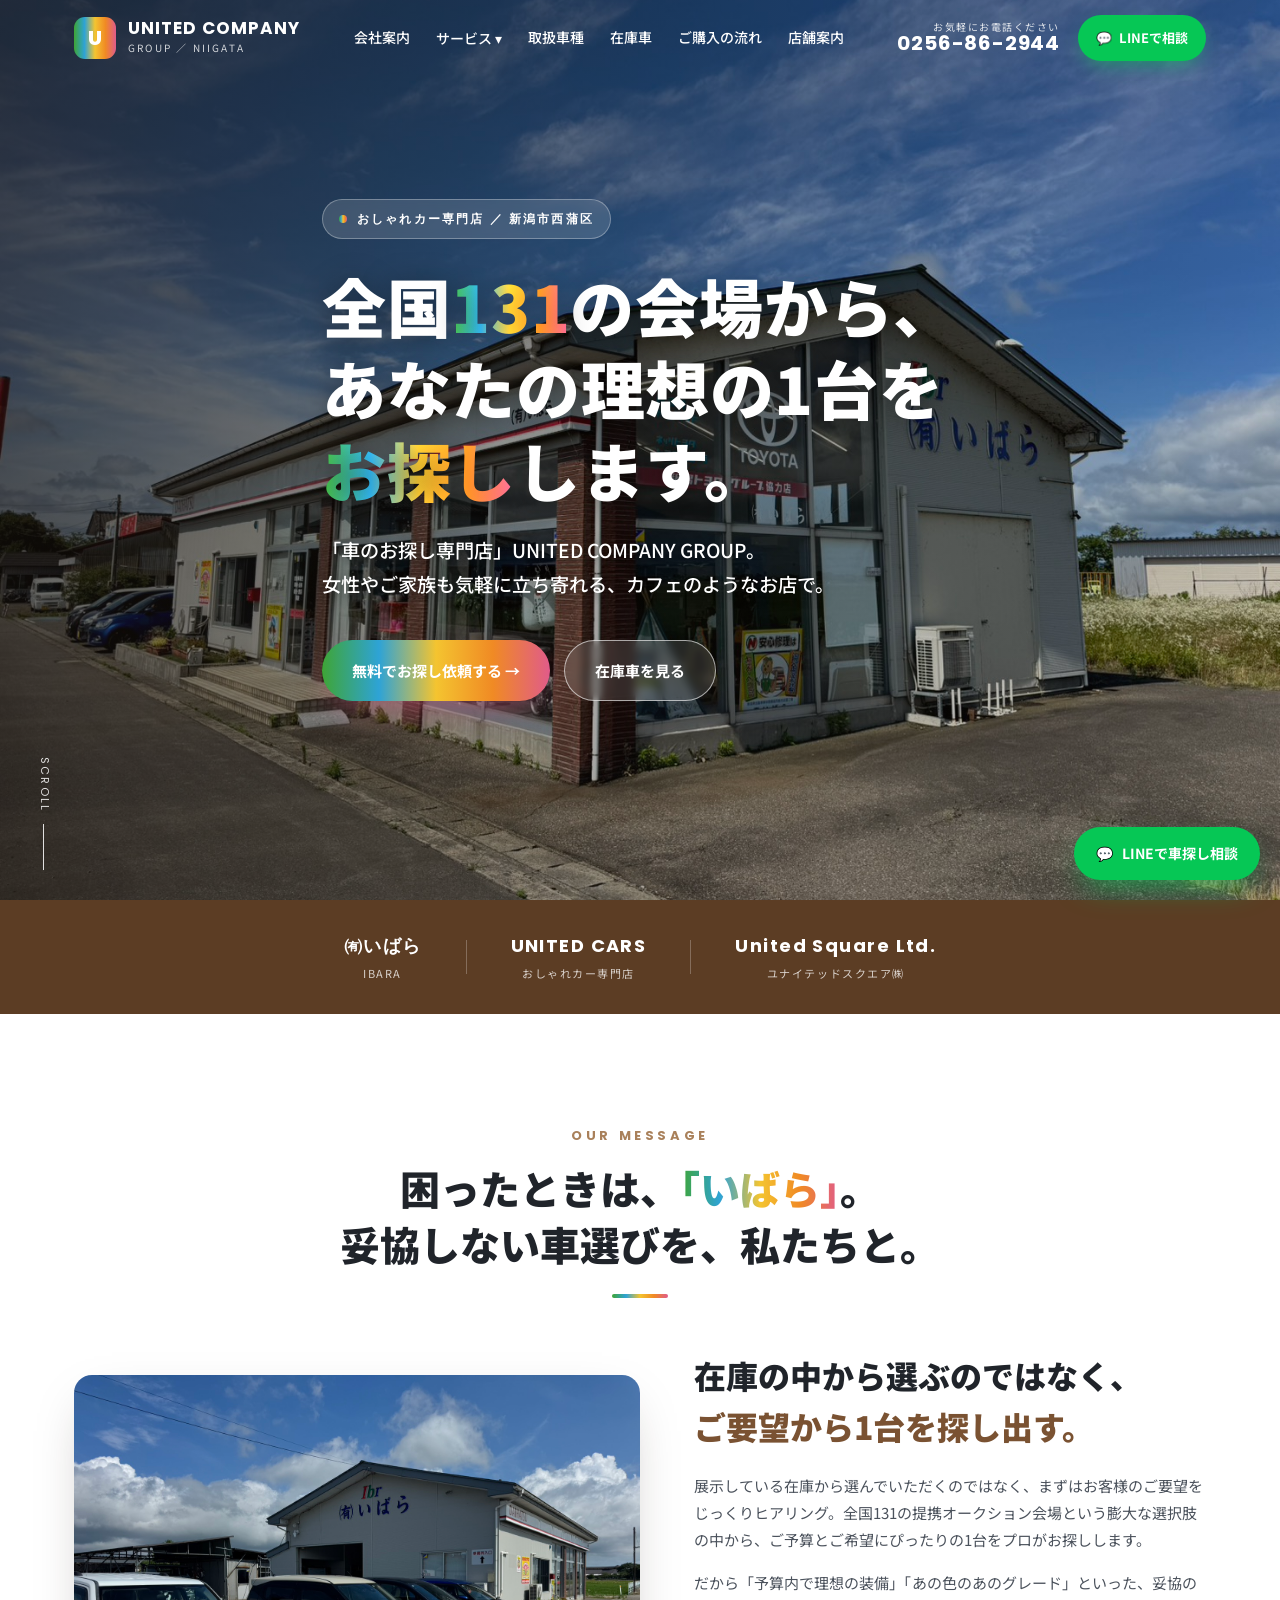
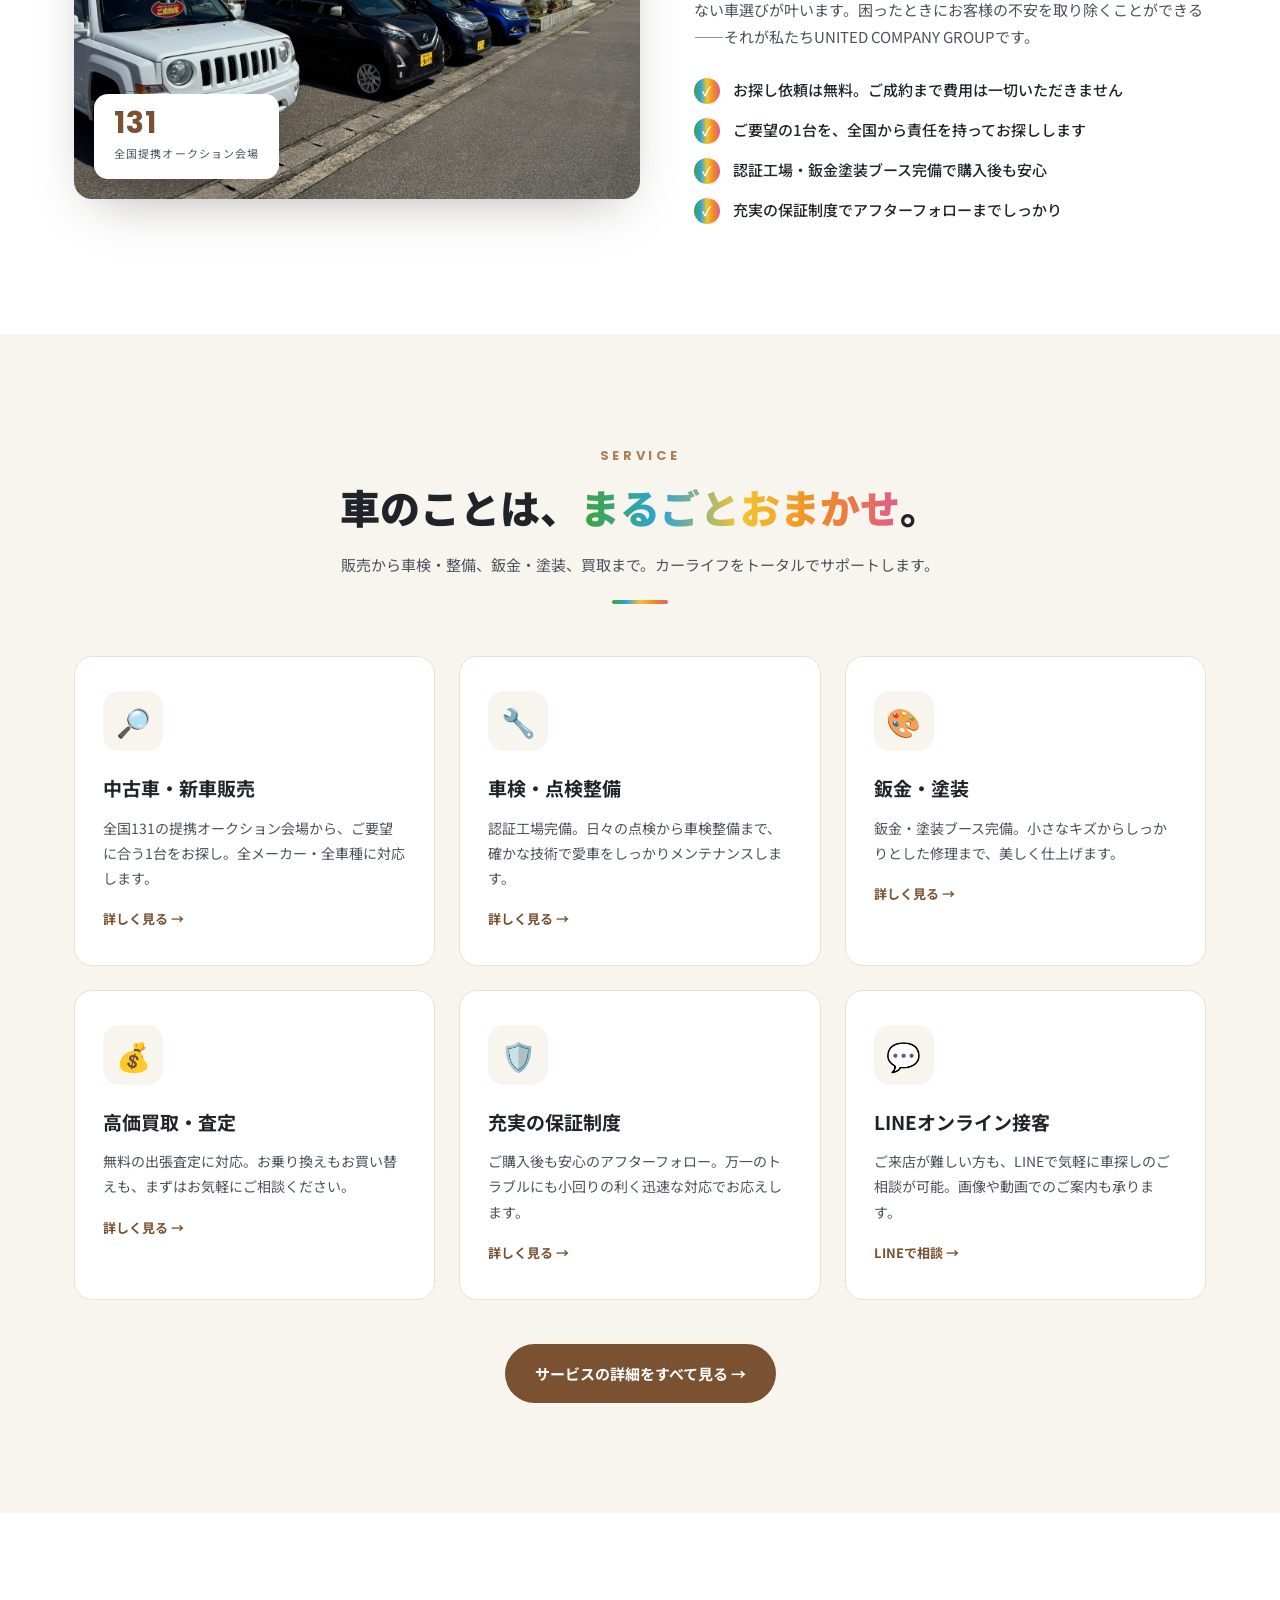
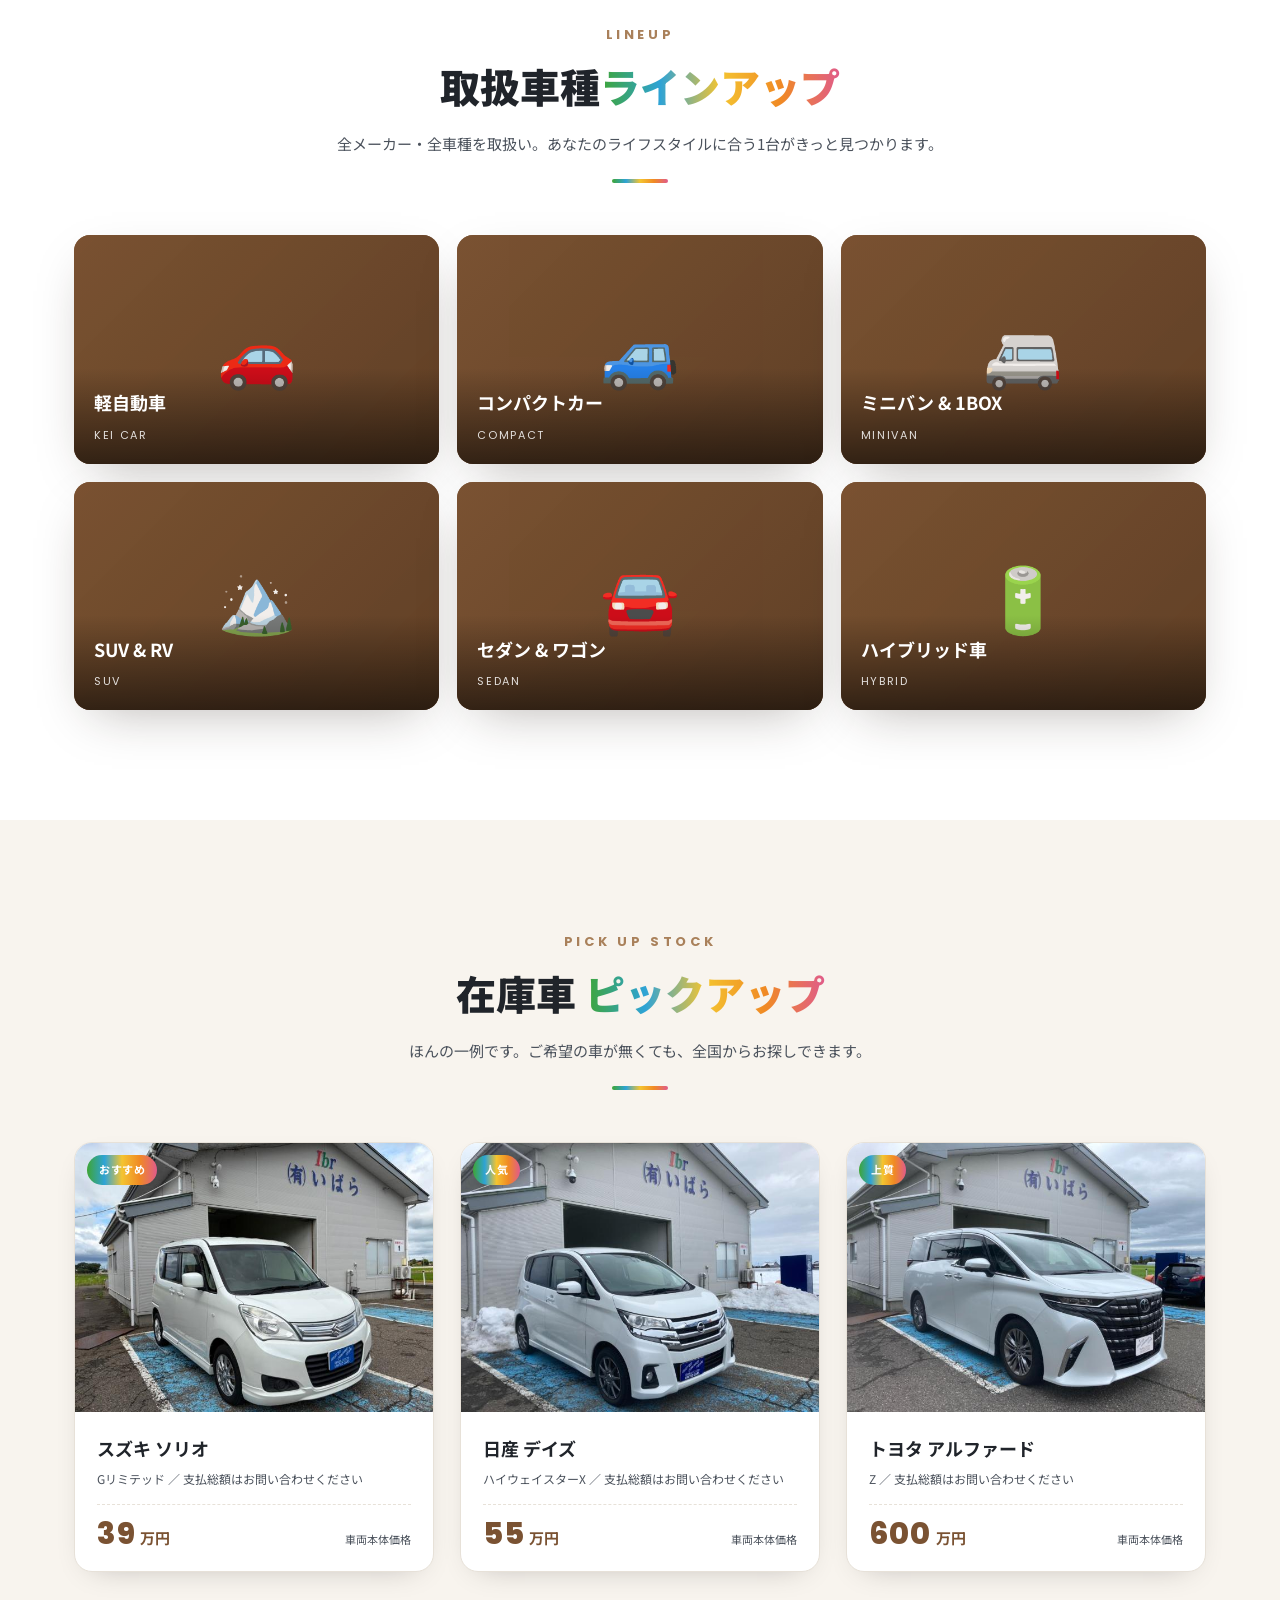
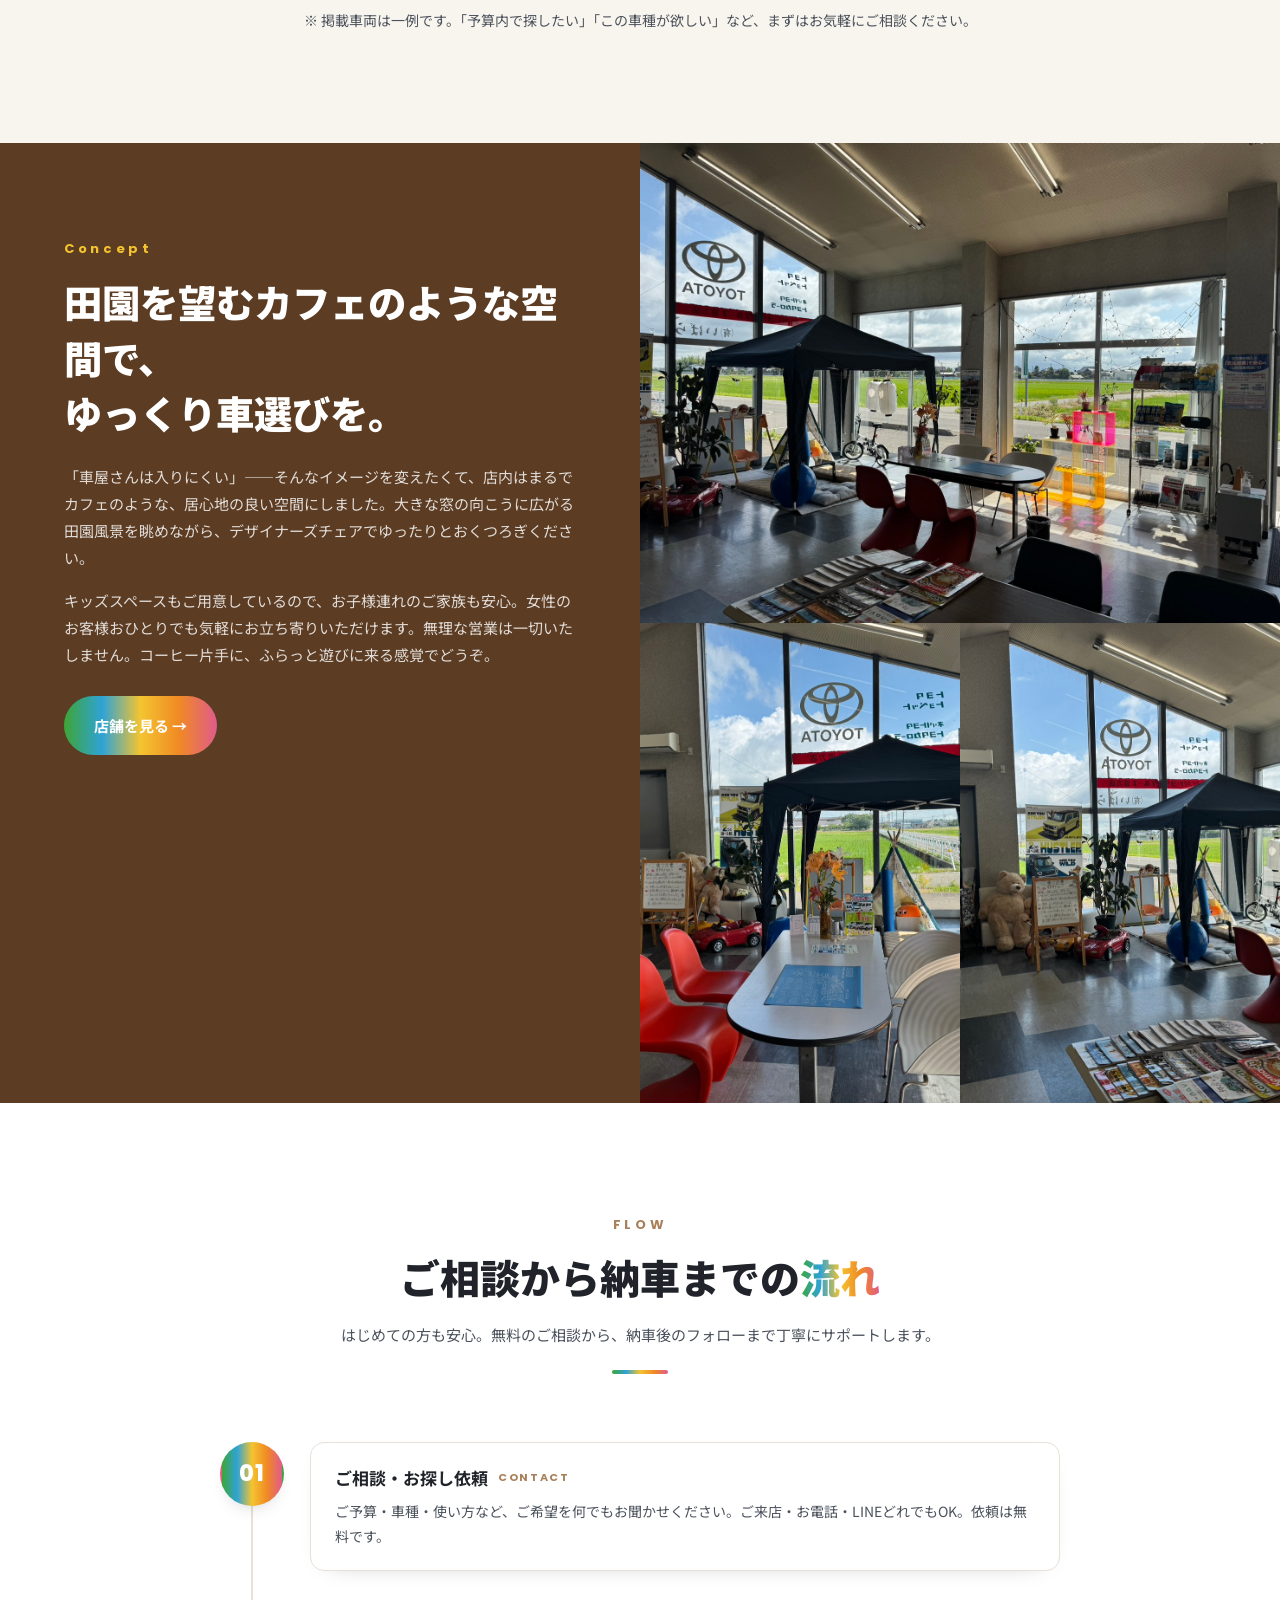
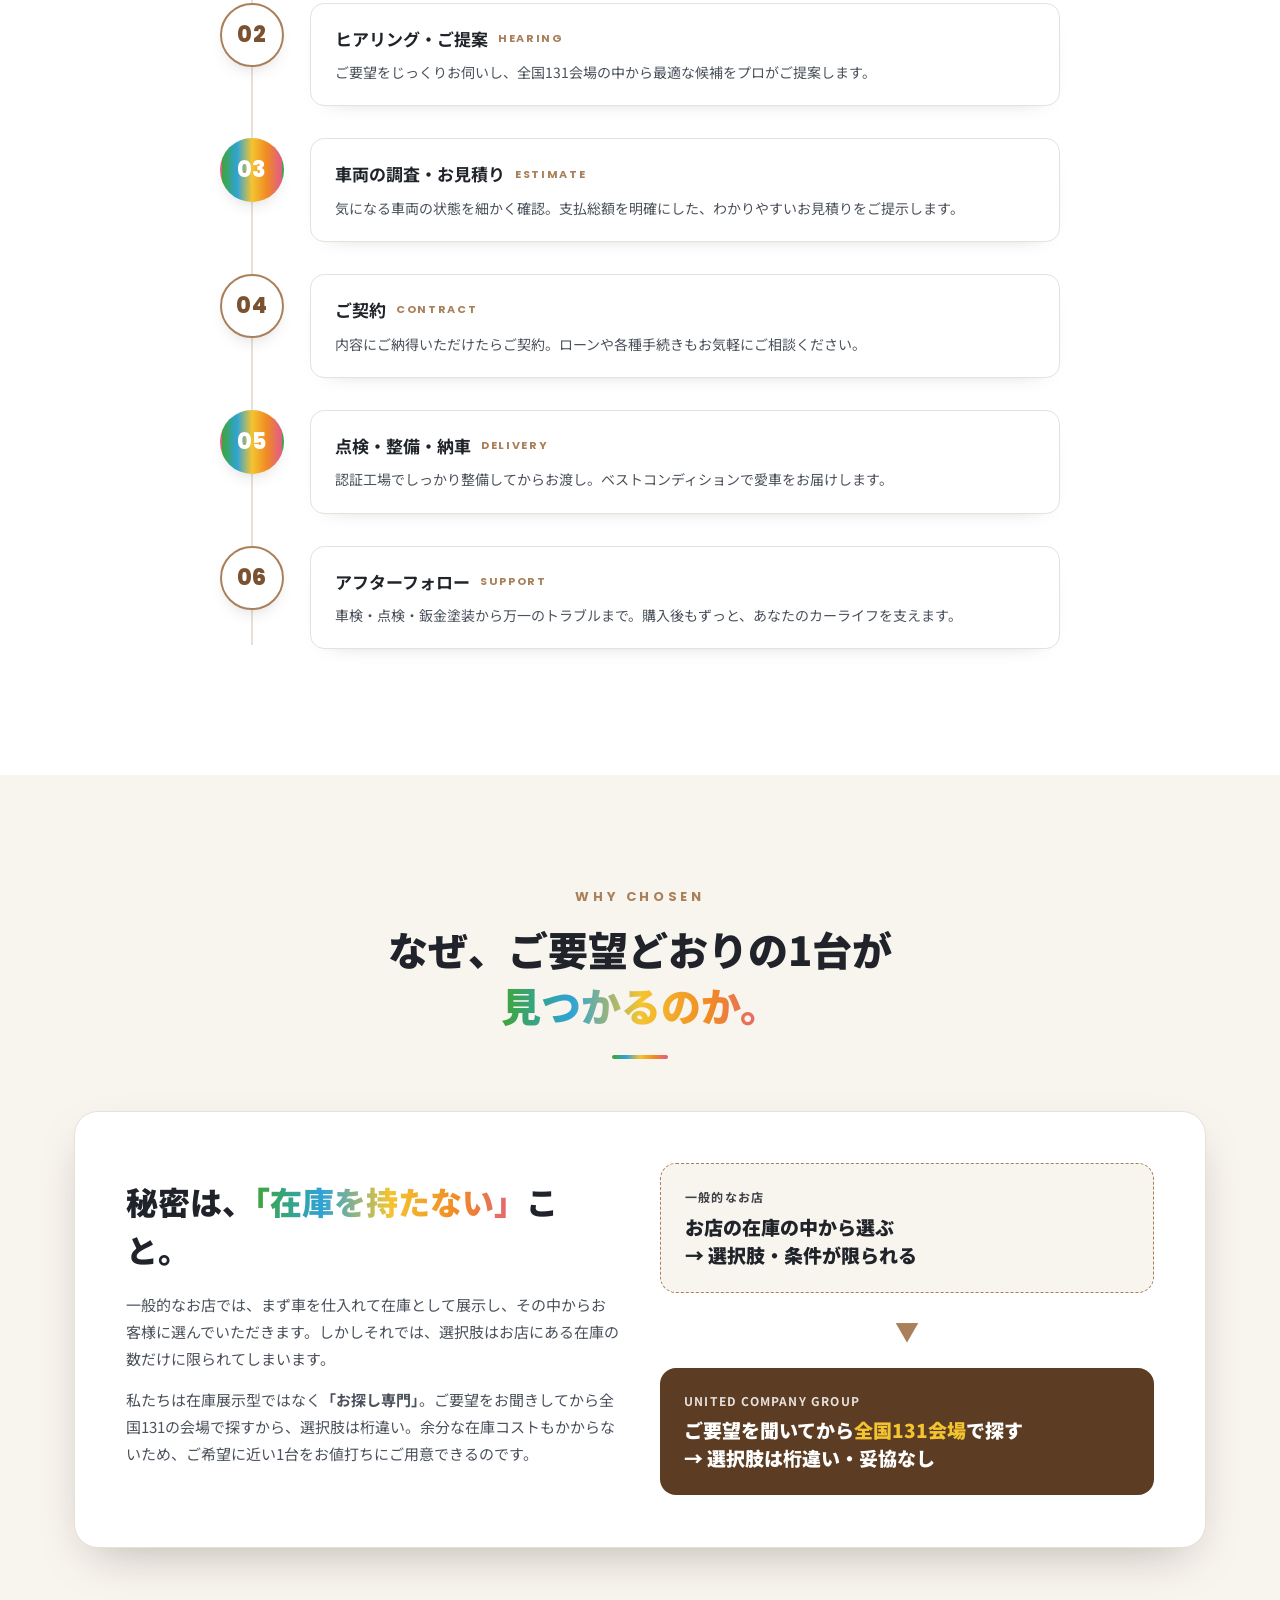
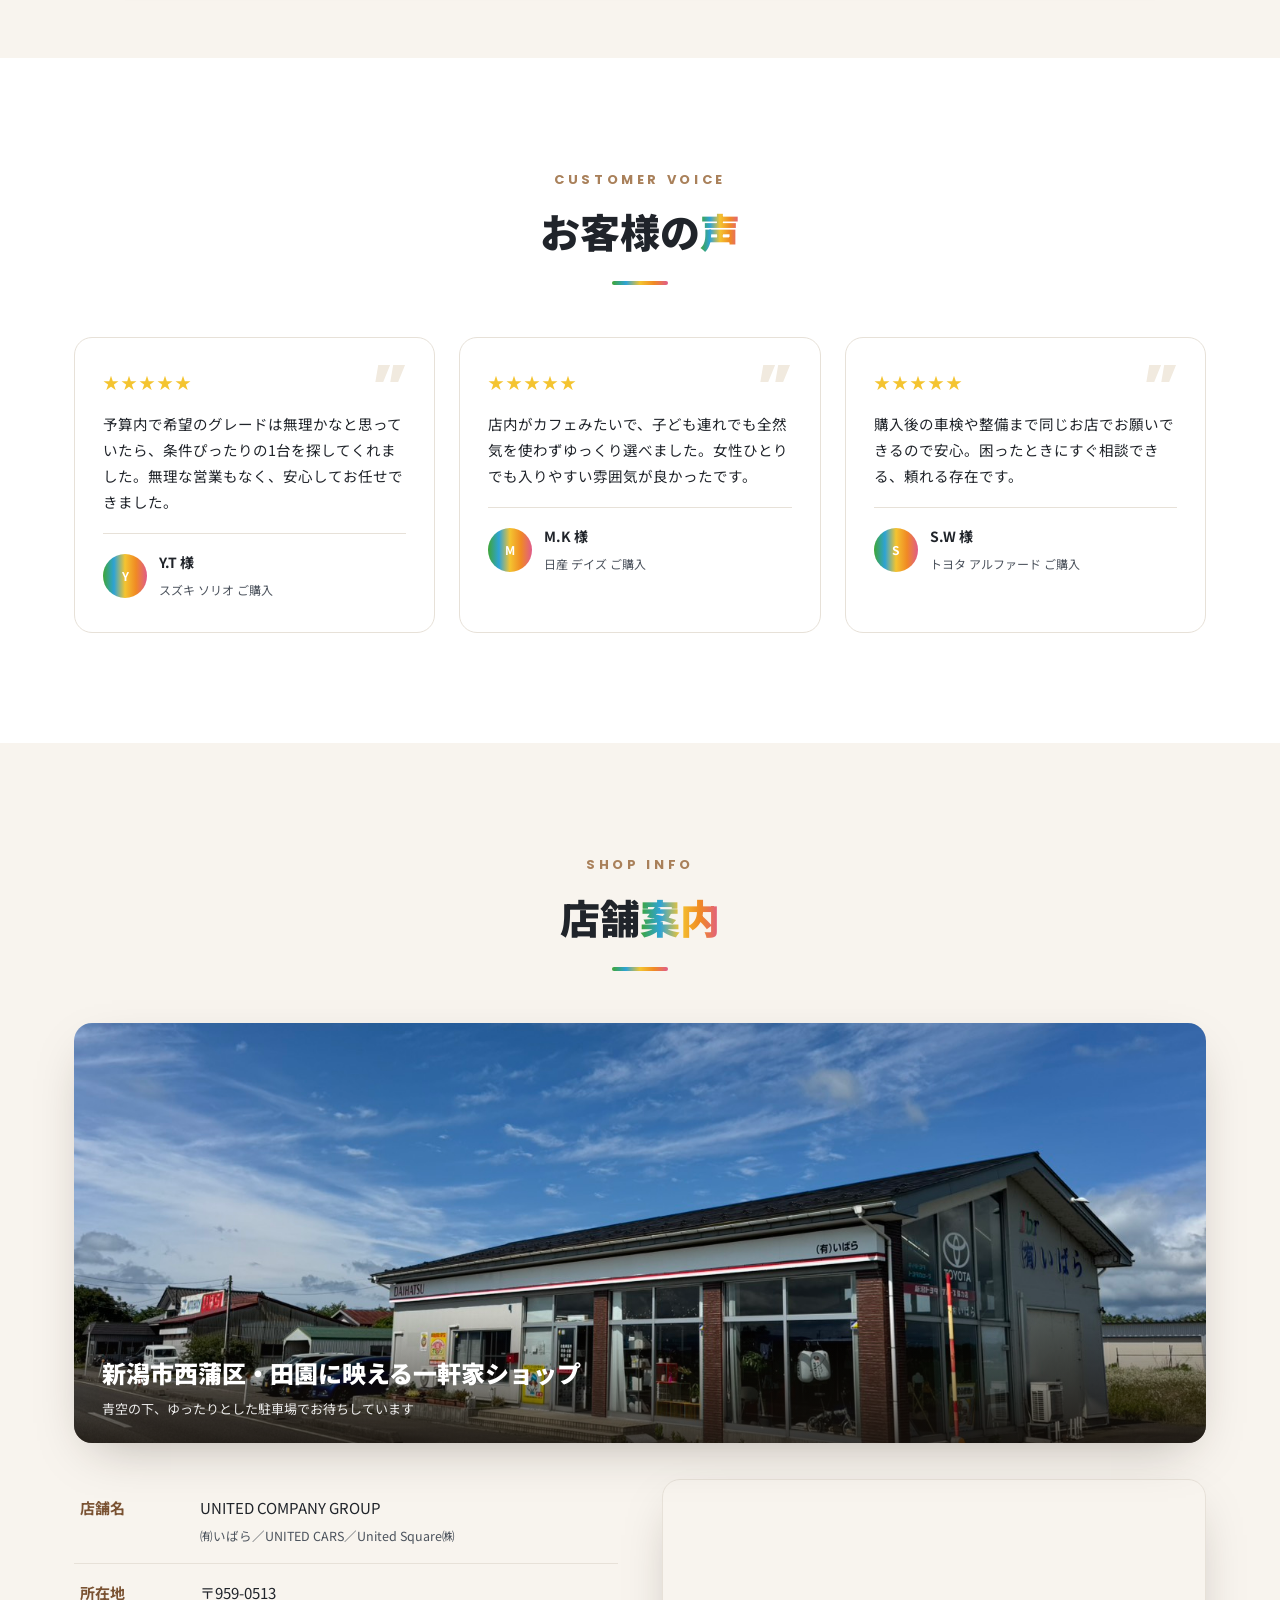
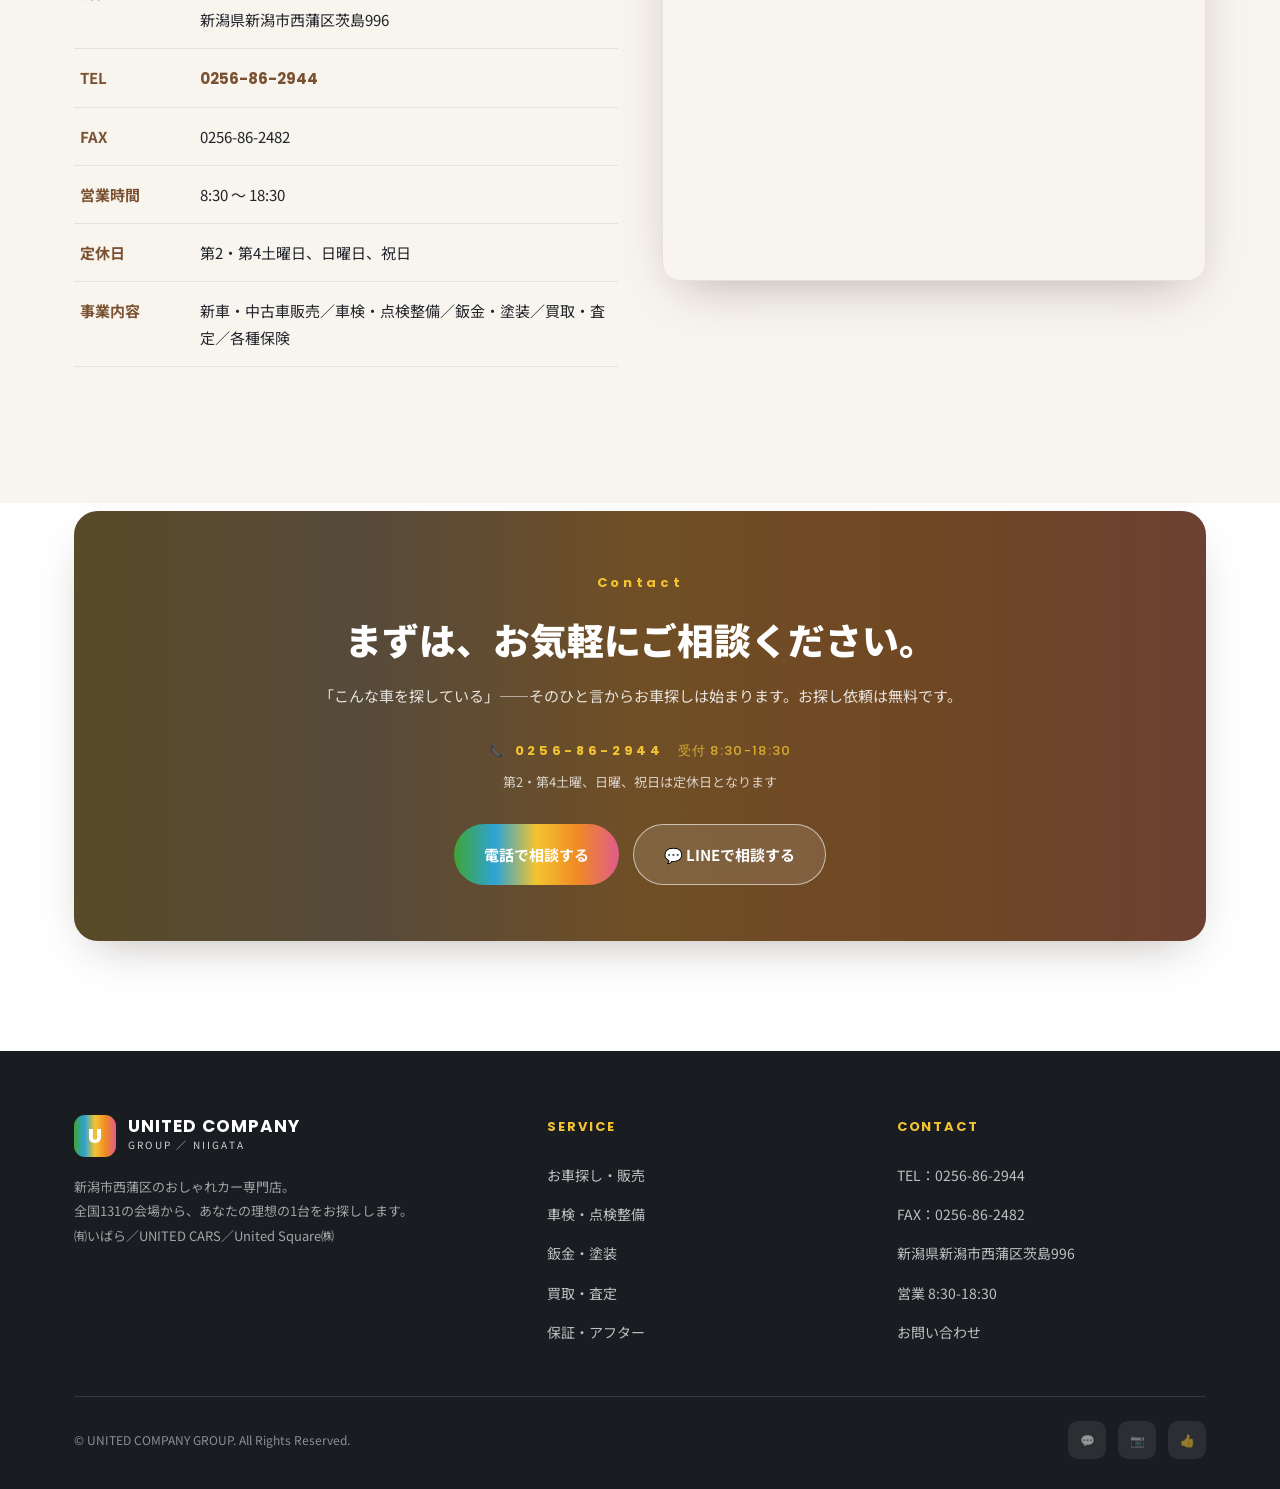
==== index.html @ 6cb04bdd "UNITED COMPANY GROUP コーポレートサイト（初版） 新潟市西蒲区の車のお探し専門店 UNITED COMPANY GROUP（㈲いばら／UNITED CARS／United Squa" ====
<!DOCTYPE html>
<html lang="ja">
<head>
<meta charset="UTF-8">
<meta name="viewport" content="width=device-width, initial-scale=1.0">
<title>UNITED COMPANY GROUP｜車のお探し専門店｜新潟市西蒲区</title>
<meta name="description" content="UNITED COMPANY GROUP（㈲いばら／UNITED CARS／United Square Ltd.）は新潟市西蒲区のおしゃれカー専門店。全国131のオークション会場から理想の1台をお探しします。新車・中古車販売、車検・点検、鈑金・塗装、高価買取まで。">
<link rel="preconnect" href="https://fonts.googleapis.com">
<link rel="preconnect" href="https://fonts.gstatic.com" crossorigin>
<link href="https://fonts.googleapis.com/css2?family=Noto+Sans+JP:wght@400;500;700;900&family=Poppins:wght@400;500;600;700;800&display=swap" rel="stylesheet">
<style>
:root{
  --ink:#20242a; --ink-soft:#4b525c; --line:#e7e1d8;
  --bg:#ffffff; --cream:#f8f4ee; --cream2:#f1eadf;
  --wood:#7a5232; --wood-d:#5c3d24; --wood-l:#a9805a;
  --gold:#c99b52;
  --g1:#3fa535; --g2:#2ea3d6; --g3:#f4c430; --g4:#f08a24; --g5:#e05b8a;
  --brand:linear-gradient(90deg,#3fa535,#2ea3d6,#f4c430,#f08a24,#e05b8a);
  --shadow:0 18px 50px -20px rgba(40,30,20,.35);
  --radius:18px;
}
*{margin:0;padding:0;box-sizing:border-box}
html{scroll-behavior:smooth}
body{font-family:"Noto Sans JP",sans-serif;color:var(--ink);background:var(--bg);line-height:1.8;overflow-x:hidden;font-size:15px;-webkit-font-smoothing:antialiased}
img{max-width:100%;display:block}
a{color:inherit;text-decoration:none}
.wrap{max-width:1180px;margin:0 auto;padding:0 24px}
.en{font-family:"Poppins",sans-serif;letter-spacing:.04em}
section{position:relative}

/* ---------- reveal ---------- */
.rv{opacity:0;transform:translateY(30px);transition:opacity .8s ease,transform .8s ease}
.rv.in{opacity:1;transform:none}

/* ---------- header ---------- */
header{position:fixed;top:0;left:0;width:100%;z-index:100;transition:.35s;
  background:rgba(255,255,255,0);}
header.solid{background:rgba(255,255,255,.96);box-shadow:0 6px 24px -14px rgba(0,0,0,.3);backdrop-filter:blur(8px)}
.bar{display:flex;align-items:center;justify-content:space-between;height:76px}
.logo{display:flex;align-items:center;gap:12px;color:#fff;transition:.35s}
header.solid .logo{color:var(--ink)}
.logo .mark{width:42px;height:42px;border-radius:11px;background:var(--brand);display:grid;place-items:center;color:#fff;font-family:"Poppins";font-weight:800;font-size:20px;box-shadow:var(--shadow)}
.logo b{font-family:"Poppins";font-weight:700;font-size:17px;letter-spacing:.06em;line-height:1.15;display:block}
.logo small{font-size:10px;letter-spacing:.22em;opacity:.8;display:block}
nav.main{display:flex;align-items:center;gap:26px}
nav.main a.nl{color:#fff;font-weight:500;font-size:14px;position:relative;transition:.3s}
header.solid nav.main a.nl{color:var(--ink)}
nav.main a.nl::after{content:"";position:absolute;left:0;bottom:-6px;width:0;height:2px;background:var(--brand);transition:.3s}
nav.main a.nl:hover::after{width:100%}
.tel-head{display:flex;flex-direction:column;align-items:flex-end;line-height:1.1}
.tel-head .lbl{font-size:10px;letter-spacing:.15em;color:#fff;opacity:.85}
header.solid .tel-head .lbl{color:var(--ink-soft)}
.tel-head .num{font-family:"Poppins";font-weight:700;font-size:20px;color:#fff}
header.solid .tel-head .num{color:var(--wood)}
.btn-line{background:#06c755;color:#fff;padding:11px 18px;border-radius:40px;font-weight:700;font-size:13px;display:inline-flex;align-items:center;gap:7px;box-shadow:0 8px 20px -8px rgba(6,199,85,.7)}
.burger{display:none;flex-direction:column;gap:5px;cursor:pointer;padding:6px}
.burger span{width:26px;height:2px;background:#fff;transition:.3s}
header.solid .burger span{background:var(--ink)}

/* ---------- hero ---------- */
.hero{height:100vh;min-height:620px;position:relative;overflow:hidden;display:flex;align-items:center}
.slides{position:absolute;inset:0}
.slide{position:absolute;inset:0;background-size:cover;background-position:center;opacity:0;transform:scale(1.08);transition:opacity 1.4s ease, transform 7s ease}
.slide.on{opacity:1;transform:scale(1)}
.slide::after{content:"";position:absolute;inset:0;background:linear-gradient(105deg,rgba(20,15,10,.72) 0%,rgba(20,15,10,.35) 55%,rgba(20,15,10,.15) 100%)}
.hero-inner{position:relative;z-index:3;color:#fff}
.hero .eyebrow{display:inline-flex;align-items:center;gap:10px;font-family:"Poppins";font-weight:600;letter-spacing:.18em;font-size:12px;background:rgba(255,255,255,.14);border:1px solid rgba(255,255,255,.3);padding:8px 16px;border-radius:40px;backdrop-filter:blur(4px);margin-bottom:26px}
.hero .eyebrow .dot{width:8px;height:8px;border-radius:50%;background:var(--brand)}
.hero h1{font-size:clamp(2.1rem,5.5vw,4rem);font-weight:900;line-height:1.28;letter-spacing:.01em;text-shadow:0 4px 30px rgba(0,0,0,.4)}
.hero h1 .hl{background:var(--brand);-webkit-background-clip:text;background-clip:text;color:transparent;filter:brightness(1.25)}
.hero p.lead{margin-top:22px;font-size:clamp(1rem,2vw,1.2rem);font-weight:500;max-width:600px;text-shadow:0 2px 14px rgba(0,0,0,.5)}
.hero-cta{margin-top:38px;display:flex;gap:14px;flex-wrap:wrap}
.btn{display:inline-flex;align-items:center;gap:10px;padding:16px 30px;border-radius:44px;font-weight:700;font-size:15px;transition:.3s;cursor:pointer}
.btn-primary{background:var(--brand);color:#fff;box-shadow:0 14px 34px -12px rgba(224,91,138,.6)}
.btn-primary:hover{transform:translateY(-3px)}
.btn-ghost{background:rgba(255,255,255,.12);color:#fff;border:1.5px solid rgba(255,255,255,.6);backdrop-filter:blur(4px)}
.btn-ghost:hover{background:#fff;color:var(--ink)}
.hero-side{position:absolute;right:34px;bottom:30px;z-index:3;display:flex;flex-direction:column;gap:10px;align-items:flex-end}
.hero-dots{display:flex;gap:9px}
.hero-dots i{width:34px;height:4px;border-radius:4px;background:rgba(255,255,255,.4);cursor:pointer;transition:.3s}
.hero-dots i.on{background:#fff}
.scroll-hint{writing-mode:vertical-rl;color:#fff;font-family:"Poppins";font-size:11px;letter-spacing:.2em;opacity:.85;position:absolute;left:34px;bottom:30px;z-index:3;display:flex;align-items:center;gap:12px}
.scroll-hint::after{content:"";width:1px;height:46px;background:#fff}

/* ---------- brands strip ---------- */
.brands{background:var(--wood-d);color:#fff;padding:30px 0}
.brands .row{display:flex;align-items:center;justify-content:center;gap:14px 44px;flex-wrap:wrap;text-align:center}
.brands .b{display:flex;flex-direction:column;gap:2px}
.brands .b b{font-family:"Poppins";font-weight:700;letter-spacing:.08em;font-size:18px}
.brands .b span{font-size:11px;opacity:.75;letter-spacing:.14em}
.brands .sep{width:1px;height:34px;background:rgba(255,255,255,.25)}

/* ---------- section heading ---------- */
.sec{padding:clamp(64px,9vw,110px) 0}
.sec.cream{background:var(--cream)}
.head{text-align:center;margin-bottom:52px}
.head .en{display:block;font-weight:700;font-size:13px;letter-spacing:.28em;color:var(--wood-l);text-transform:uppercase;margin-bottom:12px}
.head h2{font-size:clamp(1.6rem,3.6vw,2.5rem);font-weight:900;line-height:1.4}
.head h2 .u{background:var(--brand);-webkit-background-clip:text;background-clip:text;color:transparent}
.head .sub{margin-top:16px;color:var(--ink-soft);font-size:15px}
.head::after{content:"";display:block;width:56px;height:4px;background:var(--brand);border-radius:4px;margin:22px auto 0}

/* ---------- message ---------- */
.msg{display:grid;grid-template-columns:1.05fr .95fr;gap:54px;align-items:center}
.msg-img{position:relative;border-radius:var(--radius);overflow:hidden;box-shadow:var(--shadow)}
.msg-img img{width:100%;height:100%;object-fit:cover;aspect-ratio:4/3}
.msg-img .badge{position:absolute;left:20px;bottom:20px;background:#fff;border-radius:14px;padding:14px 20px;box-shadow:var(--shadow)}
.msg-img .badge b{font-family:"Poppins";font-size:30px;color:var(--wood);line-height:1;display:block}
.msg-img .badge span{font-size:11px;color:var(--ink-soft);letter-spacing:.1em}
.msg h3{font-size:clamp(1.35rem,3vw,2rem);font-weight:900;line-height:1.6;margin-bottom:20px}
.msg h3 .u{color:var(--wood)}
.msg p{color:var(--ink-soft);margin-bottom:16px}
.promises{list-style:none;margin-top:26px;display:grid;gap:12px}
.promises li{display:flex;gap:13px;align-items:flex-start;font-weight:500}
.promises li .ck{flex:none;width:26px;height:26px;border-radius:50%;background:var(--brand);color:#fff;display:grid;place-items:center;font-size:13px;font-weight:700;margin-top:2px}

/* ---------- services ---------- */
.svc-grid{display:grid;grid-template-columns:repeat(3,1fr);gap:24px}
.svc{background:#fff;border:1px solid var(--line);border-radius:var(--radius);padding:34px 28px;transition:.35s;position:relative;overflow:hidden}
.svc::before{content:"";position:absolute;top:0;left:0;width:100%;height:4px;background:var(--brand);transform:scaleX(0);transform-origin:left;transition:.4s}
.svc:hover{transform:translateY(-8px);box-shadow:var(--shadow)}
.svc:hover::before{transform:scaleX(1)}
.svc .ic{width:60px;height:60px;border-radius:16px;background:var(--cream);display:grid;place-items:center;font-size:28px;margin-bottom:20px}
.svc h4{font-size:19px;font-weight:700;margin-bottom:10px}
.svc p{color:var(--ink-soft);font-size:14px}

/* ---------- lineup ---------- */
.line-grid{display:grid;grid-template-columns:repeat(3,1fr);gap:18px}
.line-cat{position:relative;border-radius:16px;overflow:hidden;background:var(--wood);aspect-ratio:16/10;display:flex;align-items:flex-end;color:#fff;box-shadow:var(--shadow);transition:.35s}
.line-cat:hover{transform:translateY(-6px)}
.line-cat .emj{position:absolute;inset:0;display:grid;place-items:center;font-size:64px;opacity:.9;background:linear-gradient(135deg,rgba(122,82,50,.9),rgba(92,61,36,.95))}
.line-cat .cap{position:relative;z-index:2;padding:18px 20px;width:100%;background:linear-gradient(to top,rgba(0,0,0,.55),transparent)}
.line-cat .cap b{font-size:18px;font-weight:700;display:block}
.line-cat .cap span{font-family:"Poppins";font-size:11px;letter-spacing:.15em;opacity:.85}

/* ---------- stock ---------- */
.stock-grid{display:grid;grid-template-columns:repeat(3,1fr);gap:26px}
.card{background:#fff;border-radius:var(--radius);overflow:hidden;box-shadow:0 10px 30px -18px rgba(0,0,0,.3);border:1px solid var(--line);transition:.35s}
.card:hover{transform:translateY(-8px);box-shadow:var(--shadow)}
.card .ph{position:relative;aspect-ratio:4/3;overflow:hidden}
.card .ph img{width:100%;height:100%;object-fit:cover;transition:.6s}
.card:hover .ph img{transform:scale(1.07)}
.card .tag{position:absolute;top:12px;left:12px;background:var(--brand);color:#fff;font-size:11px;font-weight:700;padding:5px 12px;border-radius:30px;letter-spacing:.05em}
.card .body{padding:20px 22px}
.card .body h4{font-size:18px;font-weight:700;margin-bottom:4px}
.card .body .grade{font-size:12px;color:var(--ink-soft);margin-bottom:14px}
.card .price{display:flex;align-items:baseline;gap:4px;border-top:1px dashed var(--line);padding-top:14px}
.card .price .p{font-family:"Poppins";font-weight:800;font-size:30px;color:var(--wood);line-height:1}
.card .price .y{font-weight:700;font-size:15px;color:var(--wood)}
.card .price .tax{margin-left:auto;font-size:11px;color:var(--ink-soft)}
.stock-note{text-align:center;margin-top:36px;color:var(--ink-soft);font-size:14px}

/* ---------- cafe / concept ---------- */
.cafe{background:var(--wood-d);color:#fff;overflow:hidden}
.cafe .inner{display:grid;grid-template-columns:1fr 1fr;gap:0;align-items:stretch}
.cafe .txt{padding:clamp(50px,7vw,90px) clamp(30px,5vw,70px)}
.cafe .txt .en{color:var(--g3);font-weight:700;letter-spacing:.28em;font-size:13px}
.cafe .txt h2{font-size:clamp(1.6rem,3.4vw,2.4rem);font-weight:900;line-height:1.45;margin:14px 0 22px}
.cafe .txt p{color:rgba(255,255,255,.82);margin-bottom:16px}
.cafe .pics{display:grid;grid-template-columns:1fr 1fr;grid-template-rows:1fr 1fr}
.cafe .pics img{width:100%;height:100%;object-fit:cover;min-height:170px}
.cafe .pics .big{grid-column:1/3}

/* ---------- flow ---------- */
.flow{max-width:840px;margin:0 auto;position:relative}
.flow::before{content:"";position:absolute;left:31px;top:20px;bottom:20px;width:2px;background:var(--line)}
.step{display:flex;gap:26px;padding:16px 0;position:relative}
.step .no{flex:none;width:64px;height:64px;border-radius:50%;background:#fff;border:2px solid var(--wood-l);display:grid;place-items:center;font-family:"Poppins";font-weight:800;font-size:22px;color:var(--wood);z-index:2;box-shadow:0 8px 20px -12px rgba(0,0,0,.3)}
.step:nth-child(odd) .no{background:var(--brand);color:#fff;border-color:transparent}
.step .st-body{background:#fff;border:1px solid var(--line);border-radius:14px;padding:20px 24px;flex:1;box-shadow:0 8px 24px -20px rgba(0,0,0,.4)}
.step .st-body h4{font-size:17px;font-weight:700;margin-bottom:6px;display:flex;align-items:center;gap:10px}
.step .st-body h4 .en{font-size:11px;color:var(--wood-l);letter-spacing:.15em}
.step .st-body p{color:var(--ink-soft);font-size:14px}

/* ---------- reason ---------- */
.reason{display:grid;grid-template-columns:1fr 1fr;gap:40px;align-items:center;background:#fff;border:1px solid var(--line);border-radius:24px;padding:clamp(30px,4vw,54px);box-shadow:var(--shadow)}
.reason h3{font-size:clamp(1.4rem,3vw,2rem);font-weight:900;line-height:1.5;margin-bottom:18px}
.reason h3 .u{background:var(--brand);-webkit-background-clip:text;background-clip:text;color:transparent}
.reason p{color:var(--ink-soft);margin-bottom:14px}
.cmp{display:grid;gap:16px}
.cmp .row{border-radius:16px;padding:22px 24px}
.cmp .other{background:var(--cream);border:1px dashed var(--wood-l)}
.cmp .ours{background:var(--wood-d);color:#fff}
.cmp .lbl{font-size:12px;font-weight:700;letter-spacing:.1em;margin-bottom:6px;opacity:.85}
.cmp .row b{font-size:19px;font-weight:900;line-height:1.4}
.cmp .ours b .hl{color:var(--g3)}
.cmp .arrow{text-align:center;font-size:24px;color:var(--wood-l)}

/* ---------- voices ---------- */
.voice-grid{display:grid;grid-template-columns:repeat(3,1fr);gap:24px}
.voice{background:#fff;border-radius:var(--radius);padding:30px 28px;border:1px solid var(--line);position:relative}
.voice .stars{color:var(--g3);font-size:16px;letter-spacing:2px;margin-bottom:14px}
.voice p{font-size:14.5px;color:var(--ink);margin-bottom:18px}
.voice .who{display:flex;align-items:center;gap:12px;border-top:1px solid var(--line);padding-top:16px}
.voice .who .av{width:44px;height:44px;border-radius:50%;background:var(--brand);color:#fff;display:grid;place-items:center;font-weight:700}
.voice .who b{font-size:14px;display:block}
.voice .who span{font-size:12px;color:var(--ink-soft)}
.voice .q{position:absolute;top:18px;right:24px;font-family:"Poppins";font-size:60px;color:var(--cream2);font-weight:800;line-height:1}

/* ---------- shop / contact ---------- */
.shop-banner{position:relative;border-radius:var(--radius);overflow:hidden;box-shadow:var(--shadow);margin-bottom:36px;max-height:420px}
.shop-banner img{width:100%;height:100%;object-fit:cover;aspect-ratio:16/6;min-height:240px}
.shop-banner .sb-cap{position:absolute;left:0;bottom:0;width:100%;padding:40px 28px 22px;background:linear-gradient(to top,rgba(20,15,10,.78),transparent);color:#fff}
.shop-banner .sb-cap b{font-size:clamp(1.1rem,2.4vw,1.5rem);font-weight:900;display:block}
.shop-banner .sb-cap span{font-size:13px;opacity:.9}
.shop{display:grid;grid-template-columns:1fr 1fr;gap:44px;align-items:start}
.info-table{width:100%;border-collapse:collapse;margin-bottom:26px}
.info-table th,.info-table td{text-align:left;padding:15px 6px;border-bottom:1px solid var(--line);vertical-align:top;font-size:15px}
.info-table th{width:120px;color:var(--wood);font-weight:700;white-space:nowrap}
.map-box{border-radius:var(--radius);overflow:hidden;box-shadow:var(--shadow);border:1px solid var(--line);min-height:340px}
.map-box iframe{width:100%;height:100%;min-height:400px;border:0;display:block}
.contact-cta{margin-top:8px;background:var(--wood-d);border-radius:24px;padding:clamp(34px,5vw,56px);text-align:center;color:#fff;box-shadow:var(--shadow);position:relative;overflow:hidden}
.contact-cta::before{content:"";position:absolute;inset:0;background:var(--brand);opacity:.13}
.contact-cta > *{position:relative;z-index:2}
.contact-cta .en{color:var(--g3);letter-spacing:.28em;font-weight:700;font-size:13px}
.contact-cta h2{font-size:clamp(1.5rem,3.4vw,2.3rem);font-weight:900;margin:12px 0 10px}
.contact-cta p{color:rgba(255,255,255,.85);margin-bottom:26px}
.cta-tel{font-family:"Poppins";font-weight:800;font-size:clamp(2rem,5vw,3rem);color:#fff;display:inline-flex;align-items:center;gap:14px;line-height:1}
.cta-tel small{font-size:13px;font-weight:500;opacity:.8;letter-spacing:.1em}
.cta-hours{margin-top:8px;font-size:13px;color:rgba(255,255,255,.75)}
.cta-btns{margin-top:30px;display:flex;gap:14px;justify-content:center;flex-wrap:wrap}

/* ---------- footer ---------- */
footer{background:#191c21;color:#fff;padding:64px 0 30px}
.f-top{display:grid;grid-template-columns:1.4fr 1fr 1fr;gap:40px;padding-bottom:44px;border-bottom:1px solid rgba(255,255,255,.12)}
.f-brand .logo .mark{box-shadow:none}
.f-brand p{color:rgba(255,255,255,.6);font-size:13px;margin-top:18px;line-height:1.9}
.f-col h5{font-size:13px;letter-spacing:.15em;color:var(--g3);font-weight:700;margin-bottom:18px;font-family:"Poppins"}
.f-col a{display:block;color:rgba(255,255,255,.72);font-size:14px;padding:7px 0;transition:.3s}
.f-col a:hover{color:#fff;padding-left:6px}
.f-bottom{padding-top:24px;display:flex;justify-content:space-between;align-items:center;flex-wrap:wrap;gap:12px;color:rgba(255,255,255,.5);font-size:12px}
.f-sns{display:flex;gap:12px}
.f-sns a{width:38px;height:38px;border-radius:10px;background:rgba(255,255,255,.08);display:grid;place-items:center;transition:.3s}
.f-sns a:hover{background:var(--brand)}

/* floating */
.float-line{position:fixed;right:20px;bottom:20px;z-index:90;background:#06c755;color:#fff;padding:14px 22px;border-radius:44px;font-weight:700;font-size:14px;box-shadow:0 14px 30px -10px rgba(6,199,85,.7);display:flex;align-items:center;gap:9px;transition:.3s}
.float-line:hover{transform:translateY(-3px)}

/* mobile nav */
.m-nav{position:fixed;inset:0;background:rgba(25,20,15,.98);z-index:99;display:flex;flex-direction:column;align-items:center;justify-content:center;gap:8px;opacity:0;pointer-events:none;transition:.4s}
.m-nav.open{opacity:1;pointer-events:auto}
.m-nav a{color:#fff;font-size:20px;font-weight:700;padding:12px}
.m-nav a .en{display:block;font-size:11px;color:var(--g3);letter-spacing:.2em;margin-top:2px}
.m-close{position:absolute;top:26px;right:26px;color:#fff;font-size:34px;cursor:pointer}

@media(max-width:960px){
  .msg,.reason,.shop,.cafe .inner{grid-template-columns:1fr}
  .svc-grid,.line-grid,.stock-grid,.voice-grid{grid-template-columns:1fr 1fr}
  .f-top{grid-template-columns:1fr 1fr}
  .cafe .pics{order:-1}
}
@media(max-width:1024px){
  nav.main,.tel-head,.bar .btn-line{display:none}
  .burger{display:flex}
}
@media(max-width:760px){
  .svc-grid,.line-grid,.stock-grid,.voice-grid,.f-top{grid-template-columns:1fr}
  .brands .sep{display:none}
  .hero-side,.scroll-hint{display:none}
  .cafe .pics{grid-template-columns:1fr 1fr}
}
</style>
<link rel="stylesheet" href="assets/site.css">
</head>
<body>

<!-- ===== HEADER ===== -->
<header id="hd">
  <div class="wrap bar">
    <a href="#top" class="logo">
      <span class="mark en">U</span>
      <span><b>UNITED COMPANY</b><small>GROUP ／ NIIGATA</small></span>
    </a>
    <nav class="main">
      <a class="nl" href="#about">会社案内</a>
      <div class="has-drop"><a class="nl" href="service/index.html">サービス ▾</a>
        <div class="drop">
          <a href="service/car-search.html"><span class="di">🔎</span>お車探し・販売</a>
          <a href="service/shaken.html"><span class="di">🔧</span>車検・点検整備</a>
          <a href="service/bankin.html"><span class="di">🎨</span>鈑金・塗装</a>
          <a href="service/kaitori.html"><span class="di">💰</span>買取・査定</a>
          <a href="service/hosho.html"><span class="di">🛡️</span>保証・アフター</a>
        </div>
      </div>
      <a class="nl" href="#lineup">取扱車種</a>
      <a class="nl" href="#stock">在庫車</a>
      <a class="nl" href="#flow">ご購入の流れ</a>
      <a class="nl" href="#shop">店舗案内</a>
    </nav>
    <div style="display:flex;align-items:center;gap:18px">
      <div class="tel-head">
        <span class="lbl">お気軽にお電話ください</span>
        <span class="num en">0256-86-2944</span>
      </div>
      <a href="#contact" class="btn-line"><span>💬</span>LINEで相談</a>
      <div class="burger" id="burger"><span></span><span></span><span></span></div>
    </div>
  </div>
</header>

<!-- mobile nav -->
<div class="m-nav" id="mnav">
  <span class="m-close" id="mclose">×</span>
  <a href="#about">会社案内<span class="en">ABOUT</span></a>
  <div class="mg">SERVICE / サービス</div>
  <a href="service/car-search.html">お車探し・販売</a>
  <a href="service/shaken.html">車検・点検整備</a>
  <a href="service/bankin.html">鈑金・塗装</a>
  <a href="service/kaitori.html">買取・査定</a>
  <a href="service/hosho.html">保証・アフター</a>
  <div class="mg">MENU</div>
  <a href="#lineup">取扱車種<span class="en">LINEUP</span></a>
  <a href="#stock">在庫車<span class="en">STOCK</span></a>
  <a href="#flow">ご購入の流れ<span class="en">FLOW</span></a>
  <a href="#shop">店舗案内<span class="en">SHOP</span></a>
  <a href="tel:0256862944" style="color:var(--g3)">📞 0256-86-2944</a>
</div>

<!-- ===== HERO ===== -->
<section class="hero" id="top">
  <div class="slides" id="slides">
    <div class="slide on" style="background-image:url('images/ext_corner.jpg')"></div>
    <div class="slide" style="background-image:url('images/int_bright.jpg')"></div>
    <div class="slide" style="background-image:url('images/ext_wide.jpg')"></div>
  </div>
  <div class="wrap hero-inner">
    <span class="eyebrow"><span class="dot"></span>おしゃれカー専門店 ／ 新潟市西蒲区</span>
    <h1>全国<span class="hl">131</span>の会場から、<br>あなたの理想の1台を<br><span class="hl">お探し</span>します。</h1>
    <p class="lead">「車のお探し専門店」UNITED COMPANY GROUP。<br>女性やご家族も気軽に立ち寄れる、カフェのようなお店で。</p>
    <div class="hero-cta">
      <a href="#contact" class="btn btn-primary">無料でお探し依頼する →</a>
      <a href="#stock" class="btn btn-ghost">在庫車を見る</a>
    </div>
  </div>
  <div class="scroll-hint en">SCROLL</div>
  <div class="hero-side">
    <div class="hero-dots" id="dots">
      <i class="on"></i><i></i><i></i>
    </div>
  </div>
</section>

<!-- ===== BRANDS ===== -->
<section class="brands">
  <div class="wrap row">
    <div class="b"><b>㈲いばら</b><span>IBARA</span></div>
    <div class="sep"></div>
    <div class="b"><b>UNITED CARS</b><span>おしゃれカー専門店</span></div>
    <div class="sep"></div>
    <div class="b"><b>United Square Ltd.</b><span>ユナイテッドスクエア㈱</span></div>
  </div>
</section>

<!-- ===== ABOUT / MESSAGE ===== -->
<section class="sec" id="about">
  <div class="wrap">
    <div class="head rv">
      <span class="en">Our Message</span>
      <h2>困ったときは、<span class="u">「いばら」</span>。<br>妥協しない車選びを、私たちと。</h2>
    </div>
    <div class="msg">
      <div class="msg-img rv">
        <img src="images/lot_cars.jpg" alt="UNITED COMPANY GROUP 店舗と展示車">
        <div class="badge"><b class="en">131</b><span>全国提携オークション会場</span></div>
      </div>
      <div class="rv">
        <h3>在庫の中から選ぶのではなく、<br><span class="u">ご要望から1台を探し出す。</span></h3>
        <p>展示している在庫から選んでいただくのではなく、まずはお客様のご要望をじっくりヒアリング。全国131の提携オークション会場という膨大な選択肢の中から、ご予算とご希望にぴったりの1台をプロがお探しします。</p>
        <p>だから「予算内で理想の装備」「あの色のあのグレード」といった、妥協のない車選びが叶います。困ったときにお客様の不安を取り除くことができる——それが私たちUNITED COMPANY GROUPです。</p>
        <ul class="promises">
          <li><span class="ck">✓</span>お探し依頼は無料。ご成約まで費用は一切いただきません</li>
          <li><span class="ck">✓</span>ご要望の1台を、全国から責任を持ってお探しします</li>
          <li><span class="ck">✓</span>認証工場・鈑金塗装ブース完備で購入後も安心</li>
          <li><span class="ck">✓</span>充実の保証制度でアフターフォローまでしっかり</li>
        </ul>
      </div>
    </div>
  </div>
</section>

<!-- ===== SERVICE ===== -->
<section class="sec cream" id="service">
  <div class="wrap">
    <div class="head rv">
      <span class="en">Service</span>
      <h2>車のことは、<span class="u">まるごとおまかせ</span>。</h2>
      <p class="sub">販売から車検・整備、鈑金・塗装、買取まで。カーライフをトータルでサポートします。</p>
    </div>
    <div class="svc-grid">
      <a class="svc rv" href="service/car-search.html"><div class="ic">🔎</div><h4>中古車・新車販売</h4><p>全国131の提携オークション会場から、ご要望に合う1台をお探し。全メーカー・全車種に対応します。</p><span class="more">詳しく見る →</span></a>
      <a class="svc rv" href="service/shaken.html"><div class="ic">🔧</div><h4>車検・点検整備</h4><p>認証工場完備。日々の点検から車検整備まで、確かな技術で愛車をしっかりメンテナンスします。</p><span class="more">詳しく見る →</span></a>
      <a class="svc rv" href="service/bankin.html"><div class="ic">🎨</div><h4>鈑金・塗装</h4><p>鈑金・塗装ブース完備。小さなキズからしっかりとした修理まで、美しく仕上げます。</p><span class="more">詳しく見る →</span></a>
      <a class="svc rv" href="service/kaitori.html"><div class="ic">💰</div><h4>高価買取・査定</h4><p>無料の出張査定に対応。お乗り換えもお買い替えも、まずはお気軽にご相談ください。</p><span class="more">詳しく見る →</span></a>
      <a class="svc rv" href="service/hosho.html"><div class="ic">🛡️</div><h4>充実の保証制度</h4><p>ご購入後も安心のアフターフォロー。万一のトラブルにも小回りの利く迅速な対応でお応えします。</p><span class="more">詳しく見る →</span></a>
      <a class="svc rv" href="#contact"><div class="ic">💬</div><h4>LINEオンライン接客</h4><p>ご来店が難しい方も、LINEで気軽に車探しのご相談が可能。画像や動画でのご案内も承ります。</p><span class="more">LINEで相談 →</span></a>
    </div>
    <div class="rv" style="text-align:center;margin-top:44px">
      <a href="service/index.html" class="btn btn-wood">サービスの詳細をすべて見る →</a>
    </div>
  </div>
</section>

<!-- ===== LINEUP ===== -->
<section class="sec" id="lineup">
  <div class="wrap">
    <div class="head rv">
      <span class="en">Lineup</span>
      <h2>取扱車種<span class="u">ラインアップ</span></h2>
      <p class="sub">全メーカー・全車種を取扱い。あなたのライフスタイルに合う1台がきっと見つかります。</p>
    </div>
    <div class="line-grid">
      <div class="line-cat rv"><div class="emj">🚗</div><div class="cap"><b>軽自動車</b><span>KEI CAR</span></div></div>
      <div class="line-cat rv"><div class="emj">🚙</div><div class="cap"><b>コンパクトカー</b><span>COMPACT</span></div></div>
      <div class="line-cat rv"><div class="emj">🚐</div><div class="cap"><b>ミニバン &amp; 1BOX</b><span>MINIVAN</span></div></div>
      <div class="line-cat rv"><div class="emj">🏔️</div><div class="cap"><b>SUV &amp; RV</b><span>SUV</span></div></div>
      <div class="line-cat rv"><div class="emj">🚘</div><div class="cap"><b>セダン &amp; ワゴン</b><span>SEDAN</span></div></div>
      <div class="line-cat rv"><div class="emj">🔋</div><div class="cap"><b>ハイブリッド車</b><span>HYBRID</span></div></div>
    </div>
  </div>
</section>

<!-- ===== STOCK ===== -->
<section class="sec cream" id="stock">
  <div class="wrap">
    <div class="head rv">
      <span class="en">Pick Up Stock</span>
      <h2>在庫車 <span class="u">ピックアップ</span></h2>
      <p class="sub">ほんの一例です。ご希望の車が無くても、全国からお探しできます。</p>
    </div>
    <div class="stock-grid">
      <div class="card rv">
        <div class="ph"><span class="tag">おすすめ</span><img src="images/car1.jpg" alt="スズキ ソリオ Gリミテッド"></div>
        <div class="body">
          <h4>スズキ ソリオ</h4>
          <div class="grade">Gリミテッド ／ 支払総額はお問い合わせください</div>
          <div class="price"><span class="p en">39</span><span class="y">万円</span><span class="tax">車両本体価格</span></div>
        </div>
      </div>
      <div class="card rv">
        <div class="ph"><span class="tag">人気</span><img src="images/car2.jpg" alt="日産 デイズ ハイウェイスターX"></div>
        <div class="body">
          <h4>日産 デイズ</h4>
          <div class="grade">ハイウェイスターX ／ 支払総額はお問い合わせください</div>
          <div class="price"><span class="p en">55</span><span class="y">万円</span><span class="tax">車両本体価格</span></div>
        </div>
      </div>
      <div class="card rv">
        <div class="ph"><span class="tag">上質</span><img src="images/car3.jpg" alt="トヨタ アルファード Z"></div>
        <div class="body">
          <h4>トヨタ アルファード</h4>
          <div class="grade">Z ／ 支払総額はお問い合わせください</div>
          <div class="price"><span class="p en">600</span><span class="y">万円</span><span class="tax">車両本体価格</span></div>
        </div>
      </div>
    </div>
    <p class="stock-note">※ 掲載車両は一例です。「予算内で探したい」「この車種が欲しい」など、まずはお気軽にご相談ください。</p>
  </div>
</section>

<!-- ===== CAFE CONCEPT ===== -->
<section class="cafe">
  <div class="inner">
    <div class="txt rv">
      <span class="en">Concept</span>
      <h2>田園を望むカフェのような空間で、<br>ゆっくり車選びを。</h2>
      <p>「車屋さんは入りにくい」——そんなイメージを変えたくて、店内はまるでカフェのような、居心地の良い空間にしました。大きな窓の向こうに広がる田園風景を眺めながら、デザイナーズチェアでゆったりとおくつろぎください。</p>
      <p>キッズスペースもご用意しているので、お子様連れのご家族も安心。女性のお客様おひとりでも気軽にお立ち寄りいただけます。無理な営業は一切いたしません。コーヒー片手に、ふらっと遊びに来る感覚でどうぞ。</p>
      <div class="hero-cta" style="margin-top:28px">
        <a href="#shop" class="btn btn-primary" style="box-shadow:none">店舗を見る →</a>
      </div>
    </div>
    <div class="pics">
      <img class="big" src="images/int_bright.jpg" alt="田園を望む明るいカフェのような店内">
      <img src="images/int_table.jpg" alt="ゆったりくつろげるテーブル席">
      <img src="images/int_tent.jpg" alt="お子様も遊べるキッズスペース">
    </div>
  </div>
</section>

<!-- ===== FLOW ===== -->
<section class="sec" id="flow">
  <div class="wrap">
    <div class="head rv">
      <span class="en">Flow</span>
      <h2>ご相談から納車までの<span class="u">流れ</span></h2>
      <p class="sub">はじめての方も安心。無料のご相談から、納車後のフォローまで丁寧にサポートします。</p>
    </div>
    <div class="flow">
      <div class="step rv"><div class="no en">01</div><div class="st-body"><h4>ご相談・お探し依頼 <span class="en">CONTACT</span></h4><p>ご予算・車種・使い方など、ご希望を何でもお聞かせください。ご来店・お電話・LINEどれでもOK。依頼は無料です。</p></div></div>
      <div class="step rv"><div class="no en">02</div><div class="st-body"><h4>ヒアリング・ご提案 <span class="en">HEARING</span></h4><p>ご要望をじっくりお伺いし、全国131会場の中から最適な候補をプロがご提案します。</p></div></div>
      <div class="step rv"><div class="no en">03</div><div class="st-body"><h4>車両の調査・お見積り <span class="en">ESTIMATE</span></h4><p>気になる車両の状態を細かく確認。支払総額を明確にした、わかりやすいお見積りをご提示します。</p></div></div>
      <div class="step rv"><div class="no en">04</div><div class="st-body"><h4>ご契約 <span class="en">CONTRACT</span></h4><p>内容にご納得いただけたらご契約。ローンや各種手続きもお気軽にご相談ください。</p></div></div>
      <div class="step rv"><div class="no en">05</div><div class="st-body"><h4>点検・整備・納車 <span class="en">DELIVERY</span></h4><p>認証工場でしっかり整備してからお渡し。ベストコンディションで愛車をお届けします。</p></div></div>
      <div class="step rv"><div class="no en">06</div><div class="st-body"><h4>アフターフォロー <span class="en">SUPPORT</span></h4><p>車検・点検・鈑金塗装から万一のトラブルまで。購入後もずっと、あなたのカーライフを支えます。</p></div></div>
    </div>
  </div>
</section>

<!-- ===== REASON ===== -->
<section class="sec cream">
  <div class="wrap">
    <div class="head rv">
      <span class="en">Why Chosen</span>
      <h2>なぜ、ご要望どおりの1台が<br><span class="u">見つかるのか。</span></h2>
    </div>
    <div class="reason rv">
      <div>
        <h3>秘密は、<span class="u">「在庫を持たない」</span>こと。</h3>
        <p>一般的なお店では、まず車を仕入れて在庫として展示し、その中からお客様に選んでいただきます。しかしそれでは、選択肢はお店にある在庫の数だけに限られてしまいます。</p>
        <p>私たちは在庫展示型ではなく<b>「お探し専門」</b>。ご要望をお聞きしてから全国131の会場で探すから、選択肢は桁違い。余分な在庫コストもかからないため、ご希望に近い1台をお値打ちにご用意できるのです。</p>
      </div>
      <div class="cmp">
        <div class="row other"><div class="lbl">一般的なお店</div><b>お店の在庫の中から選ぶ<br>→ 選択肢・条件が限られる</b></div>
        <div class="arrow">▼</div>
        <div class="row ours"><div class="lbl">UNITED COMPANY GROUP</div><b>ご要望を聞いてから<span class="hl">全国131会場</span>で探す<br>→ 選択肢は桁違い・妥協なし</b></div>
      </div>
    </div>
  </div>
</section>

<!-- ===== VOICES ===== -->
<section class="sec">
  <div class="wrap">
    <div class="head rv">
      <span class="en">Customer Voice</span>
      <h2>お客様の<span class="u">声</span></h2>
    </div>
    <div class="voice-grid">
      <div class="voice rv"><span class="q en">”</span><div class="stars">★★★★★</div><p>予算内で希望のグレードは無理かなと思っていたら、条件ぴったりの1台を探してくれました。無理な営業もなく、安心してお任せできました。</p><div class="who"><span class="av">Y</span><div><b>Y.T 様</b><span>スズキ ソリオ ご購入</span></div></div></div>
      <div class="voice rv"><span class="q en">”</span><div class="stars">★★★★★</div><p>店内がカフェみたいで、子ども連れでも全然気を使わずゆっくり選べました。女性ひとりでも入りやすい雰囲気が良かったです。</p><div class="who"><span class="av">M</span><div><b>M.K 様</b><span>日産 デイズ ご購入</span></div></div></div>
      <div class="voice rv"><span class="q en">”</span><div class="stars">★★★★★</div><p>購入後の車検や整備まで同じお店でお願いできるので安心。困ったときにすぐ相談できる、頼れる存在です。</p><div class="who"><span class="av">S</span><div><b>S.W 様</b><span>トヨタ アルファード ご購入</span></div></div></div>
    </div>
  </div>
</section>

<!-- ===== SHOP ===== -->
<section class="sec cream" id="shop">
  <div class="wrap">
    <div class="head rv">
      <span class="en">Shop Info</span>
      <h2>店舗<span class="u">案内</span></h2>
    </div>
    <div class="shop-banner rv">
      <img src="images/ext_wide.jpg" alt="UNITED COMPANY GROUP（㈲いばら）店舗外観">
      <div class="sb-cap"><b>新潟市西蒲区・田園に映える一軒家ショップ</b><span>青空の下、ゆったりとした駐車場でお待ちしています</span></div>
    </div>
    <div class="shop">
      <div class="rv">
        <table class="info-table">
          <tr><th>店舗名</th><td>UNITED COMPANY GROUP<br><small style="color:var(--ink-soft)">㈲いばら／UNITED CARS／United Square㈱</small></td></tr>
          <tr><th>所在地</th><td>〒959-0513<br>新潟県新潟市西蒲区茨島996</td></tr>
          <tr><th>TEL</th><td><a href="tel:0256862944" style="color:var(--wood);font-weight:700;font-family:'Poppins'">0256-86-2944</a></td></tr>
          <tr><th>FAX</th><td>0256-86-2482</td></tr>
          <tr><th>営業時間</th><td>8:30 〜 18:30</td></tr>
          <tr><th>定休日</th><td>第2・第4土曜日、日曜日、祝日</td></tr>
          <tr><th>事業内容</th><td>新車・中古車販売／車検・点検整備／鈑金・塗装／買取・査定／各種保険</td></tr>
        </table>
      </div>
      <div class="map-box rv">
        <iframe loading="lazy" referrerpolicy="no-referrer-when-downgrade"
          src="https://maps.google.com/maps?q=%E6%96%B0%E6%BD%9F%E5%B8%82%E8%A5%BF%E8%92%B2%E5%8C%BA%E8%8C%A8%E5%B3%B6996&t=&z=15&ie=UTF8&iwloc=&output=embed"></iframe>
      </div>
    </div>
  </div>
</section>

<!-- ===== CONTACT CTA ===== -->
<section class="sec" id="contact" style="padding-top:0">
  <div class="wrap">
    <div class="contact-cta rv">
      <span class="en">Contact</span>
      <h2>まずは、お気軽にご相談ください。</h2>
      <p>「こんな車を探している」——そのひと言からお車探しは始まります。お探し依頼は無料です。</p>
      <a href="tel:0256862944" class="cta-tel en">📞 0256-86-2944 <small>受付 8:30-18:30</small></a>
      <div class="cta-hours">第2・第4土曜、日曜、祝日は定休日となります</div>
      <div class="cta-btns">
        <a href="tel:0256862944" class="btn btn-primary" style="box-shadow:none">電話で相談する</a>
        <a href="#" class="btn btn-ghost">💬 LINEで相談する</a>
      </div>
    </div>
  </div>
</section>

<!-- ===== FOOTER ===== -->
<footer>
  <div class="wrap">
    <div class="f-top">
      <div class="f-brand">
        <a href="#top" class="logo" style="color:#fff">
          <span class="mark en">U</span>
          <span><b>UNITED COMPANY</b><small>GROUP ／ NIIGATA</small></span>
        </a>
        <p>新潟市西蒲区のおしゃれカー専門店。<br>全国131の会場から、あなたの理想の1台をお探しします。<br>㈲いばら／UNITED CARS／United Square㈱</p>
      </div>
      <div class="f-col">
        <h5>SERVICE</h5>
        <a href="service/car-search.html">お車探し・販売</a>
        <a href="service/shaken.html">車検・点検整備</a>
        <a href="service/bankin.html">鈑金・塗装</a>
        <a href="service/kaitori.html">買取・査定</a>
        <a href="service/hosho.html">保証・アフター</a>
      </div>
      <div class="f-col">
        <h5>CONTACT</h5>
        <a href="tel:0256862944">TEL：0256-86-2944</a>
        <a href="#">FAX：0256-86-2482</a>
        <a href="#shop">新潟県新潟市西蒲区茨島996</a>
        <a href="#shop">営業 8:30-18:30</a>
        <a href="#contact">お問い合わせ</a>
      </div>
    </div>
    <div class="f-bottom">
      <span>© UNITED COMPANY GROUP. All Rights Reserved.</span>
      <div class="f-sns">
        <a href="#" aria-label="LINE">💬</a>
        <a href="#" aria-label="Instagram">📷</a>
        <a href="#" aria-label="Facebook">👍</a>
      </div>
    </div>
  </div>
</footer>

<a href="#contact" class="float-line"><span>💬</span>LINEで車探し相談</a>

<script>
// header solid on scroll
const hd=document.getElementById('hd');
addEventListener('scroll',()=>{hd.classList.toggle('solid',scrollY>60)});
// mobile nav
const burger=document.getElementById('burger'),mnav=document.getElementById('mnav'),mclose=document.getElementById('mclose');
burger.onclick=()=>mnav.classList.add('open');
mclose.onclick=()=>mnav.classList.remove('open');
mnav.querySelectorAll('a').forEach(a=>a.onclick=()=>mnav.classList.remove('open'));
// hero slideshow
const slides=[...document.querySelectorAll('.slide')],dots=[...document.querySelectorAll('#dots i')];
let ci=0;
function go(n){slides[ci].classList.remove('on');dots[ci].classList.remove('on');ci=(n+slides.length)%slides.length;slides[ci].classList.add('on');dots[ci].classList.add('on');}
dots.forEach((d,i)=>d.onclick=()=>go(i));
setInterval(()=>go(ci+1),5000);
// reveal
const io=new IntersectionObserver((es)=>es.forEach(e=>{if(e.isIntersecting){e.target.classList.add('in');io.unobserve(e.target);}}),{threshold:.15});
document.querySelectorAll('.rv').forEach(el=>io.observe(el));
</script>
</body>
</html>
---- assets/site.css ----
/* =====================================================================
   UNITED COMPANY GROUP — shared stylesheet (index と下層ページ共通)
   ===================================================================== */
:root{
  --ink:#20242a; --ink-soft:#4b525c; --line:#e7e1d8;
  --bg:#ffffff; --cream:#f8f4ee; --cream2:#f1eadf;
  --wood:#7a5232; --wood-d:#5c3d24; --wood-l:#a9805a;
  --gold:#c99b52;
  --g1:#3fa535; --g2:#2ea3d6; --g3:#f4c430; --g4:#f08a24; --g5:#e05b8a;
  --brand:linear-gradient(90deg,#3fa535,#2ea3d6,#f4c430,#f08a24,#e05b8a);
  --shadow:0 18px 50px -20px rgba(40,30,20,.35);
  --radius:18px;
}
*{margin:0;padding:0;box-sizing:border-box}
html{scroll-behavior:smooth}
body{font-family:"Noto Sans JP",sans-serif;color:var(--ink);background:var(--bg);line-height:1.8;overflow-x:hidden;font-size:15px;-webkit-font-smoothing:antialiased}
img{max-width:100%;display:block}
a{color:inherit;text-decoration:none}
.wrap{max-width:1180px;margin:0 auto;padding:0 24px}
.en{font-family:"Poppins",sans-serif;letter-spacing:.04em}
section{position:relative}

/* ---------- reveal ---------- */
.rv{opacity:0;transform:translateY(30px);transition:opacity .8s ease,transform .8s ease}
.rv.in{opacity:1;transform:none}

/* ---------- header ---------- */
header{position:fixed;top:0;left:0;width:100%;z-index:100;transition:.35s;background:rgba(255,255,255,0);}
header.solid{background:rgba(255,255,255,.96);box-shadow:0 6px 24px -14px rgba(0,0,0,.3);backdrop-filter:blur(8px)}
.bar{display:flex;align-items:center;justify-content:space-between;height:76px}
.logo{display:flex;align-items:center;gap:12px;color:#fff;transition:.35s}
header.solid .logo{color:var(--ink)}
.logo .mark{width:42px;height:42px;border-radius:11px;background:var(--brand);display:grid;place-items:center;color:#fff;font-family:"Poppins";font-weight:800;font-size:20px;box-shadow:var(--shadow)}
.logo b{font-family:"Poppins";font-weight:700;font-size:17px;letter-spacing:.06em;line-height:1.15;display:block}
.logo small{font-size:10px;letter-spacing:.22em;opacity:.8;display:block}
nav.main{display:flex;align-items:center;gap:26px}
nav.main a.nl{color:#fff;font-weight:500;font-size:14px;position:relative;transition:.3s}
header.solid nav.main a.nl{color:var(--ink)}
nav.main a.nl::after{content:"";position:absolute;left:0;bottom:-6px;width:0;height:2px;background:var(--brand);transition:.3s}
nav.main a.nl:hover::after{width:100%}
.tel-head{display:flex;flex-direction:column;align-items:flex-end;line-height:1.1}
.tel-head .lbl{font-size:10px;letter-spacing:.15em;color:#fff;opacity:.85}
header.solid .tel-head .lbl{color:var(--ink-soft)}
.tel-head .num{font-family:"Poppins";font-weight:700;font-size:20px;color:#fff}
header.solid .tel-head .num{color:var(--wood)}
.btn-line{background:#06c755;color:#fff;padding:11px 18px;border-radius:40px;font-weight:700;font-size:13px;display:inline-flex;align-items:center;gap:7px;box-shadow:0 8px 20px -8px rgba(6,199,85,.7)}
.burger{display:none;flex-direction:column;gap:5px;cursor:pointer;padding:6px}
.burger span{width:26px;height:2px;background:#fff;transition:.3s}
header.solid .burger span{background:var(--ink)}

/* dropdown (サービス) */
.has-drop{position:relative}
.drop{position:absolute;top:100%;left:50%;transform:translateX(-50%) translateY(10px);background:#fff;border-radius:14px;box-shadow:var(--shadow);padding:10px;min-width:230px;opacity:0;visibility:hidden;transition:.28s;border:1px solid var(--line)}
.has-drop:hover .drop{opacity:1;visibility:visible;transform:translateX(-50%) translateY(6px)}
.drop a{display:flex;align-items:center;gap:10px;color:var(--ink)!important;padding:10px 14px;border-radius:10px;font-size:13.5px;font-weight:500;transition:.2s}
.drop a:hover{background:var(--cream)}
.drop a .di{font-size:17px}
.drop::before{content:"";position:absolute;top:-6px;left:50%;transform:translateX(-50%) rotate(45deg);width:12px;height:12px;background:#fff;border-left:1px solid var(--line);border-top:1px solid var(--line)}

/* ---------- hero (index) ---------- */
.hero{height:100vh;min-height:620px;position:relative;overflow:hidden;display:flex;align-items:center}
.slides{position:absolute;inset:0}
.slide{position:absolute;inset:0;background-size:cover;background-position:center;opacity:0;transform:scale(1.08);transition:opacity 1.4s ease, transform 7s ease}
.slide.on{opacity:1;transform:scale(1)}
.slide::after{content:"";position:absolute;inset:0;background:linear-gradient(105deg,rgba(20,15,10,.72) 0%,rgba(20,15,10,.35) 55%,rgba(20,15,10,.15) 100%)}
.hero-inner{position:relative;z-index:3;color:#fff}
.hero .eyebrow{display:inline-flex;align-items:center;gap:10px;font-family:"Poppins";font-weight:600;letter-spacing:.18em;font-size:12px;background:rgba(255,255,255,.14);border:1px solid rgba(255,255,255,.3);padding:8px 16px;border-radius:40px;backdrop-filter:blur(4px);margin-bottom:26px}
.hero .eyebrow .dot{width:8px;height:8px;border-radius:50%;background:var(--brand)}
.hero h1{font-size:clamp(2.1rem,5.5vw,4rem);font-weight:900;line-height:1.28;letter-spacing:.01em;text-shadow:0 4px 30px rgba(0,0,0,.4)}
.hero h1 .hl{background:var(--brand);-webkit-background-clip:text;background-clip:text;color:transparent;filter:brightness(1.25)}
.hero p.lead{margin-top:22px;font-size:clamp(1rem,2vw,1.2rem);font-weight:500;max-width:600px;text-shadow:0 2px 14px rgba(0,0,0,.5)}
.hero-cta{margin-top:38px;display:flex;gap:14px;flex-wrap:wrap}
.btn{display:inline-flex;align-items:center;gap:10px;padding:16px 30px;border-radius:44px;font-weight:700;font-size:15px;transition:.3s;cursor:pointer}
.btn-primary{background:var(--brand);color:#fff;box-shadow:0 14px 34px -12px rgba(224,91,138,.6)}
.btn-primary:hover{transform:translateY(-3px)}
.btn-ghost{background:rgba(255,255,255,.12);color:#fff;border:1.5px solid rgba(255,255,255,.6);backdrop-filter:blur(4px)}
.btn-ghost:hover{background:#fff;color:var(--ink)}
.btn-wood{background:var(--wood);color:#fff}
.btn-wood:hover{transform:translateY(-3px);background:var(--wood-d)}
.hero-side{position:absolute;right:34px;bottom:30px;z-index:3;display:flex;flex-direction:column;gap:10px;align-items:flex-end}
.hero-dots{display:flex;gap:9px}
.hero-dots i{width:34px;height:4px;border-radius:4px;background:rgba(255,255,255,.4);cursor:pointer;transition:.3s}
.hero-dots i.on{background:#fff}
.scroll-hint{writing-mode:vertical-rl;color:#fff;font-family:"Poppins";font-size:11px;letter-spacing:.2em;opacity:.85;position:absolute;left:34px;bottom:30px;z-index:3;display:flex;align-items:center;gap:12px}
.scroll-hint::after{content:"";width:1px;height:46px;background:#fff}

/* ---------- page hero (下層) ---------- */
.page-hero{position:relative;min-height:440px;display:flex;align-items:flex-end;overflow:hidden;color:#fff}
.page-hero .bg{position:absolute;inset:0;background-size:cover;background-position:center;transform:scale(1.03)}
.page-hero .bg::after{content:"";position:absolute;inset:0;background:linear-gradient(to top,rgba(20,15,10,.86) 0%,rgba(20,15,10,.42) 60%,rgba(20,15,10,.5) 100%)}
.page-hero .wrap{position:relative;z-index:2;padding-top:130px;padding-bottom:52px}
.page-hero .en{display:block;font-weight:700;letter-spacing:.28em;font-size:13px;color:var(--g3);margin-bottom:14px}
.page-hero h1{font-size:clamp(1.9rem,4.6vw,3rem);font-weight:900;line-height:1.35;text-shadow:0 4px 24px rgba(0,0,0,.4)}
.page-hero p{margin-top:14px;max-width:640px;color:rgba(255,255,255,.9);font-weight:500;text-shadow:0 2px 12px rgba(0,0,0,.4)}
.crumb{background:var(--cream);border-bottom:1px solid var(--line)}
.crumb .wrap{display:flex;align-items:center;gap:8px;flex-wrap:wrap;padding-top:14px;padding-bottom:14px;font-size:12.5px;color:var(--ink-soft)}
.crumb a{color:var(--wood);font-weight:600}
.crumb a:hover{text-decoration:underline}
.crumb .sp{opacity:.5}

/* ---------- brands strip ---------- */
.brands{background:var(--wood-d);color:#fff;padding:30px 0}
.brands .row{display:flex;align-items:center;justify-content:center;gap:14px 44px;flex-wrap:wrap;text-align:center}
.brands .b{display:flex;flex-direction:column;gap:2px}
.brands .b b{font-family:"Poppins";font-weight:700;letter-spacing:.08em;font-size:18px}
.brands .b span{font-size:11px;opacity:.75;letter-spacing:.14em}
.brands .sep{width:1px;height:34px;background:rgba(255,255,255,.25)}

/* ---------- section heading ---------- */
.sec{padding:clamp(64px,9vw,110px) 0}
.sec.cream{background:var(--cream)}
.sec.tight{padding:clamp(48px,6vw,80px) 0}
.head{text-align:center;margin-bottom:52px}
.head.left{text-align:left}
.head .en{display:block;font-weight:700;font-size:13px;letter-spacing:.28em;color:var(--wood-l);text-transform:uppercase;margin-bottom:12px}
.head h2{font-size:clamp(1.6rem,3.6vw,2.5rem);font-weight:900;line-height:1.4}
.head h2 .u{background:var(--brand);-webkit-background-clip:text;background-clip:text;color:transparent}
.head .sub{margin-top:16px;color:var(--ink-soft);font-size:15px}
.head::after{content:"";display:block;width:56px;height:4px;background:var(--brand);border-radius:4px;margin:22px auto 0}
.head.left::after{margin:22px 0 0}

/* ---------- message / feature row ---------- */
.msg{display:grid;grid-template-columns:1.05fr .95fr;gap:54px;align-items:center}
.msg.rev{grid-template-columns:.95fr 1.05fr}
.msg.rev .msg-img{order:2}
.msg-img{position:relative;border-radius:var(--radius);overflow:hidden;box-shadow:var(--shadow)}
.msg-img img{width:100%;height:100%;object-fit:cover;aspect-ratio:4/3}
.msg-img .badge{position:absolute;left:20px;bottom:20px;background:#fff;border-radius:14px;padding:14px 20px;box-shadow:var(--shadow)}
.msg-img .badge b{font-family:"Poppins";font-size:30px;color:var(--wood);line-height:1;display:block}
.msg-img .badge span{font-size:11px;color:var(--ink-soft);letter-spacing:.1em}
.msg .lbl-pill{display:inline-block;background:var(--cream);color:var(--wood);font-weight:700;font-size:12px;letter-spacing:.08em;padding:6px 14px;border-radius:30px;margin-bottom:14px}
.msg h3{font-size:clamp(1.35rem,3vw,2rem);font-weight:900;line-height:1.6;margin-bottom:20px}
.msg h3 .u{color:var(--wood)}
.msg p{color:var(--ink-soft);margin-bottom:16px}
.promises{list-style:none;margin-top:26px;display:grid;gap:12px}
.promises li{display:flex;gap:13px;align-items:flex-start;font-weight:500}
.promises li .ck{flex:none;width:26px;height:26px;border-radius:50%;background:var(--brand);color:#fff;display:grid;place-items:center;font-size:13px;font-weight:700;margin-top:2px}

/* ---------- services / feature cards ---------- */
.svc-grid{display:grid;grid-template-columns:repeat(3,1fr);gap:24px}
.svc{background:#fff;border:1px solid var(--line);border-radius:var(--radius);padding:34px 28px;transition:.35s;position:relative;overflow:hidden;display:block;color:inherit}
.svc::before{content:"";position:absolute;top:0;left:0;width:100%;height:4px;background:var(--brand);transform:scaleX(0);transform-origin:left;transition:.4s}
.svc:hover{transform:translateY(-8px);box-shadow:var(--shadow)}
.svc:hover::before{transform:scaleX(1)}
.svc .ic{width:60px;height:60px;border-radius:16px;background:var(--cream);display:grid;place-items:center;font-size:28px;margin-bottom:20px}
.svc h4{font-size:19px;font-weight:700;margin-bottom:10px}
.svc p{color:var(--ink-soft);font-size:14px}
.svc .more{margin-top:16px;color:var(--wood);font-weight:700;font-size:13px;display:inline-flex;gap:6px;align-items:center}
a.svc:hover .more{gap:11px}

/* ---------- point / numbered features ---------- */
.points{display:grid;grid-template-columns:repeat(3,1fr);gap:24px}
.point{background:#fff;border:1px solid var(--line);border-radius:var(--radius);padding:32px 26px;position:relative;transition:.35s}
.point:hover{transform:translateY(-6px);box-shadow:var(--shadow)}
.point .n{font-family:"Poppins";font-weight:800;font-size:14px;color:#fff;background:var(--brand);width:44px;height:44px;border-radius:50%;display:grid;place-items:center;margin-bottom:18px}
.point h4{font-size:18px;font-weight:700;margin-bottom:10px}
.point p{color:var(--ink-soft);font-size:14px}

/* ---------- price / spec table ---------- */
.tbl-wrap{overflow-x:auto;border-radius:var(--radius);box-shadow:0 10px 30px -22px rgba(0,0,0,.4);border:1px solid var(--line)}
.tbl{width:100%;border-collapse:collapse;background:#fff;min-width:520px}
.tbl th,.tbl td{padding:16px 20px;text-align:left;border-bottom:1px solid var(--line);font-size:14.5px}
.tbl thead th{background:var(--wood-d);color:#fff;font-weight:700;font-size:13.5px;letter-spacing:.04em}
.tbl tbody th{background:var(--cream);color:var(--wood);font-weight:700;white-space:nowrap;width:210px}
.tbl td .yen{font-family:"Poppins";font-weight:800;color:var(--wood);font-size:17px}
.tbl tr:last-child th,.tbl tr:last-child td{border-bottom:0}
.note{font-size:12.5px;color:var(--ink-soft);margin-top:14px}

/* ---------- flow ---------- */
.flow{max-width:840px;margin:0 auto;position:relative}
.flow::before{content:"";position:absolute;left:31px;top:20px;bottom:20px;width:2px;background:var(--line)}
.step{display:flex;gap:26px;padding:16px 0;position:relative}
.step .no{flex:none;width:64px;height:64px;border-radius:50%;background:#fff;border:2px solid var(--wood-l);display:grid;place-items:center;font-family:"Poppins";font-weight:800;font-size:22px;color:var(--wood);z-index:2;box-shadow:0 8px 20px -12px rgba(0,0,0,.3)}
.step:nth-child(odd) .no{background:var(--brand);color:#fff;border-color:transparent}
.step .st-body{background:#fff;border:1px solid var(--line);border-radius:14px;padding:20px 24px;flex:1;box-shadow:0 8px 24px -20px rgba(0,0,0,.4)}
.step .st-body h4{font-size:17px;font-weight:700;margin-bottom:6px;display:flex;align-items:center;gap:10px;flex-wrap:wrap}
.step .st-body h4 .en{font-size:11px;color:var(--wood-l);letter-spacing:.15em}
.step .st-body p{color:var(--ink-soft);font-size:14px}

/* ---------- reason / compare ---------- */
.reason{display:grid;grid-template-columns:1fr 1fr;gap:40px;align-items:center;background:#fff;border:1px solid var(--line);border-radius:24px;padding:clamp(30px,4vw,54px);box-shadow:var(--shadow)}
.reason h3{font-size:clamp(1.4rem,3vw,2rem);font-weight:900;line-height:1.5;margin-bottom:18px}
.reason h3 .u{background:var(--brand);-webkit-background-clip:text;background-clip:text;color:transparent}
.reason p{color:var(--ink-soft);margin-bottom:14px}
.cmp{display:grid;gap:16px}
.cmp .row{border-radius:16px;padding:22px 24px}
.cmp .other{background:var(--cream);border:1px dashed var(--wood-l)}
.cmp .ours{background:var(--wood-d);color:#fff}
.cmp .lbl{font-size:12px;font-weight:700;letter-spacing:.1em;margin-bottom:6px;opacity:.85}
.cmp .row b{font-size:19px;font-weight:900;line-height:1.4}
.cmp .ours b .hl{color:var(--g3)}
.cmp .arrow{text-align:center;font-size:24px;color:var(--wood-l)}

/* ---------- FAQ ---------- */
.faq{max-width:860px;margin:0 auto;display:grid;gap:14px}
.faq details{background:#fff;border:1px solid var(--line);border-radius:14px;overflow:hidden;box-shadow:0 8px 24px -22px rgba(0,0,0,.4)}
.faq summary{list-style:none;cursor:pointer;padding:20px 24px;font-weight:700;font-size:15.5px;display:flex;gap:14px;align-items:flex-start;transition:.2s}
.faq summary::-webkit-details-marker{display:none}
.faq summary .qq{flex:none;font-family:"Poppins";font-weight:800;color:var(--g4)}
.faq summary::after{content:"＋";margin-left:auto;color:var(--wood-l);font-weight:700;transition:.3s}
.faq details[open] summary::after{transform:rotate(45deg)}
.faq .ans{padding:0 24px 22px 58px;color:var(--ink-soft);font-size:14.5px}

/* ---------- voices ---------- */
.voice-grid{display:grid;grid-template-columns:repeat(3,1fr);gap:24px}
.voice{background:#fff;border-radius:var(--radius);padding:30px 28px;border:1px solid var(--line);position:relative}
.voice .stars{color:var(--g3);font-size:16px;letter-spacing:2px;margin-bottom:14px}
.voice p{font-size:14.5px;color:var(--ink);margin-bottom:18px}
.voice .who{display:flex;align-items:center;gap:12px;border-top:1px solid var(--line);padding-top:16px}
.voice .who .av{width:44px;height:44px;border-radius:50%;background:var(--brand);color:#fff;display:grid;place-items:center;font-weight:700}
.voice .who b{font-size:14px;display:block}
.voice .who span{font-size:12px;color:var(--ink-soft)}
.voice .q{position:absolute;top:18px;right:24px;font-family:"Poppins";font-size:60px;color:var(--cream2);font-weight:800;line-height:1}

/* ---------- other services nav ---------- */
.svc-nav{display:grid;grid-template-columns:repeat(3,1fr);gap:18px}
.svc-nav a{display:flex;align-items:center;gap:14px;background:#fff;border:1px solid var(--line);border-radius:14px;padding:18px 20px;font-weight:700;transition:.3s}
.svc-nav a:hover{transform:translateY(-4px);box-shadow:var(--shadow);border-color:transparent}
.svc-nav a .si{width:46px;height:46px;border-radius:12px;background:var(--cream);display:grid;place-items:center;font-size:22px;flex:none}
.svc-nav a small{display:block;font-weight:500;font-size:11px;color:var(--wood-l);letter-spacing:.12em}
.svc-nav a .go{margin-left:auto;color:var(--wood-l)}

/* ---------- concept (cafe) ---------- */
.cafe{background:var(--wood-d);color:#fff;overflow:hidden}
.cafe .inner{display:grid;grid-template-columns:1fr 1fr;gap:0;align-items:stretch}
.cafe .txt{padding:clamp(50px,7vw,90px) clamp(30px,5vw,70px)}
.cafe .txt .en{color:var(--g3);font-weight:700;letter-spacing:.28em;font-size:13px}
.cafe .txt h2{font-size:clamp(1.6rem,3.4vw,2.4rem);font-weight:900;line-height:1.45;margin:14px 0 22px}
.cafe .txt p{color:rgba(255,255,255,.82);margin-bottom:16px}
.cafe .pics{display:grid;grid-template-columns:1fr 1fr;grid-template-rows:1fr 1fr}
.cafe .pics img{width:100%;height:100%;object-fit:cover;min-height:170px}
.cafe .pics .big{grid-column:1/3}

/* ---------- shop / contact ---------- */
.shop-banner{position:relative;border-radius:var(--radius);overflow:hidden;box-shadow:var(--shadow);margin-bottom:36px;max-height:420px}
.shop-banner img{width:100%;height:100%;object-fit:cover;aspect-ratio:16/6;min-height:240px}
.shop-banner .sb-cap{position:absolute;left:0;bottom:0;width:100%;padding:40px 28px 22px;background:linear-gradient(to top,rgba(20,15,10,.78),transparent);color:#fff}
.shop-banner .sb-cap b{font-size:clamp(1.1rem,2.4vw,1.5rem);font-weight:900;display:block}
.shop-banner .sb-cap span{font-size:13px;opacity:.9}
.shop{display:grid;grid-template-columns:1fr 1fr;gap:44px;align-items:start}
.info-table{width:100%;border-collapse:collapse;margin-bottom:26px}
.info-table th,.info-table td{text-align:left;padding:15px 6px;border-bottom:1px solid var(--line);vertical-align:top;font-size:15px}
.info-table th{width:120px;color:var(--wood);font-weight:700;white-space:nowrap}
.map-box{border-radius:var(--radius);overflow:hidden;box-shadow:var(--shadow);border:1px solid var(--line);min-height:340px}
.map-box iframe{width:100%;height:100%;min-height:400px;border:0;display:block}
.contact-cta{margin-top:8px;background:var(--wood-d);border-radius:24px;padding:clamp(34px,5vw,56px);text-align:center;color:#fff;box-shadow:var(--shadow);position:relative;overflow:hidden}
.contact-cta::before{content:"";position:absolute;inset:0;background:var(--brand);opacity:.13}
.contact-cta > *{position:relative;z-index:2}
.contact-cta .en{color:var(--g3);letter-spacing:.28em;font-weight:700;font-size:13px}
.contact-cta h2{font-size:clamp(1.5rem,3.4vw,2.3rem);font-weight:900;margin:12px 0 10px}
.contact-cta p{color:rgba(255,255,255,.85);margin-bottom:26px}
.cta-tel{font-family:"Poppins";font-weight:800;font-size:clamp(2rem,5vw,3rem);color:#fff;display:inline-flex;align-items:center;gap:14px;line-height:1}
.cta-tel small{font-size:13px;font-weight:500;opacity:.8;letter-spacing:.1em}
.cta-hours{margin-top:8px;font-size:13px;color:rgba(255,255,255,.75)}
.cta-btns{margin-top:30px;display:flex;gap:14px;justify-content:center;flex-wrap:wrap}

/* ---------- footer ---------- */
footer{background:#191c21;color:#fff;padding:64px 0 30px}
.f-top{display:grid;grid-template-columns:1.4fr 1fr 1fr;gap:40px;padding-bottom:44px;border-bottom:1px solid rgba(255,255,255,.12)}
.f-brand .logo .mark{box-shadow:none}
.f-brand p{color:rgba(255,255,255,.6);font-size:13px;margin-top:18px;line-height:1.9}
.f-col h5{font-size:13px;letter-spacing:.15em;color:var(--g3);font-weight:700;margin-bottom:18px;font-family:"Poppins"}
.f-col a{display:block;color:rgba(255,255,255,.72);font-size:14px;padding:7px 0;transition:.3s}
.f-col a:hover{color:#fff;padding-left:6px}
.f-bottom{padding-top:24px;display:flex;justify-content:space-between;align-items:center;flex-wrap:wrap;gap:12px;color:rgba(255,255,255,.5);font-size:12px}
.f-sns{display:flex;gap:12px}
.f-sns a{width:38px;height:38px;border-radius:10px;background:rgba(255,255,255,.08);display:grid;place-items:center;transition:.3s}
.f-sns a:hover{background:var(--brand)}

/* floating */
.float-line{position:fixed;right:20px;bottom:20px;z-index:90;background:#06c755;color:#fff;padding:14px 22px;border-radius:44px;font-weight:700;font-size:14px;box-shadow:0 14px 30px -10px rgba(6,199,85,.7);display:flex;align-items:center;gap:9px;transition:.3s}
.float-line:hover{transform:translateY(-3px)}

/* mobile nav */
.m-nav{position:fixed;inset:0;background:rgba(25,20,15,.98);z-index:99;display:flex;flex-direction:column;align-items:center;justify-content:center;gap:6px;opacity:0;pointer-events:none;transition:.4s;overflow-y:auto;padding:80px 20px}
.m-nav.open{opacity:1;pointer-events:auto}
.m-nav a{color:#fff;font-size:19px;font-weight:700;padding:10px}
.m-nav a .en{display:block;font-size:11px;color:var(--g3);letter-spacing:.2em;margin-top:2px}
.m-nav .mg{font-size:12px;color:var(--wood-l);letter-spacing:.18em;margin-top:14px;font-weight:700}
.m-close{position:absolute;top:26px;right:26px;color:#fff;font-size:34px;cursor:pointer}

@media(max-width:960px){
  .msg,.msg.rev,.reason,.shop,.cafe .inner{grid-template-columns:1fr}
  .msg.rev .msg-img{order:0}
  .svc-grid,.line-grid,.stock-grid,.voice-grid,.points,.svc-nav{grid-template-columns:1fr 1fr}
  .f-top{grid-template-columns:1fr 1fr}
  .cafe .pics{order:-1}
}
@media(max-width:1024px){
  nav.main,.tel-head,.bar .btn-line{display:none}
  .burger{display:flex}
}
@media(max-width:760px){
  .svc-grid,.line-grid,.stock-grid,.voice-grid,.points,.svc-nav,.f-top{grid-template-columns:1fr}
  .brands .sep{display:none}
  .hero-side,.scroll-hint{display:none}
  .cafe .pics{grid-template-columns:1fr 1fr}
  .page-hero{min-height:360px}
}
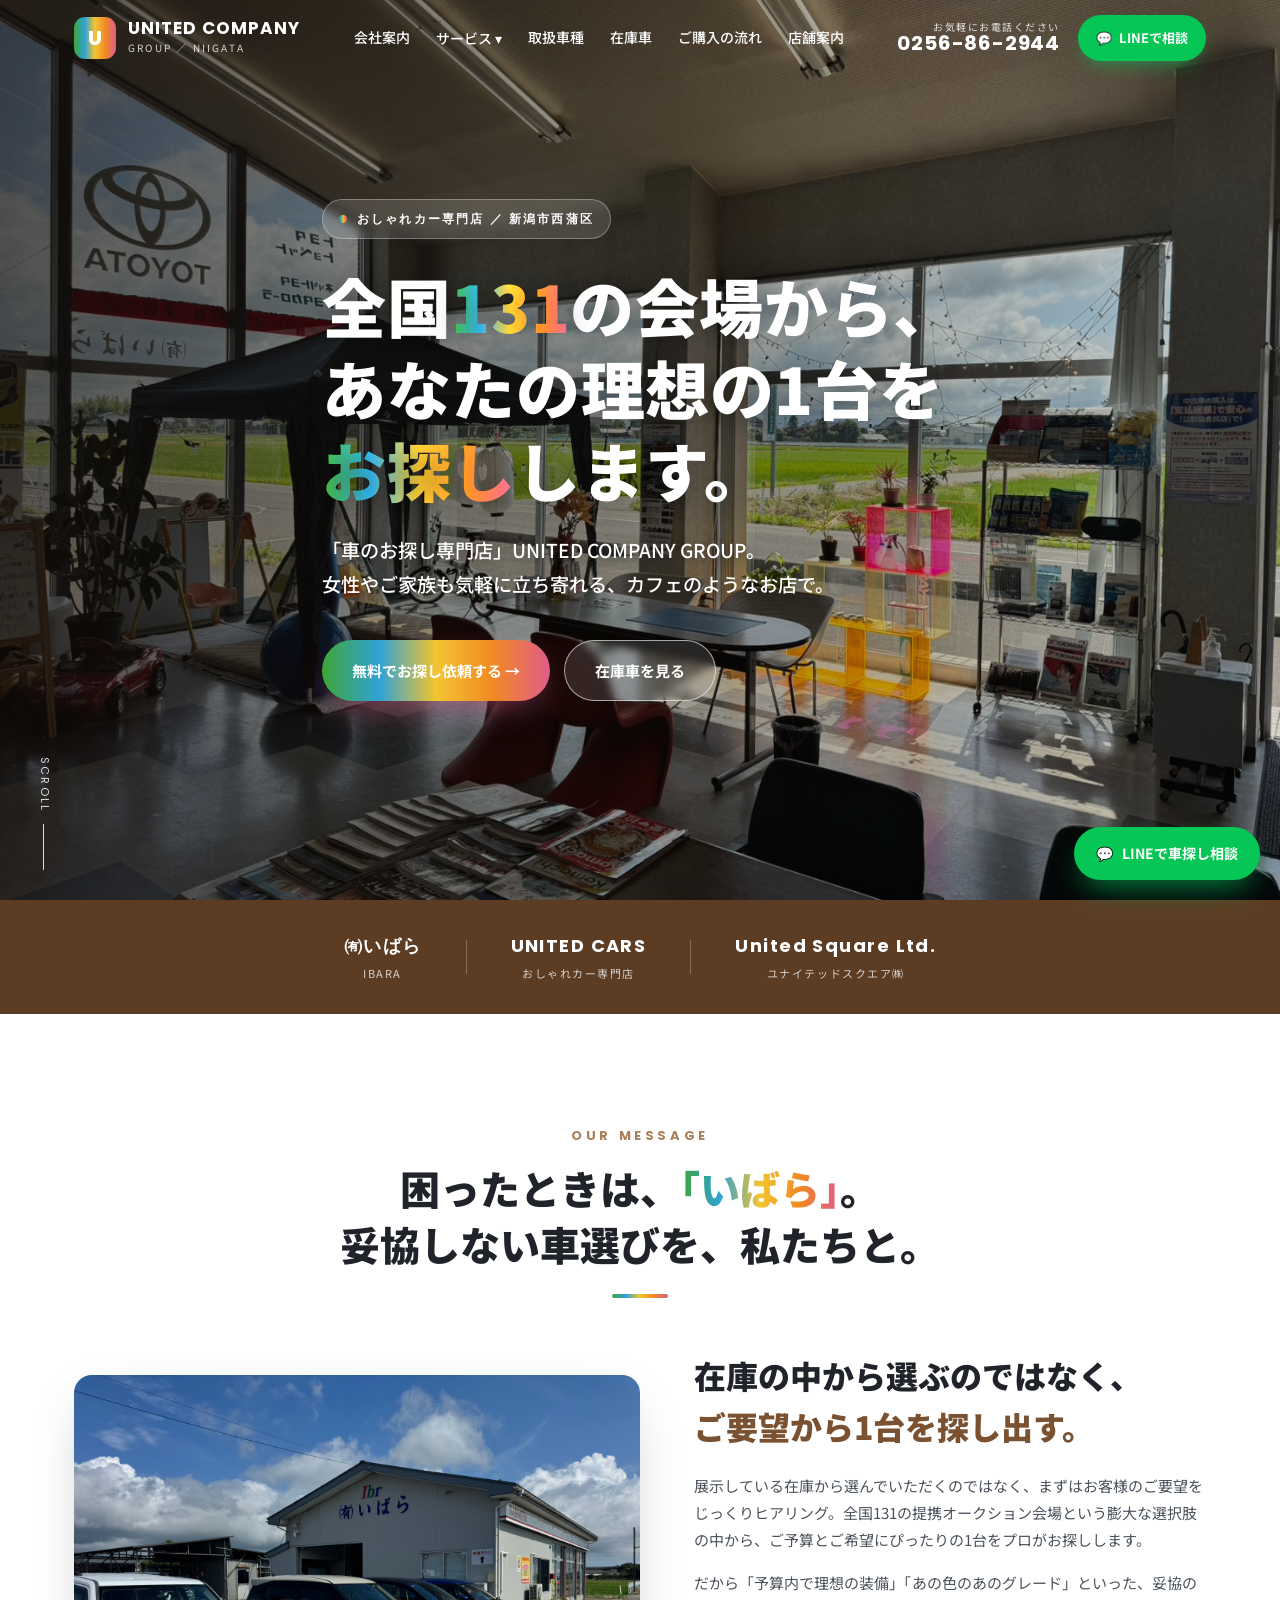
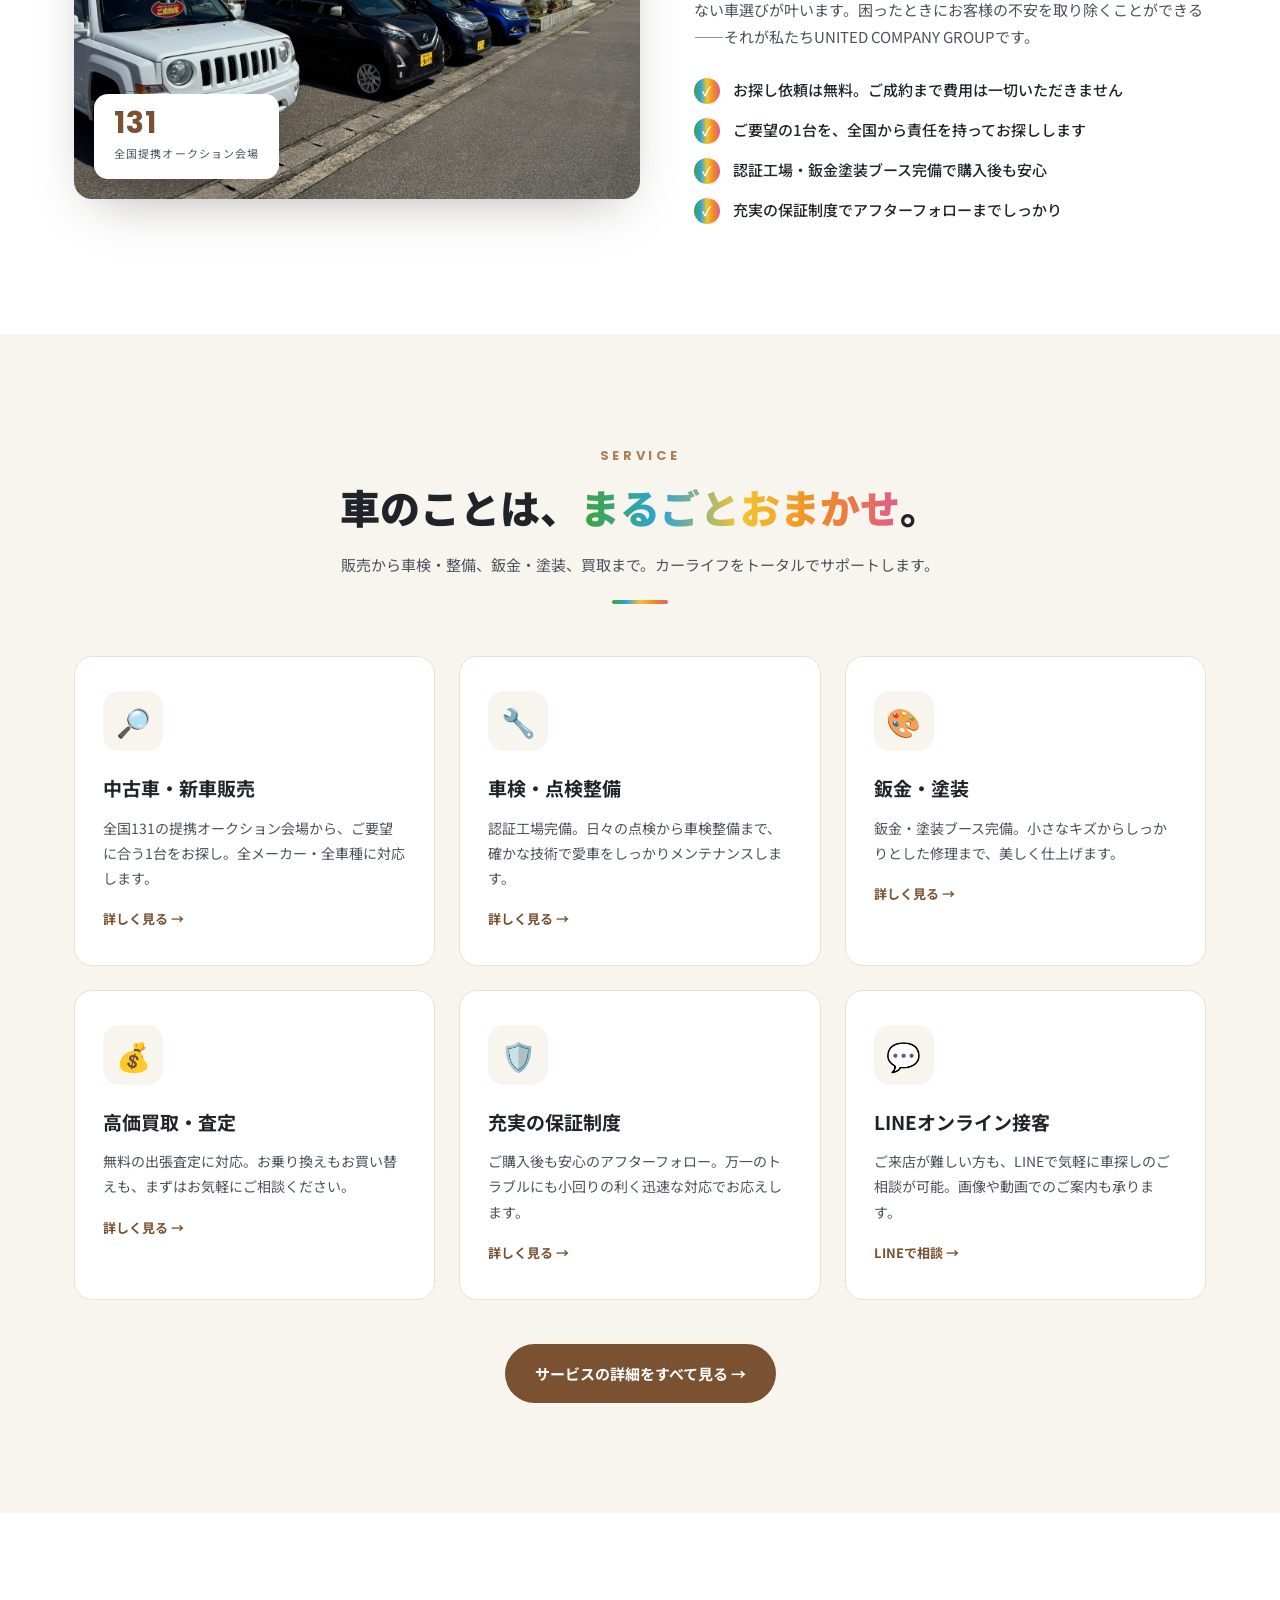
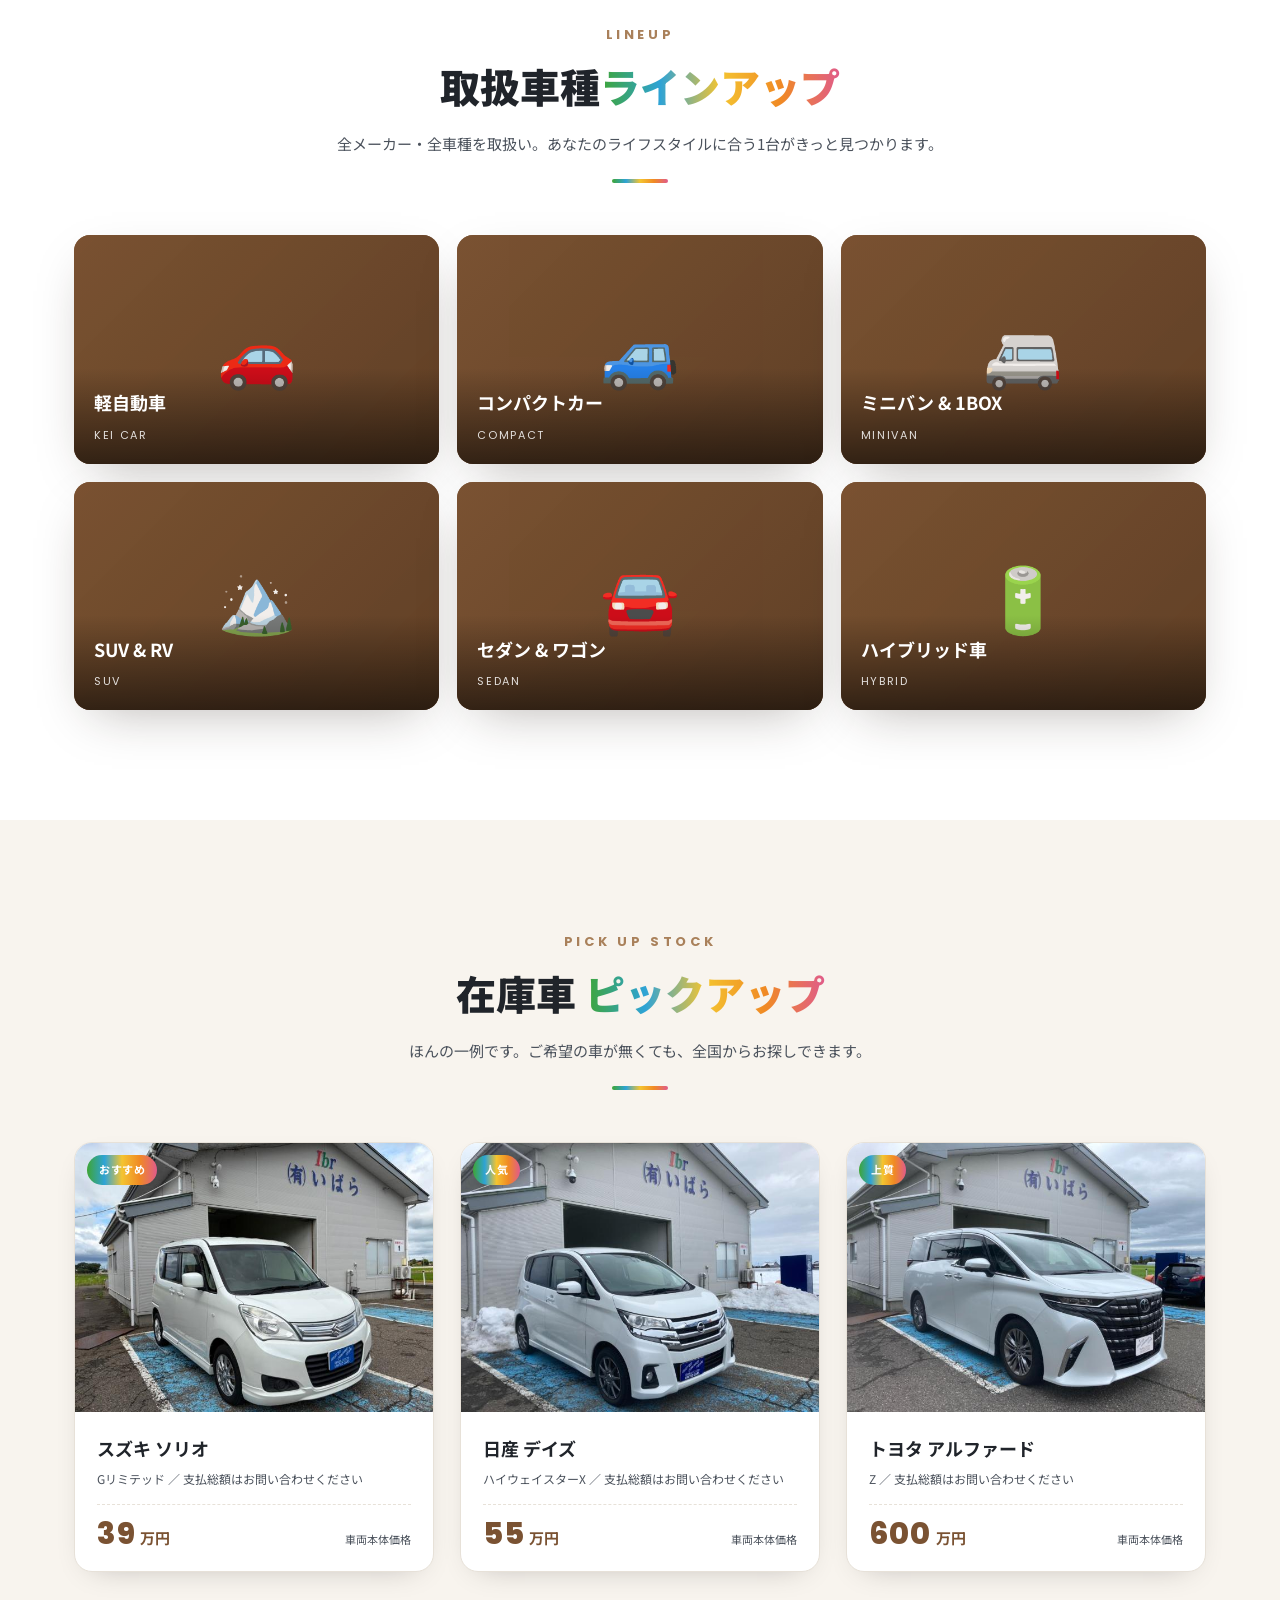
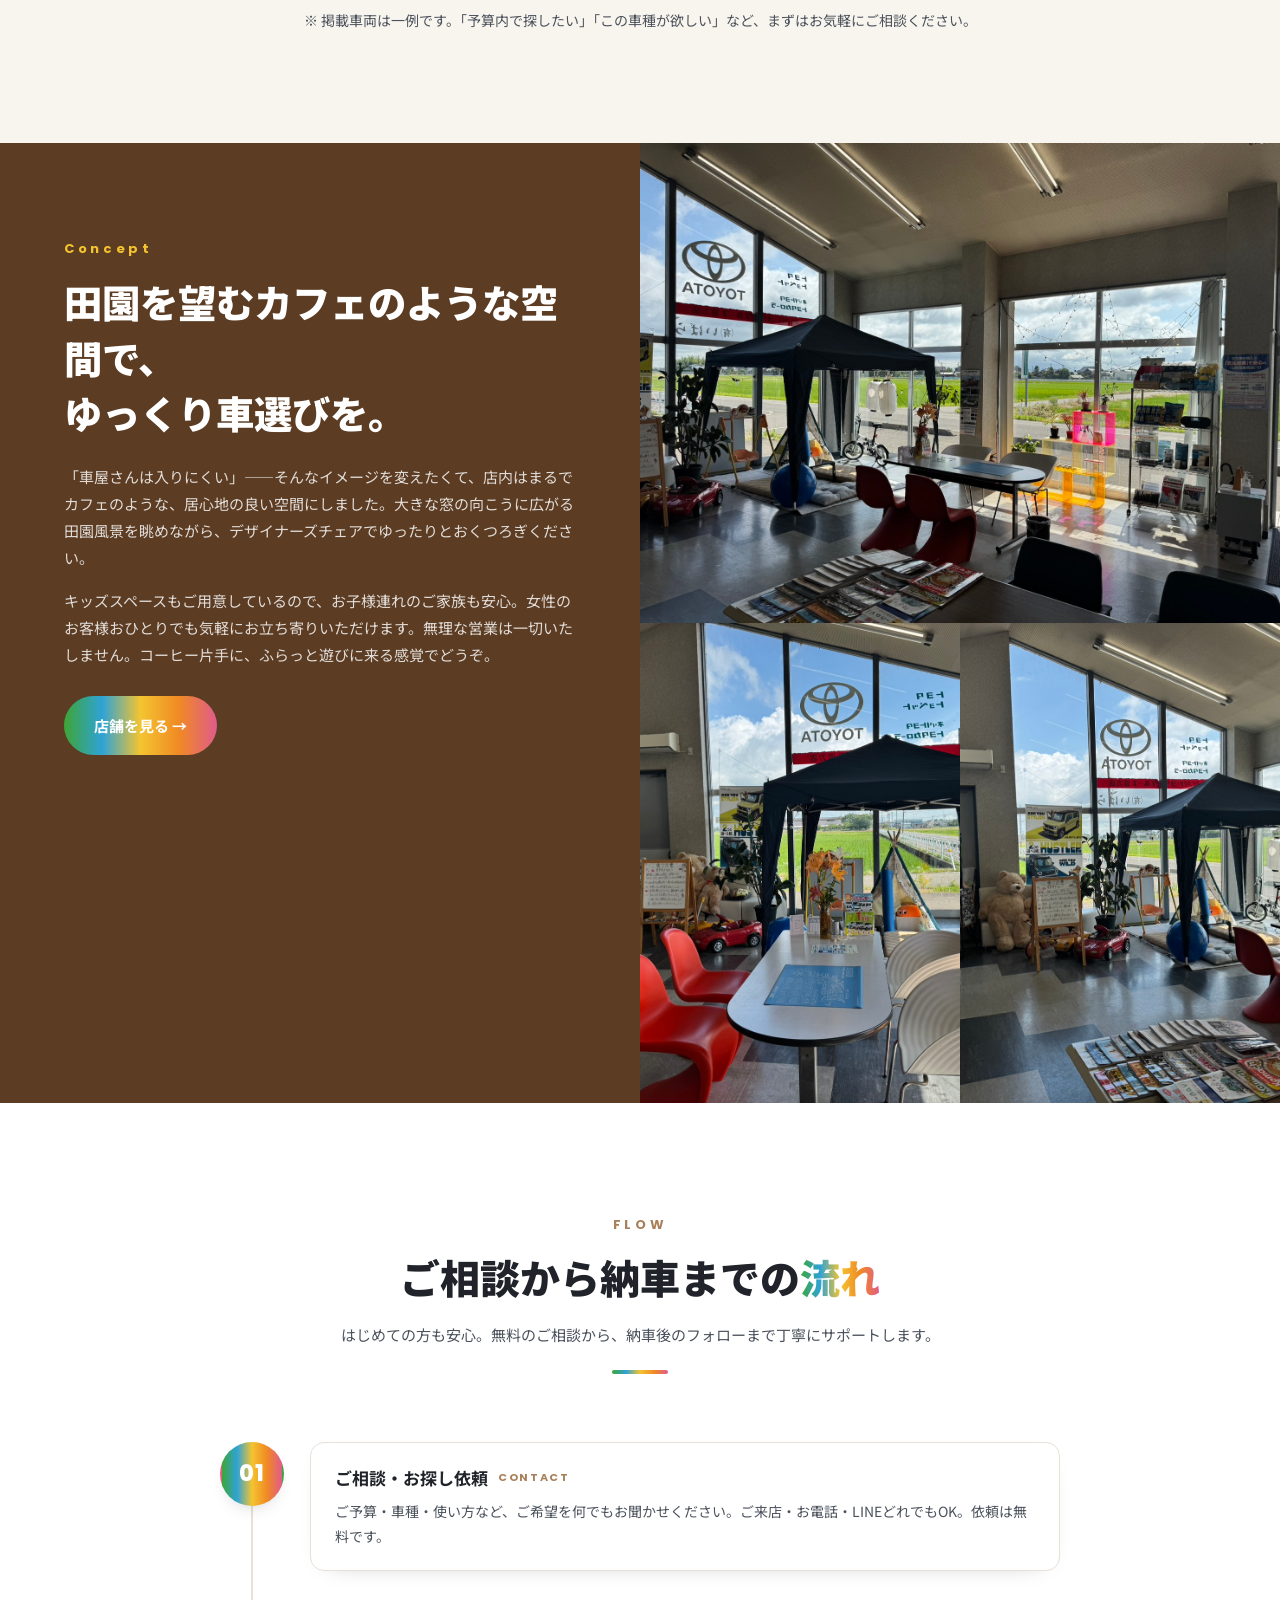
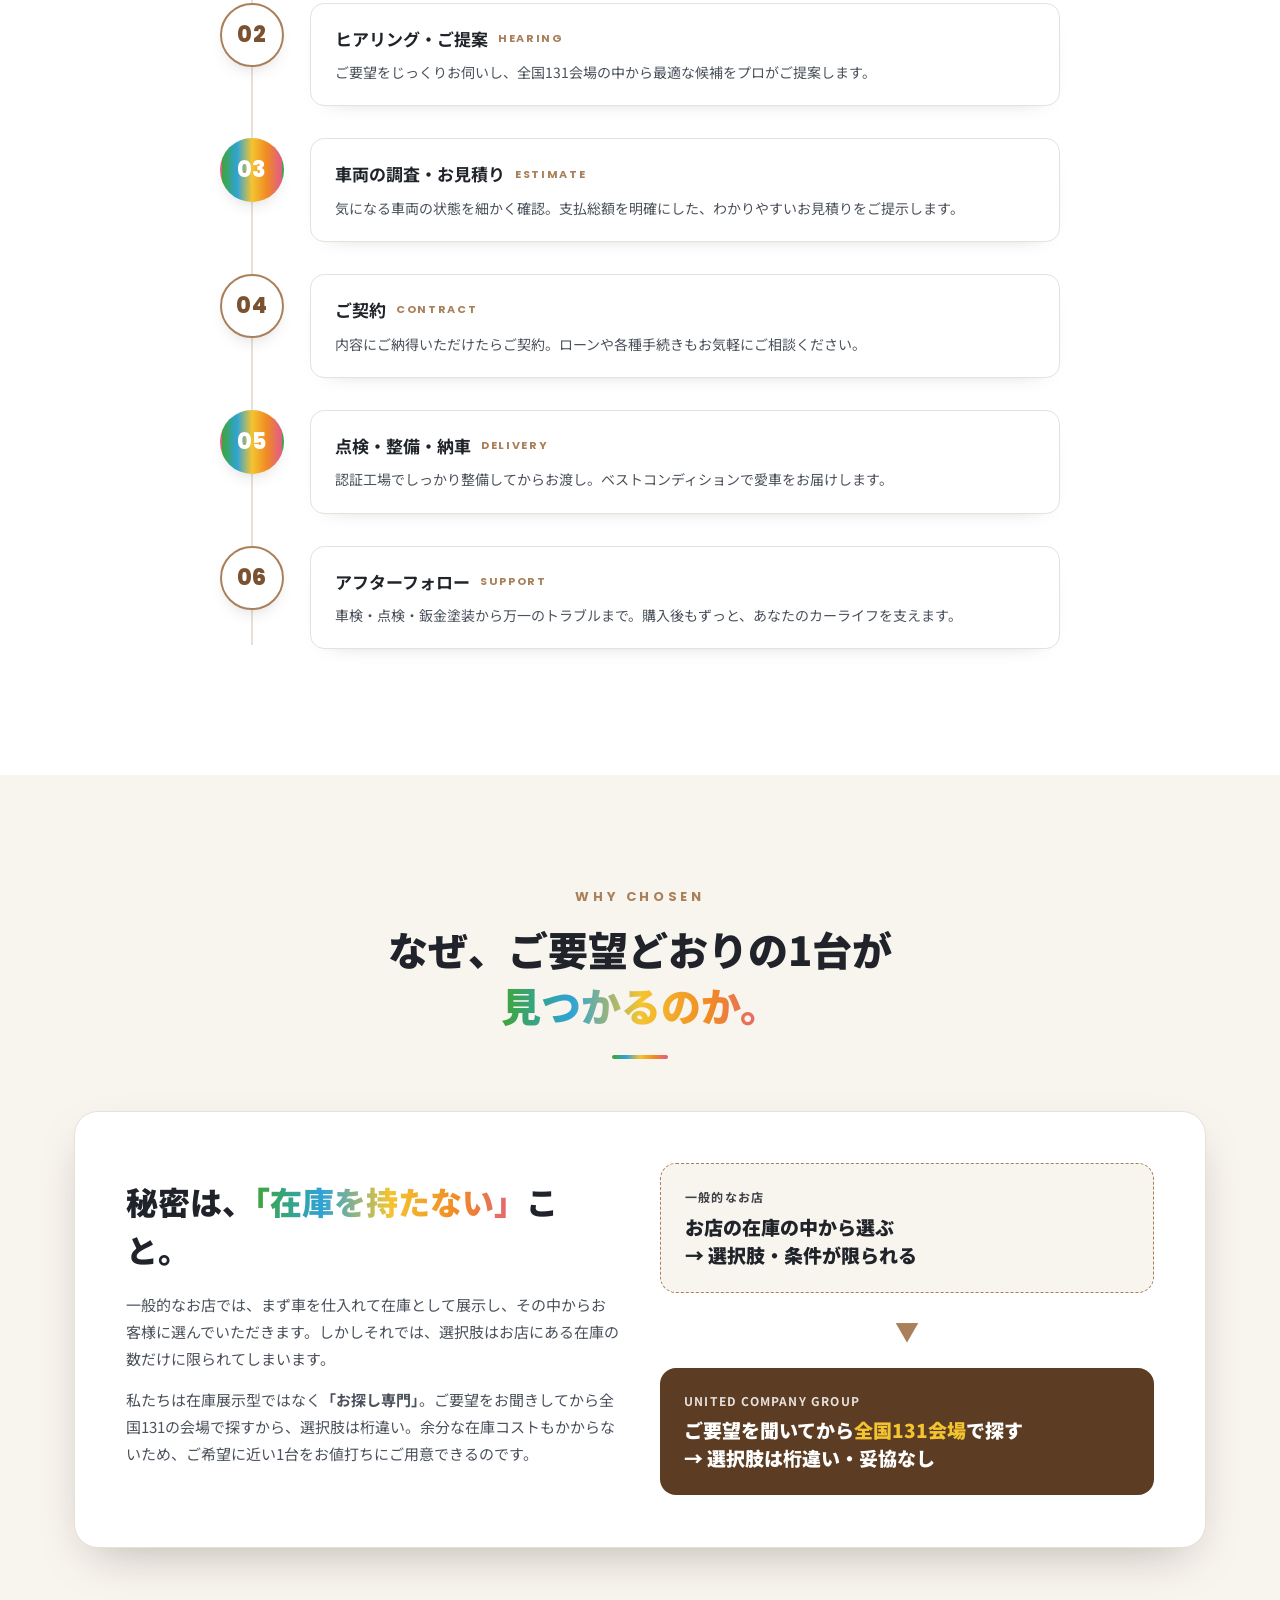
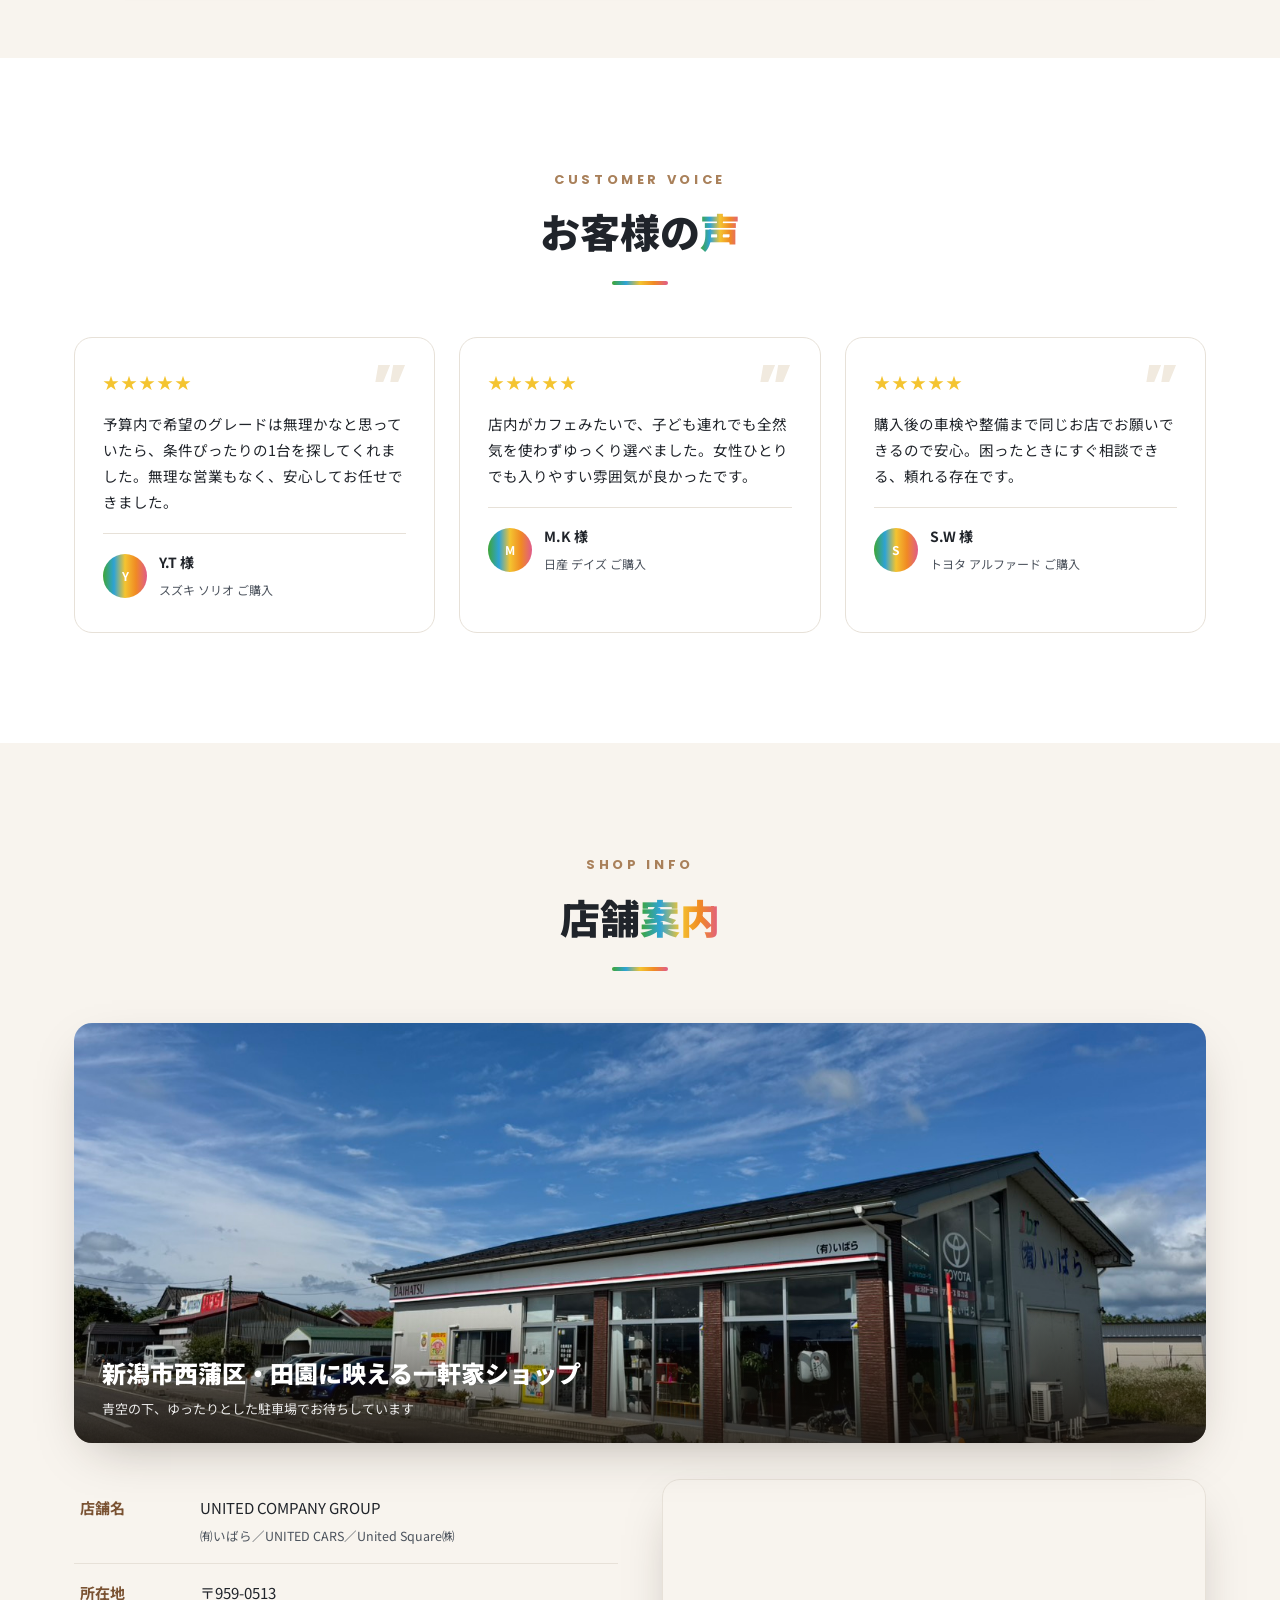
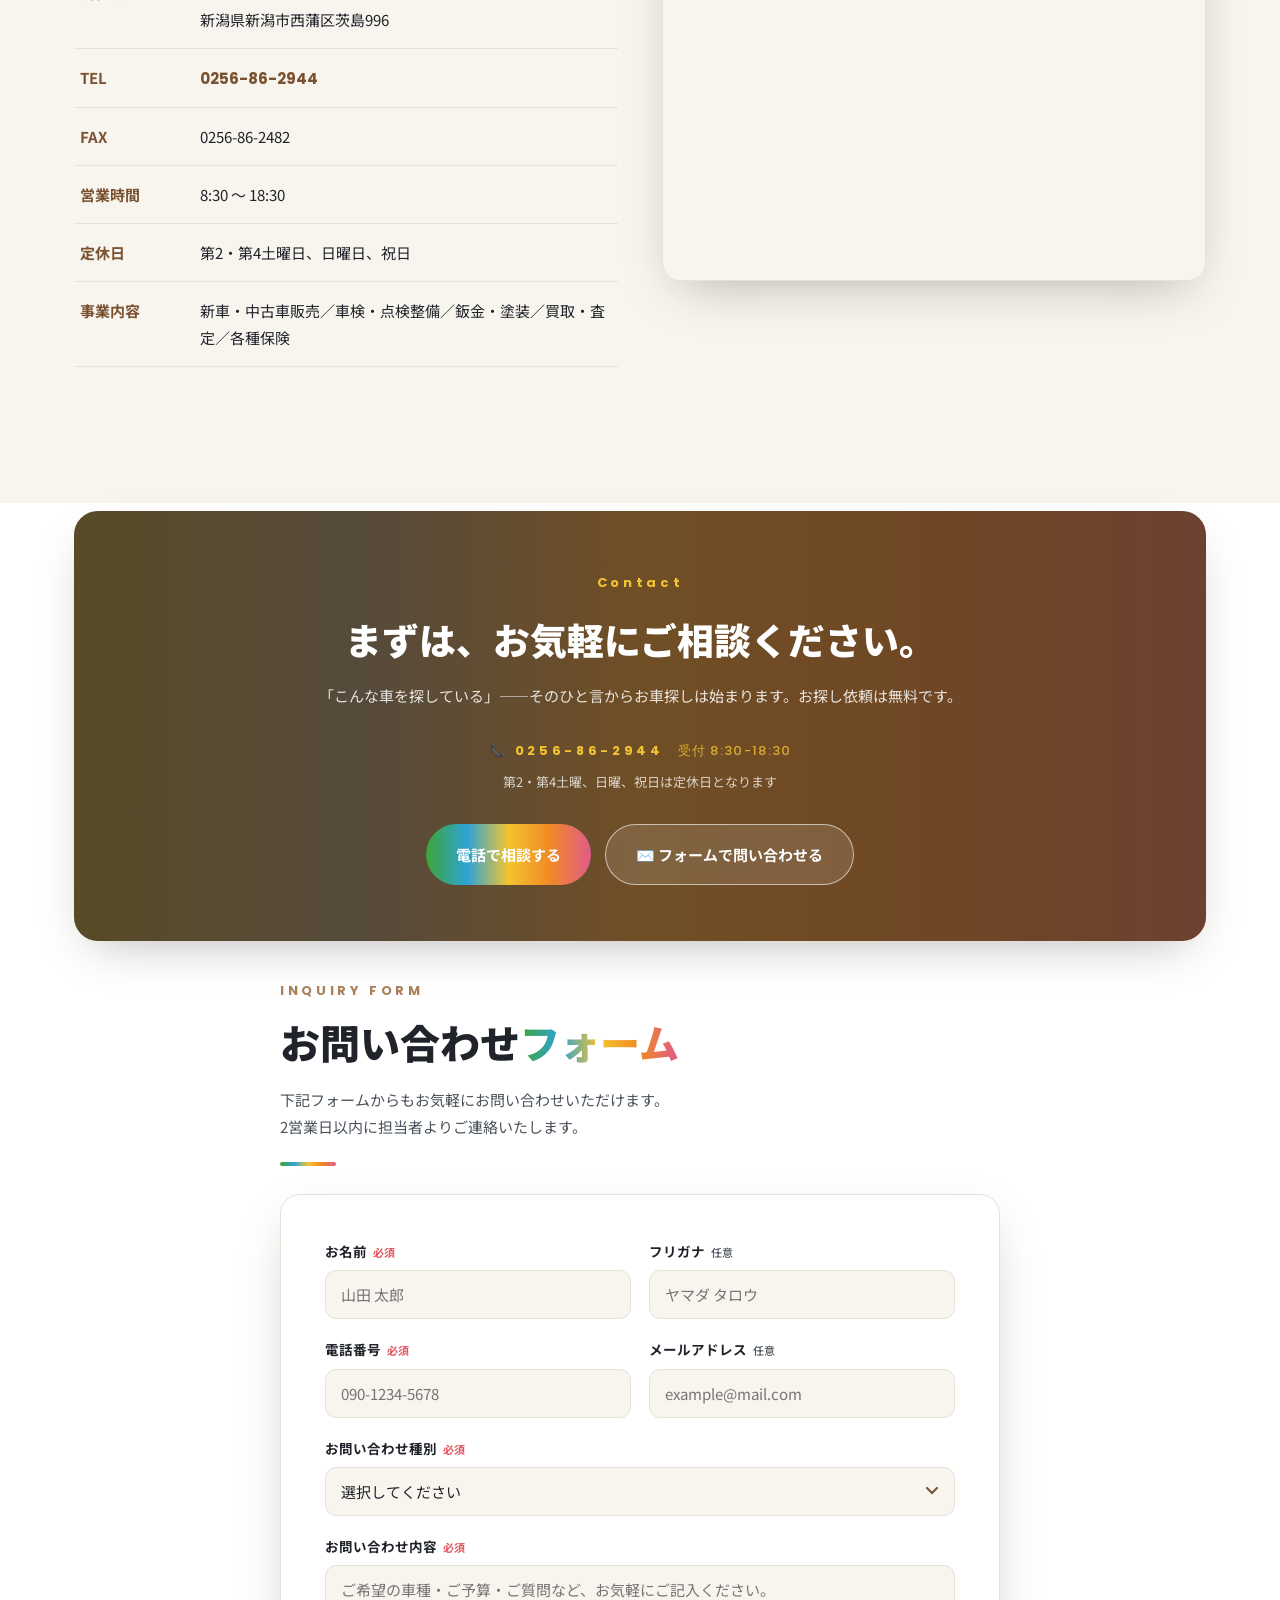
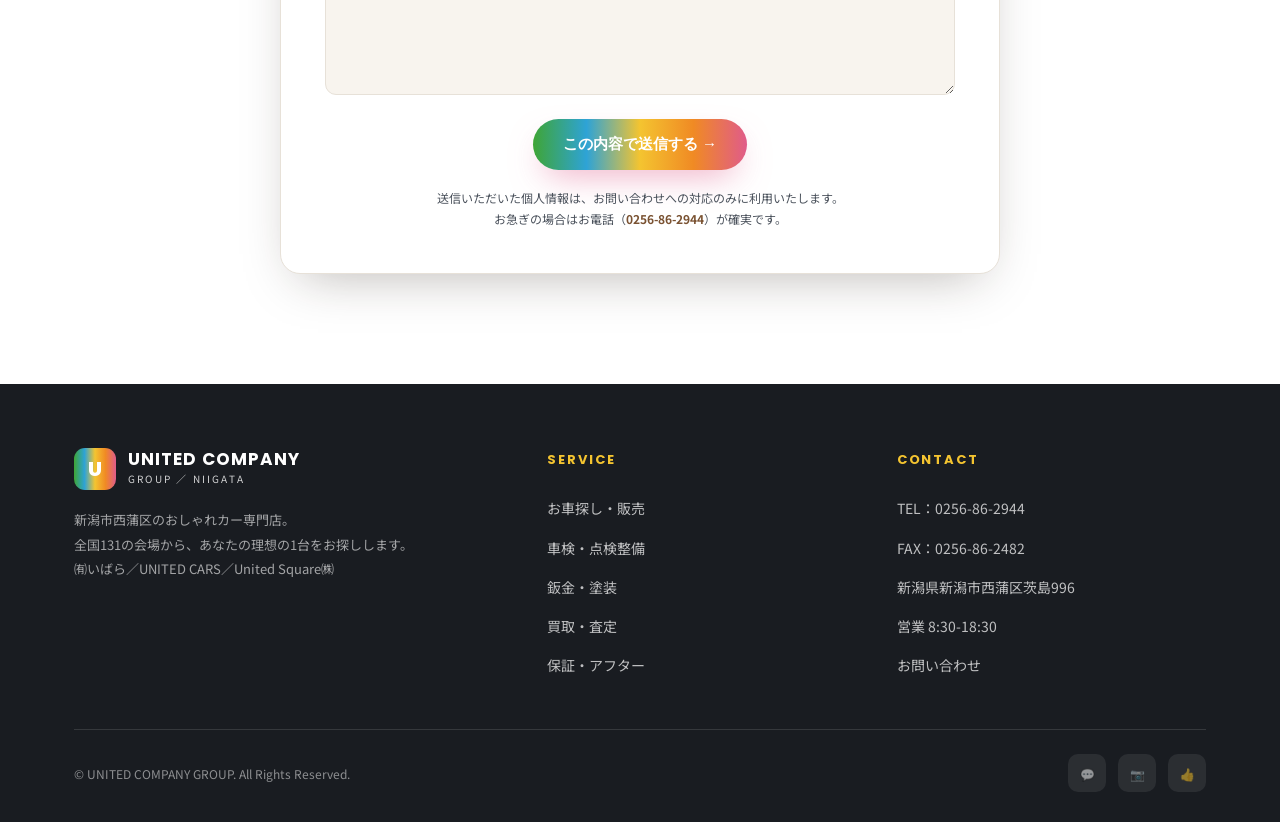
==== commit 70779997: "問い合わせフォームを新設（FormSubmit連携）＋ダミーリンク修正 - index #contact に送信可能なフォームを追加（FormSubmit.co→keisuke.tanikawa@ne" ====
--- a/index.html
+++ b/index.html
@@ -576,8 +576,68 @@
       <div class="cta-hours">第2・第4土曜、日曜、祝日は定休日となります</div>
       <div class="cta-btns">
         <a href="tel:0256862944" class="btn btn-primary" style="box-shadow:none">電話で相談する</a>
-        <a href="#" class="btn btn-ghost">💬 LINEで相談する</a>
-      </div>
+        <a href="#contact-form" class="btn btn-ghost">✉️ フォームで問い合わせる</a>
+      </div>
+    </div>
+
+    <!-- 問い合わせフォーム -->
+    <div class="form-wrap rv" id="contact-form">
+      <div class="head left" style="margin-bottom:28px">
+        <span class="en">Inquiry Form</span>
+        <h2>お問い合わせ<span class="u">フォーム</span></h2>
+        <p class="sub">下記フォームからもお気軽にお問い合わせいただけます。<br>2営業日以内に担当者よりご連絡いたします。</p>
+      </div>
+      <form class="uform" action="https://formsubmit.co/keisuke.tanikawa@nextray.jp" method="POST">
+        <!-- FormSubmit 設定 -->
+        <input type="hidden" name="_subject" value="【HP】お問い合わせがありました｜UNITED COMPANY GROUP">
+        <input type="hidden" name="_template" value="table">
+        <input type="hidden" name="_captcha" value="true">
+        <input type="hidden" name="_next" value="https://nextrayjp.github.io/united-company-group/thanks.html">
+        <input type="text" name="_honey" class="hp" tabindex="-1" autocomplete="off">
+
+        <div class="frow two">
+          <div class="frow">
+            <label for="f-name">お名前<span class="req">必須</span></label>
+            <input id="f-name" type="text" name="お名前" placeholder="山田 太郎" required>
+          </div>
+          <div class="frow">
+            <label for="f-kana">フリガナ<span class="opt">任意</span></label>
+            <input id="f-kana" type="text" name="フリガナ" placeholder="ヤマダ タロウ">
+          </div>
+        </div>
+
+        <div class="frow two">
+          <div class="frow">
+            <label for="f-tel">電話番号<span class="req">必須</span></label>
+            <input id="f-tel" type="tel" name="電話番号" placeholder="090-1234-5678" required>
+          </div>
+          <div class="frow">
+            <label for="f-mail">メールアドレス<span class="opt">任意</span></label>
+            <input id="f-mail" type="email" name="メールアドレス" placeholder="example@mail.com">
+          </div>
+        </div>
+
+        <div class="frow">
+          <label for="f-type">お問い合わせ種別<span class="req">必須</span></label>
+          <select id="f-type" name="お問い合わせ種別" required>
+            <option value="">選択してください</option>
+            <option value="お車探し・購入について">お車探し・購入について</option>
+            <option value="在庫車について">在庫車について</option>
+            <option value="車検・点検整備について">車検・点検整備について</option>
+            <option value="鈑金・塗装について">鈑金・塗装について</option>
+            <option value="買取・査定について">買取・査定について</option>
+            <option value="その他">その他</option>
+          </select>
+        </div>
+
+        <div class="frow">
+          <label for="f-msg">お問い合わせ内容<span class="req">必須</span></label>
+          <textarea id="f-msg" name="お問い合わせ内容" placeholder="ご希望の車種・ご予算・ご質問など、お気軽にご記入ください。" required></textarea>
+        </div>
+
+        <button type="submit" class="btn btn-primary submit">この内容で送信する →</button>
+        <p class="priv">送信いただいた個人情報は、お問い合わせへの対応のみに利用いたします。<br>お急ぎの場合はお電話（<a href="tel:0256862944" style="color:var(--wood);font-weight:700">0256-86-2944</a>）が確実です。</p>
+      </form>
     </div>
   </div>
 </section>
@@ -604,7 +664,7 @@
       <div class="f-col">
         <h5>CONTACT</h5>
         <a href="tel:0256862944">TEL：0256-86-2944</a>
-        <a href="#">FAX：0256-86-2482</a>
+        <span style="display:block;padding:7px 0;font-size:14px;color:rgba(255,255,255,.72)">FAX：0256-86-2482</span>
         <a href="#shop">新潟県新潟市西蒲区茨島996</a>
         <a href="#shop">営業 8:30-18:30</a>
         <a href="#contact">お問い合わせ</a>
--- a/assets/site.css
+++ b/assets/site.css
@@ -297,3 +297,20 @@
   .cafe .pics{grid-template-columns:1fr 1fr}
   .page-hero{min-height:360px}
 }
+
+/* ---------- contact form ---------- */
+.form-wrap{max-width:720px;margin:38px auto 0}
+.uform{position:relative;display:grid;gap:18px;background:#fff;border:1px solid var(--line);border-radius:20px;padding:clamp(26px,4vw,44px);box-shadow:var(--shadow);text-align:left}
+.uform .frow{display:grid;gap:7px}
+.uform .frow.two{grid-template-columns:1fr 1fr;gap:18px}
+.uform label{font-weight:700;font-size:13.5px;color:var(--ink)}
+.uform label .req{color:#e0555f;font-size:11px;margin-left:6px;font-weight:700}
+.uform label .opt{color:var(--ink-soft);font-size:11px;margin-left:6px;font-weight:500}
+.uform input,.uform select,.uform textarea{width:100%;font-family:inherit;font-size:15px;padding:13px 15px;border:1.5px solid var(--line);border-radius:11px;background:var(--cream);color:var(--ink);transition:.2s;-webkit-appearance:none;appearance:none}
+.uform select{background-image:url("data:image/svg+xml;utf8,<svg xmlns='http://www.w3.org/2000/svg' width='12' height='8' viewBox='0 0 12 8'><path d='M1 1l5 5 5-5' stroke='%237a5232' stroke-width='2' fill='none' stroke-linecap='round'/></svg>");background-repeat:no-repeat;background-position:right 16px center;padding-right:40px}
+.uform input:focus,.uform select:focus,.uform textarea:focus{outline:none;border-color:var(--wood-l);background:#fff;box-shadow:0 0 0 3px rgba(169,128,90,.18)}
+.uform textarea{min-height:130px;resize:vertical}
+.uform .hp{position:absolute!important;left:-9999px;width:1px;height:1px;overflow:hidden}
+.uform .submit{margin-top:6px;justify-self:center;border:0}
+.uform .priv{font-size:12px;color:var(--ink-soft);text-align:center;line-height:1.7}
+@media(max-width:600px){.uform .frow.two{grid-template-columns:1fr}}
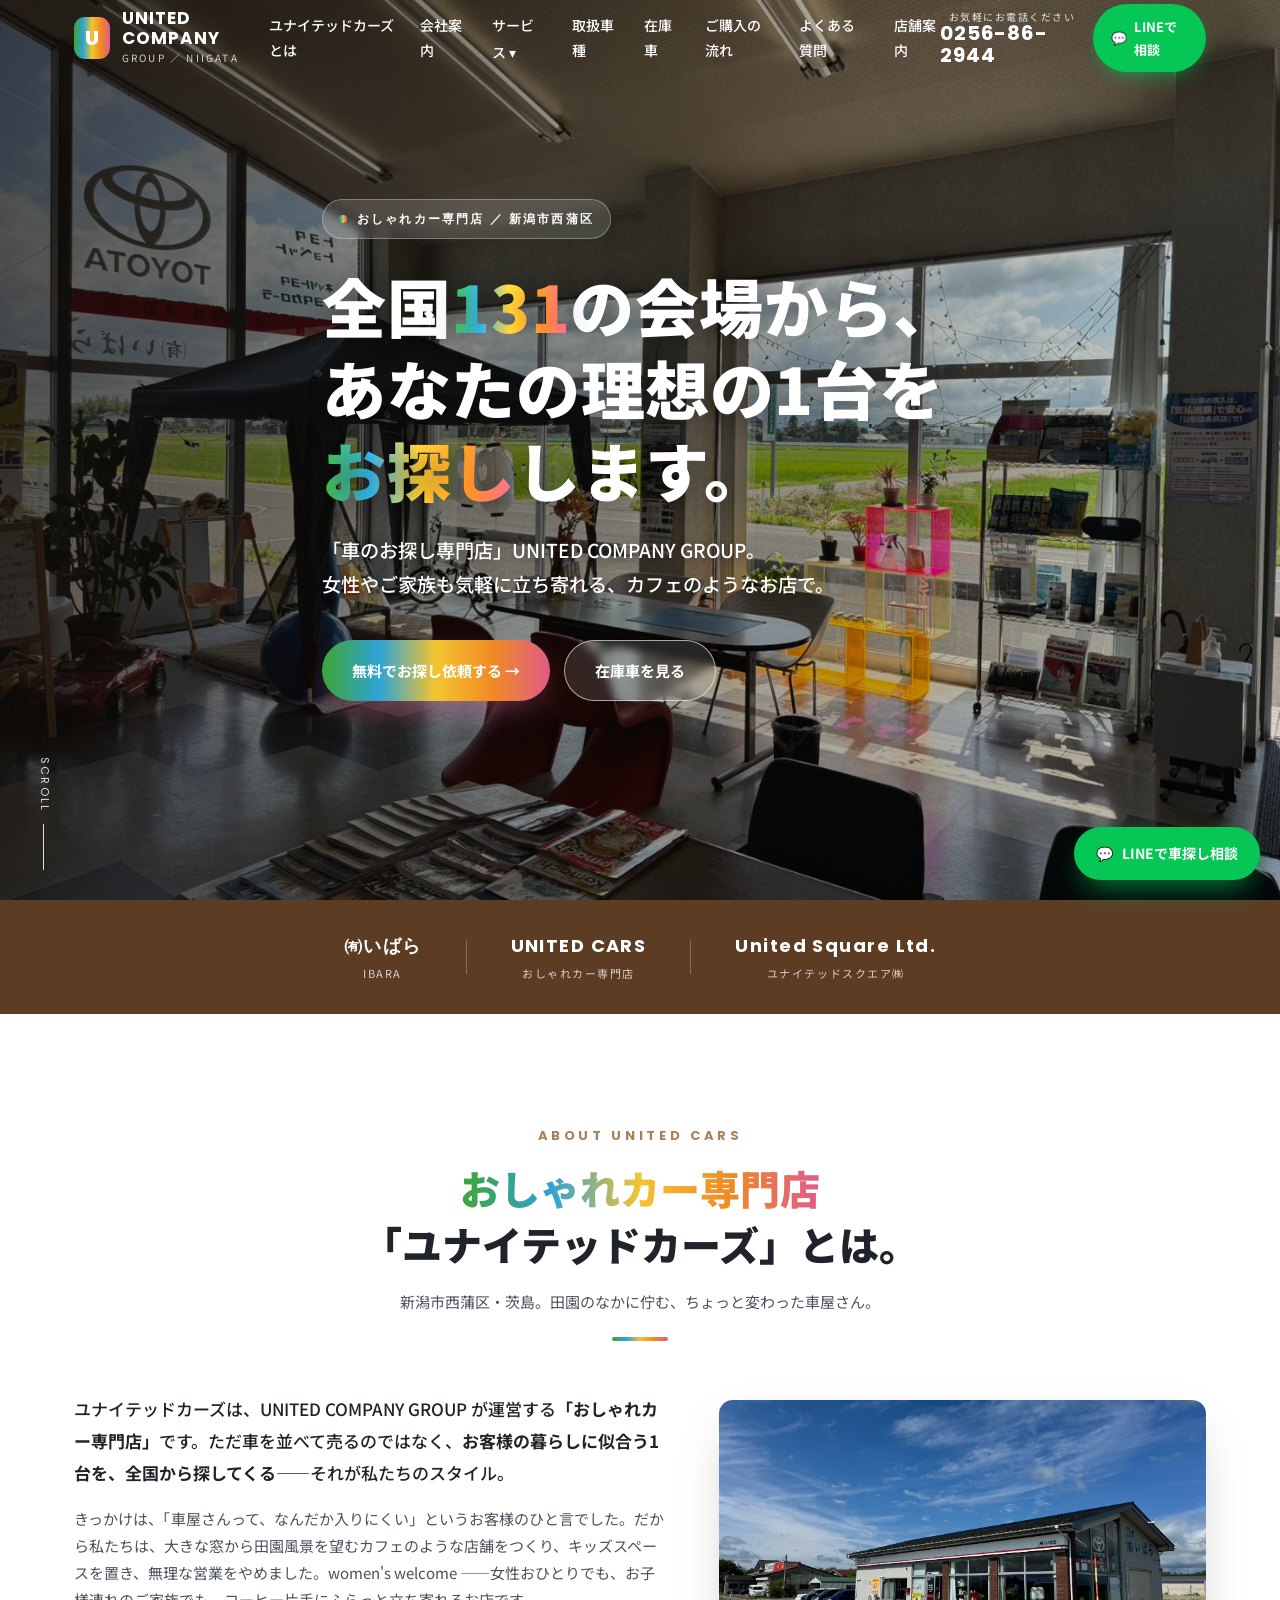
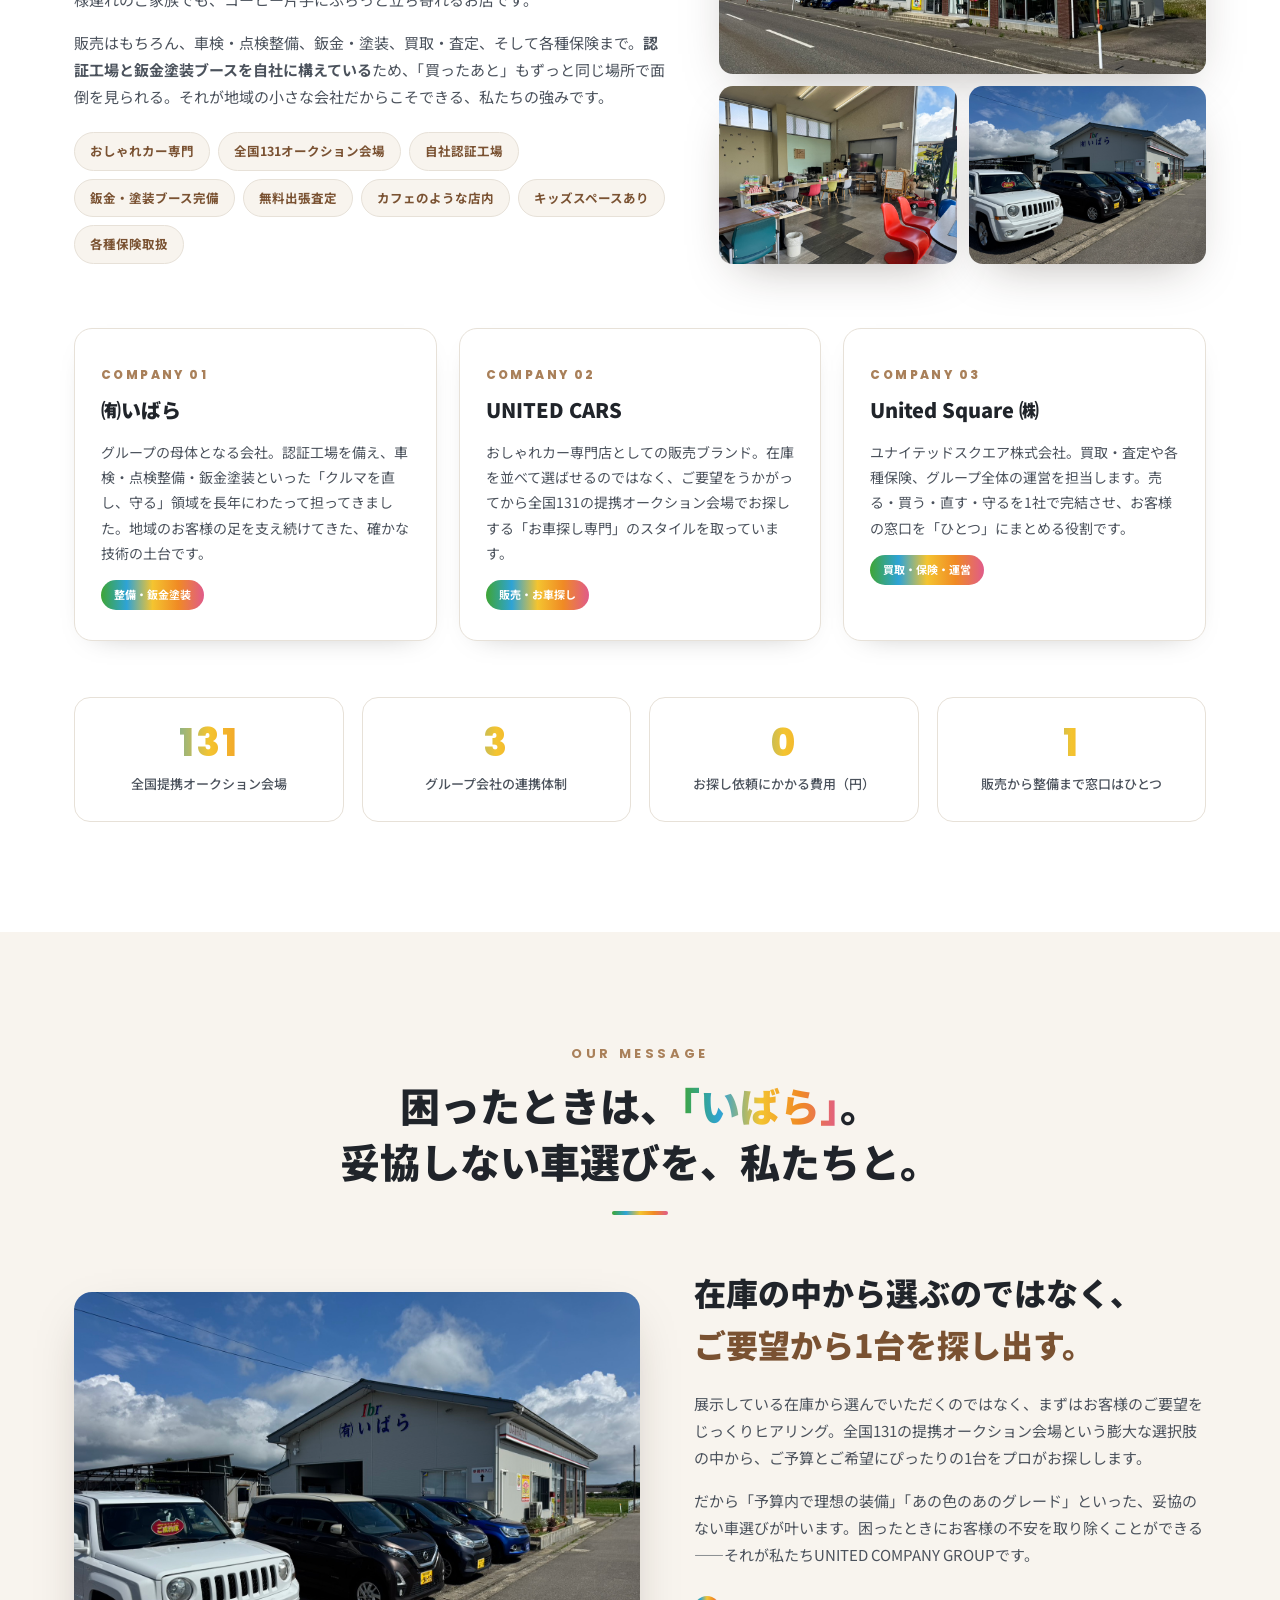
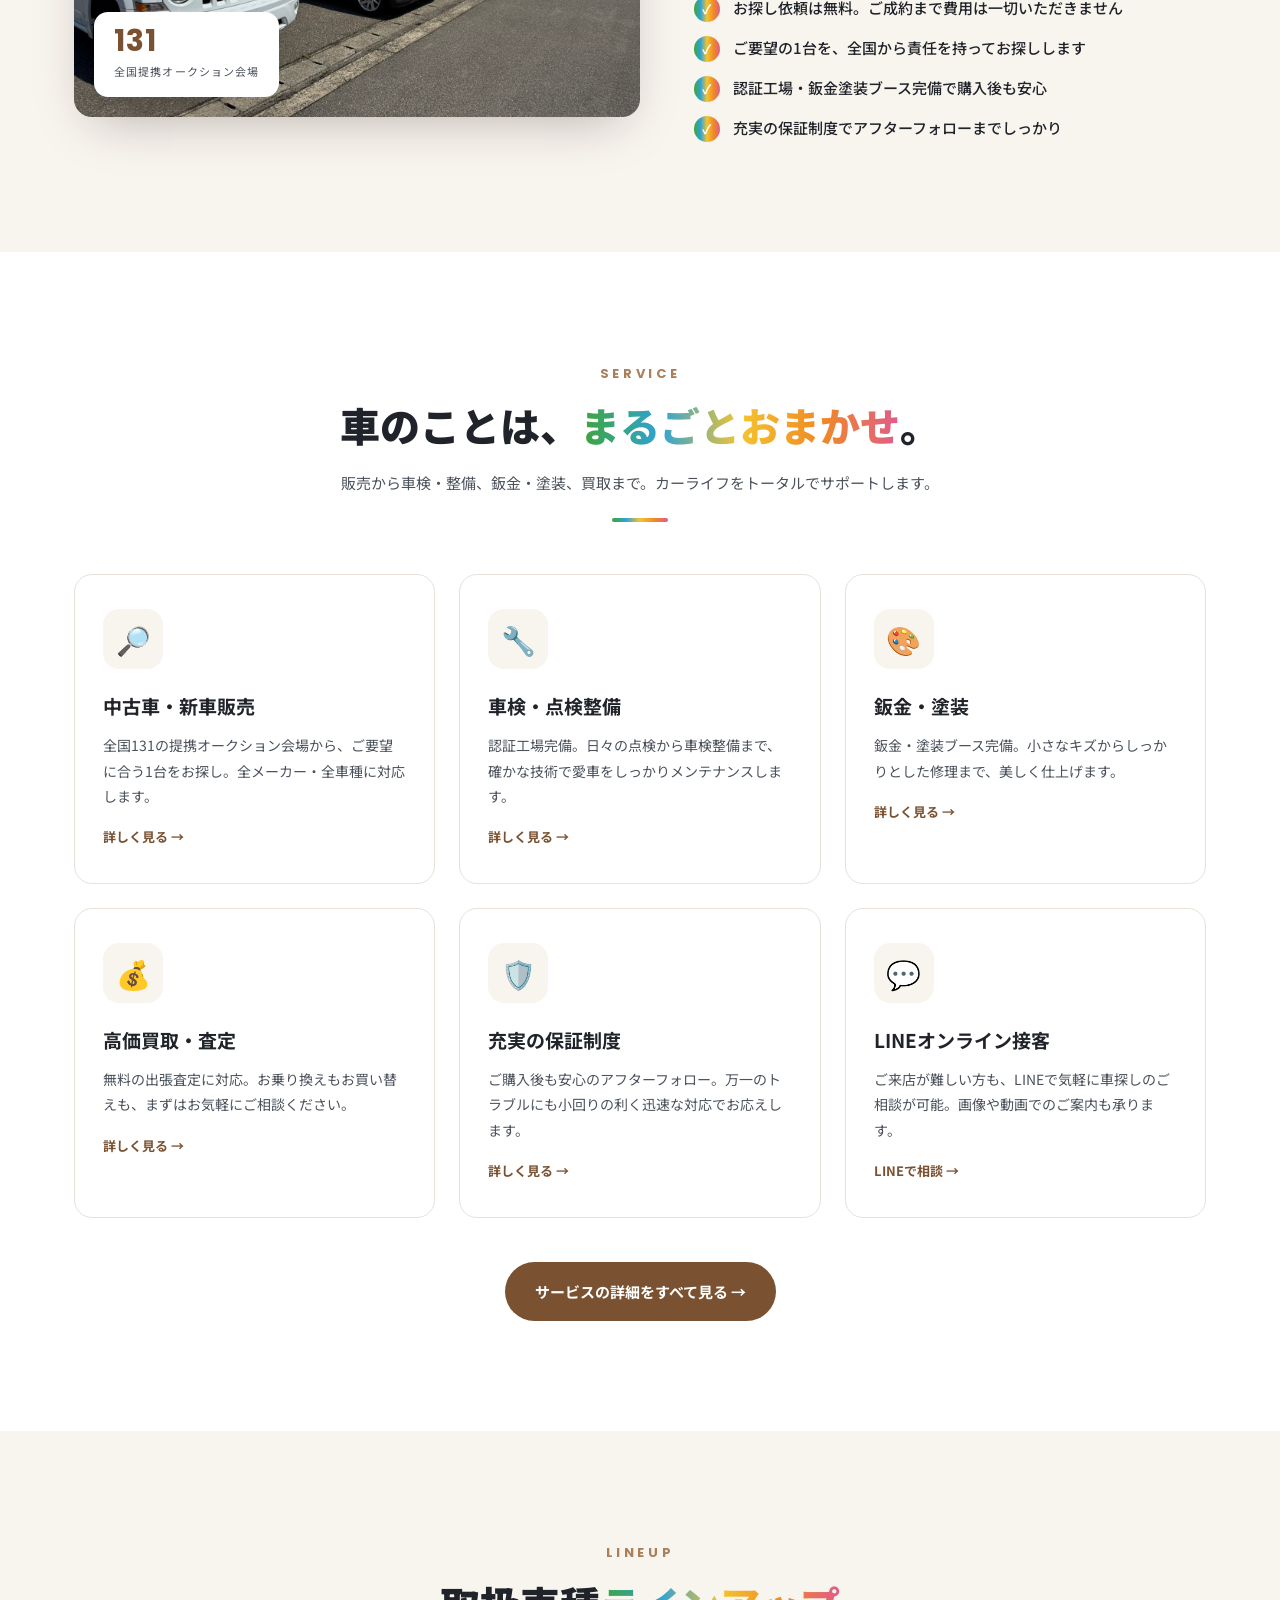
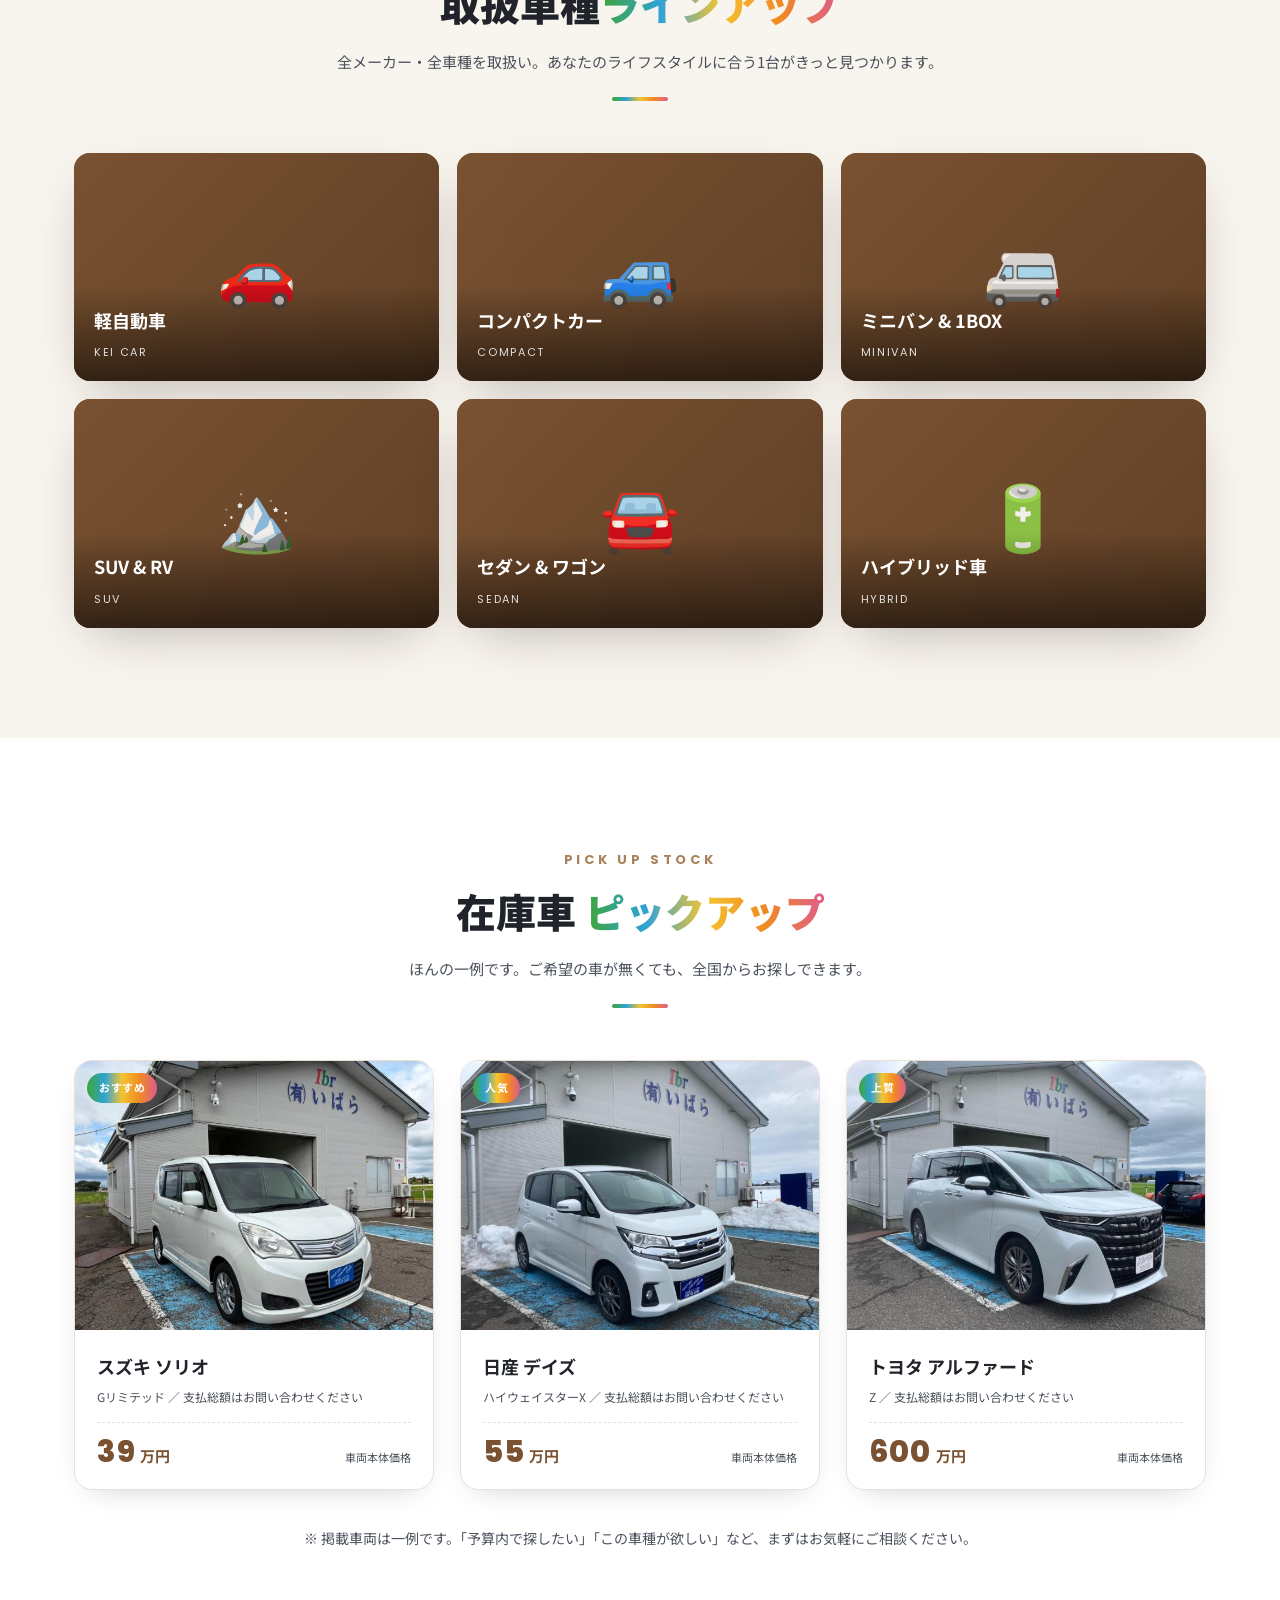
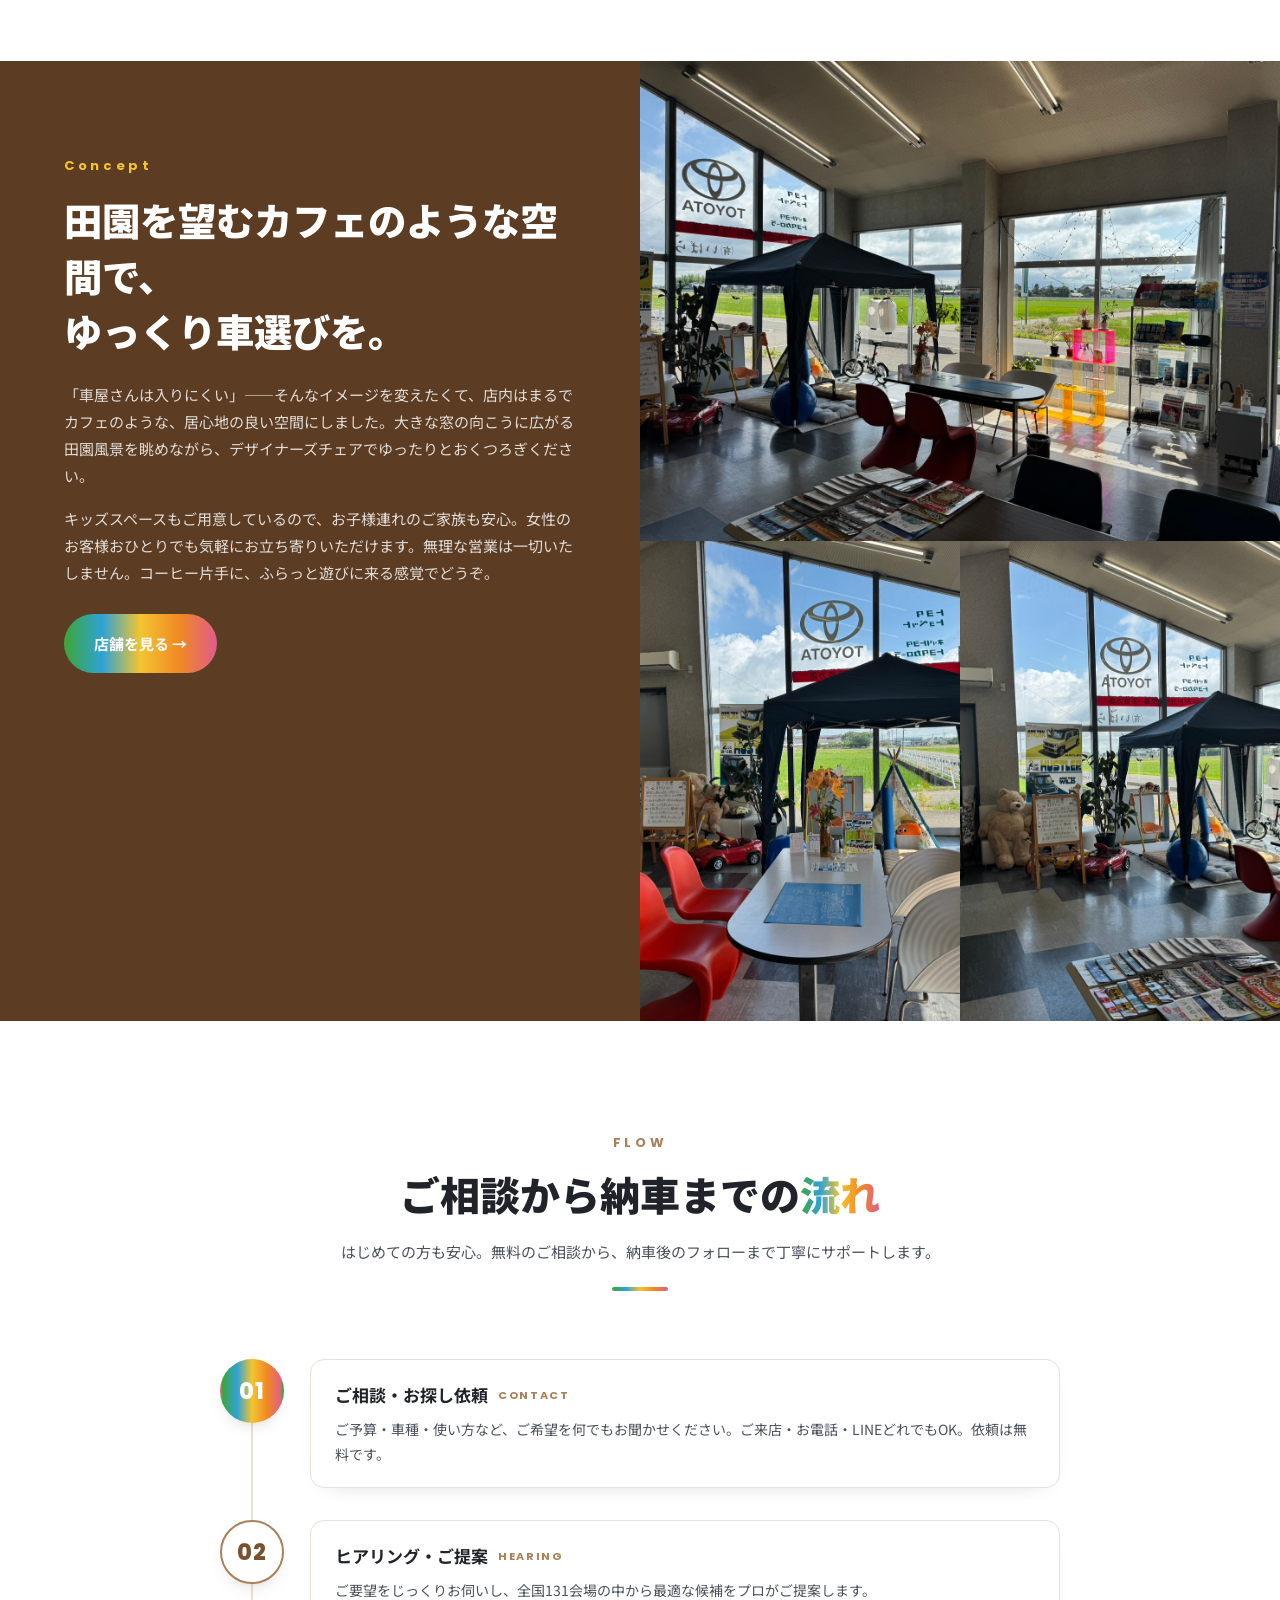
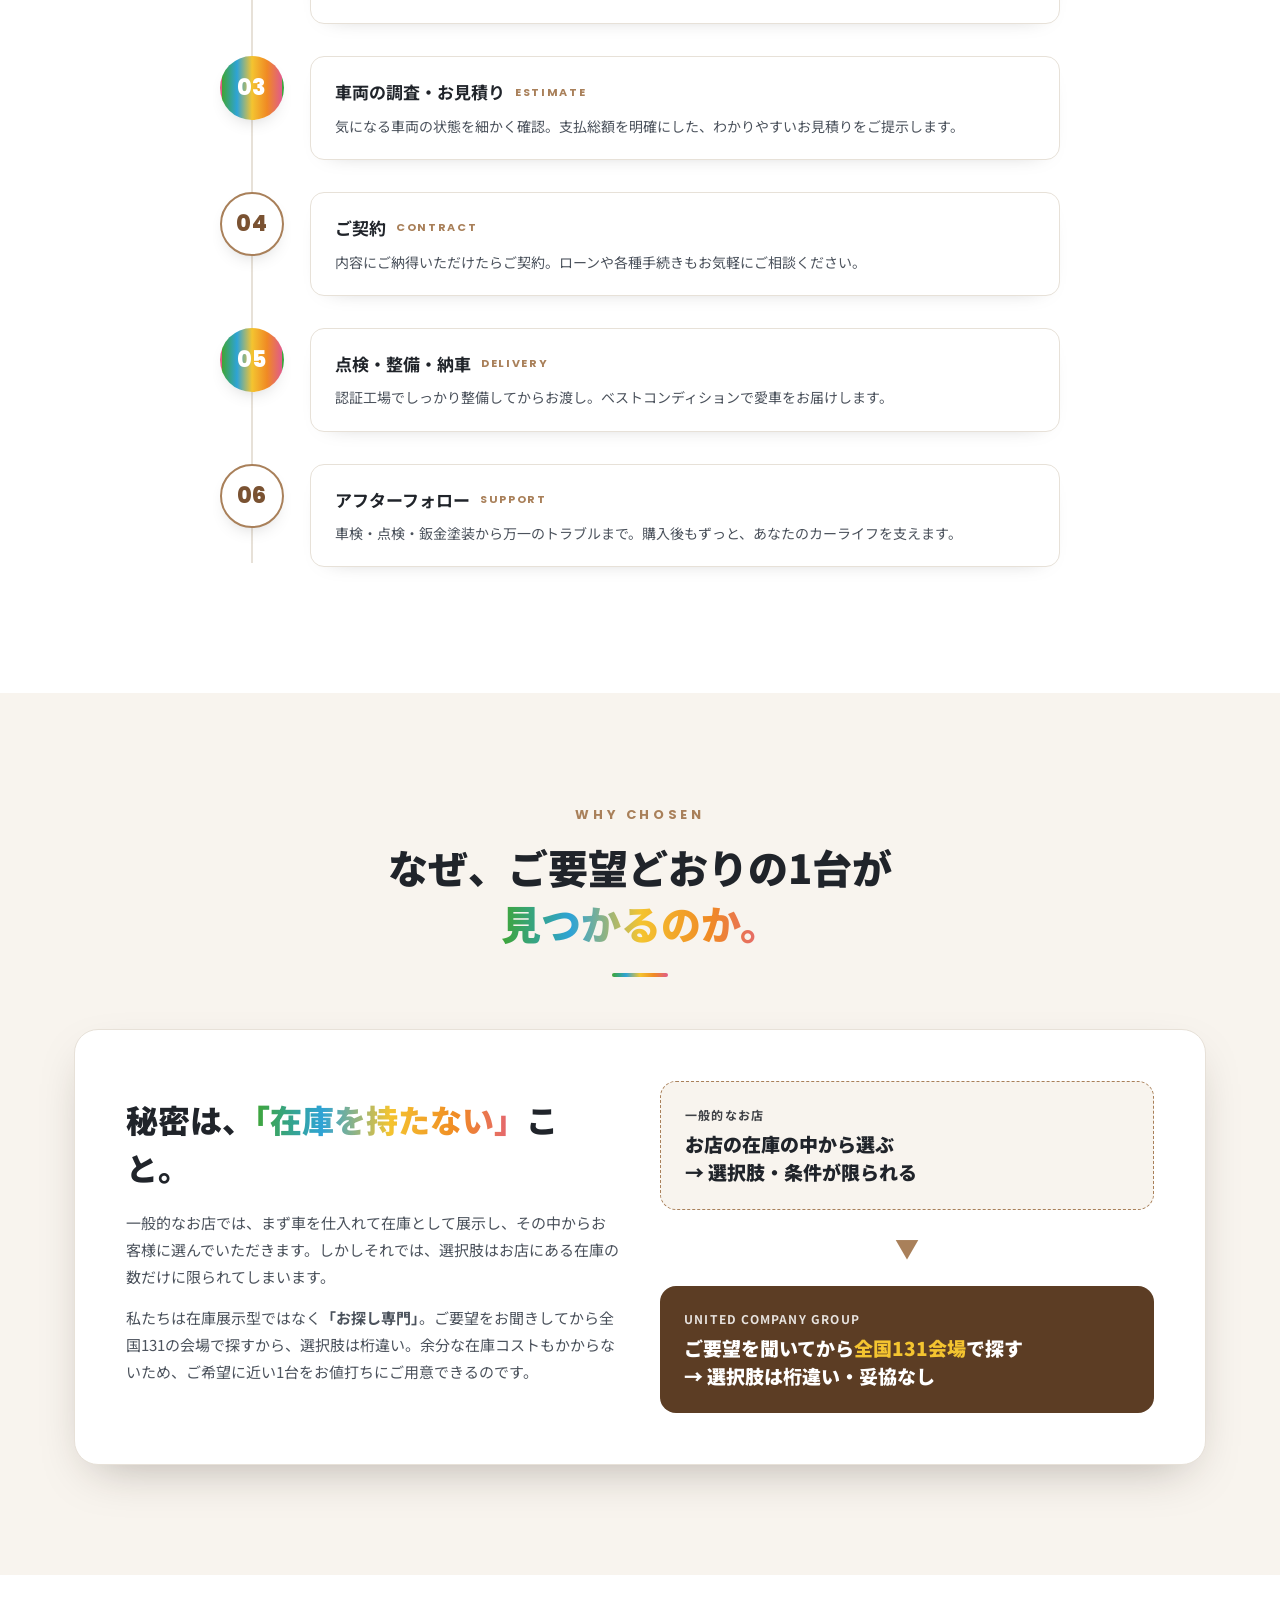
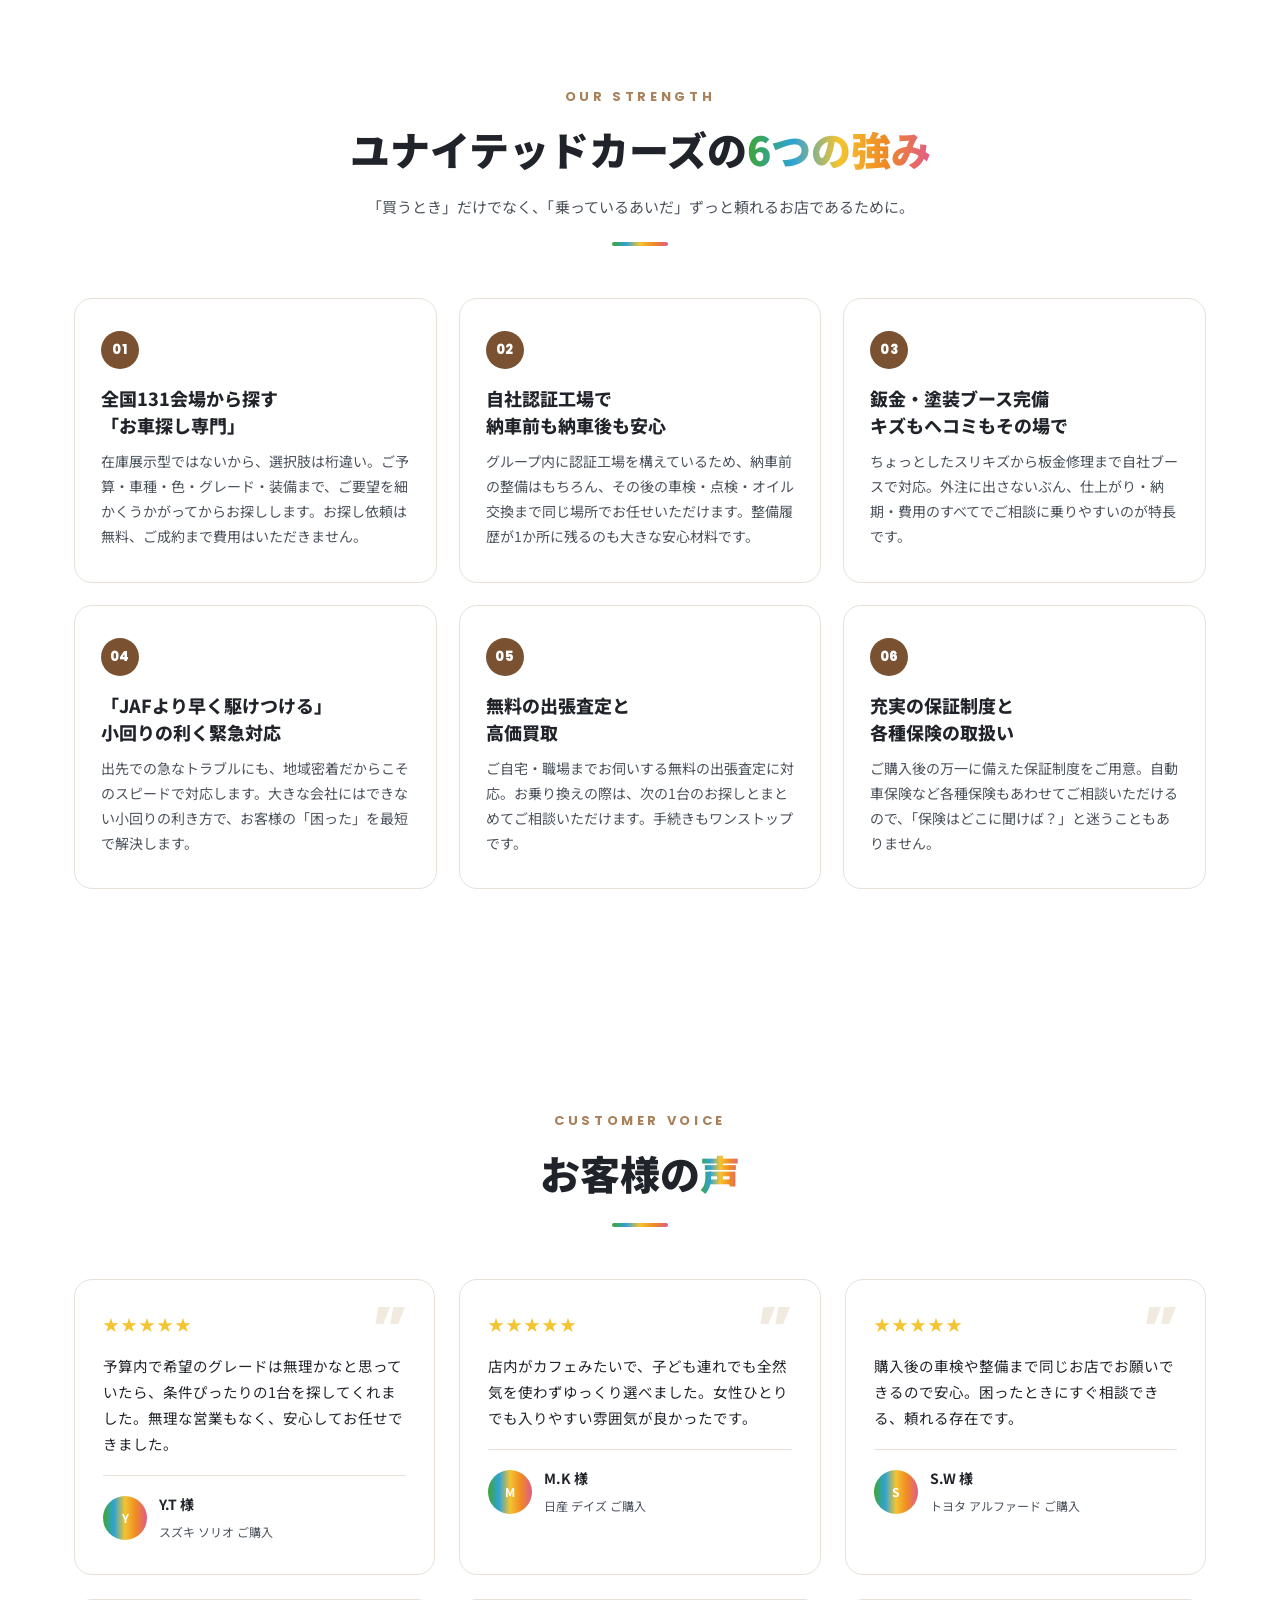
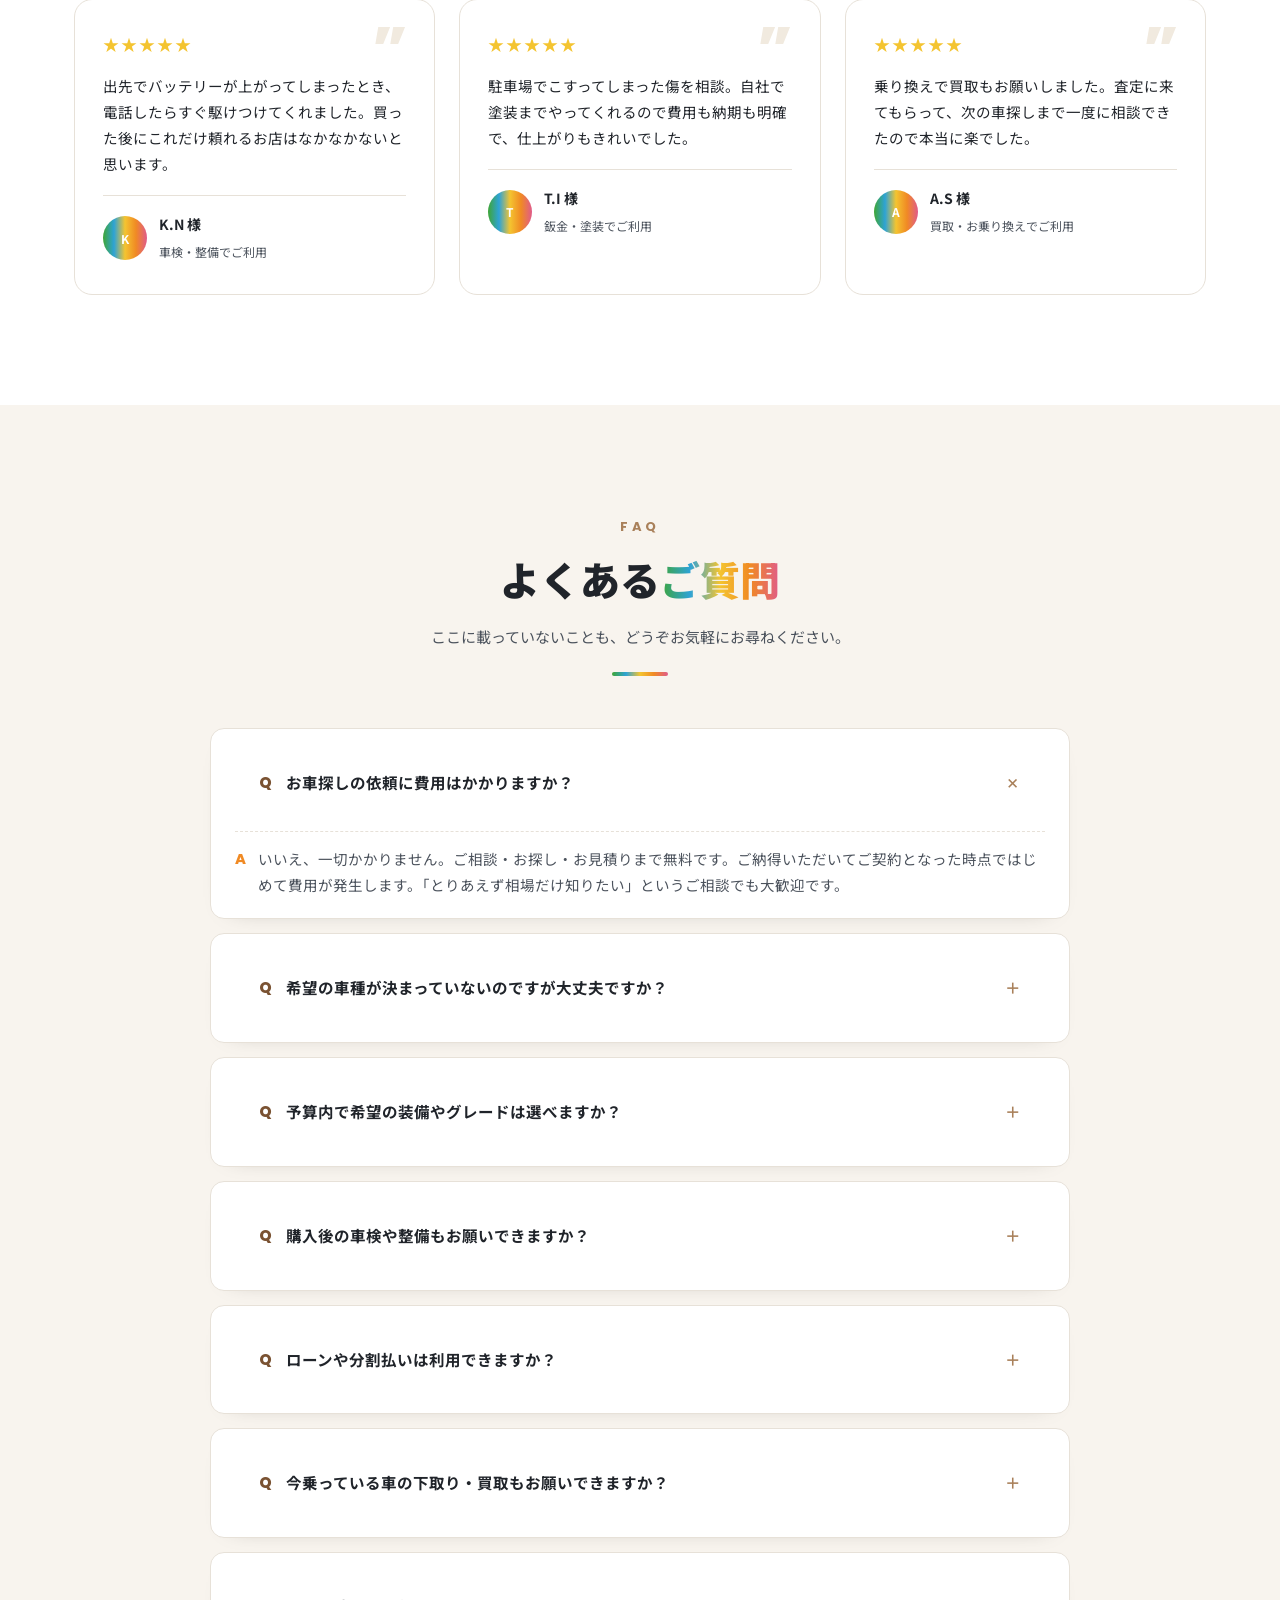
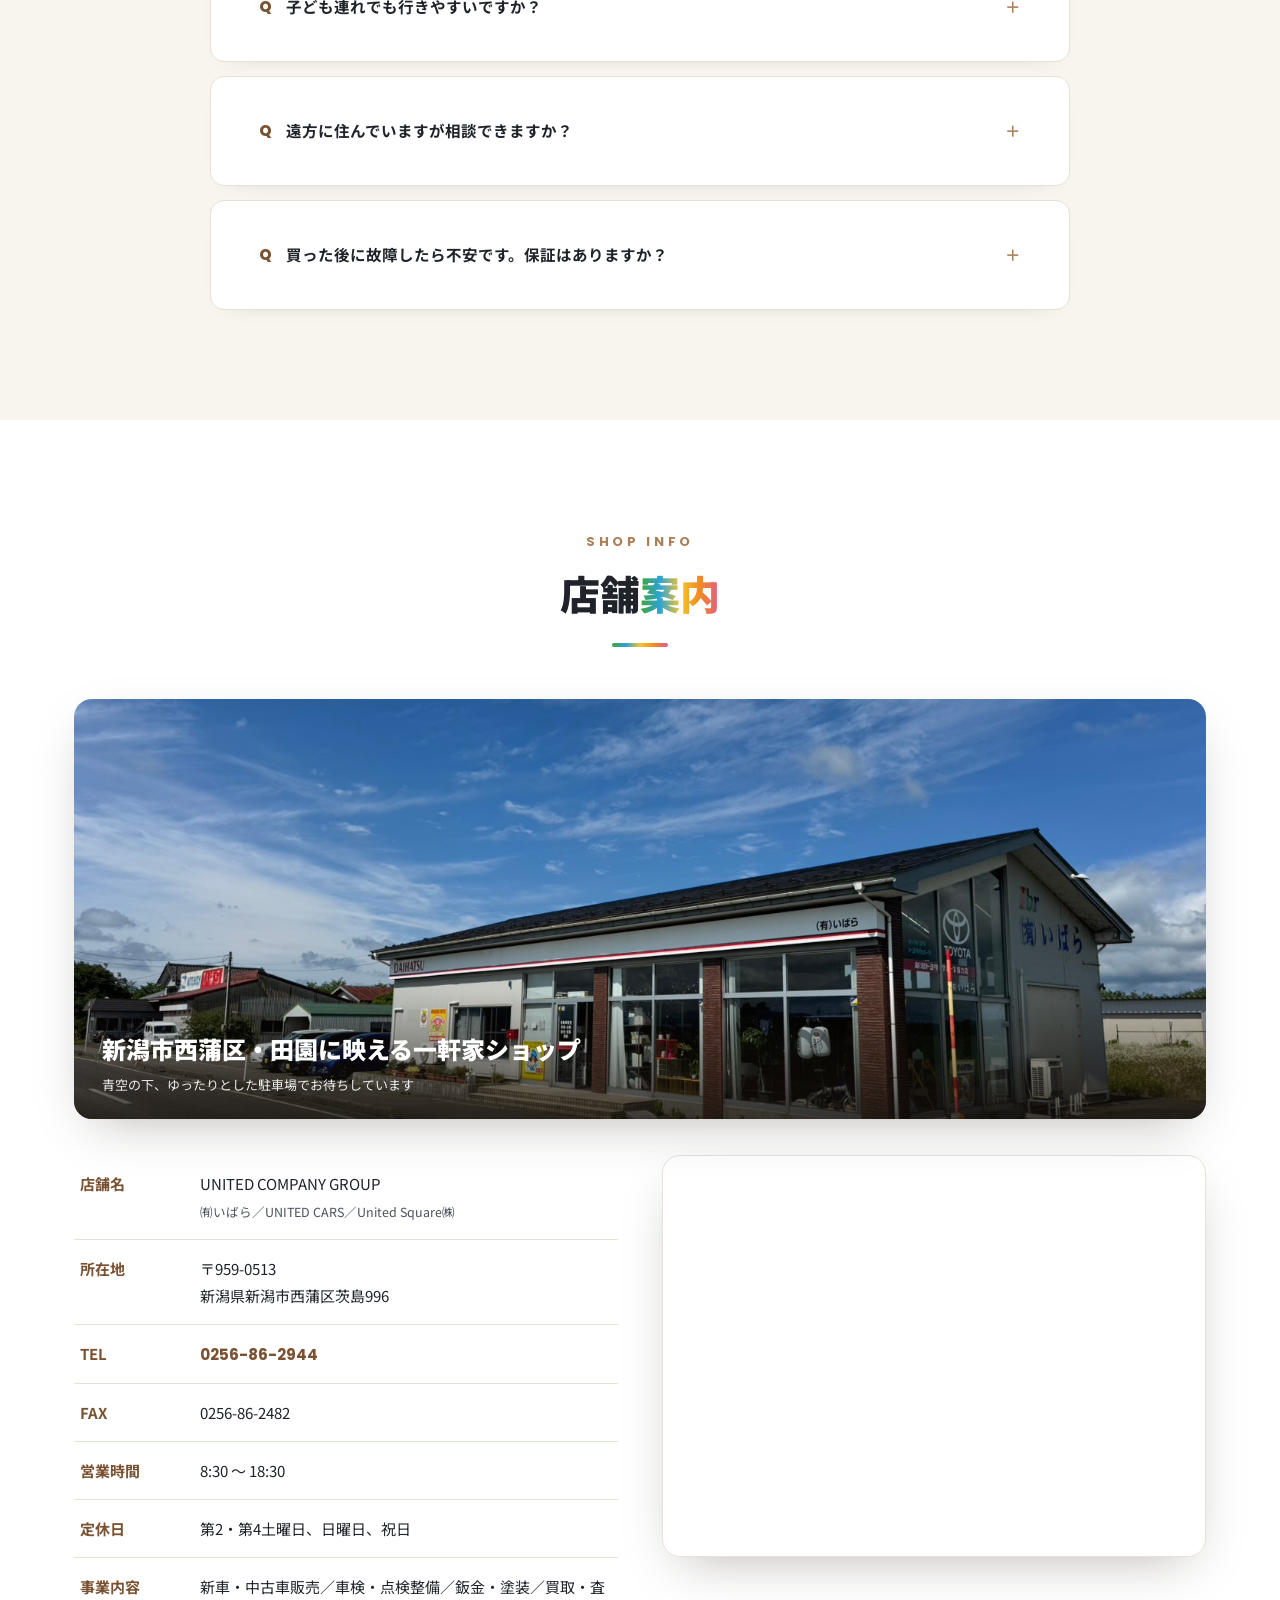
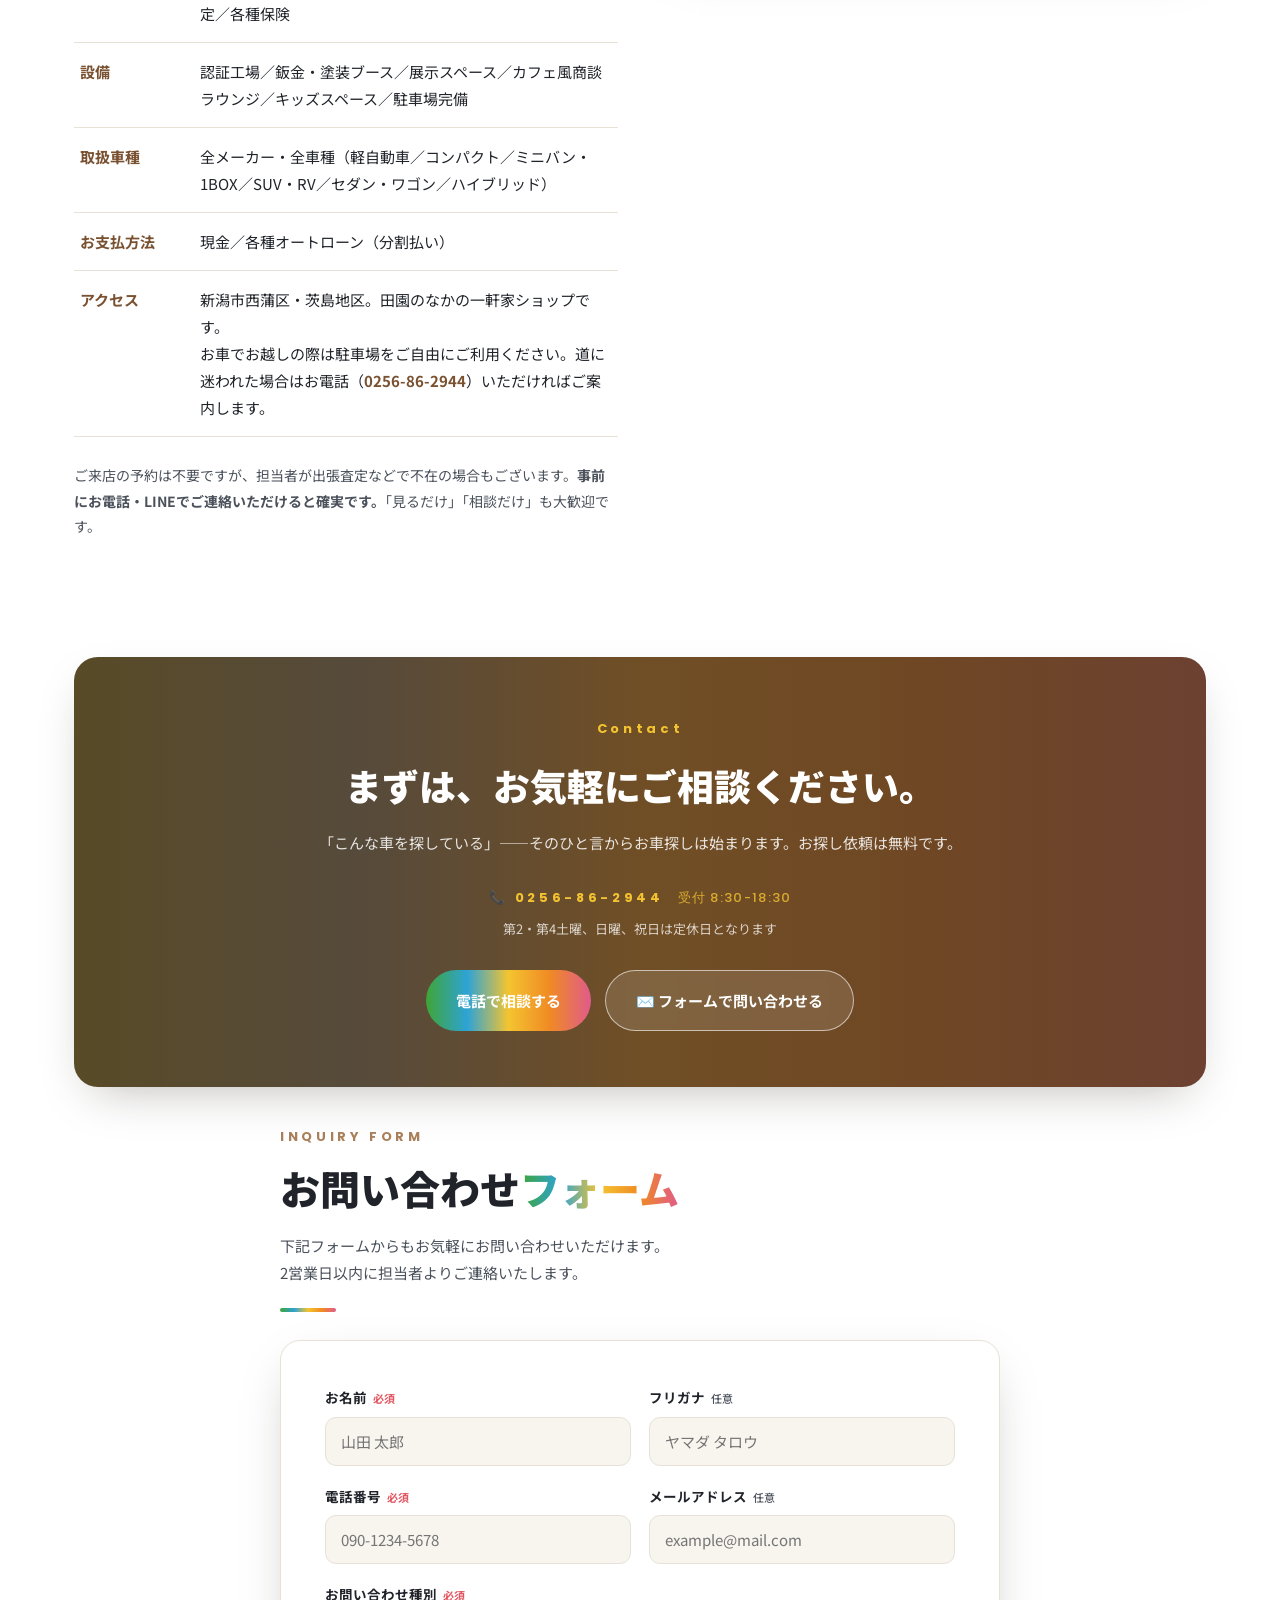
==== commit c59c07bd: "ユナイテッドカーズ紹介セクション追加＋SEO強化 - 「ユナイテッドカーズとは」「6つの強み」「よくある質問」セクションを新設 - グループ3社の役割紹介、数字スタッツ、お客様の声を6件に増量 - 店" ====
--- a/index.html
+++ b/index.html
@@ -1,11 +1,27 @@
-<!DOCTYPE html>
+﻿<!DOCTYPE html>
 <html lang="ja">
 <head>
 <meta charset="UTF-8">
 <meta name="viewport" content="width=device-width, initial-scale=1.0">
-<title>UNITED COMPANY GROUP｜車のお探し専門店｜新潟市西蒲区</title>
-<meta name="description" content="UNITED COMPANY GROUP（㈲いばら／UNITED CARS／United Square Ltd.）は新潟市西蒲区のおしゃれカー専門店。全国131のオークション会場から理想の1台をお探しします。新車・中古車販売、車検・点検、鈑金・塗装、高価買取まで。">
-<link rel="preconnect" href="https://fonts.googleapis.com">
+<title>ユナイテッドカーズ｜新潟市西蒲区の車のお探し専門店｜UNITED COMPANY GROUP（㈲いばら）</title>
+<meta name="description" content="ユナイテッドカーズ（UNITED COMPANY GROUP／㈲いばら・ユナイテッドスクエア㈱）は新潟市西蒲区茨島のおしゃれカー専門店。在庫から選ぶのではなく、全国131の提携オークション会場からご要望どおりの1台をお探しします。中古車・新車販売、車検・点検整備、鈑金・塗装、高価買取まで自社認証工場で対応。お探し依頼は無料。TEL 0256-86-2944。">
+<meta name="keywords" content="ユナイテッドカーズ,いばら,新潟市西蒲区,中古車,車探し,車検,鈑金塗装,買取,新潟 中古車販売">
+<link rel="canonical" href="https://nextrayjp.github.io/united-company-group/">
+<meta name="robots" content="index,follow,max-image-preview:large">
+<meta name="theme-color" content="#5c3d24">
+<meta property="og:type" content="website">
+<meta property="og:site_name" content="UNITED COMPANY GROUP">
+<meta property="og:locale" content="ja_JP">
+<meta property="og:url" content="https://nextrayjp.github.io/united-company-group/">
+<meta property="og:title" content="ユナイテッドカーズ｜新潟市西蒲区の車のお探し専門店｜UNITED COMPANY GROUP（㈲いばら）">
+<meta property="og:description" content="ユナイテッドカーズ（UNITED COMPANY GROUP／㈲いばら・ユナイテッドスクエア㈱）は新潟市西蒲区茨島のおしゃれカー専門店。在庫から選ぶのではなく、全国131の提携オークション会場からご要望どおりの1台をお探しします。中古車・新車販売、車検・点検整備、鈑金・塗装、高価買取まで自社認証工場で対応。お探し依頼は無料。TEL 0256-86-2944。">
+<meta property="og:image" content="https://nextrayjp.github.io/united-company-group/images/ext_wide.jpg">
+<meta name="twitter:card" content="summary_large_image">
+<meta name="twitter:title" content="ユナイテッドカーズ｜新潟市西蒲区の車のお探し専門店｜UNITED COMPANY GROUP（㈲いばら）">
+<meta name="twitter:description" content="ユナイテッドカーズ（UNITED COMPANY GROUP／㈲いばら・ユナイテッドスクエア㈱）は新潟市西蒲区茨島のおしゃれカー専門店。在庫から選ぶのではなく、全国131の提携オークション会場からご要望どおりの1台をお探しします。中古車・新車販売、車検・点検整備、鈑金・塗装、高価買取まで自社認証工場で対応。お探し依頼は無料。TEL 0256-86-2944。">
+<meta name="twitter:image" content="https://nextrayjp.github.io/united-company-group/images/ext_wide.jpg">
+<link rel="icon" href="https://nextrayjp.github.io/united-company-group/images/logo.png">
+<link rel="apple-touch-icon" href="https://nextrayjp.github.io/united-company-group/images/logo.png"><link rel="preconnect" href="https://fonts.googleapis.com">
 <link rel="preconnect" href="https://fonts.gstatic.com" crossorigin>
 <link href="https://fonts.googleapis.com/css2?family=Noto+Sans+JP:wght@400;500;700;900&family=Poppins:wght@400;500;600;700;800&display=swap" rel="stylesheet">
 <style>
@@ -244,6 +260,44 @@
 .m-nav a .en{display:block;font-size:11px;color:var(--g3);letter-spacing:.2em;margin-top:2px}
 .m-close{position:absolute;top:26px;right:26px;color:#fff;font-size:34px;cursor:pointer}
 
+/* ---------- united cars brand ---------- */
+.uc-hero{display:grid;grid-template-columns:1.1fr .9fr;gap:50px;align-items:center}
+.uc-collage{display:grid;grid-template-columns:1fr 1fr;gap:12px}
+.uc-collage img{width:100%;height:100%;object-fit:cover;border-radius:14px;aspect-ratio:4/3;box-shadow:var(--shadow)}
+.uc-collage img:first-child{grid-column:1/3;aspect-ratio:16/9}
+.uc-lead{font-size:17px;font-weight:500;line-height:1.9}
+.uc-tags{display:flex;flex-wrap:wrap;gap:8px;margin:22px 0 8px}
+.uc-tags span{background:var(--cream);border:1px solid var(--line);border-radius:30px;padding:7px 15px;font-size:12.5px;font-weight:700;color:var(--wood)}
+.group3{display:grid;grid-template-columns:repeat(3,1fr);gap:22px;margin-top:56px}
+.gcard{background:#fff;border:1px solid var(--line);border-radius:var(--radius);padding:30px 26px;box-shadow:0 10px 30px -22px rgba(0,0,0,.4)}
+.gcard .gn{font-family:"Poppins";font-weight:800;font-size:12px;letter-spacing:.2em;color:var(--wood-l)}
+.gcard h4{font-size:20px;font-weight:900;margin:6px 0 12px}
+.gcard p{font-size:14px;color:var(--ink-soft)}
+.gcard .grole{margin-top:14px;display:inline-block;background:var(--brand);color:#fff;font-size:11px;font-weight:700;padding:5px 13px;border-radius:30px}
+/* ---------- strengths ---------- */
+.str-grid{display:grid;grid-template-columns:repeat(3,1fr);gap:22px}
+.str{background:#fff;border:1px solid var(--line);border-radius:var(--radius);padding:32px 26px;position:relative;transition:.35s}
+.str:hover{transform:translateY(-6px);box-shadow:var(--shadow)}
+.str .n{font-family:"Poppins";font-weight:800;font-size:13px;color:#fff;background:var(--wood);width:38px;height:38px;border-radius:50%;display:grid;place-items:center;margin-bottom:16px}
+.str h4{font-size:18px;font-weight:800;margin-bottom:10px;line-height:1.5}
+.str p{font-size:14px;color:var(--ink-soft)}
+/* ---------- faq ---------- */
+.faq{max-width:880px;margin:0 auto;display:grid;gap:14px}
+.faq details{background:#fff;border:1px solid var(--line);border-radius:14px;padding:20px 24px}
+.faq summary{cursor:pointer;font-weight:700;font-size:16px;list-style:none;display:flex;gap:12px;align-items:flex-start}
+.faq summary::-webkit-details-marker{display:none}
+.faq summary::before{content:"Q";font-family:"Poppins";font-weight:800;color:var(--wood);flex:none}
+.faq p{margin-top:14px;padding-top:14px;border-top:1px dashed var(--line);color:var(--ink-soft);font-size:14.5px;display:flex;gap:12px}
+.faq p::before{content:"A";font-family:"Poppins";font-weight:800;color:var(--g4);flex:none}
+/* ---------- stats ---------- */
+.stats{display:grid;grid-template-columns:repeat(4,1fr);gap:18px}
+.stat{background:#fff;border:1px solid var(--line);border-radius:16px;padding:26px 18px;text-align:center}
+.stat b{display:block;font-family:"Poppins";font-weight:800;font-size:38px;line-height:1;background:var(--brand);-webkit-background-clip:text;background-clip:text;color:transparent}
+.stat span{display:block;margin-top:10px;font-size:13px;color:var(--ink-soft);font-weight:500}
+@media(max-width:960px){
+  .uc-hero,.group3,.str-grid{grid-template-columns:1fr}
+  .stats{grid-template-columns:1fr 1fr}
+}
 @media(max-width:960px){
   .msg,.reason,.shop,.cafe .inner{grid-template-columns:1fr}
   .svc-grid,.line-grid,.stock-grid,.voice-grid{grid-template-columns:1fr 1fr}
@@ -262,6 +316,75 @@
 }
 </style>
 <link rel="stylesheet" href="assets/site.css">
+<script type="application/ld+json">
+{
+  "@context": "https://schema.org",
+  "@graph": [
+    {
+      "@type": "AutoDealer",
+      "@id": "https://nextrayjp.github.io/united-company-group/#dealer",
+      "name": "UNITED COMPANY GROUP（ユナイテッドカーズ）",
+      "alternateName": ["ユナイテッドカーズ", "有限会社いばら", "ユナイテッドスクエア株式会社", "UNITED CARS"],
+      "description": "新潟市西蒲区のおしゃれカー専門店。全国131の提携オークション会場からご要望に合う1台をお探しする「お車探し専門店」。認証工場・鈑金塗装ブースを備え、車検・整備・鈑金塗装・買取まで対応します。",
+      "url": "https://nextrayjp.github.io/united-company-group/",
+      "image": "https://nextrayjp.github.io/united-company-group/images/ext_wide.jpg",
+      "logo": "https://nextrayjp.github.io/united-company-group/images/logo.png",
+      "telephone": "+81-256-86-2944",
+      "faxNumber": "+81-256-86-2482",
+      "priceRange": "¥¥",
+      "currenciesAccepted": "JPY",
+      "paymentAccepted": "現金, オートローン",
+      "address": {
+        "@type": "PostalAddress",
+        "streetAddress": "西蒲区茨島996",
+        "addressLocality": "新潟市",
+        "addressRegion": "新潟県",
+        "postalCode": "959-0513",
+        "addressCountry": "JP"
+      },
+      "geo": { "@type": "GeoCoordinates", "latitude": 37.7361, "longitude": 138.8556 },
+      "areaServed": [
+        { "@type": "City", "name": "新潟市" },
+        { "@type": "AdministrativeArea", "name": "新潟県" }
+      ],
+      "openingHoursSpecification": [{
+        "@type": "OpeningHoursSpecification",
+        "dayOfWeek": ["Monday","Tuesday","Wednesday","Thursday","Friday","Saturday"],
+        "opens": "08:30",
+        "closes": "18:30"
+      }],
+      "makesOffer": [
+        { "@type": "Offer", "itemOffered": { "@type": "Service", "name": "中古車・新車のお車探し・販売" } },
+        { "@type": "Offer", "itemOffered": { "@type": "Service", "name": "車検・点検整備" } },
+        { "@type": "Offer", "itemOffered": { "@type": "Service", "name": "鈑金・塗装" } },
+        { "@type": "Offer", "itemOffered": { "@type": "Service", "name": "高価買取・無料出張査定" } },
+        { "@type": "Offer", "itemOffered": { "@type": "Service", "name": "保証・アフターサポート" } }
+      ],
+      "aggregateRating": { "@type": "AggregateRating", "ratingValue": "5", "reviewCount": "6" }
+    },
+    {
+      "@type": "WebSite",
+      "@id": "https://nextrayjp.github.io/united-company-group/#website",
+      "url": "https://nextrayjp.github.io/united-company-group/",
+      "name": "UNITED COMPANY GROUP",
+      "inLanguage": "ja",
+      "publisher": { "@id": "https://nextrayjp.github.io/united-company-group/#dealer" }
+    },
+    {
+      "@type": "FAQPage",
+      "@id": "https://nextrayjp.github.io/united-company-group/#faq",
+      "mainEntity": [
+        { "@type": "Question", "name": "お車探しの依頼に費用はかかりますか？", "acceptedAnswer": { "@type": "Answer", "text": "いいえ、一切かかりません。ご相談・お探し・お見積りまで無料です。ご納得いただいてご契約となった時点ではじめて費用が発生します。" } },
+        { "@type": "Question", "name": "希望の車種が決まっていないのですが大丈夫ですか？", "acceptedAnswer": { "@type": "Answer", "text": "もちろん大丈夫です。ご家族構成やご予算、使い方などの条件だけでも構いません。ご希望をそのままお聞かせください。使い方をうかがったうえで、ぴったりの候補をご提案します。" } },
+        { "@type": "Question", "name": "購入後の車検や整備もお願いできますか？", "acceptedAnswer": { "@type": "Answer", "text": "はい。グループ内に認証工場と鈑金・塗装ブースを備えていますので、車検・点検整備からキズの修理まで同じお店で対応できます。" } },
+        { "@type": "Question", "name": "ローンや分割払いは利用できますか？", "acceptedAnswer": { "@type": "Answer", "text": "各種オートローンをお取り扱いしております。頭金・月々のご返済額・支払い回数など、ご予算に合わせたプランをご提案します。" } },
+        { "@type": "Question", "name": "今乗っている車の下取り・買取もお願いできますか？", "acceptedAnswer": { "@type": "Answer", "text": "はい。無料の出張査定に対応しています。お乗り換えの場合は、買取と次の1台のお探しをまとめてご相談いただけます。" } },
+        { "@type": "Question", "name": "遠方に住んでいますが相談できますか？", "acceptedAnswer": { "@type": "Answer", "text": "LINEやお電話でのご相談を承っています。車両の画像や動画をお送りしてのご案内も可能です。" } }
+      ]
+    }
+  ]
+}
+</script>
 </head>
 <body>
 
@@ -273,6 +396,7 @@
       <span><b>UNITED COMPANY</b><small>GROUP ／ NIIGATA</small></span>
     </a>
     <nav class="main">
+      <a class="nl" href="#unitedcars">ユナイテッドカーズとは</a>
       <a class="nl" href="#about">会社案内</a>
       <div class="has-drop"><a class="nl" href="service/index.html">サービス ▾</a>
         <div class="drop">
@@ -286,6 +410,7 @@
       <a class="nl" href="#lineup">取扱車種</a>
       <a class="nl" href="#stock">在庫車</a>
       <a class="nl" href="#flow">ご購入の流れ</a>
+      <a class="nl" href="#faq">よくある質問</a>
       <a class="nl" href="#shop">店舗案内</a>
     </nav>
     <div style="display:flex;align-items:center;gap:18px">
@@ -302,6 +427,7 @@
 <!-- mobile nav -->
 <div class="m-nav" id="mnav">
   <span class="m-close" id="mclose">×</span>
+  <a href="#unitedcars">ユナイテッドカーズとは<span class="en">ABOUT UNITED CARS</span></a>
   <a href="#about">会社案内<span class="en">ABOUT</span></a>
   <div class="mg">SERVICE / サービス</div>
   <a href="service/car-search.html">お車探し・販売</a>
@@ -313,6 +439,7 @@
   <a href="#lineup">取扱車種<span class="en">LINEUP</span></a>
   <a href="#stock">在庫車<span class="en">STOCK</span></a>
   <a href="#flow">ご購入の流れ<span class="en">FLOW</span></a>
+  <a href="#faq">よくある質問<span class="en">FAQ</span></a>
   <a href="#shop">店舗案内<span class="en">SHOP</span></a>
   <a href="tel:0256862944" style="color:var(--g3)">📞 0256-86-2944</a>
 </div>
@@ -352,8 +479,64 @@
   </div>
 </section>
 
+<!-- ===== UNITED CARS ===== -->
+<section class="sec" id="unitedcars">
+  <div class="wrap">
+    <div class="head rv">
+      <span class="en">About UNITED CARS</span>
+      <h2><span class="u">おしゃれカー専門店</span><br>「ユナイテッドカーズ」とは。</h2>
+      <p class="sub">新潟市西蒲区・茨島。田園のなかに佇む、ちょっと変わった車屋さん。</p>
+    </div>
+    <div class="uc-hero">
+      <div class="rv">
+        <p class="uc-lead">ユナイテッドカーズは、UNITED COMPANY GROUP が運営する<b>「おしゃれカー専門店」</b>です。ただ車を並べて売るのではなく、<b>お客様の暮らしに似合う1台を、全国から探してくる</b>——それが私たちのスタイル。</p>
+        <p style="color:var(--ink-soft);margin-top:16px">きっかけは、「車屋さんって、なんだか入りにくい」というお客様のひと言でした。だから私たちは、大きな窓から田園風景を望むカフェのような店舗をつくり、キッズスペースを置き、無理な営業をやめました。women's welcome ——女性おひとりでも、お子様連れのご家族でも、コーヒー片手にふらっと立ち寄れるお店です。</p>
+        <p style="color:var(--ink-soft);margin-top:16px">販売はもちろん、車検・点検整備、鈑金・塗装、買取・査定、そして各種保険まで。<b>認証工場と鈑金塗装ブースを自社に構えている</b>ため、「買ったあと」もずっと同じ場所で面倒を見られる。それが地域の小さな会社だからこそできる、私たちの強みです。</p>
+        <div class="uc-tags">
+          <span>おしゃれカー専門</span><span>全国131オークション会場</span><span>自社認証工場</span>
+          <span>鈑金・塗装ブース完備</span><span>無料出張査定</span><span>カフェのような店内</span>
+          <span>キッズスペースあり</span><span>各種保険取扱</span>
+        </div>
+      </div>
+      <div class="uc-collage rv">
+        <img loading="lazy" decoding="async" src="images/ext_wide.jpg" alt="ユナイテッドカーズ 店舗外観">
+        <img loading="lazy" decoding="async" src="images/int_lounge.jpg" alt="カフェのような店内ラウンジ">
+        <img loading="lazy" decoding="async" src="images/lot_cars.jpg" alt="展示車と駐車場">
+      </div>
+    </div>
+
+    <div class="group3">
+      <div class="gcard rv">
+        <span class="gn">COMPANY 01</span>
+        <h4>㈲いばら</h4>
+        <p>グループの母体となる会社。認証工場を備え、車検・点検整備・鈑金塗装といった「クルマを直し、守る」領域を長年にわたって担ってきました。地域のお客様の足を支え続けてきた、確かな技術の土台です。</p>
+        <span class="grole">整備・鈑金塗装</span>
+      </div>
+      <div class="gcard rv">
+        <span class="gn">COMPANY 02</span>
+        <h4>UNITED CARS</h4>
+        <p>おしゃれカー専門店としての販売ブランド。在庫を並べて選ばせるのではなく、ご要望をうかがってから全国131の提携オークション会場でお探しする「お車探し専門」のスタイルを取っています。</p>
+        <span class="grole">販売・お車探し</span>
+      </div>
+      <div class="gcard rv">
+        <span class="gn">COMPANY 03</span>
+        <h4>United Square ㈱</h4>
+        <p>ユナイテッドスクエア株式会社。買取・査定や各種保険、グループ全体の運営を担当します。売る・買う・直す・守るを1社で完結させ、お客様の窓口を「ひとつ」にまとめる役割です。</p>
+        <span class="grole">買取・保険・運営</span>
+      </div>
+    </div>
+
+    <div class="stats rv" style="margin-top:56px">
+      <div class="stat"><b class="en">131</b><span>全国提携オークション会場</span></div>
+      <div class="stat"><b class="en">3</b><span>グループ会社の連携体制</span></div>
+      <div class="stat"><b class="en">0</b><span>お探し依頼にかかる費用（円）</span></div>
+      <div class="stat"><b class="en">1</b><span>販売から整備まで窓口はひとつ</span></div>
+    </div>
+  </div>
+</section>
+
 <!-- ===== ABOUT / MESSAGE ===== -->
-<section class="sec" id="about">
+<section class="sec cream" id="about">
   <div class="wrap">
     <div class="head rv">
       <span class="en">Our Message</span>
@@ -361,7 +544,7 @@
     </div>
     <div class="msg">
       <div class="msg-img rv">
-        <img src="images/lot_cars.jpg" alt="UNITED COMPANY GROUP 店舗と展示車">
+        <img loading="lazy" decoding="async" src="images/lot_cars.jpg" alt="UNITED COMPANY GROUP 店舗と展示車">
         <div class="badge"><b class="en">131</b><span>全国提携オークション会場</span></div>
       </div>
       <div class="rv">
@@ -380,7 +563,7 @@
 </section>
 
 <!-- ===== SERVICE ===== -->
-<section class="sec cream" id="service">
+<section class="sec" id="service">
   <div class="wrap">
     <div class="head rv">
       <span class="en">Service</span>
@@ -402,7 +585,7 @@
 </section>
 
 <!-- ===== LINEUP ===== -->
-<section class="sec" id="lineup">
+<section class="sec cream" id="lineup">
   <div class="wrap">
     <div class="head rv">
       <span class="en">Lineup</span>
@@ -421,7 +604,7 @@
 </section>
 
 <!-- ===== STOCK ===== -->
-<section class="sec cream" id="stock">
+<section class="sec" id="stock">
   <div class="wrap">
     <div class="head rv">
       <span class="en">Pick Up Stock</span>
@@ -430,7 +613,7 @@
     </div>
     <div class="stock-grid">
       <div class="card rv">
-        <div class="ph"><span class="tag">おすすめ</span><img src="images/car1.jpg" alt="スズキ ソリオ Gリミテッド"></div>
+        <div class="ph"><span class="tag">おすすめ</span><img loading="lazy" decoding="async" src="images/car1.jpg" alt="スズキ ソリオ Gリミテッド"></div>
         <div class="body">
           <h4>スズキ ソリオ</h4>
           <div class="grade">Gリミテッド ／ 支払総額はお問い合わせください</div>
@@ -438,7 +621,7 @@
         </div>
       </div>
       <div class="card rv">
-        <div class="ph"><span class="tag">人気</span><img src="images/car2.jpg" alt="日産 デイズ ハイウェイスターX"></div>
+        <div class="ph"><span class="tag">人気</span><img loading="lazy" decoding="async" src="images/car2.jpg" alt="日産 デイズ ハイウェイスターX"></div>
         <div class="body">
           <h4>日産 デイズ</h4>
           <div class="grade">ハイウェイスターX ／ 支払総額はお問い合わせください</div>
@@ -446,7 +629,7 @@
         </div>
       </div>
       <div class="card rv">
-        <div class="ph"><span class="tag">上質</span><img src="images/car3.jpg" alt="トヨタ アルファード Z"></div>
+        <div class="ph"><span class="tag">上質</span><img loading="lazy" decoding="async" src="images/car3.jpg" alt="トヨタ アルファード Z"></div>
         <div class="body">
           <h4>トヨタ アルファード</h4>
           <div class="grade">Z ／ 支払総額はお問い合わせください</div>
@@ -471,9 +654,9 @@
       </div>
     </div>
     <div class="pics">
-      <img class="big" src="images/int_bright.jpg" alt="田園を望む明るいカフェのような店内">
-      <img src="images/int_table.jpg" alt="ゆったりくつろげるテーブル席">
-      <img src="images/int_tent.jpg" alt="お子様も遊べるキッズスペース">
+      <img class="big" loading="lazy" decoding="async" src="images/int_bright.jpg" alt="田園を望む明るいカフェのような店内">
+      <img loading="lazy" decoding="async" src="images/int_table.jpg" alt="ゆったりくつろげるテーブル席">
+      <img loading="lazy" decoding="async" src="images/int_tent.jpg" alt="お子様も遊べるキッズスペース">
     </div>
   </div>
 </section>
@@ -519,6 +702,25 @@
   </div>
 </section>
 
+<!-- ===== STRENGTHS ===== -->
+<section class="sec" id="strength">
+  <div class="wrap">
+    <div class="head rv">
+      <span class="en">Our Strength</span>
+      <h2>ユナイテッドカーズの<span class="u">6つの強み</span></h2>
+      <p class="sub">「買うとき」だけでなく、「乗っているあいだ」ずっと頼れるお店であるために。</p>
+    </div>
+    <div class="str-grid">
+      <div class="str rv"><div class="n en">01</div><h4>全国131会場から探す<br>「お車探し専門」</h4><p>在庫展示型ではないから、選択肢は桁違い。ご予算・車種・色・グレード・装備まで、ご要望を細かくうかがってからお探しします。お探し依頼は無料、ご成約まで費用はいただきません。</p></div>
+      <div class="str rv"><div class="n en">02</div><h4>自社認証工場で<br>納車前も納車後も安心</h4><p>グループ内に認証工場を構えているため、納車前の整備はもちろん、その後の車検・点検・オイル交換まで同じ場所でお任せいただけます。整備履歴が1か所に残るのも大きな安心材料です。</p></div>
+      <div class="str rv"><div class="n en">03</div><h4>鈑金・塗装ブース完備<br>キズもヘコミもその場で</h4><p>ちょっとしたスリキズから板金修理まで自社ブースで対応。外注に出さないぶん、仕上がり・納期・費用のすべてでご相談に乗りやすいのが特長です。</p></div>
+      <div class="str rv"><div class="n en">04</div><h4>「JAFより早く駆けつける」<br>小回りの利く緊急対応</h4><p>出先での急なトラブルにも、地域密着だからこそのスピードで対応します。大きな会社にはできない小回りの利き方で、お客様の「困った」を最短で解決します。</p></div>
+      <div class="str rv"><div class="n en">05</div><h4>無料の出張査定と<br>高価買取</h4><p>ご自宅・職場までお伺いする無料の出張査定に対応。お乗り換えの際は、次の1台のお探しとまとめてご相談いただけます。手続きもワンストップです。</p></div>
+      <div class="str rv"><div class="n en">06</div><h4>充実の保証制度と<br>各種保険の取扱い</h4><p>ご購入後の万一に備えた保証制度をご用意。自動車保険など各種保険もあわせてご相談いただけるので、「保険はどこに聞けば？」と迷うこともありません。</p></div>
+    </div>
+  </div>
+</section>
+
 <!-- ===== VOICES ===== -->
 <section class="sec">
   <div class="wrap">
@@ -530,19 +732,44 @@
       <div class="voice rv"><span class="q en">”</span><div class="stars">★★★★★</div><p>予算内で希望のグレードは無理かなと思っていたら、条件ぴったりの1台を探してくれました。無理な営業もなく、安心してお任せできました。</p><div class="who"><span class="av">Y</span><div><b>Y.T 様</b><span>スズキ ソリオ ご購入</span></div></div></div>
       <div class="voice rv"><span class="q en">”</span><div class="stars">★★★★★</div><p>店内がカフェみたいで、子ども連れでも全然気を使わずゆっくり選べました。女性ひとりでも入りやすい雰囲気が良かったです。</p><div class="who"><span class="av">M</span><div><b>M.K 様</b><span>日産 デイズ ご購入</span></div></div></div>
       <div class="voice rv"><span class="q en">”</span><div class="stars">★★★★★</div><p>購入後の車検や整備まで同じお店でお願いできるので安心。困ったときにすぐ相談できる、頼れる存在です。</p><div class="who"><span class="av">S</span><div><b>S.W 様</b><span>トヨタ アルファード ご購入</span></div></div></div>
+      <div class="voice rv"><span class="q en">”</span><div class="stars">★★★★★</div><p>出先でバッテリーが上がってしまったとき、電話したらすぐ駆けつけてくれました。買った後にこれだけ頼れるお店はなかなかないと思います。</p><div class="who"><span class="av">K</span><div><b>K.N 様</b><span>車検・整備でご利用</span></div></div></div>
+      <div class="voice rv"><span class="q en">”</span><div class="stars">★★★★★</div><p>駐車場でこすってしまった傷を相談。自社で塗装までやってくれるので費用も納期も明確で、仕上がりもきれいでした。</p><div class="who"><span class="av">T</span><div><b>T.I 様</b><span>鈑金・塗装でご利用</span></div></div></div>
+      <div class="voice rv"><span class="q en">”</span><div class="stars">★★★★★</div><p>乗り換えで買取もお願いしました。査定に来てもらって、次の車探しまで一度に相談できたので本当に楽でした。</p><div class="who"><span class="av">A</span><div><b>A.S 様</b><span>買取・お乗り換えでご利用</span></div></div></div>
+    </div>
+  </div>
+</section>
+
+<!-- ===== FAQ ===== -->
+<section class="sec cream" id="faq">
+  <div class="wrap">
+    <div class="head rv">
+      <span class="en">FAQ</span>
+      <h2>よくある<span class="u">ご質問</span></h2>
+      <p class="sub">ここに載っていないことも、どうぞお気軽にお尋ねください。</p>
+    </div>
+    <div class="faq rv">
+      <details open><summary>お車探しの依頼に費用はかかりますか？</summary><p>いいえ、一切かかりません。ご相談・お探し・お見積りまで無料です。ご納得いただいてご契約となった時点ではじめて費用が発生します。「とりあえず相場だけ知りたい」というご相談でも大歓迎です。</p></details>
+      <details><summary>希望の車種が決まっていないのですが大丈夫ですか？</summary><p>もちろん大丈夫です。「4人家族で使いたい」「雪道が不安」「予算は◯◯万円まで」といった条件だけでも構いません。使い方をうかがったうえで、ぴったりの候補をこちらからご提案します。</p></details>
+      <details><summary>予算内で希望の装備やグレードは選べますか？</summary><p>私たちは全国131の提携オークション会場からお探しするため、選択肢が非常に多いのが強みです。「この予算でこの色・このグレード」といった条件でも、粘り強くお探しします。まずはご希望をそのままお聞かせください。</p></details>
+      <details><summary>購入後の車検や整備もお願いできますか？</summary><p>はい。グループ内に認証工場と鈑金・塗装ブースを備えていますので、車検・点検整備からキズの修理まで同じお店で対応できます。整備履歴が1か所にまとまるため、次のお乗り換えの際にも有利です。</p></details>
+      <details><summary>ローンや分割払いは利用できますか？</summary><p>各種オートローンをお取り扱いしております。頭金・月々のご返済額・支払い回数など、ご予算に合わせたプランをご提案しますので、お気軽にご相談ください。</p></details>
+      <details><summary>今乗っている車の下取り・買取もお願いできますか？</summary><p>はい。無料の出張査定に対応しています。お乗り換えの場合は、買取と次の1台のお探しをまとめてご相談いただけますので、手続きも一度で済みます。</p></details>
+      <details><summary>子ども連れでも行きやすいですか？</summary><p>キッズスペースをご用意しています。店内はカフェのような造りで、大きな窓から田園風景が見えるゆったりした空間です。女性のお客様おひとりでのご来店も多く、無理な営業は一切いたしません。</p></details>
+      <details><summary>遠方に住んでいますが相談できますか？</summary><p>LINEやお電話でのご相談を承っています。車両の画像や動画をお送りしてのご案内も可能ですので、ご来店が難しい方もどうぞご利用ください。</p></details>
+      <details><summary>買った後に故障したら不安です。保証はありますか？</summary><p>充実の保証制度をご用意しています。また、出先でのトラブルにも地域密着ならではのスピードで駆けつけます。「困ったときに真っ先に思い出してもらえるお店」であることを大切にしています。</p></details>
     </div>
   </div>
 </section>
 
 <!-- ===== SHOP ===== -->
-<section class="sec cream" id="shop">
+<section class="sec" id="shop">
   <div class="wrap">
     <div class="head rv">
       <span class="en">Shop Info</span>
       <h2>店舗<span class="u">案内</span></h2>
     </div>
     <div class="shop-banner rv">
-      <img src="images/ext_wide.jpg" alt="UNITED COMPANY GROUP（㈲いばら）店舗外観">
+      <img loading="lazy" decoding="async" src="images/ext_wide.jpg" alt="UNITED COMPANY GROUP（㈲いばら）店舗外観">
       <div class="sb-cap"><b>新潟市西蒲区・田園に映える一軒家ショップ</b><span>青空の下、ゆったりとした駐車場でお待ちしています</span></div>
     </div>
     <div class="shop">
@@ -555,7 +782,12 @@
           <tr><th>営業時間</th><td>8:30 〜 18:30</td></tr>
           <tr><th>定休日</th><td>第2・第4土曜日、日曜日、祝日</td></tr>
           <tr><th>事業内容</th><td>新車・中古車販売／車検・点検整備／鈑金・塗装／買取・査定／各種保険</td></tr>
+          <tr><th>設備</th><td>認証工場／鈑金・塗装ブース／展示スペース／カフェ風商談ラウンジ／キッズスペース／駐車場完備</td></tr>
+          <tr><th>取扱車種</th><td>全メーカー・全車種（軽自動車／コンパクト／ミニバン・1BOX／SUV・RV／セダン・ワゴン／ハイブリッド）</td></tr>
+          <tr><th>お支払方法</th><td>現金／各種オートローン（分割払い）</td></tr>
+          <tr><th>アクセス</th><td>新潟市西蒲区・茨島地区。田園のなかの一軒家ショップです。<br>お車でお越しの際は駐車場をご自由にご利用ください。道に迷われた場合はお電話（<a href="tel:0256862944" style="color:var(--wood);font-weight:700">0256-86-2944</a>）いただければご案内します。</td></tr>
         </table>
+        <p style="color:var(--ink-soft);font-size:14px">ご来店の予約は不要ですが、担当者が出張査定などで不在の場合もございます。<b>事前にお電話・LINEでご連絡いただけると確実です。</b>「見るだけ」「相談だけ」も大歓迎です。</p>
       </div>
       <div class="map-box rv">
         <iframe loading="lazy" referrerpolicy="no-referrer-when-downgrade"
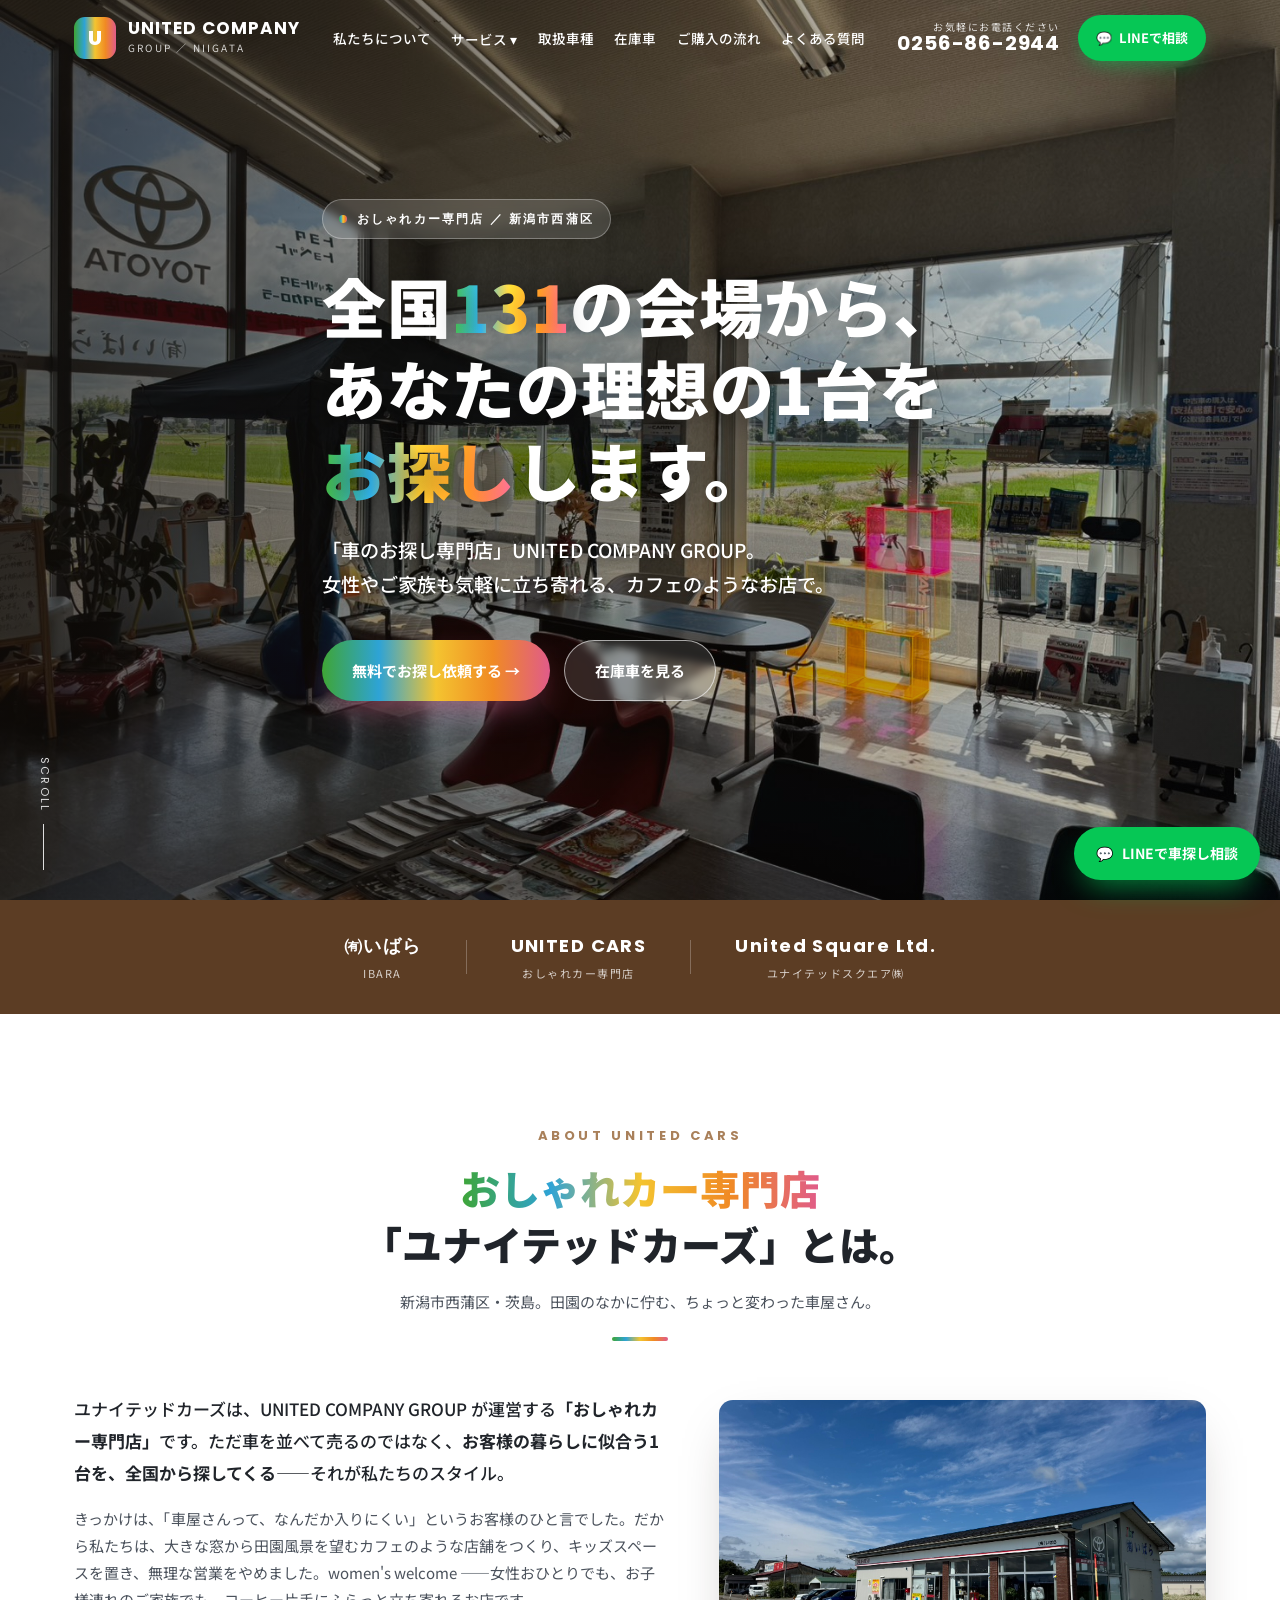
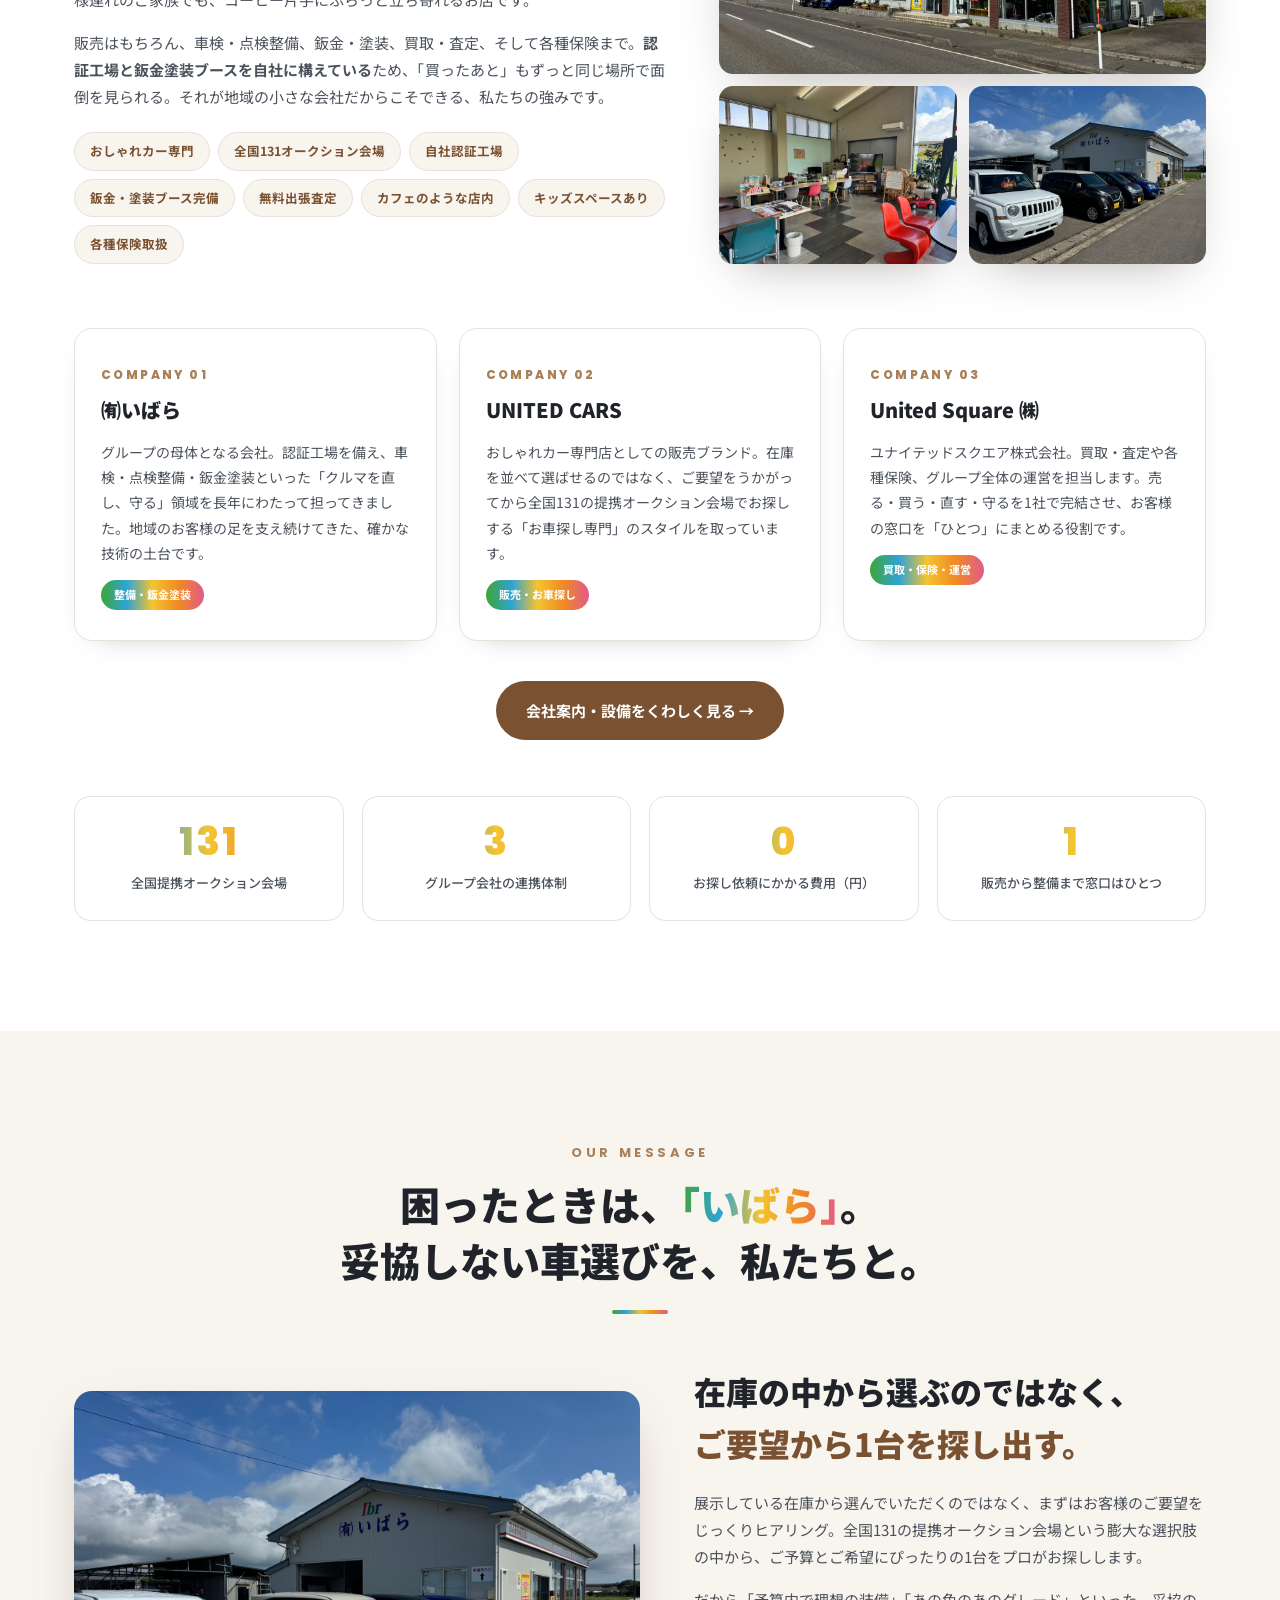
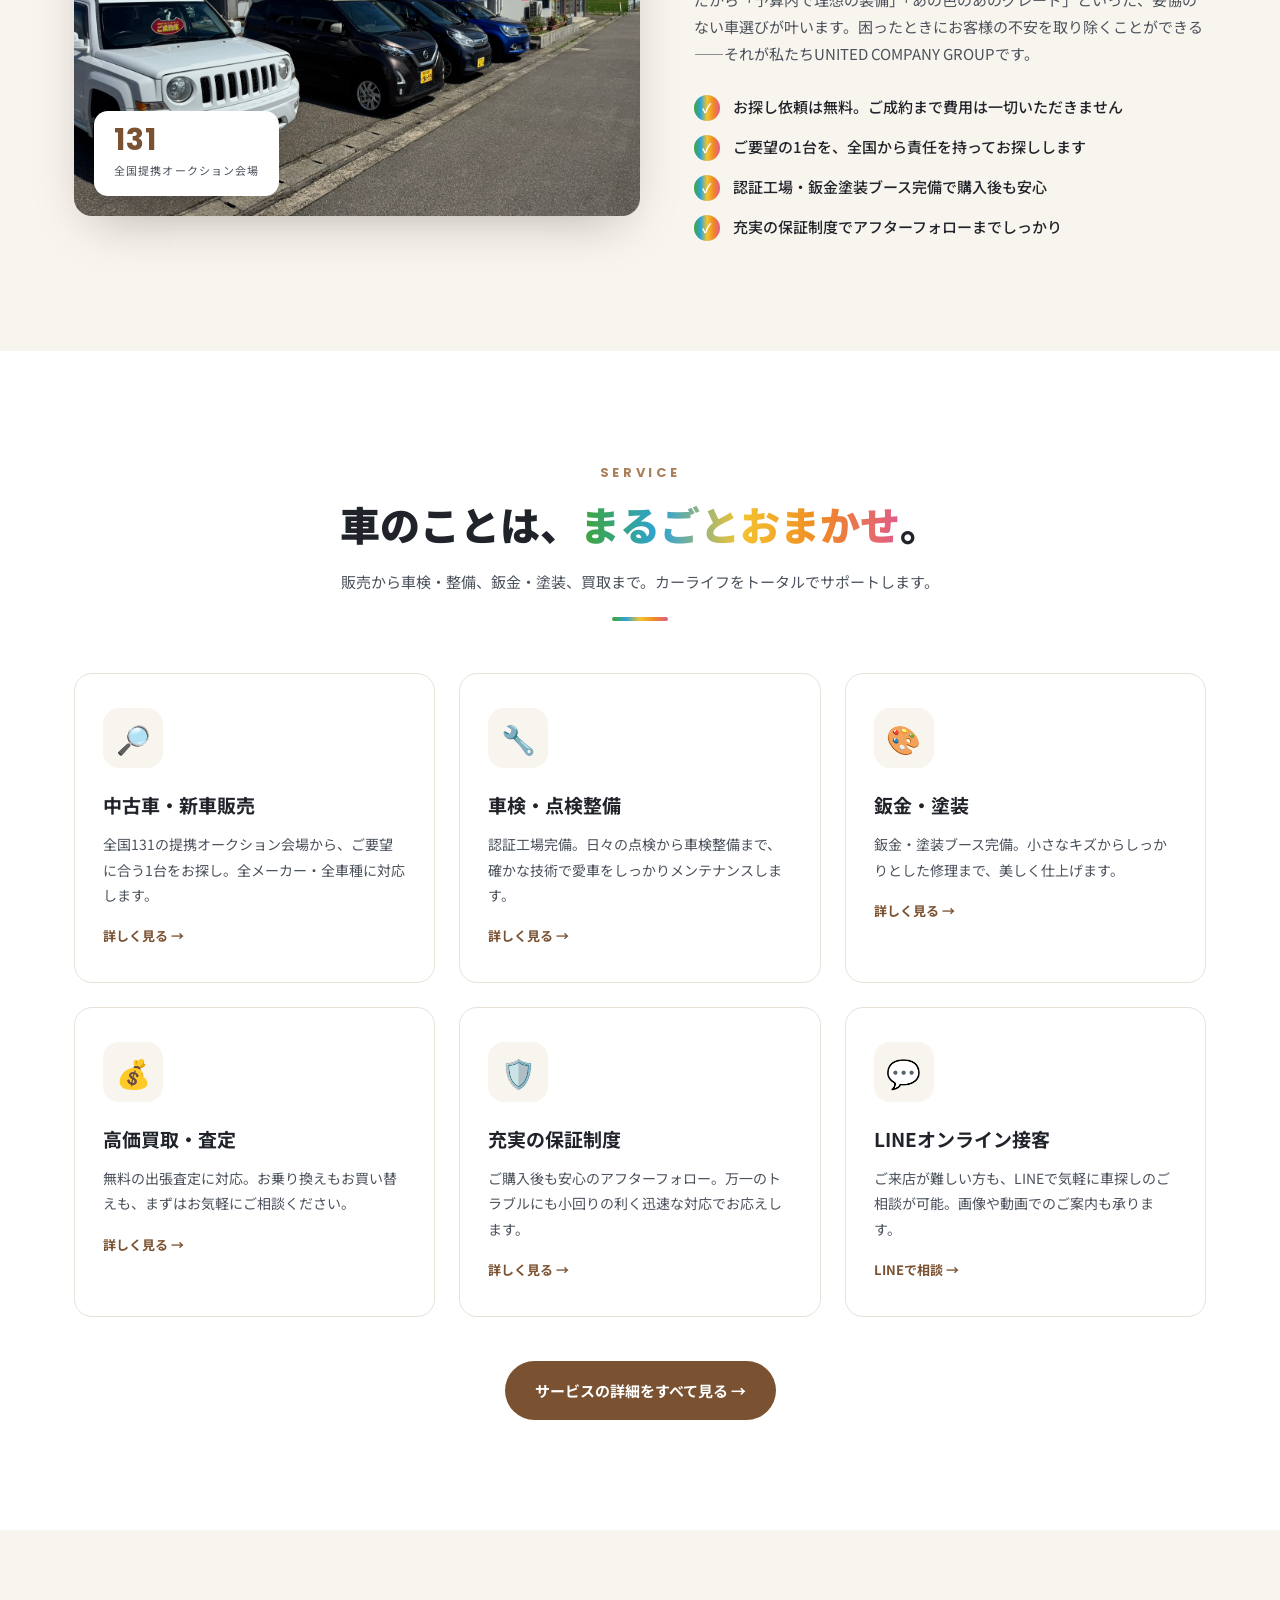
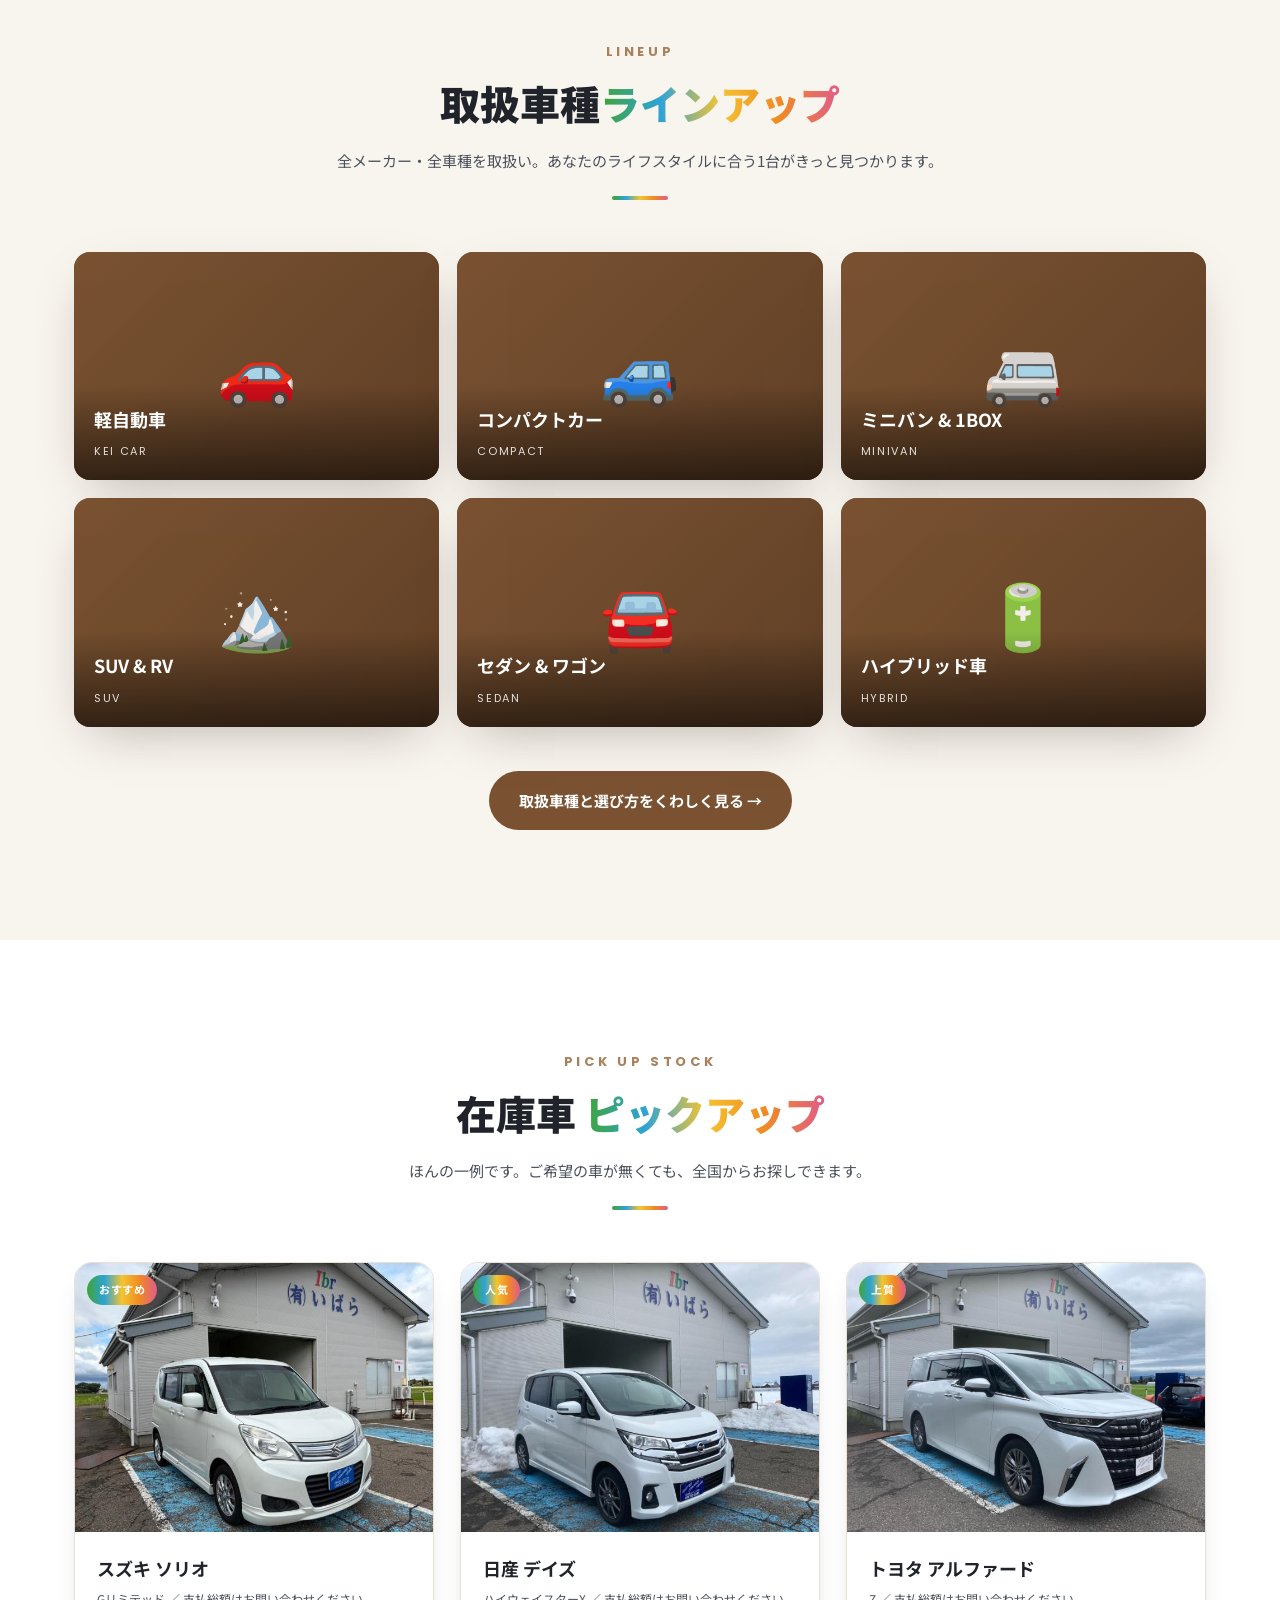
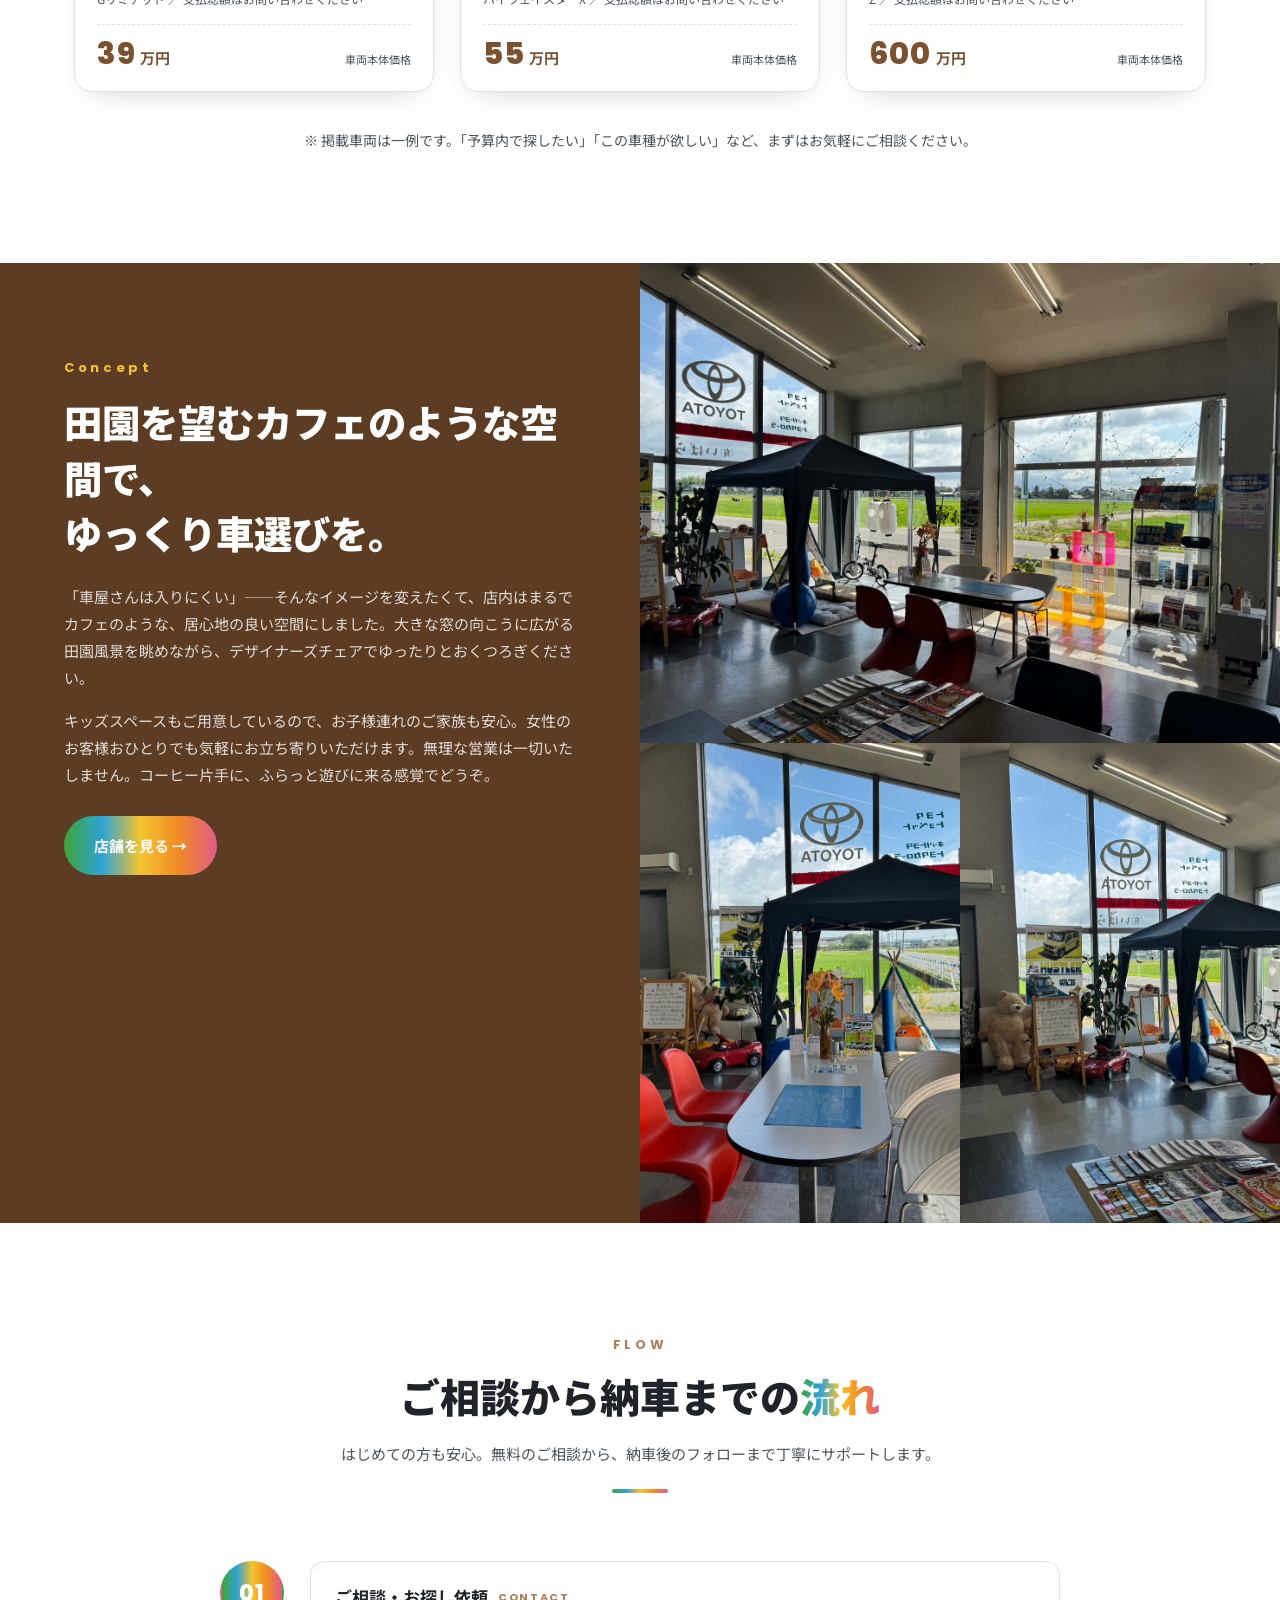
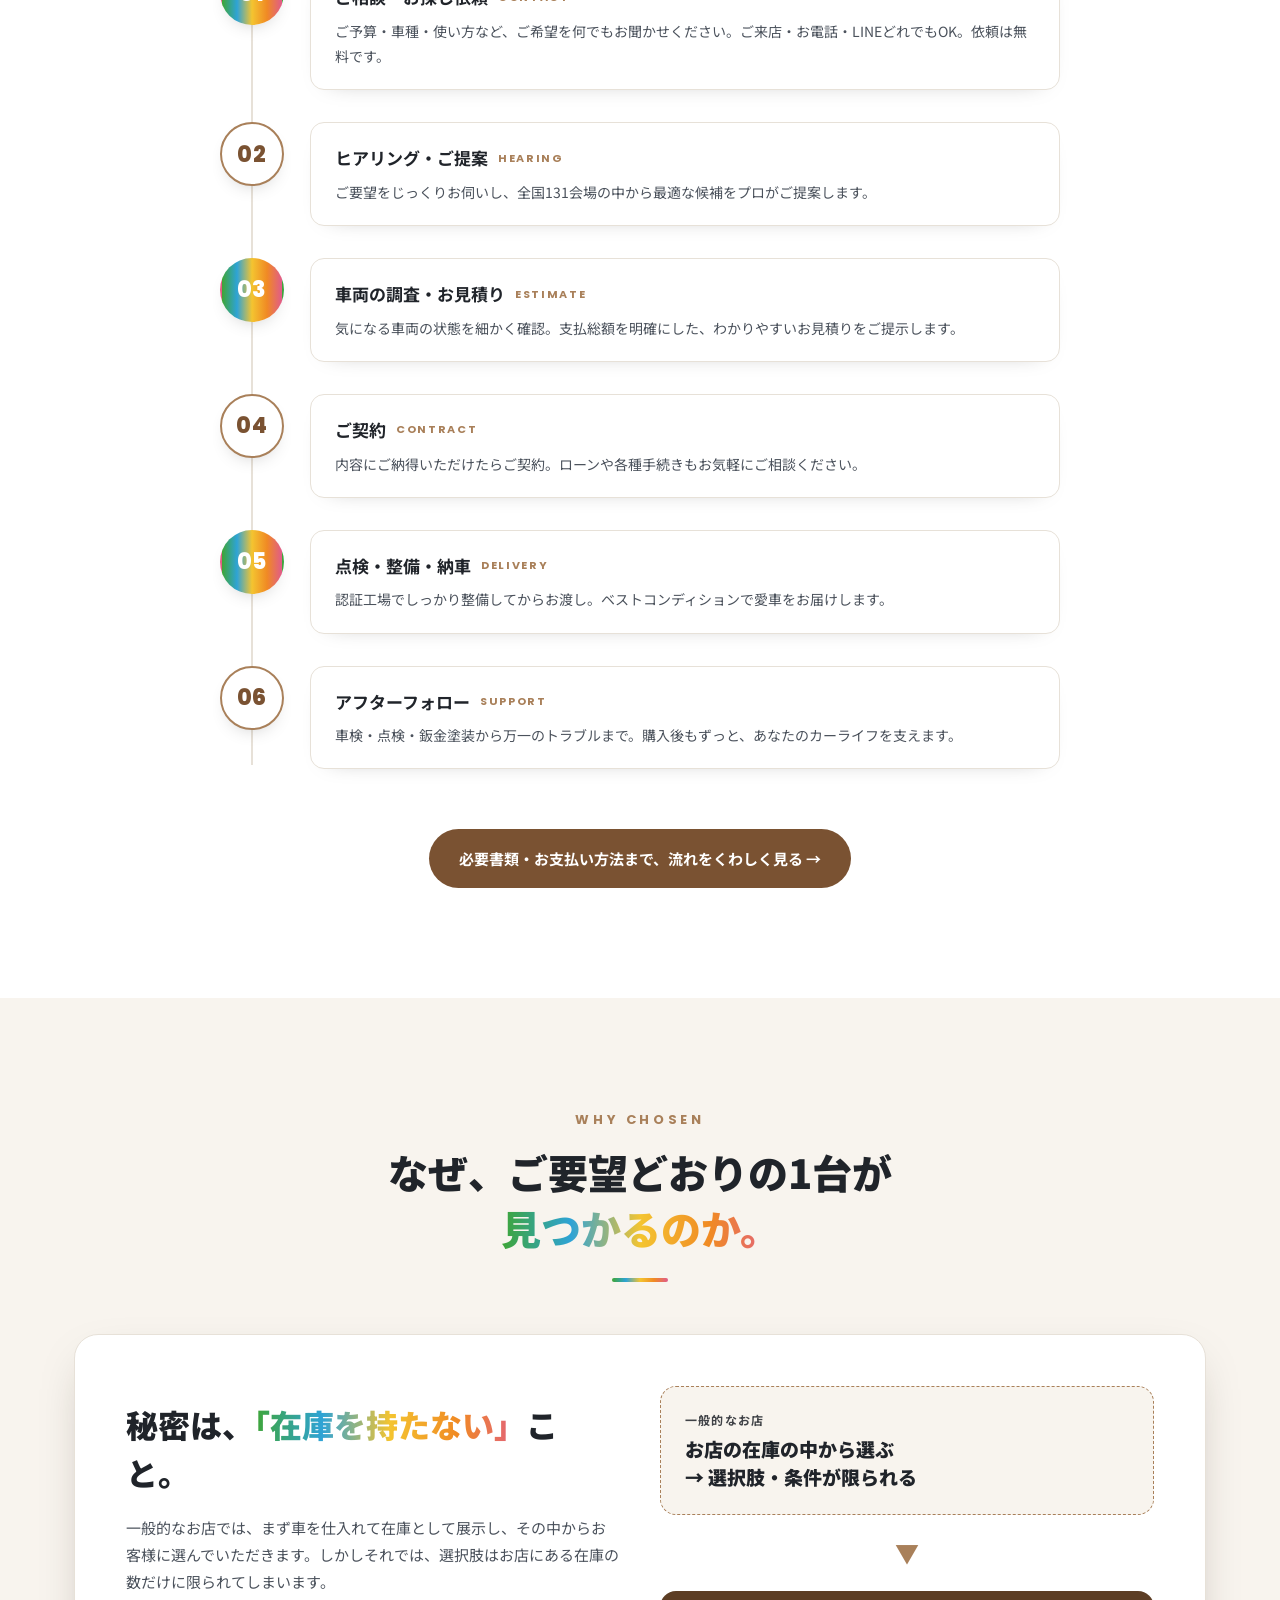
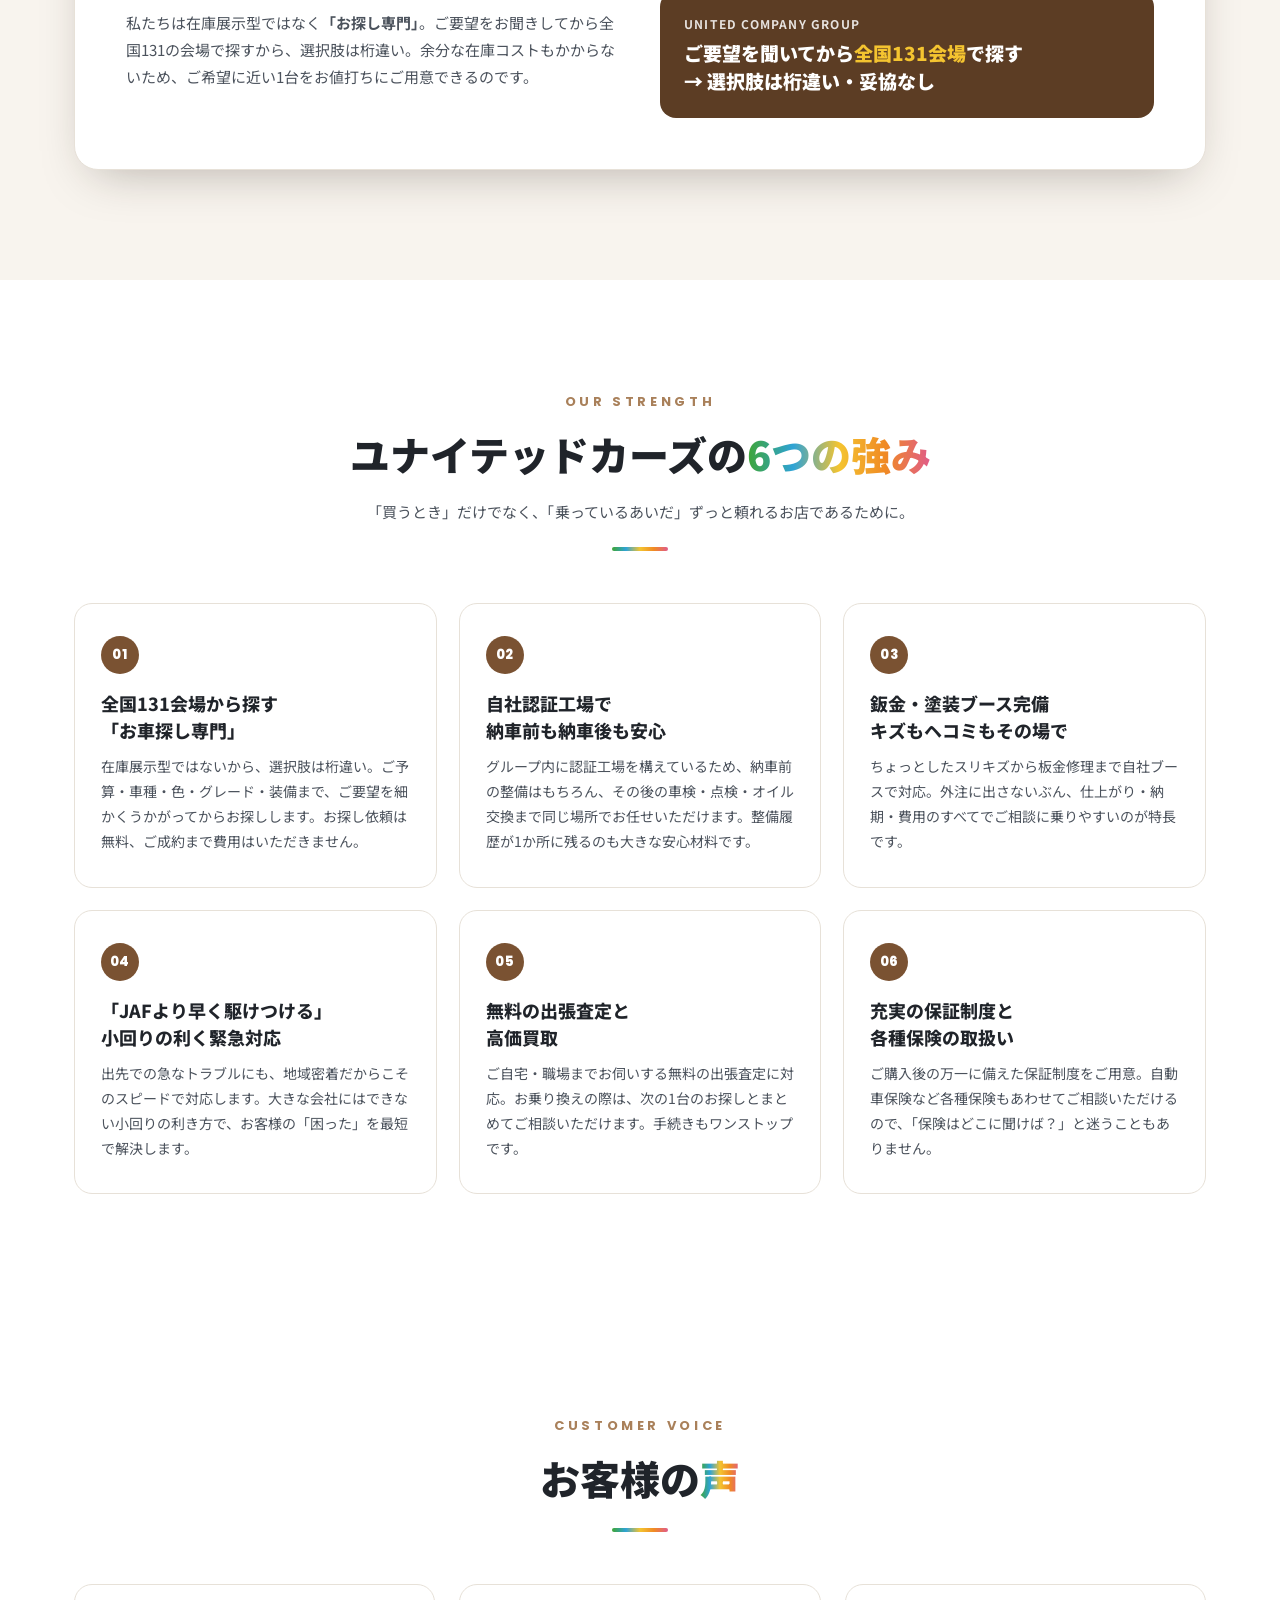
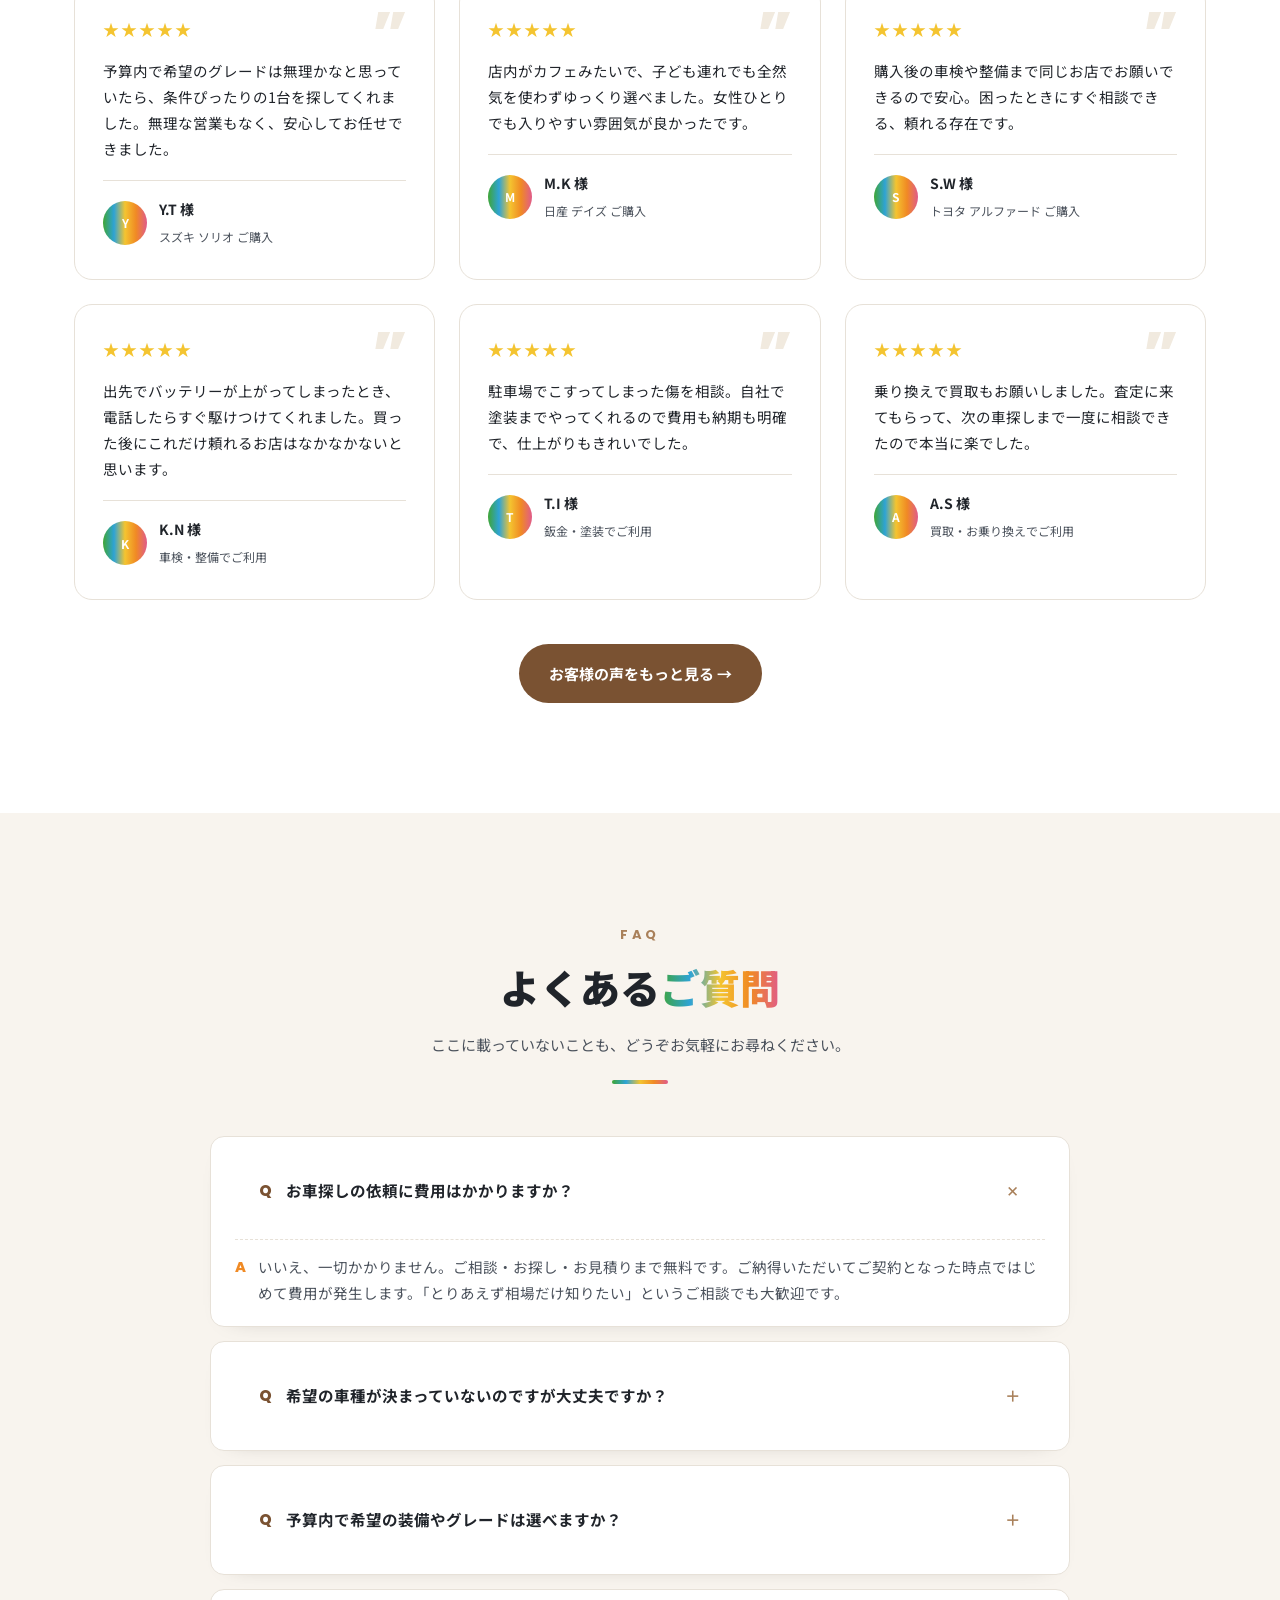
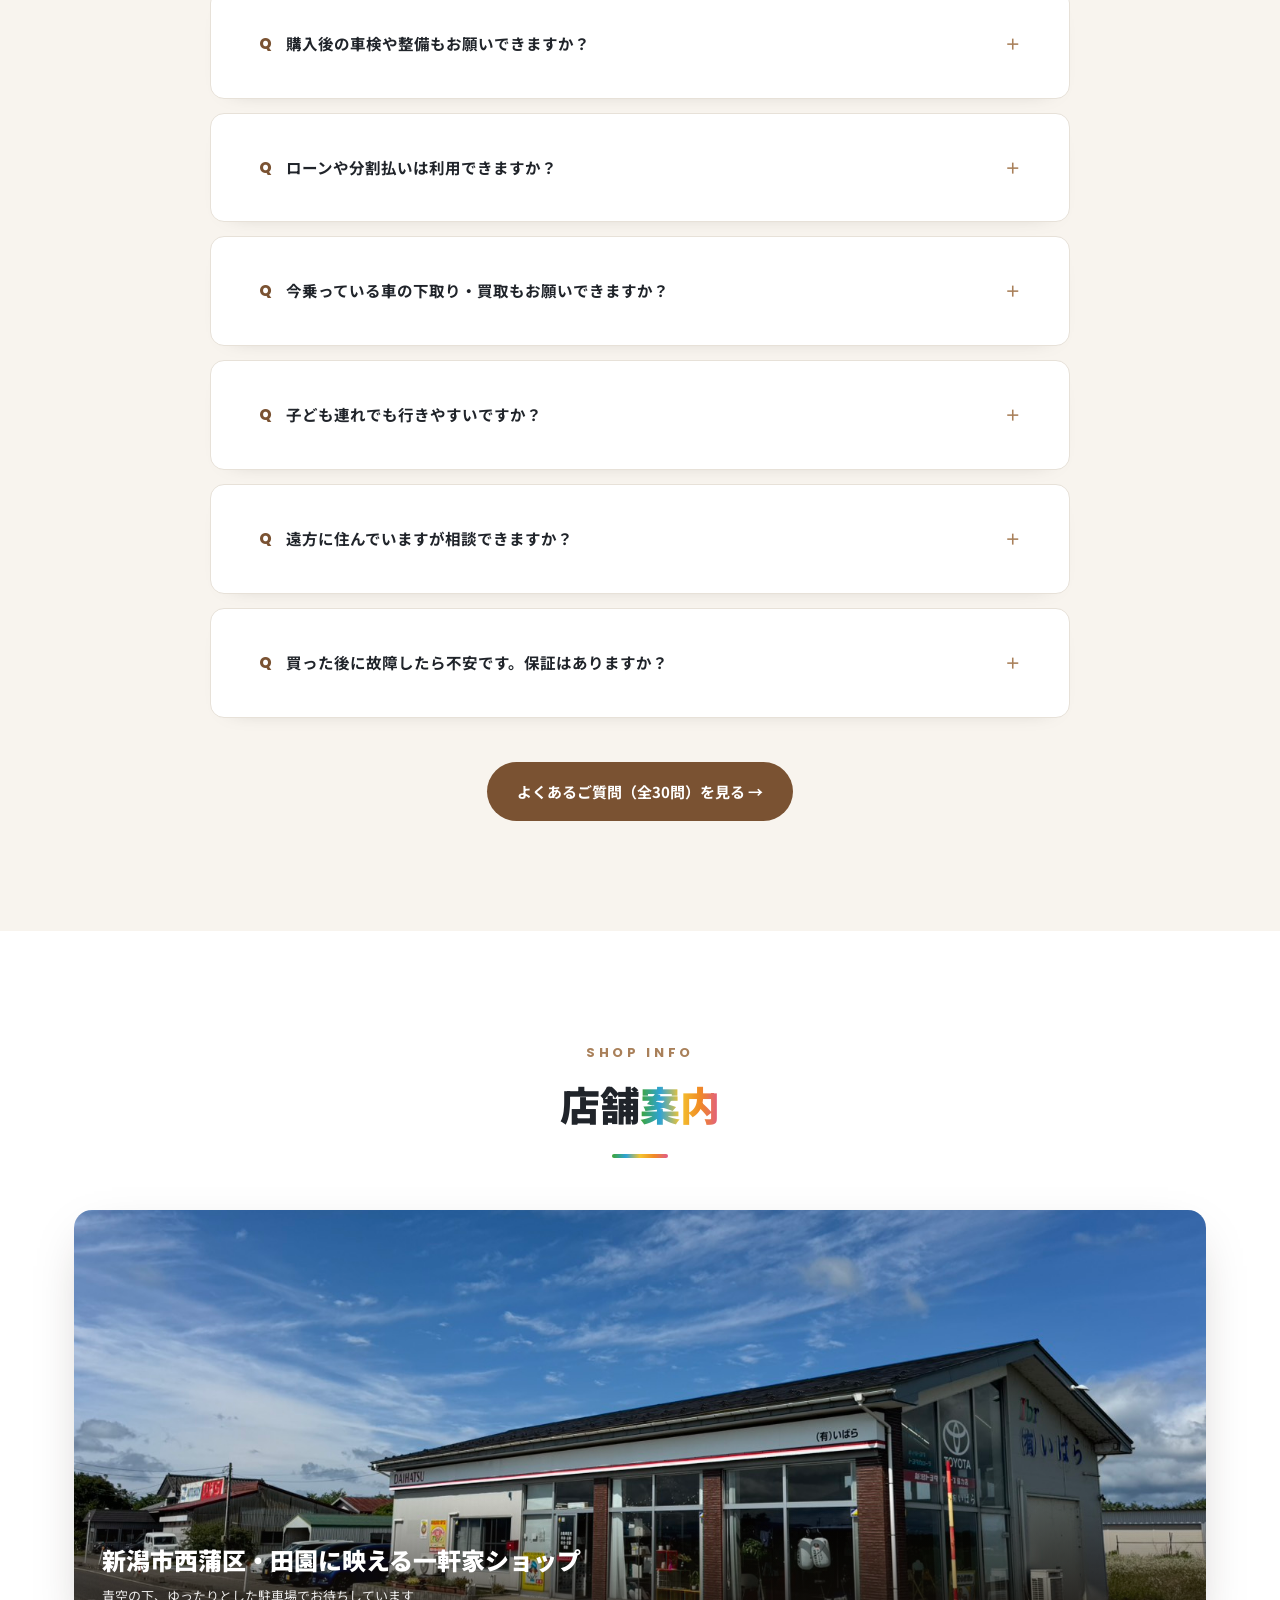
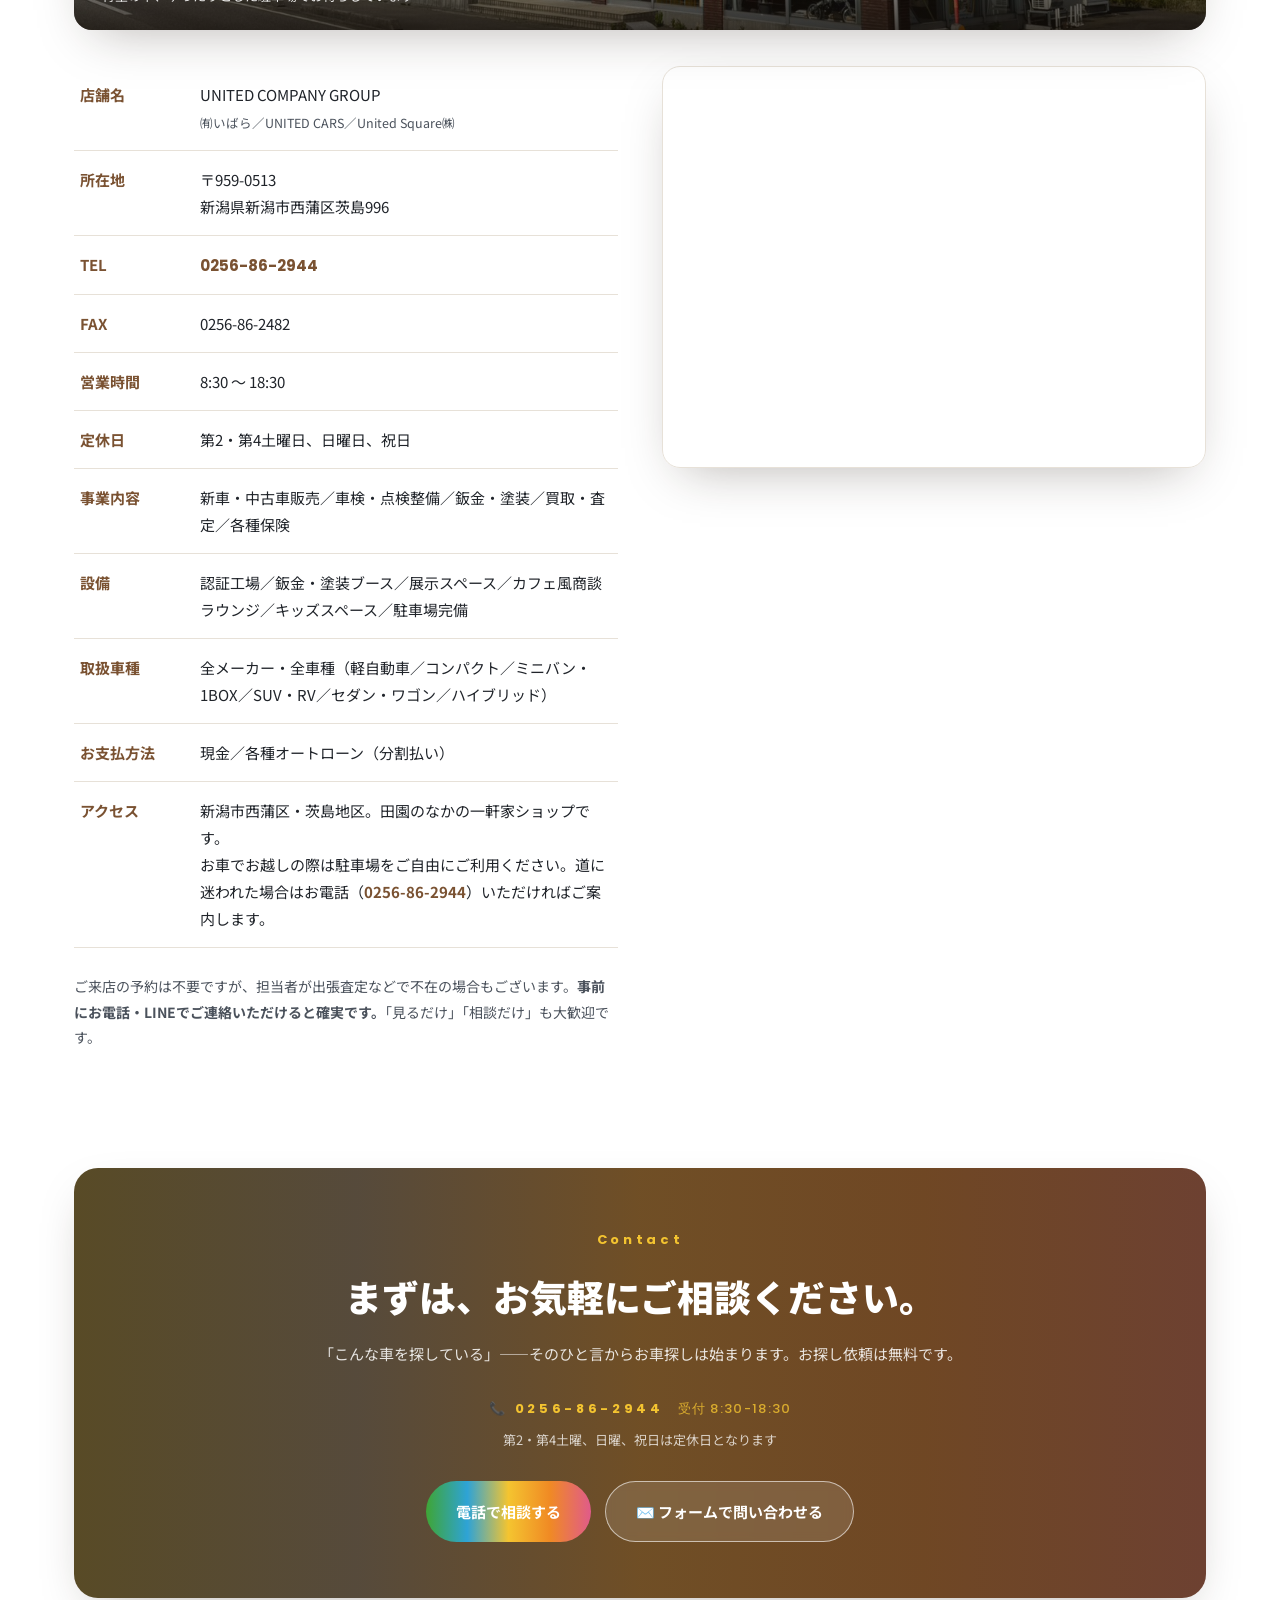
==== commit 5eaadf4d: "子ページ5枚を新設＋ヘッダーメニューのレイアウト崩れを修正 - about.html / lineup.html / flow.html / faq.html / voice.html を新設 - ヘ" ====
--- a/index.html
+++ b/index.html
@@ -238,7 +238,7 @@
 
 /* ---------- footer ---------- */
 footer{background:#191c21;color:#fff;padding:64px 0 30px}
-.f-top{display:grid;grid-template-columns:1.4fr 1fr 1fr;gap:40px;padding-bottom:44px;border-bottom:1px solid rgba(255,255,255,.12)}
+.f-top{display:grid;grid-template-columns:1.5fr 1fr 1fr 1fr;gap:40px;padding-bottom:44px;border-bottom:1px solid rgba(255,255,255,.12)}
 .f-brand .logo .mark{box-shadow:none}
 .f-brand p{color:rgba(255,255,255,.6);font-size:13px;margin-top:18px;line-height:1.9}
 .f-col h5{font-size:13px;letter-spacing:.15em;color:var(--g3);font-weight:700;margin-bottom:18px;font-family:"Poppins"}
@@ -396,8 +396,7 @@
       <span><b>UNITED COMPANY</b><small>GROUP ／ NIIGATA</small></span>
     </a>
     <nav class="main">
-      <a class="nl" href="#unitedcars">ユナイテッドカーズとは</a>
-      <a class="nl" href="#about">会社案内</a>
+      <a class="nl" href="about.html">私たちについて</a>
       <div class="has-drop"><a class="nl" href="service/index.html">サービス ▾</a>
         <div class="drop">
           <a href="service/car-search.html"><span class="di">🔎</span>お車探し・販売</a>
@@ -407,11 +406,10 @@
           <a href="service/hosho.html"><span class="di">🛡️</span>保証・アフター</a>
         </div>
       </div>
-      <a class="nl" href="#lineup">取扱車種</a>
+      <a class="nl" href="lineup.html">取扱車種</a>
       <a class="nl" href="#stock">在庫車</a>
-      <a class="nl" href="#flow">ご購入の流れ</a>
-      <a class="nl" href="#faq">よくある質問</a>
-      <a class="nl" href="#shop">店舗案内</a>
+      <a class="nl" href="flow.html">ご購入の流れ</a>
+      <a class="nl" href="faq.html">よくある質問</a>
     </nav>
     <div style="display:flex;align-items:center;gap:18px">
       <div class="tel-head">
@@ -427,8 +425,7 @@
 <!-- mobile nav -->
 <div class="m-nav" id="mnav">
   <span class="m-close" id="mclose">×</span>
-  <a href="#unitedcars">ユナイテッドカーズとは<span class="en">ABOUT UNITED CARS</span></a>
-  <a href="#about">会社案内<span class="en">ABOUT</span></a>
+  <a href="about.html">私たちについて<span class="en">ABOUT</span></a>
   <div class="mg">SERVICE / サービス</div>
   <a href="service/car-search.html">お車探し・販売</a>
   <a href="service/shaken.html">車検・点検整備</a>
@@ -436,10 +433,11 @@
   <a href="service/kaitori.html">買取・査定</a>
   <a href="service/hosho.html">保証・アフター</a>
   <div class="mg">MENU</div>
-  <a href="#lineup">取扱車種<span class="en">LINEUP</span></a>
+  <a href="lineup.html">取扱車種<span class="en">LINEUP</span></a>
   <a href="#stock">在庫車<span class="en">STOCK</span></a>
-  <a href="#flow">ご購入の流れ<span class="en">FLOW</span></a>
-  <a href="#faq">よくある質問<span class="en">FAQ</span></a>
+  <a href="flow.html">ご購入の流れ<span class="en">FLOW</span></a>
+  <a href="voice.html">お客様の声<span class="en">VOICE</span></a>
+  <a href="faq.html">よくある質問<span class="en">FAQ</span></a>
   <a href="#shop">店舗案内<span class="en">SHOP</span></a>
   <a href="tel:0256862944" style="color:var(--g3)">📞 0256-86-2944</a>
 </div>
@@ -525,6 +523,9 @@
         <span class="grole">買取・保険・運営</span>
       </div>
     </div>
+    <div class="rv" style="text-align:center;margin-top:40px">
+      <a href="about.html" class="btn btn-wood">会社案内・設備をくわしく見る →</a>
+    </div>
 
     <div class="stats rv" style="margin-top:56px">
       <div class="stat"><b class="en">131</b><span>全国提携オークション会場</span></div>
@@ -600,6 +601,9 @@
       <div class="line-cat rv"><div class="emj">🚘</div><div class="cap"><b>セダン &amp; ワゴン</b><span>SEDAN</span></div></div>
       <div class="line-cat rv"><div class="emj">🔋</div><div class="cap"><b>ハイブリッド車</b><span>HYBRID</span></div></div>
     </div>
+    <div class="rv" style="text-align:center;margin-top:44px">
+      <a href="lineup.html" class="btn btn-wood">取扱車種と選び方をくわしく見る →</a>
+    </div>
   </div>
 </section>
 
@@ -677,6 +681,9 @@
       <div class="step rv"><div class="no en">05</div><div class="st-body"><h4>点検・整備・納車 <span class="en">DELIVERY</span></h4><p>認証工場でしっかり整備してからお渡し。ベストコンディションで愛車をお届けします。</p></div></div>
       <div class="step rv"><div class="no en">06</div><div class="st-body"><h4>アフターフォロー <span class="en">SUPPORT</span></h4><p>車検・点検・鈑金塗装から万一のトラブルまで。購入後もずっと、あなたのカーライフを支えます。</p></div></div>
     </div>
+    <div class="rv" style="text-align:center;margin-top:44px">
+      <a href="flow.html" class="btn btn-wood">必要書類・お支払い方法まで、流れをくわしく見る →</a>
+    </div>
   </div>
 </section>
 
@@ -735,6 +742,9 @@
       <div class="voice rv"><span class="q en">”</span><div class="stars">★★★★★</div><p>出先でバッテリーが上がってしまったとき、電話したらすぐ駆けつけてくれました。買った後にこれだけ頼れるお店はなかなかないと思います。</p><div class="who"><span class="av">K</span><div><b>K.N 様</b><span>車検・整備でご利用</span></div></div></div>
       <div class="voice rv"><span class="q en">”</span><div class="stars">★★★★★</div><p>駐車場でこすってしまった傷を相談。自社で塗装までやってくれるので費用も納期も明確で、仕上がりもきれいでした。</p><div class="who"><span class="av">T</span><div><b>T.I 様</b><span>鈑金・塗装でご利用</span></div></div></div>
       <div class="voice rv"><span class="q en">”</span><div class="stars">★★★★★</div><p>乗り換えで買取もお願いしました。査定に来てもらって、次の車探しまで一度に相談できたので本当に楽でした。</p><div class="who"><span class="av">A</span><div><b>A.S 様</b><span>買取・お乗り換えでご利用</span></div></div></div>
+    </div>
+    <div class="rv" style="text-align:center;margin-top:44px">
+      <a href="voice.html" class="btn btn-wood">お客様の声をもっと見る →</a>
     </div>
   </div>
 </section>
@@ -757,6 +767,9 @@
       <details><summary>子ども連れでも行きやすいですか？</summary><p>キッズスペースをご用意しています。店内はカフェのような造りで、大きな窓から田園風景が見えるゆったりした空間です。女性のお客様おひとりでのご来店も多く、無理な営業は一切いたしません。</p></details>
       <details><summary>遠方に住んでいますが相談できますか？</summary><p>LINEやお電話でのご相談を承っています。車両の画像や動画をお送りしてのご案内も可能ですので、ご来店が難しい方もどうぞご利用ください。</p></details>
       <details><summary>買った後に故障したら不安です。保証はありますか？</summary><p>充実の保証制度をご用意しています。また、出先でのトラブルにも地域密着ならではのスピードで駆けつけます。「困ったときに真っ先に思い出してもらえるお店」であることを大切にしています。</p></details>
+    </div>
+    <div class="rv" style="text-align:center;margin-top:44px">
+      <a href="faq.html" class="btn btn-wood">よくあるご質問（全30問）を見る →</a>
     </div>
   </div>
 </section>
@@ -892,6 +905,14 @@
         <a href="service/bankin.html">鈑金・塗装</a>
         <a href="service/kaitori.html">買取・査定</a>
         <a href="service/hosho.html">保証・アフター</a>
+      </div>
+      <div class="f-col">
+        <h5>MENU</h5>
+        <a href="about.html">私たちについて</a>
+        <a href="lineup.html">取扱車種</a>
+        <a href="flow.html">ご購入の流れ</a>
+        <a href="voice.html">お客様の声</a>
+        <a href="faq.html">よくある質問</a>
       </div>
       <div class="f-col">
         <h5>CONTACT</h5>
--- a/assets/site.css
+++ b/assets/site.css
@@ -33,8 +33,8 @@
 .logo .mark{width:42px;height:42px;border-radius:11px;background:var(--brand);display:grid;place-items:center;color:#fff;font-family:"Poppins";font-weight:800;font-size:20px;box-shadow:var(--shadow)}
 .logo b{font-family:"Poppins";font-weight:700;font-size:17px;letter-spacing:.06em;line-height:1.15;display:block}
 .logo small{font-size:10px;letter-spacing:.22em;opacity:.8;display:block}
-nav.main{display:flex;align-items:center;gap:26px}
-nav.main a.nl{color:#fff;font-weight:500;font-size:14px;position:relative;transition:.3s}
+nav.main{display:flex;align-items:center;gap:clamp(12px,1.6vw,24px);flex-wrap:nowrap}
+nav.main a.nl{color:#fff;font-weight:500;font-size:13.5px;white-space:nowrap;position:relative;transition:.3s}
 header.solid nav.main a.nl{color:var(--ink)}
 nav.main a.nl::after{content:"";position:absolute;left:0;bottom:-6px;width:0;height:2px;background:var(--brand);transition:.3s}
 nav.main a.nl:hover::after{width:100%}
@@ -256,7 +256,7 @@
 
 /* ---------- footer ---------- */
 footer{background:#191c21;color:#fff;padding:64px 0 30px}
-.f-top{display:grid;grid-template-columns:1.4fr 1fr 1fr;gap:40px;padding-bottom:44px;border-bottom:1px solid rgba(255,255,255,.12)}
+.f-top{display:grid;grid-template-columns:1.5fr 1fr 1fr 1fr;gap:40px;padding-bottom:44px;border-bottom:1px solid rgba(255,255,255,.12)}
 .f-brand .logo .mark{box-shadow:none}
 .f-brand p{color:rgba(255,255,255,.6);font-size:13px;margin-top:18px;line-height:1.9}
 .f-col h5{font-size:13px;letter-spacing:.15em;color:var(--g3);font-weight:700;margin-bottom:18px;font-family:"Poppins"}
@@ -286,7 +286,7 @@
   .f-top{grid-template-columns:1fr 1fr}
   .cafe .pics{order:-1}
 }
-@media(max-width:1024px){
+@media(max-width:1180px){
   nav.main,.tel-head,.bar .btn-line{display:none}
   .burger{display:flex}
 }
@@ -314,3 +314,27 @@
 .uform .submit{margin-top:6px;justify-self:center;border:0}
 .uform .priv{font-size:12px;color:var(--ink-soft);text-align:center;line-height:1.7}
 @media(max-width:600px){.uform .frow.two{grid-template-columns:1fr}}
+
+/* ---------- about / lineup 子ページ用（index.html のインラインCSSと同等の定義を共通化） ---------- */
+.uc-tags{display:flex;flex-wrap:wrap;gap:8px;margin:22px 0 8px}
+.uc-tags span{background:var(--cream);border:1px solid var(--line);border-radius:30px;padding:7px 15px;font-size:12.5px;font-weight:700;color:var(--wood)}
+.group3{display:grid;grid-template-columns:repeat(3,1fr);gap:22px;margin-top:56px}
+.gcard{background:#fff;border:1px solid var(--line);border-radius:var(--radius);padding:30px 26px;box-shadow:0 10px 30px -22px rgba(0,0,0,.4)}
+.gcard .gn{font-family:"Poppins";font-weight:800;font-size:12px;letter-spacing:.2em;color:var(--wood-l)}
+.gcard h4{font-size:20px;font-weight:900;margin:6px 0 12px}
+.gcard p{font-size:14px;color:var(--ink-soft)}
+.gcard .grole{margin-top:14px;display:inline-block;background:var(--brand);color:#fff;font-size:11px;font-weight:700;padding:5px 13px;border-radius:30px}
+.str-grid{display:grid;grid-template-columns:repeat(3,1fr);gap:22px}
+.str{background:#fff;border:1px solid var(--line);border-radius:var(--radius);padding:32px 26px;position:relative;transition:.35s}
+.str:hover{transform:translateY(-6px);box-shadow:var(--shadow)}
+.str .n{font-family:"Poppins";font-weight:800;font-size:13px;color:#fff;background:var(--wood);width:38px;height:38px;border-radius:50%;display:grid;place-items:center;margin-bottom:16px}
+.str h4{font-size:18px;font-weight:800;margin-bottom:10px;line-height:1.5}
+.str p{font-size:14px;color:var(--ink-soft)}
+.line-grid{display:grid;grid-template-columns:repeat(3,1fr);gap:18px}
+.line-cat{position:relative;border-radius:16px;overflow:hidden;background:var(--wood);aspect-ratio:16/10;display:flex;align-items:flex-end;color:#fff;box-shadow:var(--shadow);transition:.35s}
+.line-cat:hover{transform:translateY(-6px)}
+.line-cat .emj{position:absolute;inset:0;display:grid;place-items:center;font-size:64px;opacity:.9;background:linear-gradient(135deg,rgba(122,82,50,.9),rgba(92,61,36,.95))}
+.line-cat .cap{position:relative;z-index:2;padding:18px 20px;width:100%;background:linear-gradient(to top,rgba(0,0,0,.55),transparent)}
+.line-cat .cap b{font-size:18px;font-weight:700;display:block}
+.line-cat .cap span{font-family:"Poppins";font-size:11px;letter-spacing:.15em;opacity:.85}
+@media(max-width:960px){ .group3,.str-grid{grid-template-columns:1fr} }
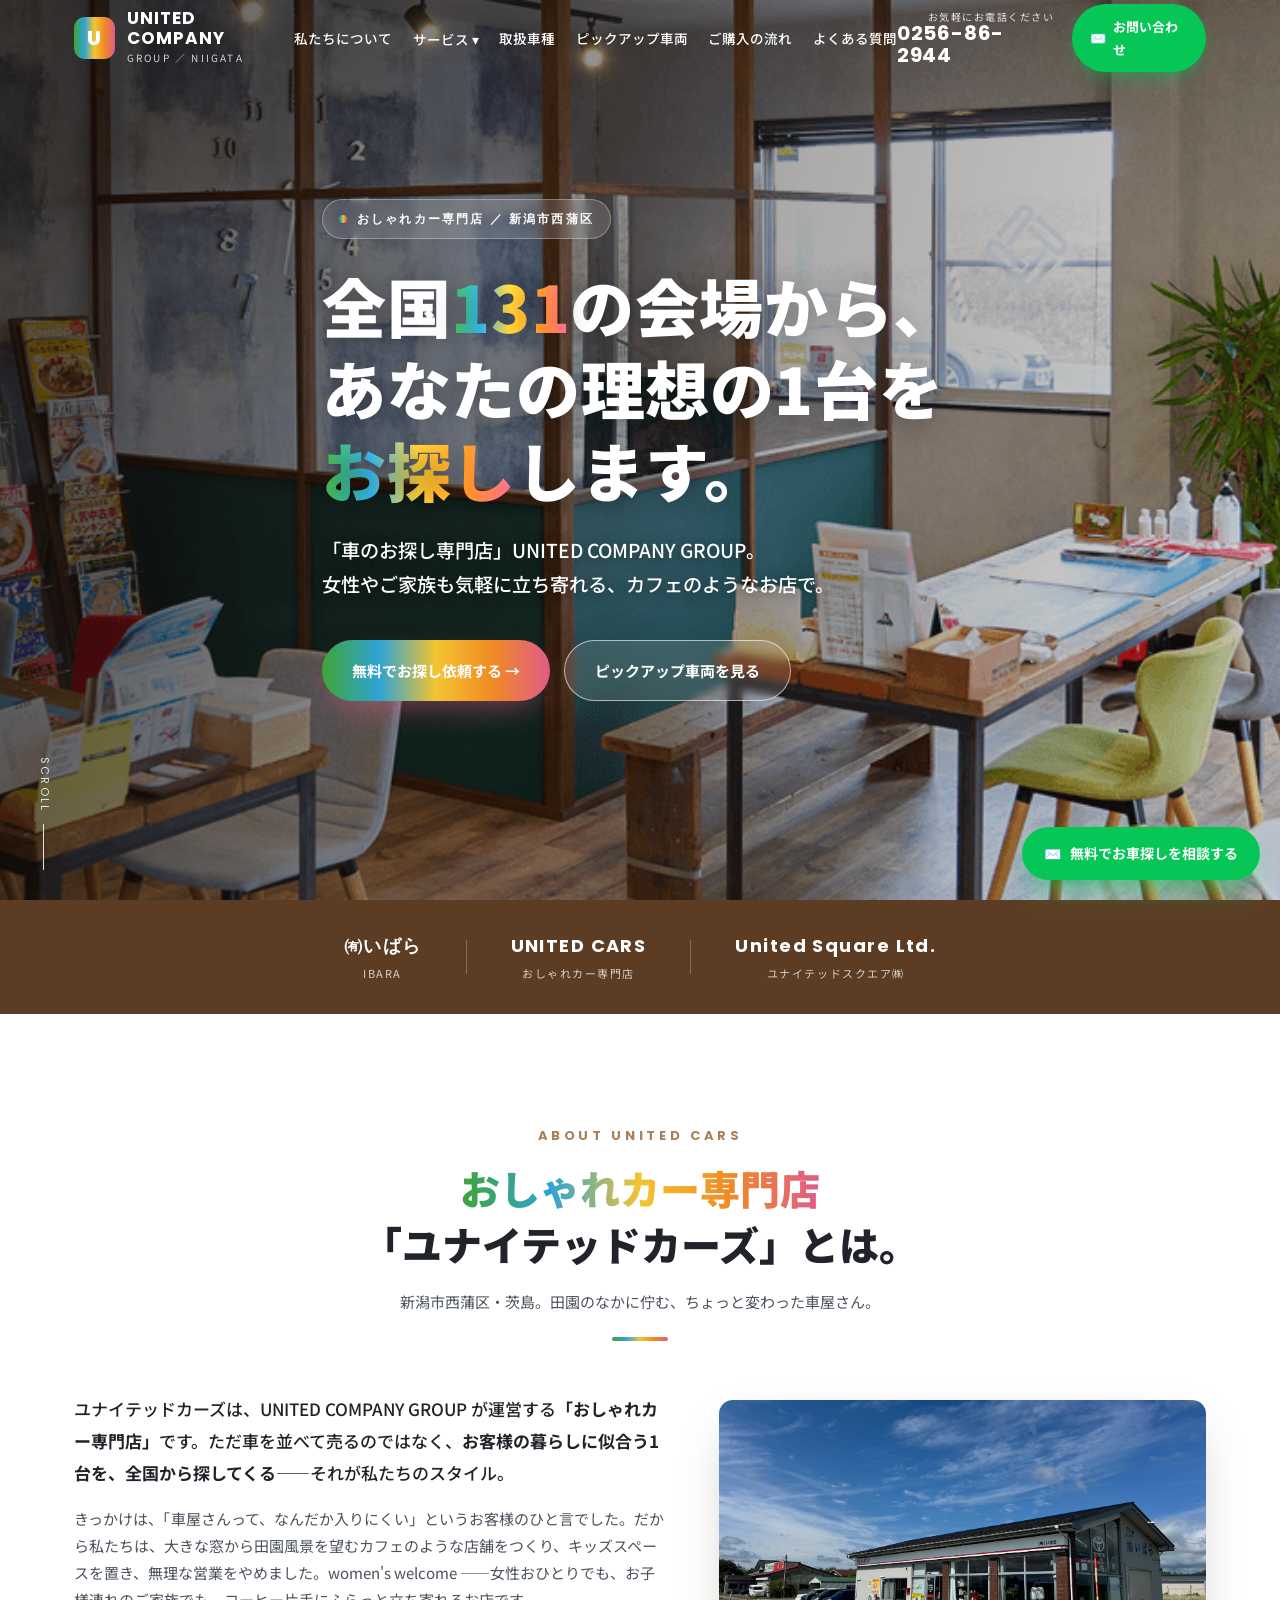
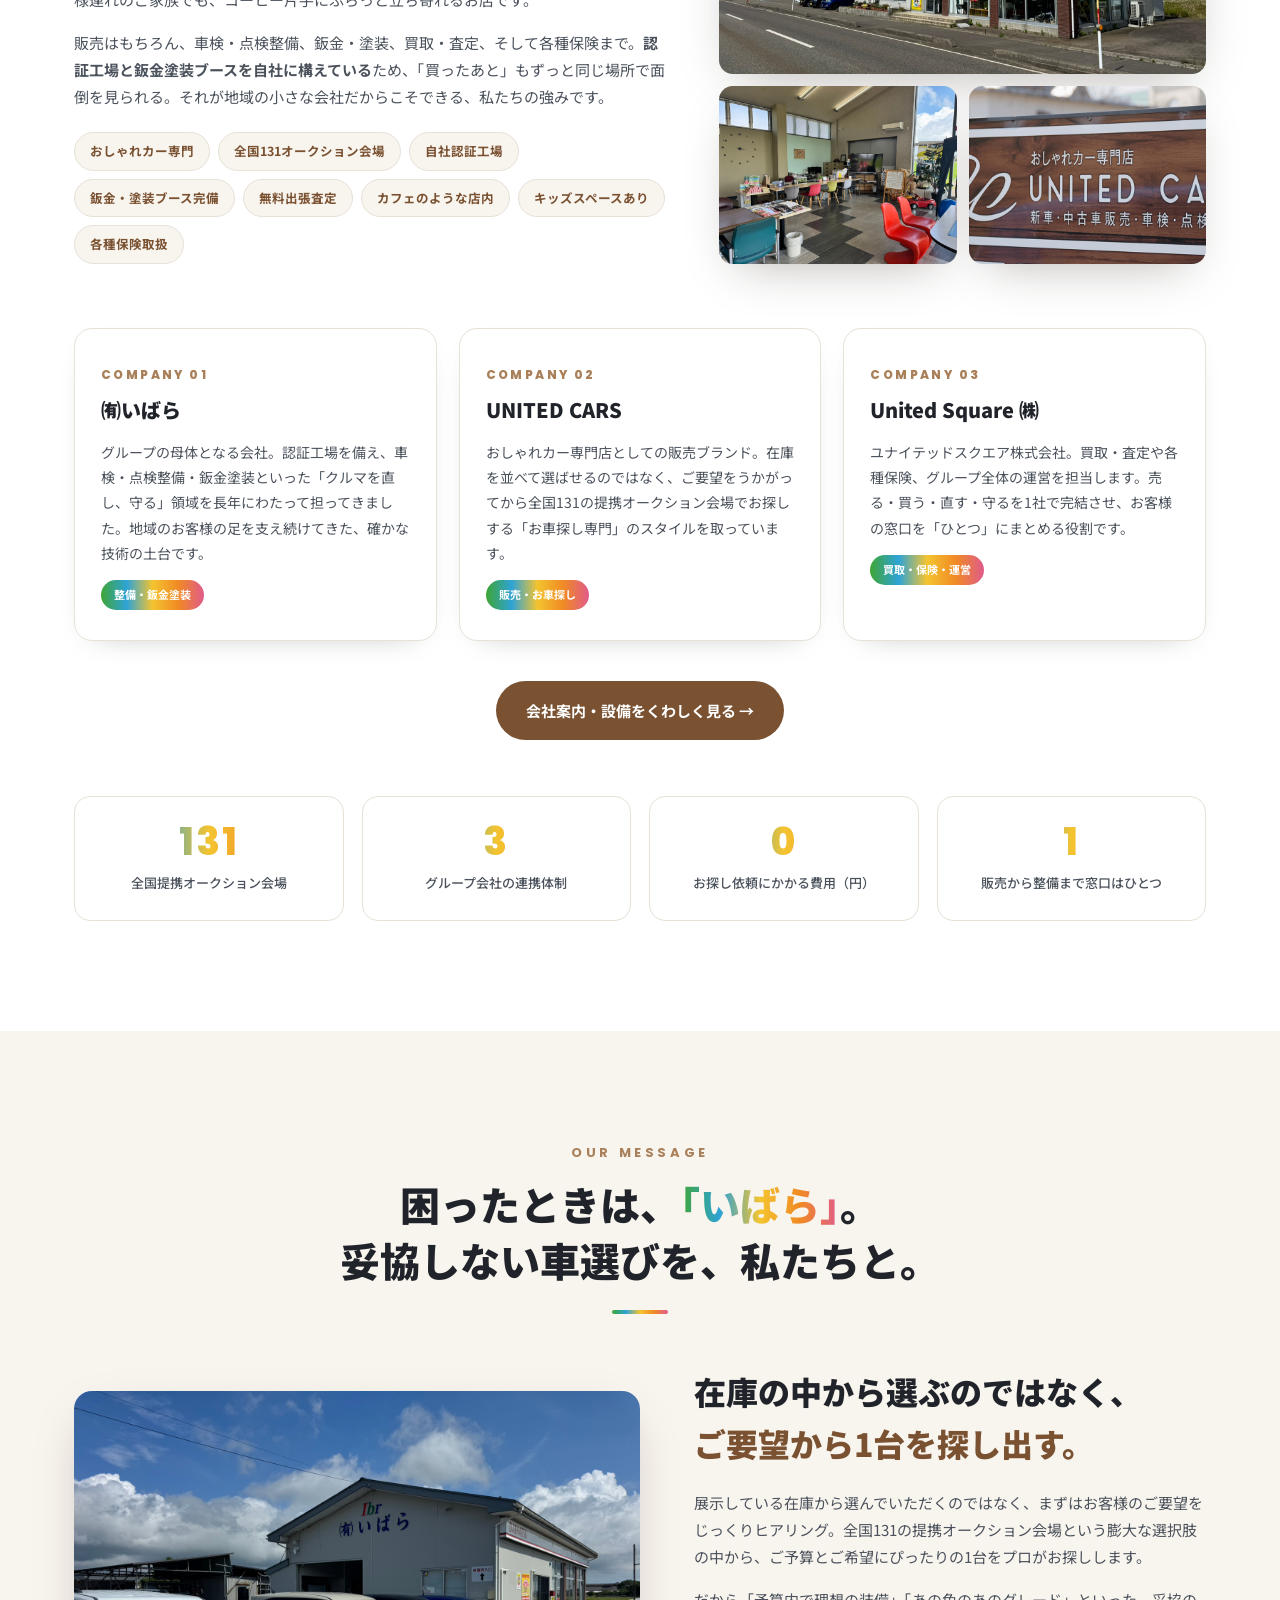
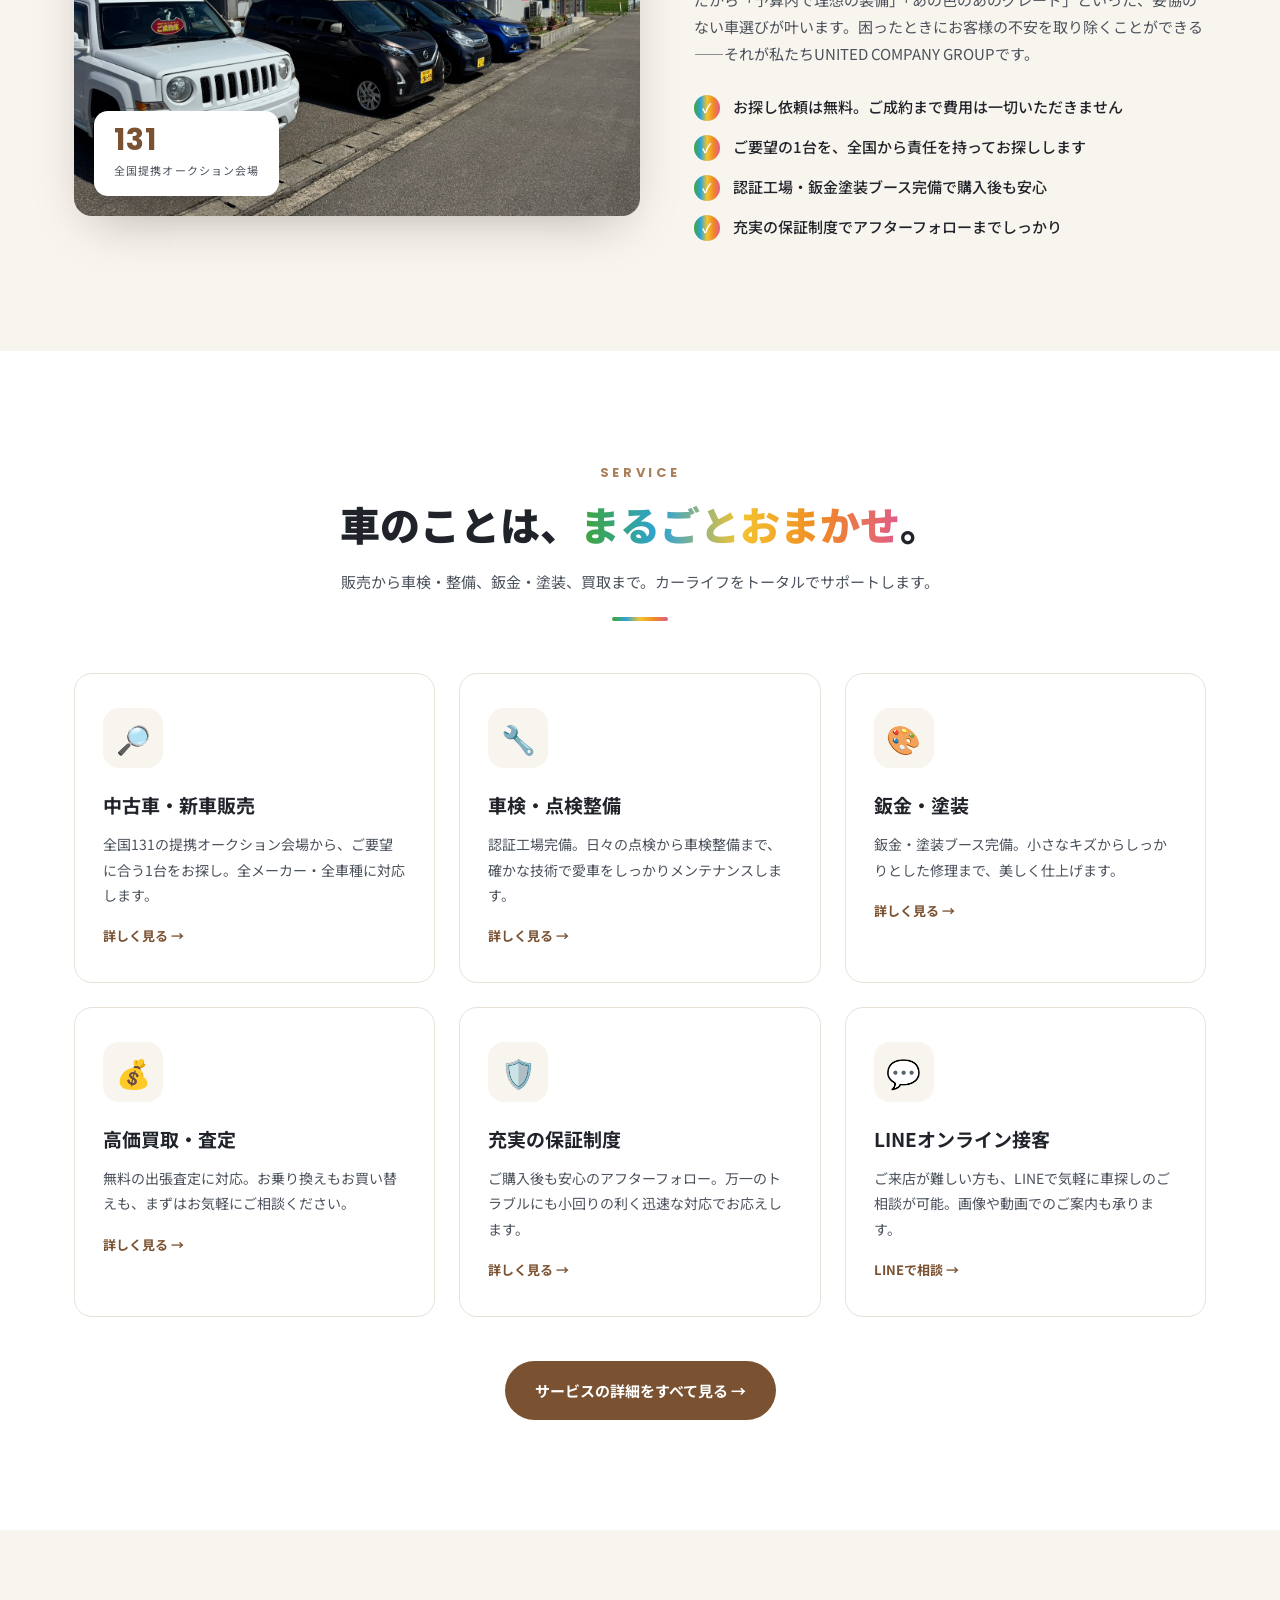
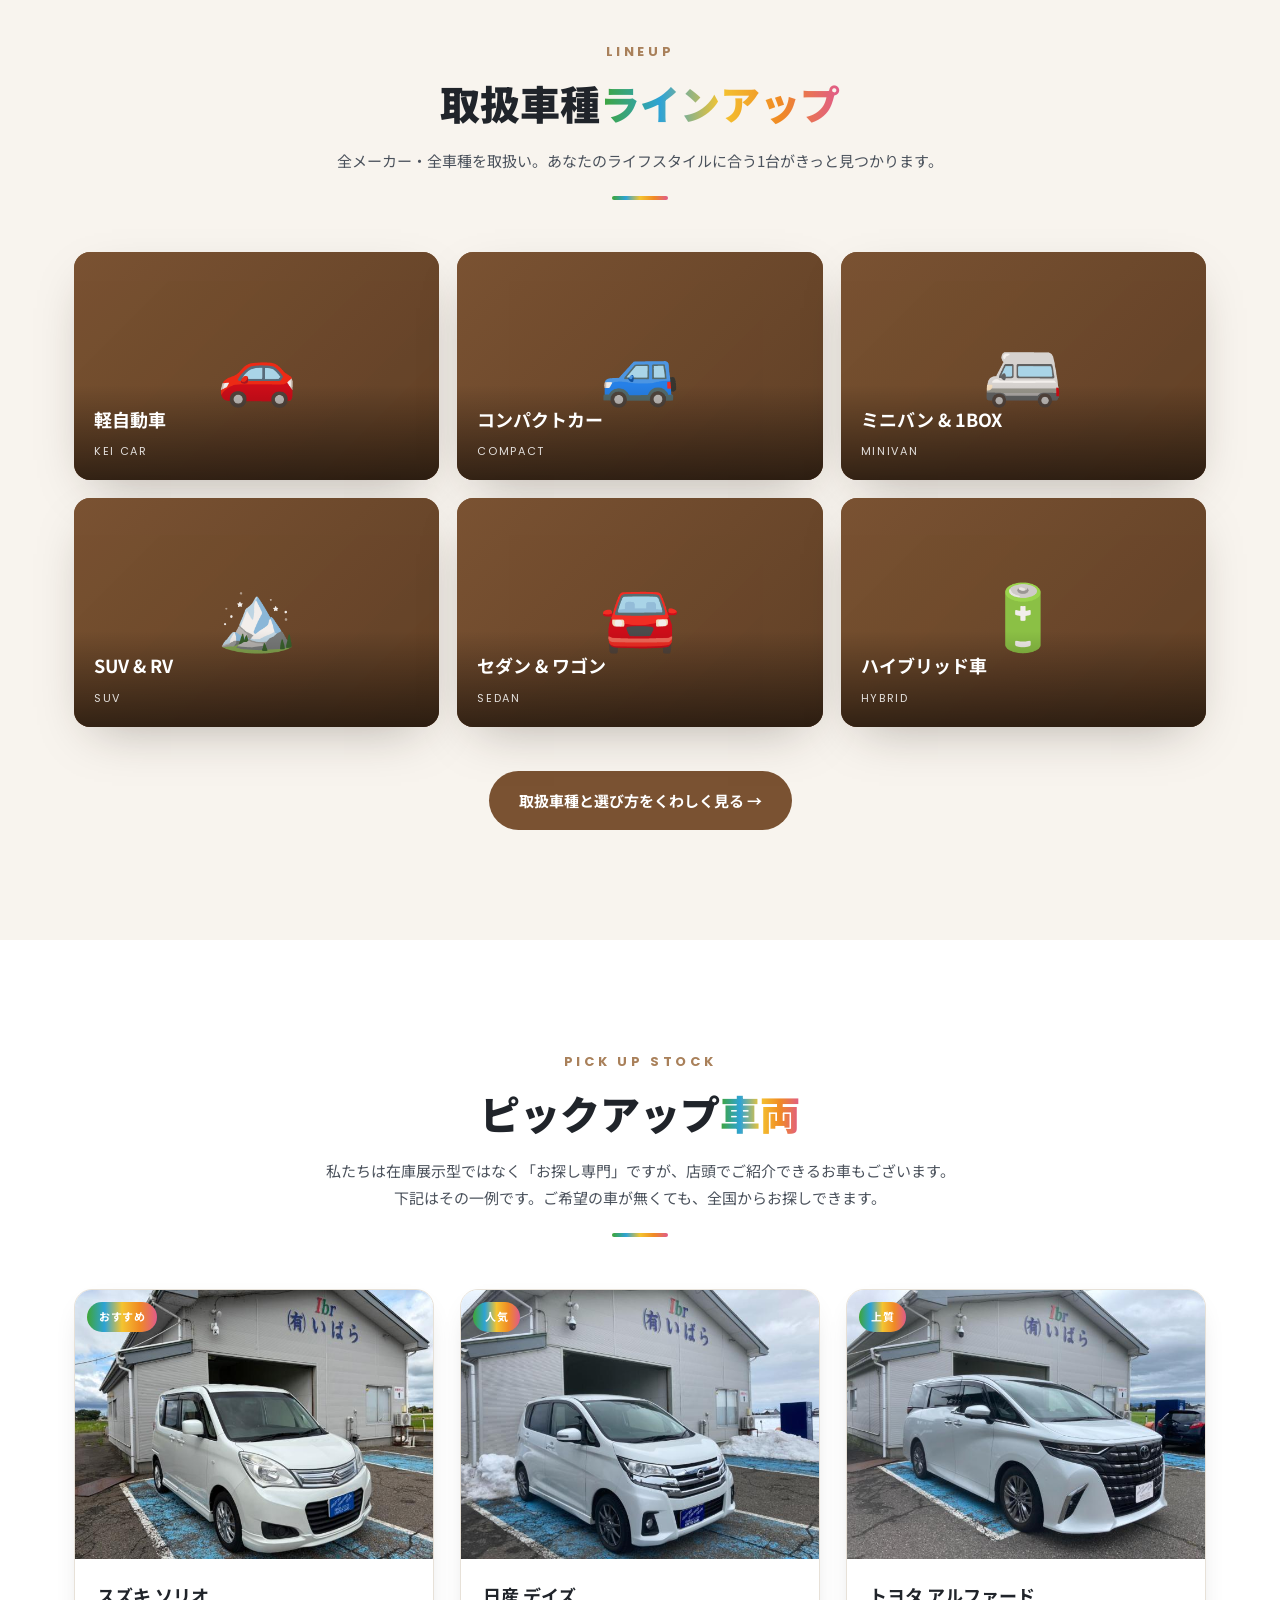
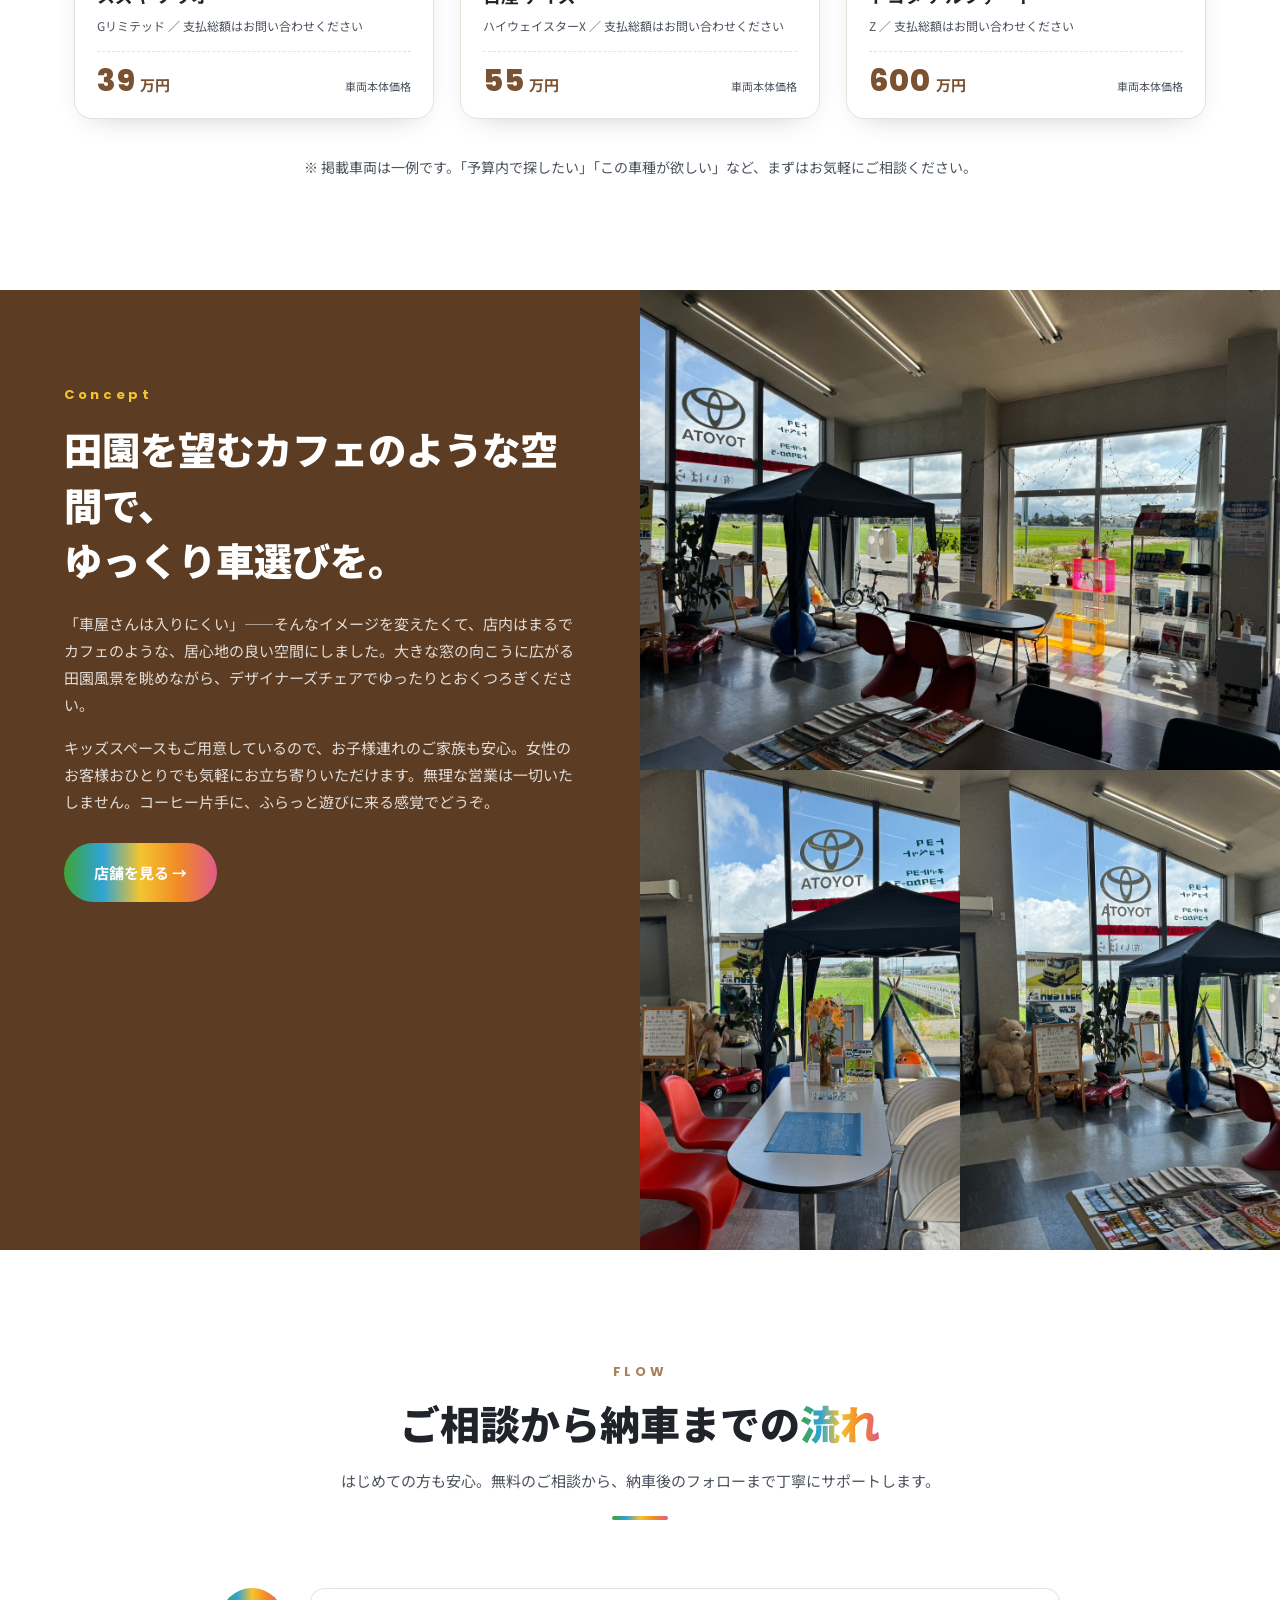
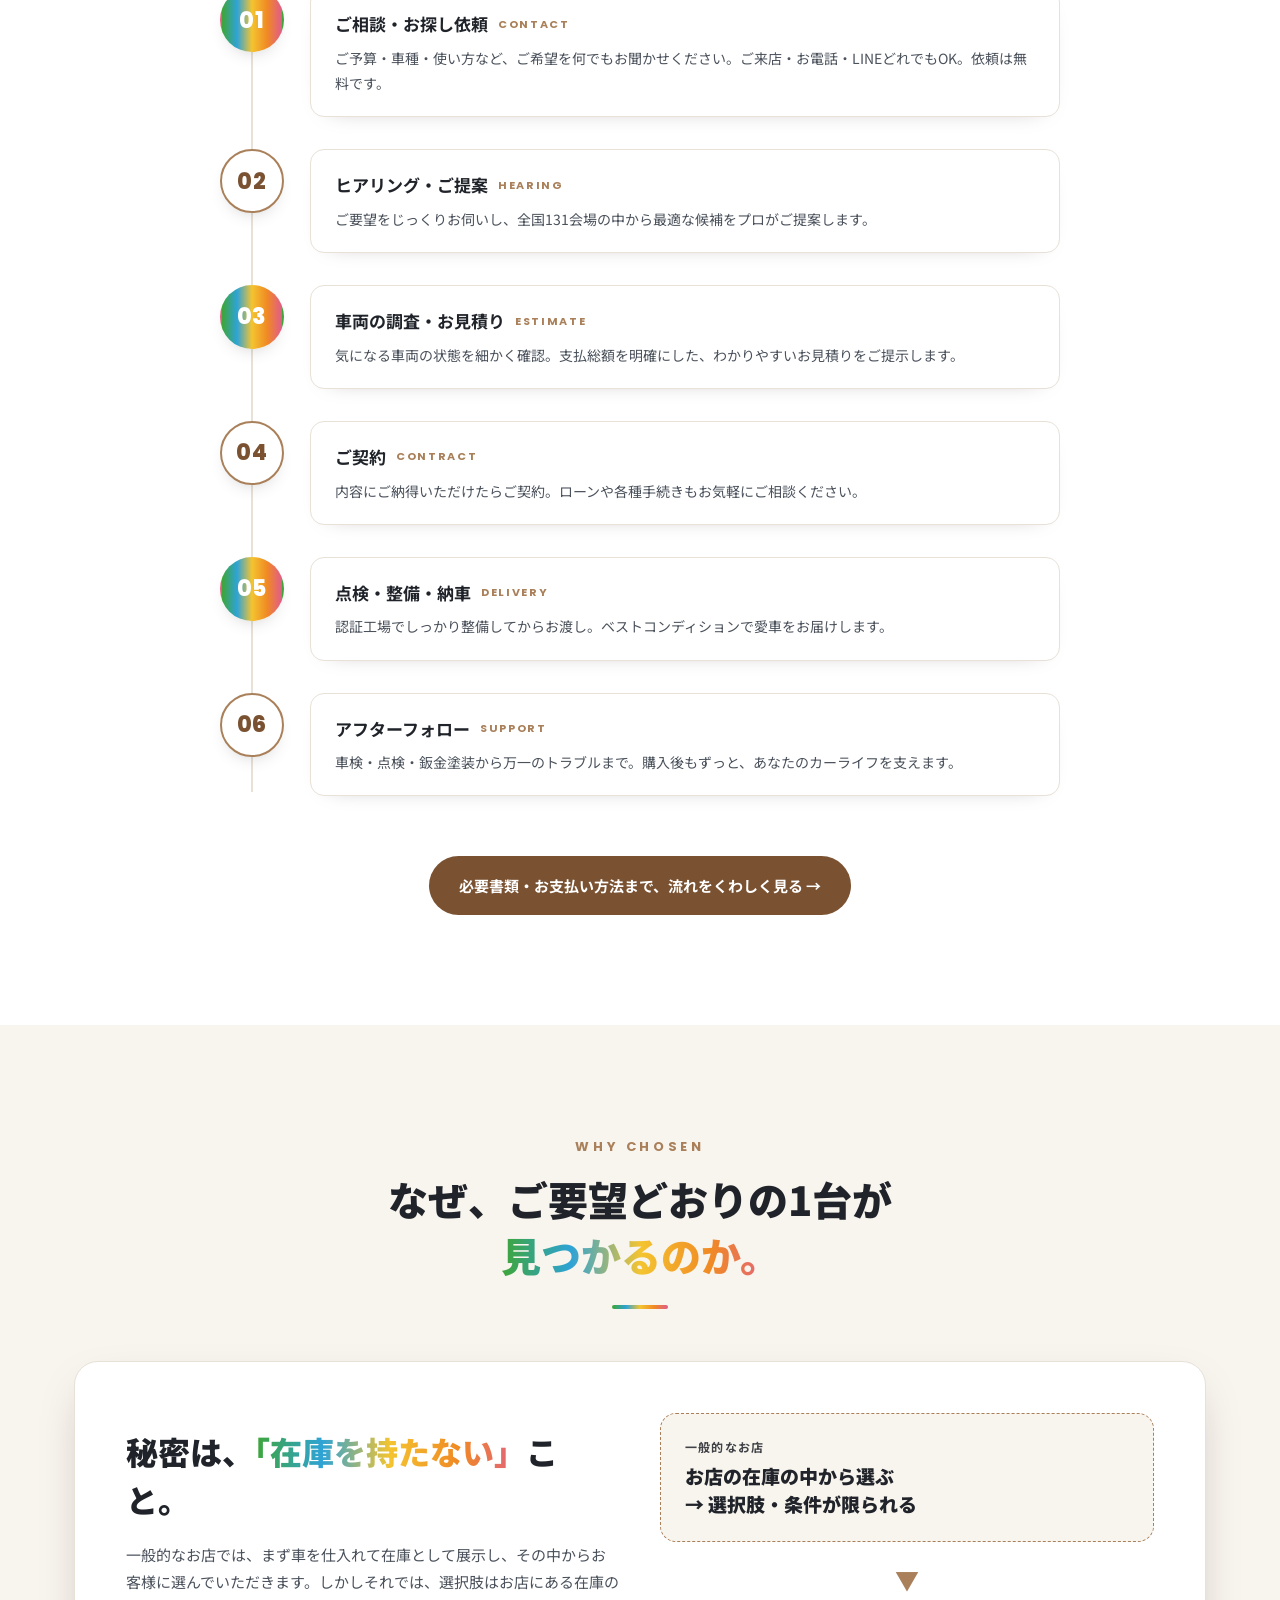
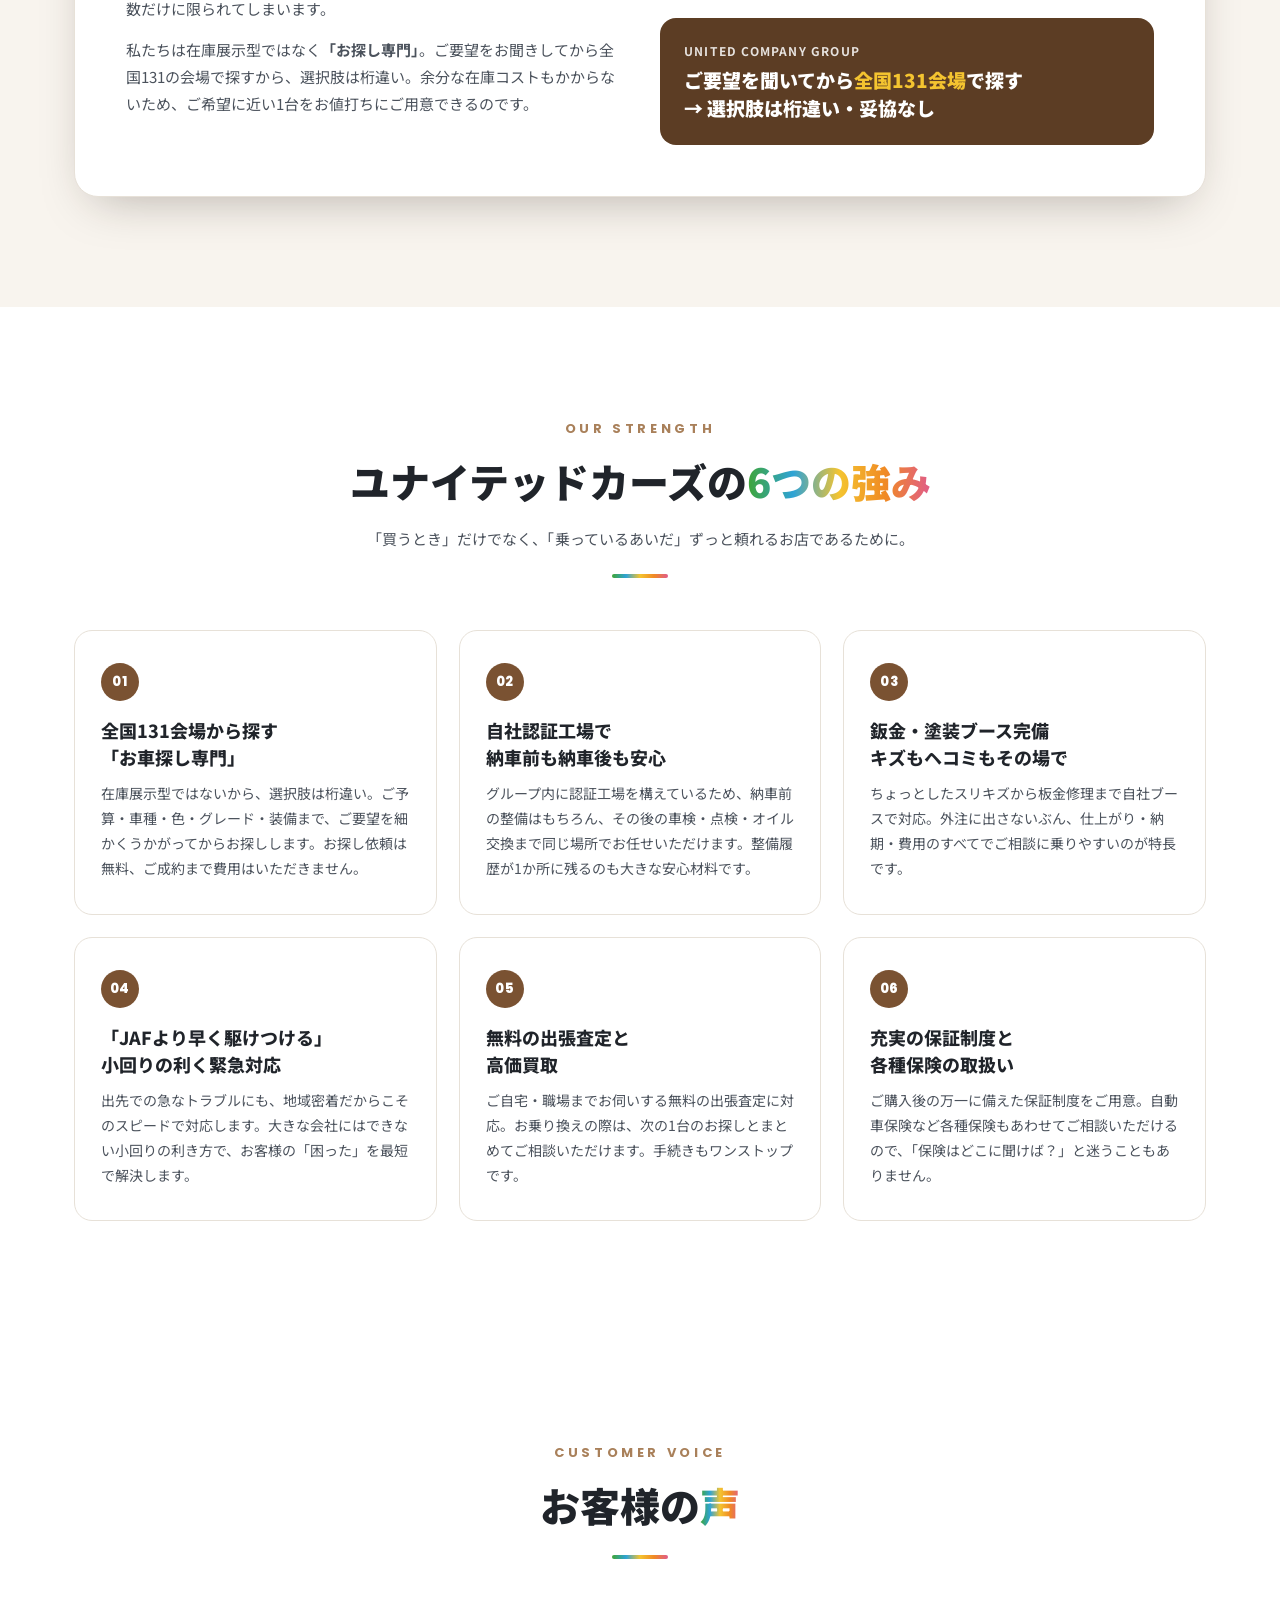
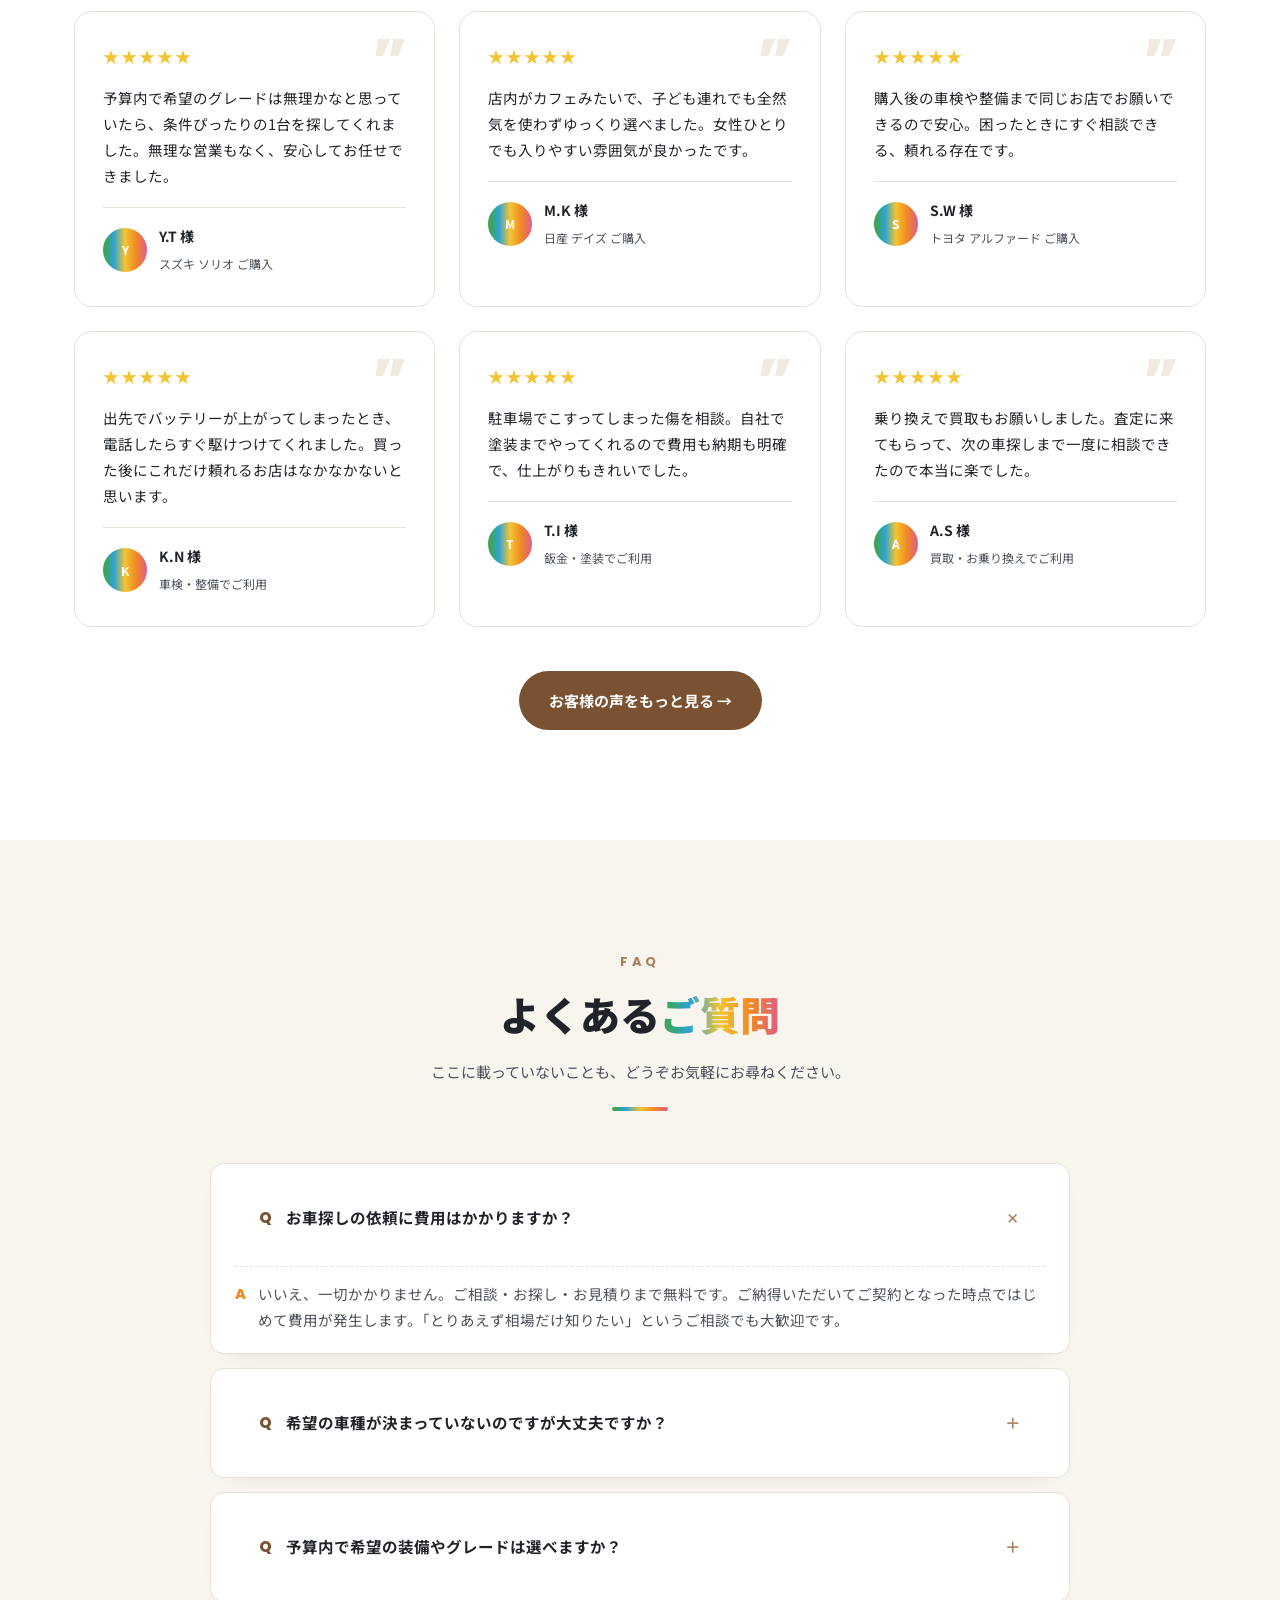
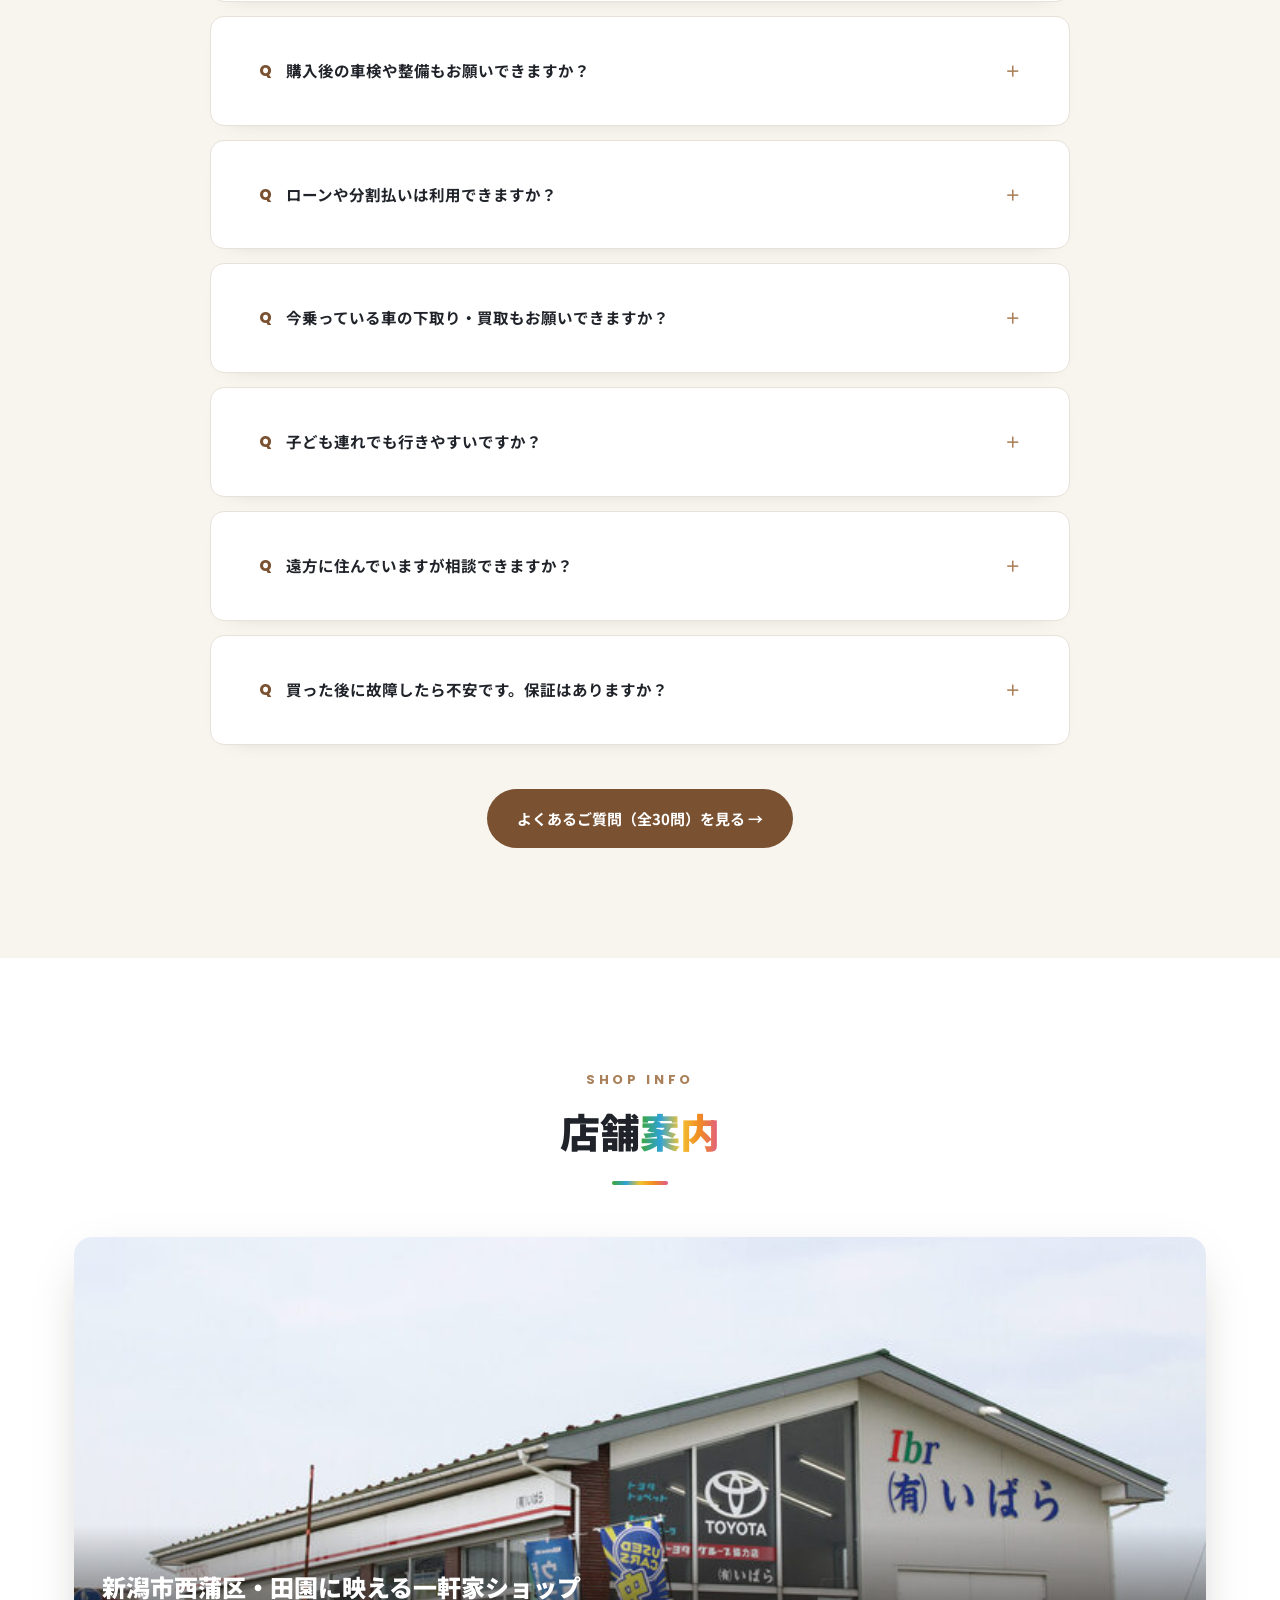
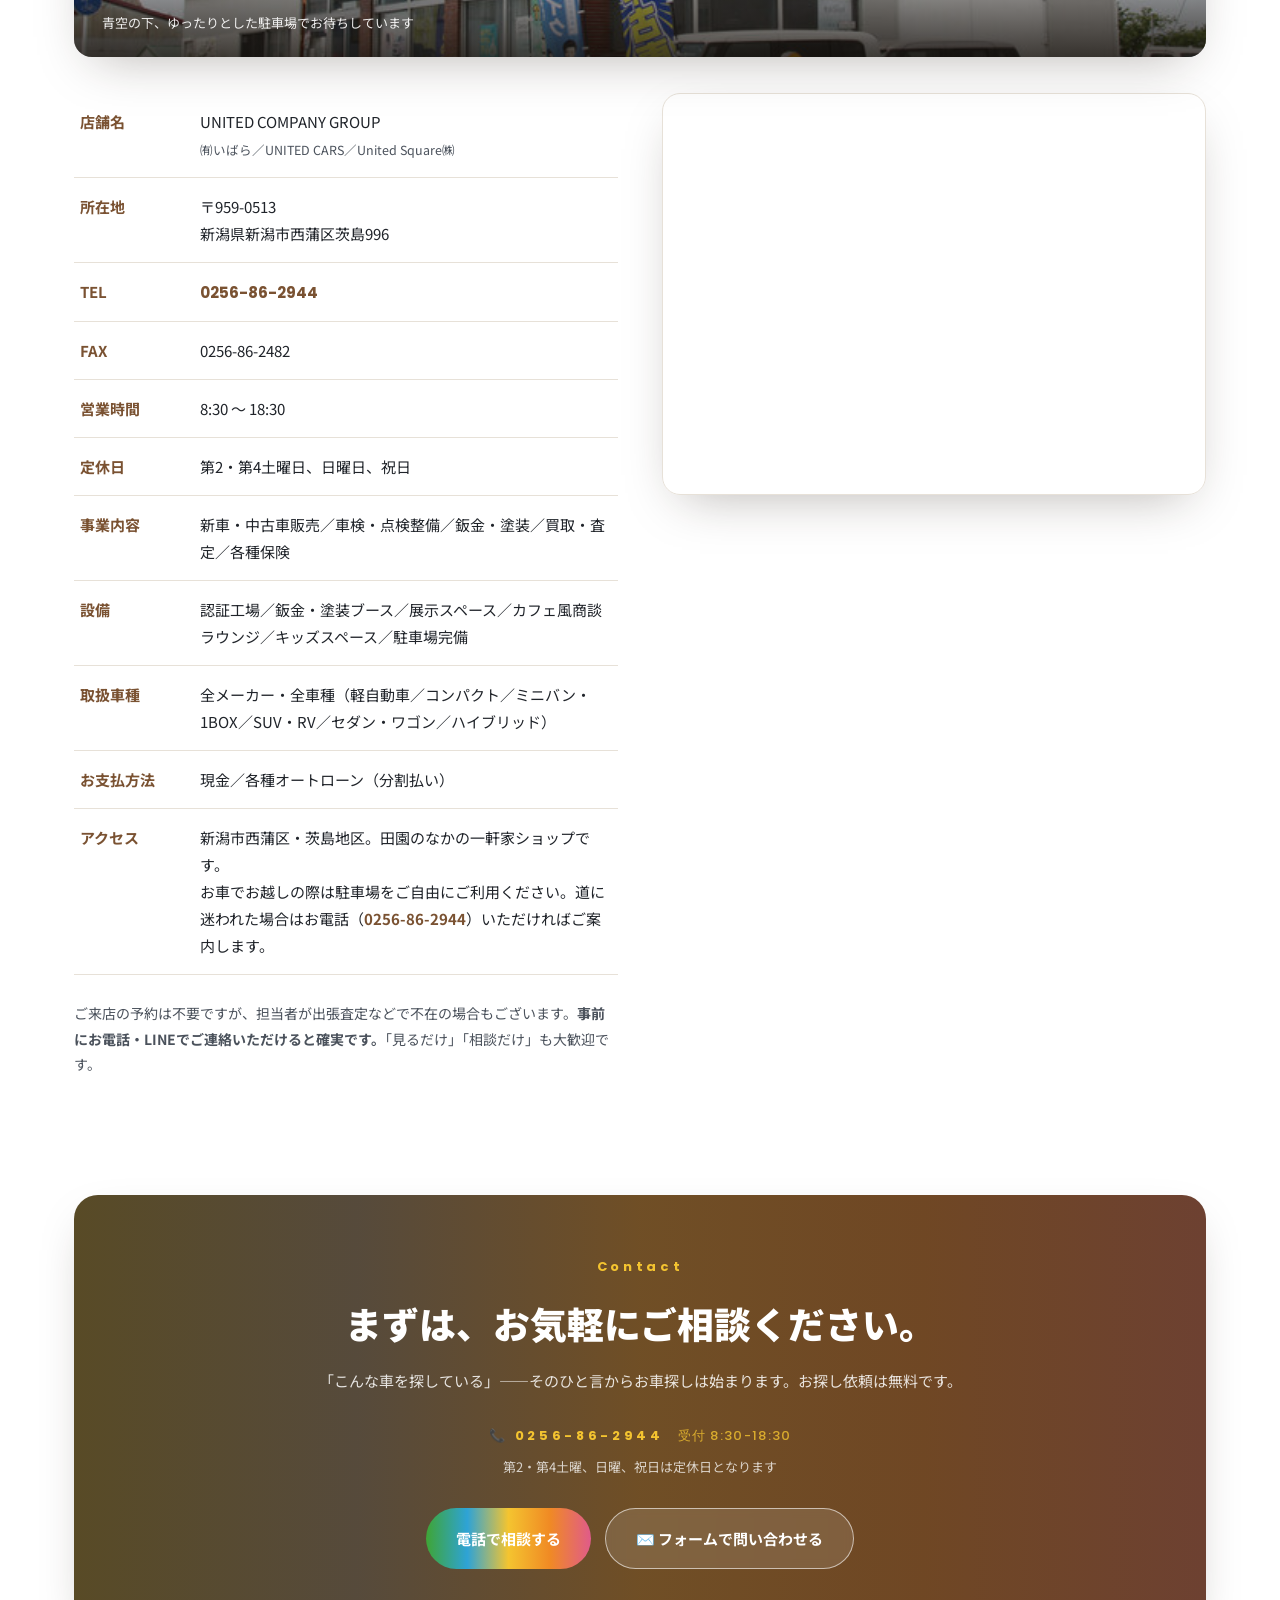
==== commit 55c131ef: "写真と本文の不一致・サイト全体の記述矛盾を修正 - 取扱車種ページの写真を実際の車種に対応させて差し替え   軽=デイズ／コンパクト=ソリオ／ミニバン=アルファード／SUV=イグニス   該当写真が無" ====
--- a/index.html
+++ b/index.html
@@ -349,7 +349,7 @@
       ],
       "openingHoursSpecification": [{
         "@type": "OpeningHoursSpecification",
-        "dayOfWeek": ["Monday","Tuesday","Wednesday","Thursday","Friday","Saturday"],
+        "dayOfWeek": ["Monday","Tuesday","Wednesday","Thursday","Friday"],
         "opens": "08:30",
         "closes": "18:30"
       }],
@@ -407,7 +407,7 @@
         </div>
       </div>
       <a class="nl" href="lineup.html">取扱車種</a>
-      <a class="nl" href="#stock">在庫車</a>
+      <a class="nl" href="#stock">ピックアップ車両</a>
       <a class="nl" href="flow.html">ご購入の流れ</a>
       <a class="nl" href="faq.html">よくある質問</a>
     </nav>
@@ -416,7 +416,7 @@
         <span class="lbl">お気軽にお電話ください</span>
         <span class="num en">0256-86-2944</span>
       </div>
-      <a href="#contact" class="btn-line"><span>💬</span>LINEで相談</a>
+      <a href="#contact-form" class="btn-line"><span>✉️</span>お問い合わせ</a>
       <div class="burger" id="burger"><span></span><span></span><span></span></div>
     </div>
   </div>
@@ -434,7 +434,7 @@
   <a href="service/hosho.html">保証・アフター</a>
   <div class="mg">MENU</div>
   <a href="lineup.html">取扱車種<span class="en">LINEUP</span></a>
-  <a href="#stock">在庫車<span class="en">STOCK</span></a>
+  <a href="#stock">ピックアップ車両<span class="en">STOCK</span></a>
   <a href="flow.html">ご購入の流れ<span class="en">FLOW</span></a>
   <a href="voice.html">お客様の声<span class="en">VOICE</span></a>
   <a href="faq.html">よくある質問<span class="en">FAQ</span></a>
@@ -446,7 +446,7 @@
 <section class="hero" id="top">
   <div class="slides" id="slides">
     <div class="slide on" style="background-image:url('images/ext_corner.jpg')"></div>
-    <div class="slide" style="background-image:url('images/int_bright.jpg')"></div>
+    <div class="slide" style="background-image:url('images/kv_03.png')"></div>
     <div class="slide" style="background-image:url('images/ext_wide.jpg')"></div>
   </div>
   <div class="wrap hero-inner">
@@ -455,7 +455,7 @@
     <p class="lead">「車のお探し専門店」UNITED COMPANY GROUP。<br>女性やご家族も気軽に立ち寄れる、カフェのようなお店で。</p>
     <div class="hero-cta">
       <a href="#contact" class="btn btn-primary">無料でお探し依頼する →</a>
-      <a href="#stock" class="btn btn-ghost">在庫車を見る</a>
+      <a href="#stock" class="btn btn-ghost">ピックアップ車両を見る</a>
     </div>
   </div>
   <div class="scroll-hint en">SCROLL</div>
@@ -499,7 +499,7 @@
       <div class="uc-collage rv">
         <img loading="lazy" decoding="async" src="images/ext_wide.jpg" alt="ユナイテッドカーズ 店舗外観">
         <img loading="lazy" decoding="async" src="images/int_lounge.jpg" alt="カフェのような店内ラウンジ">
-        <img loading="lazy" decoding="async" src="images/lot_cars.jpg" alt="展示車と駐車場">
+        <img loading="lazy" decoding="async" src="images/kv_01.png" alt="おしゃれカー専門店 UNITED CARS の看板">
       </div>
     </div>
 
@@ -545,7 +545,7 @@
     </div>
     <div class="msg">
       <div class="msg-img rv">
-        <img loading="lazy" decoding="async" src="images/lot_cars.jpg" alt="UNITED COMPANY GROUP 店舗と展示車">
+        <img loading="lazy" decoding="async" src="images/lot_cars.jpg" alt="店舗の駐車スペースに並ぶお車">
         <div class="badge"><b class="en">131</b><span>全国提携オークション会場</span></div>
       </div>
       <div class="rv">
@@ -612,8 +612,8 @@
   <div class="wrap">
     <div class="head rv">
       <span class="en">Pick Up Stock</span>
-      <h2>在庫車 <span class="u">ピックアップ</span></h2>
-      <p class="sub">ほんの一例です。ご希望の車が無くても、全国からお探しできます。</p>
+      <h2>ピックアップ<span class="u">車両</span></h2>
+      <p class="sub">私たちは在庫展示型ではなく「お探し専門」ですが、店頭でご紹介できるお車もございます。<br>下記はその一例です。ご希望の車が無くても、全国からお探しできます。</p>
     </div>
     <div class="stock-grid">
       <div class="card rv">
@@ -782,7 +782,7 @@
       <h2>店舗<span class="u">案内</span></h2>
     </div>
     <div class="shop-banner rv">
-      <img loading="lazy" decoding="async" src="images/ext_wide.jpg" alt="UNITED COMPANY GROUP（㈲いばら）店舗外観">
+      <img loading="lazy" decoding="async" src="images/pr1.jpg" alt="道路沿いに建つ㈲いばらの店舗">
       <div class="sb-cap"><b>新潟市西蒲区・田園に映える一軒家ショップ</b><span>青空の下、ゆったりとした駐車場でお待ちしています</span></div>
     </div>
     <div class="shop">
@@ -867,7 +867,7 @@
           <select id="f-type" name="お問い合わせ種別" required>
             <option value="">選択してください</option>
             <option value="お車探し・購入について">お車探し・購入について</option>
-            <option value="在庫車について">在庫車について</option>
+            <option value="掲載車両について">掲載車両について</option>
             <option value="車検・点検整備について">車検・点検整備について</option>
             <option value="鈑金・塗装について">鈑金・塗装について</option>
             <option value="買取・査定について">買取・査定について</option>
@@ -934,7 +934,7 @@
   </div>
 </footer>
 
-<a href="#contact" class="float-line"><span>💬</span>LINEで車探し相談</a>
+<a href="#contact-form" class="float-line"><span>✉️</span>無料でお車探しを相談する</a>
 
 <script>
 // header solid on scroll
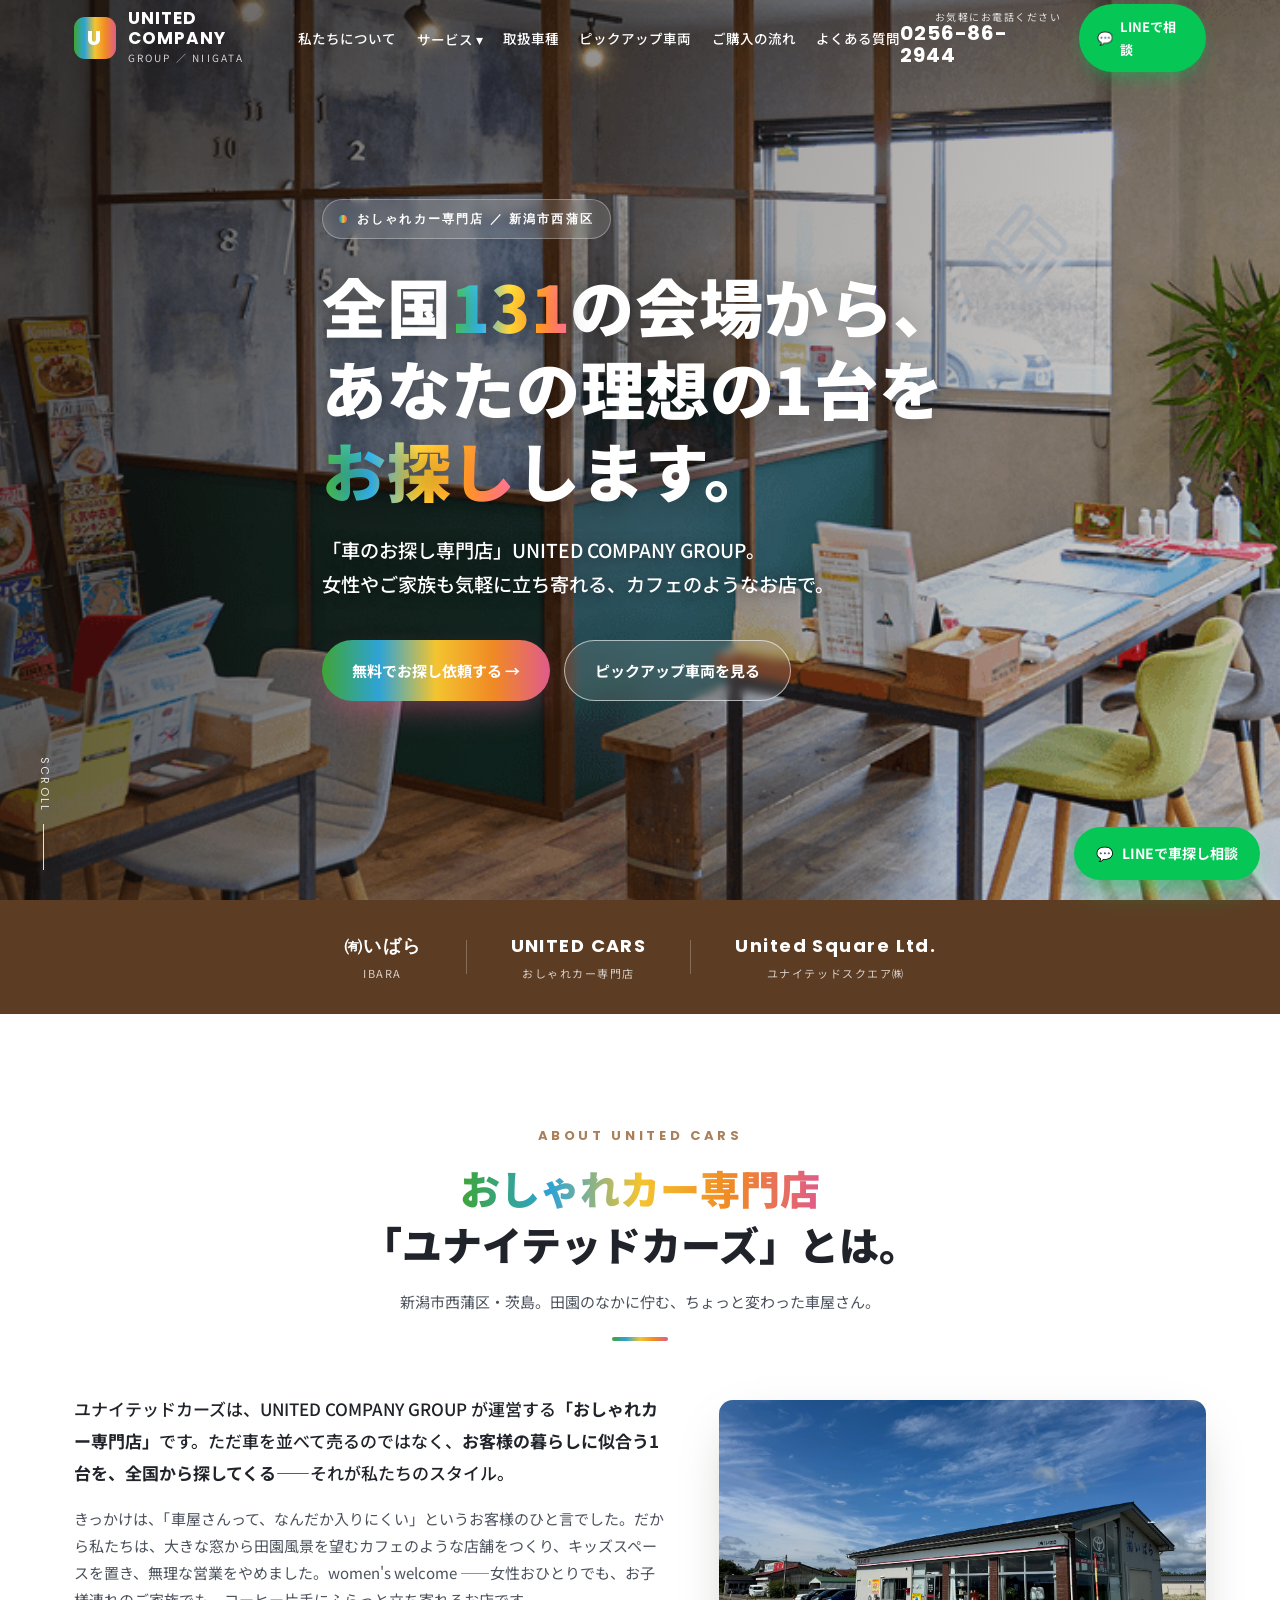
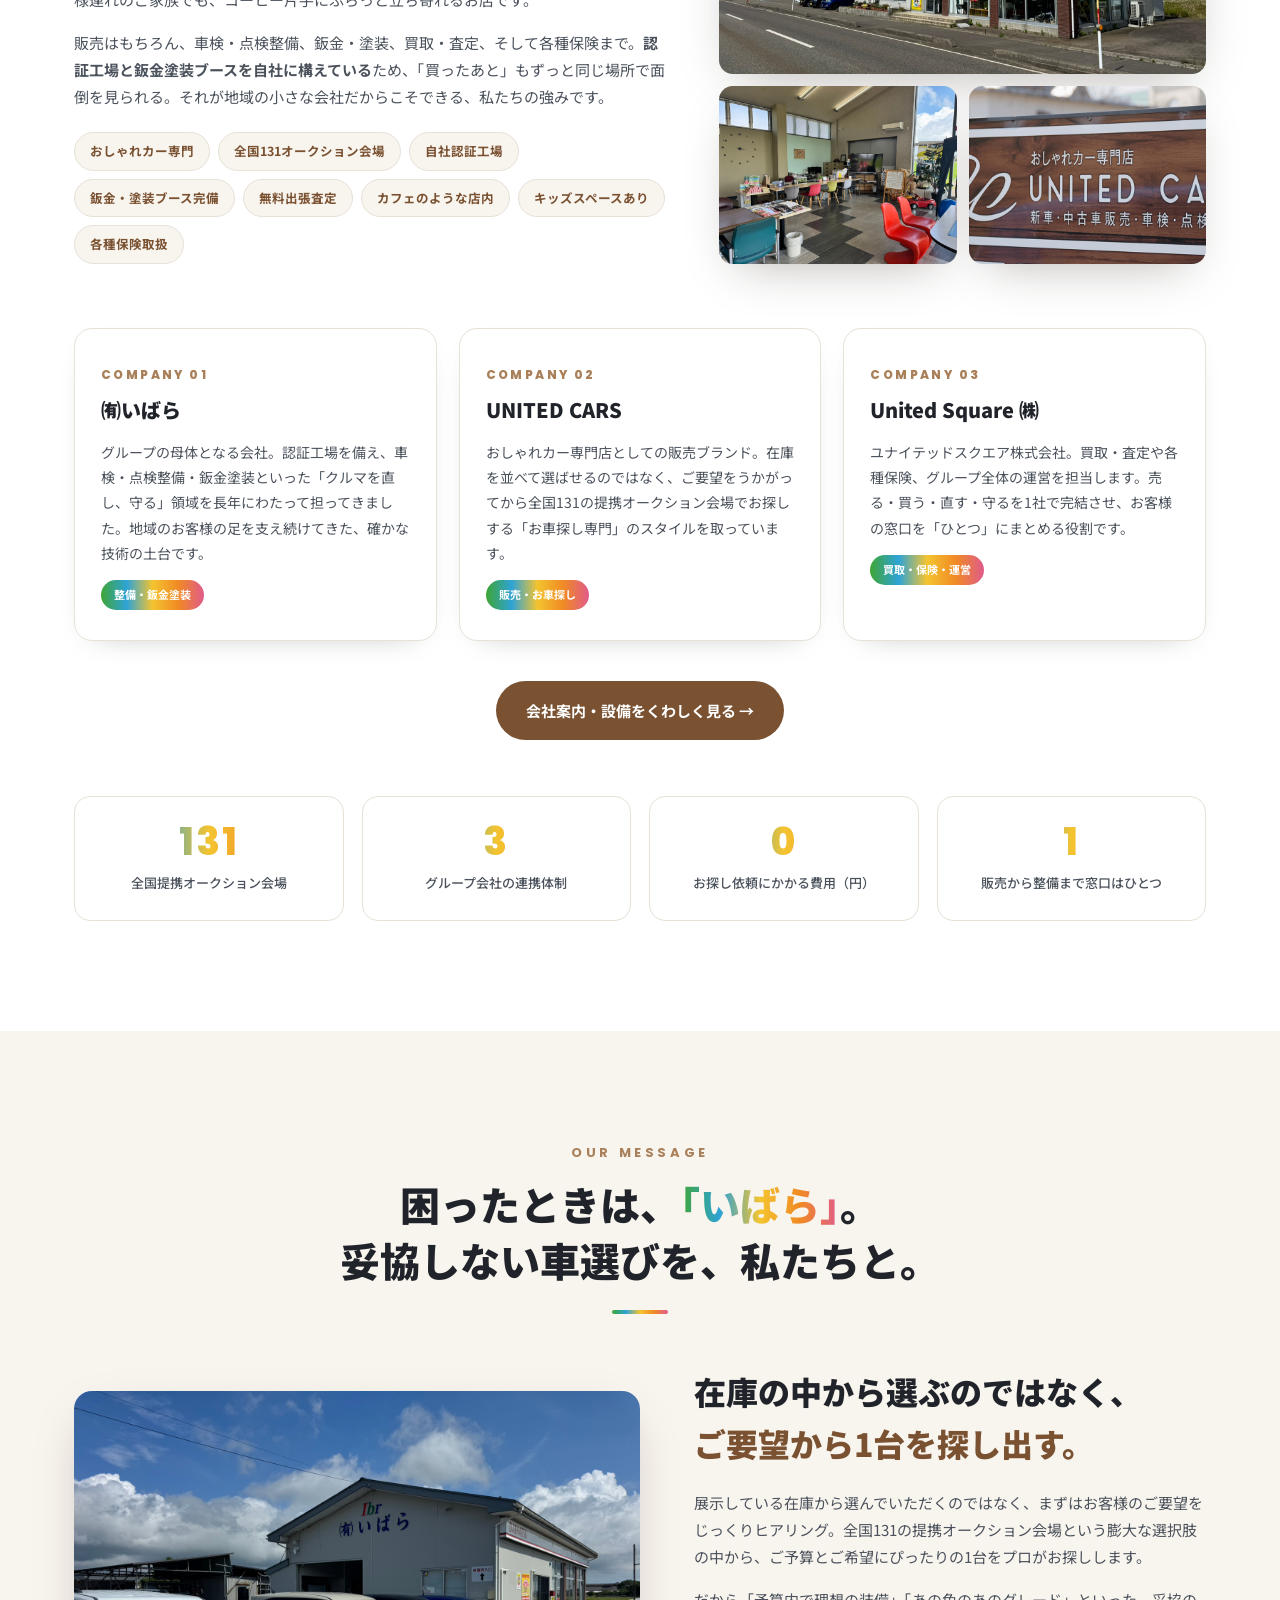
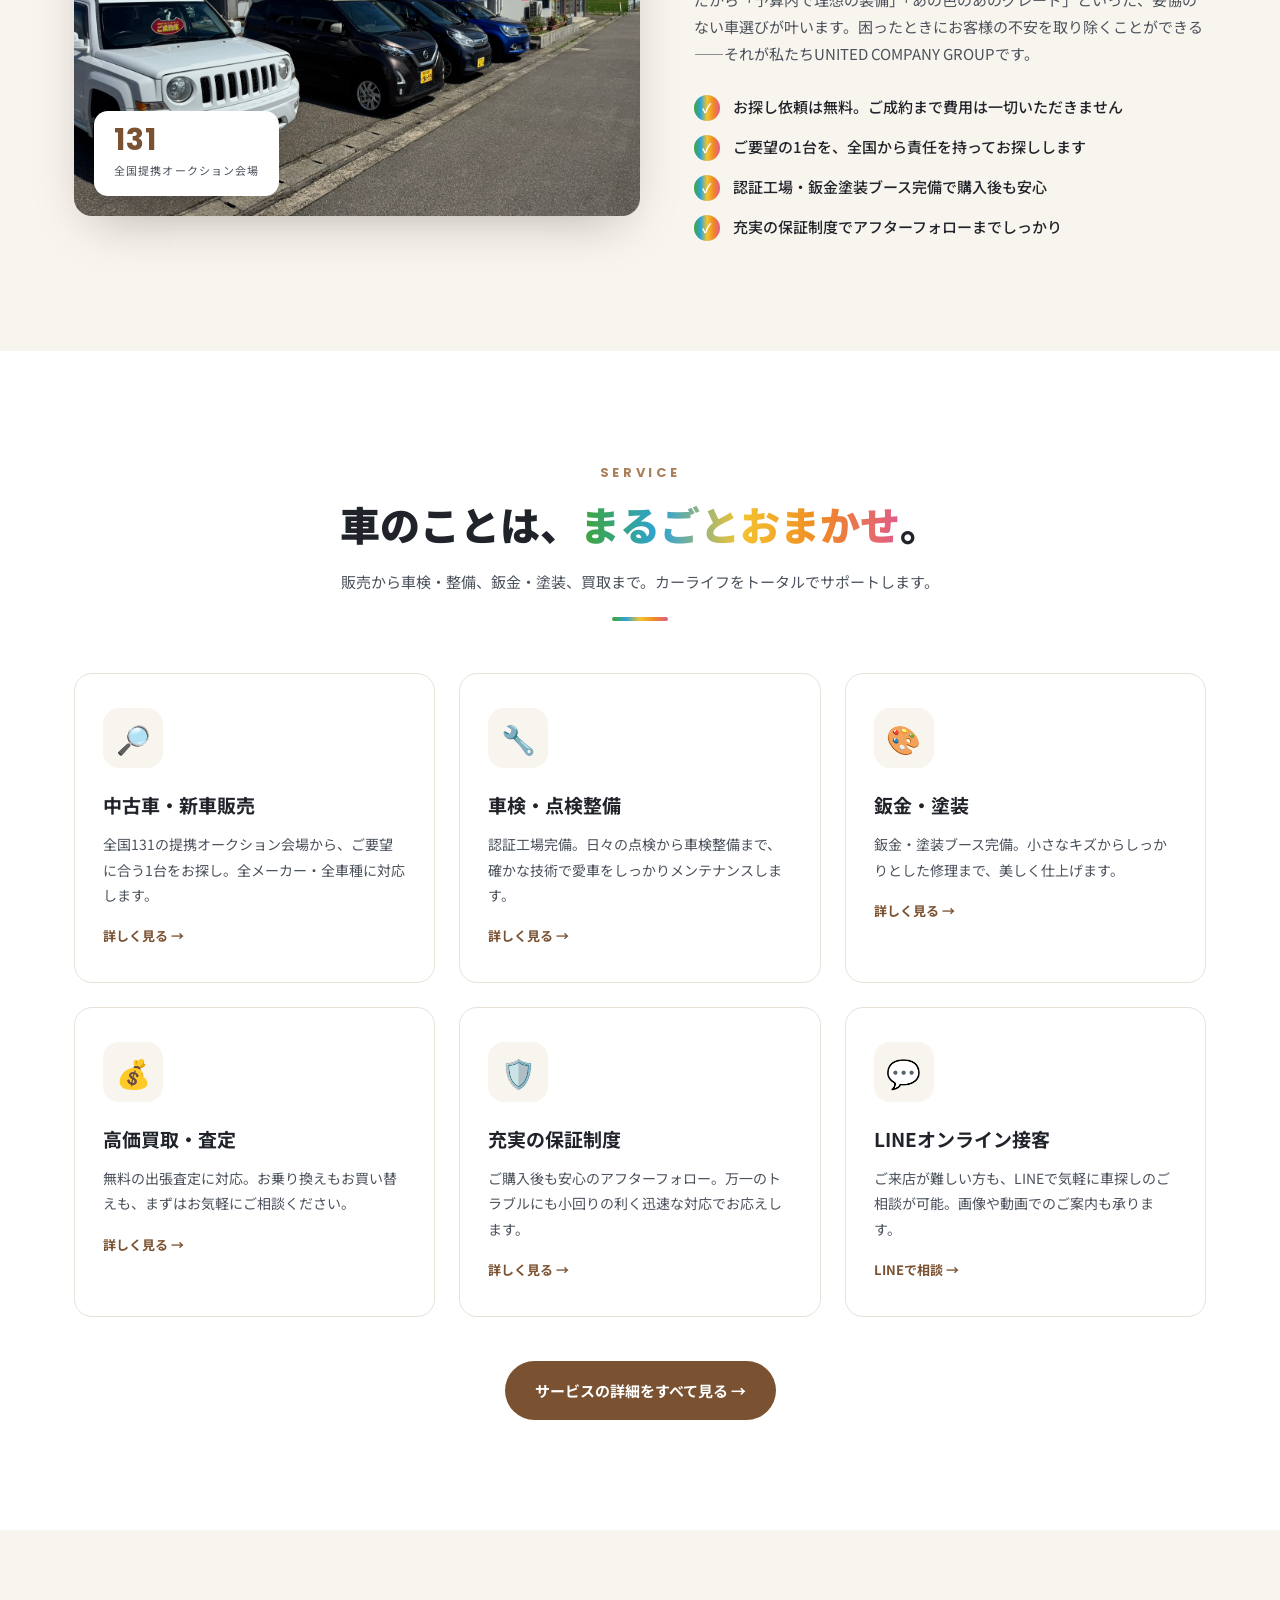
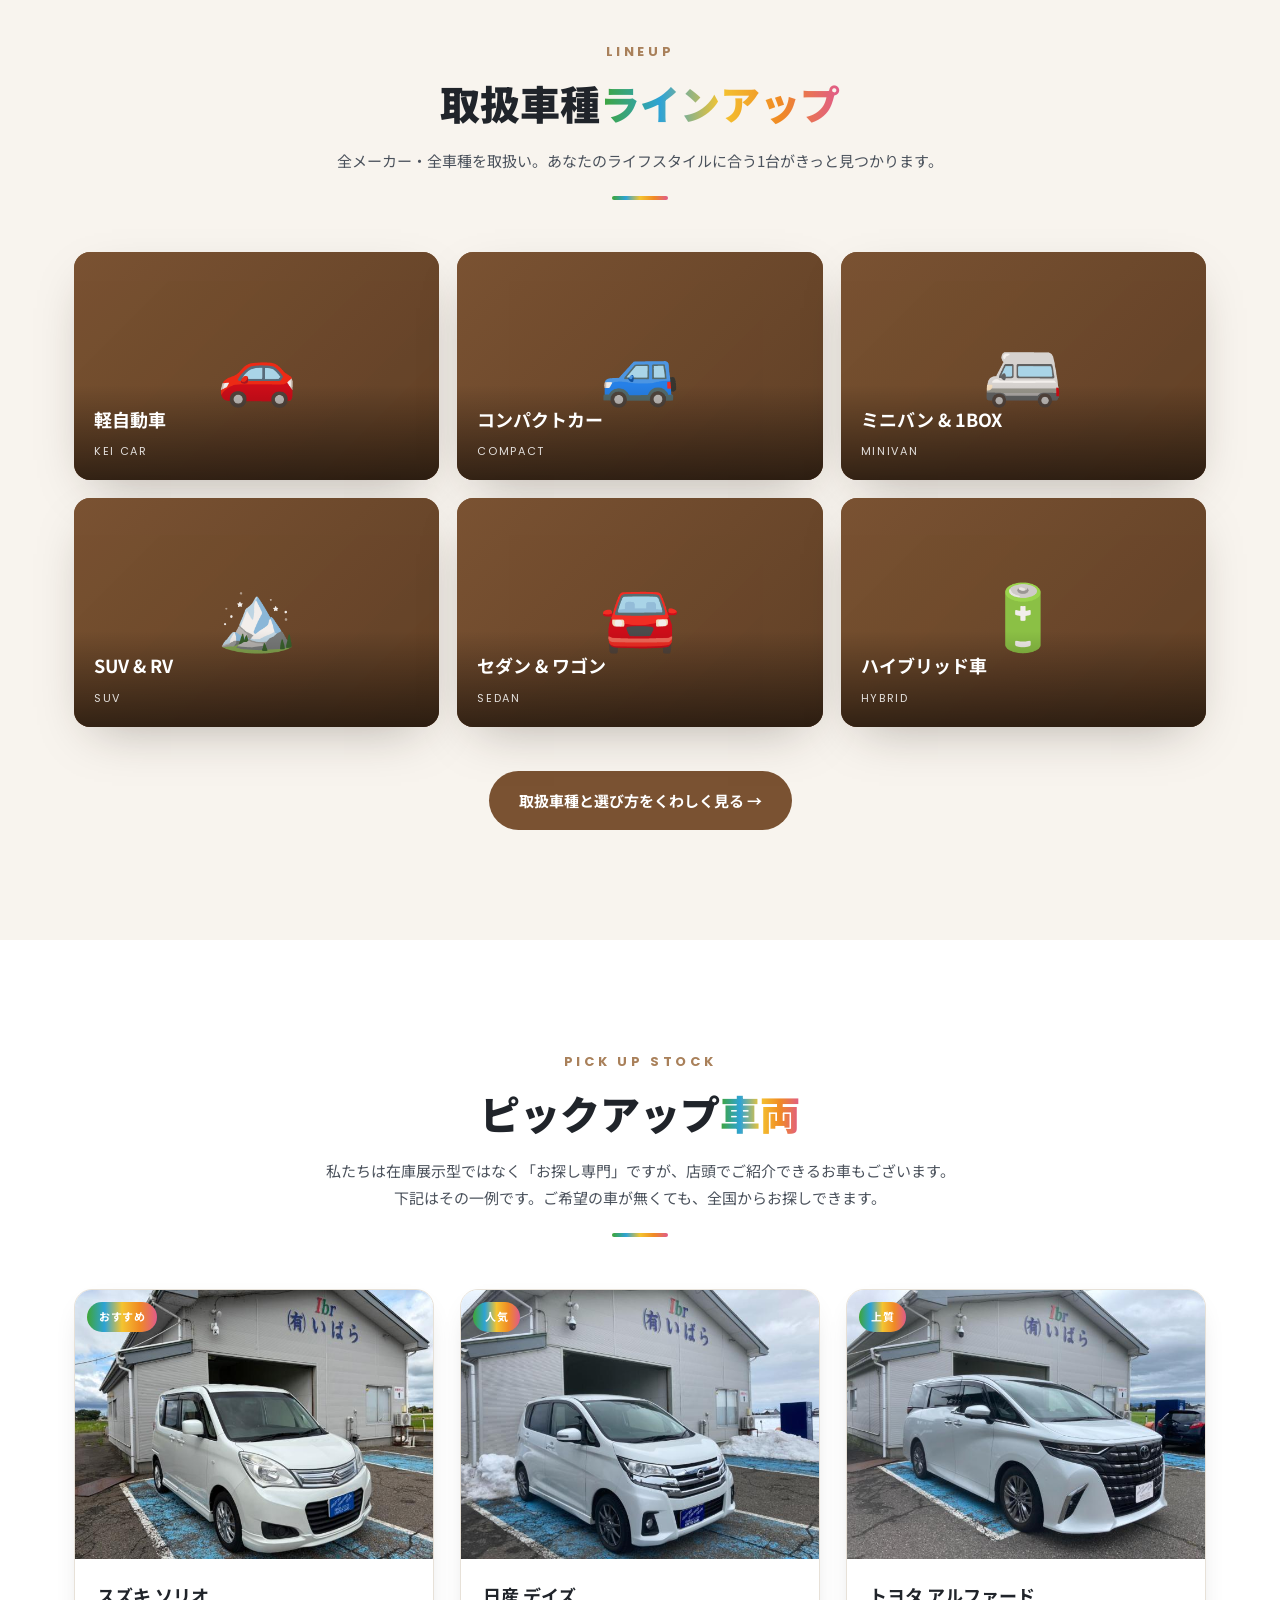
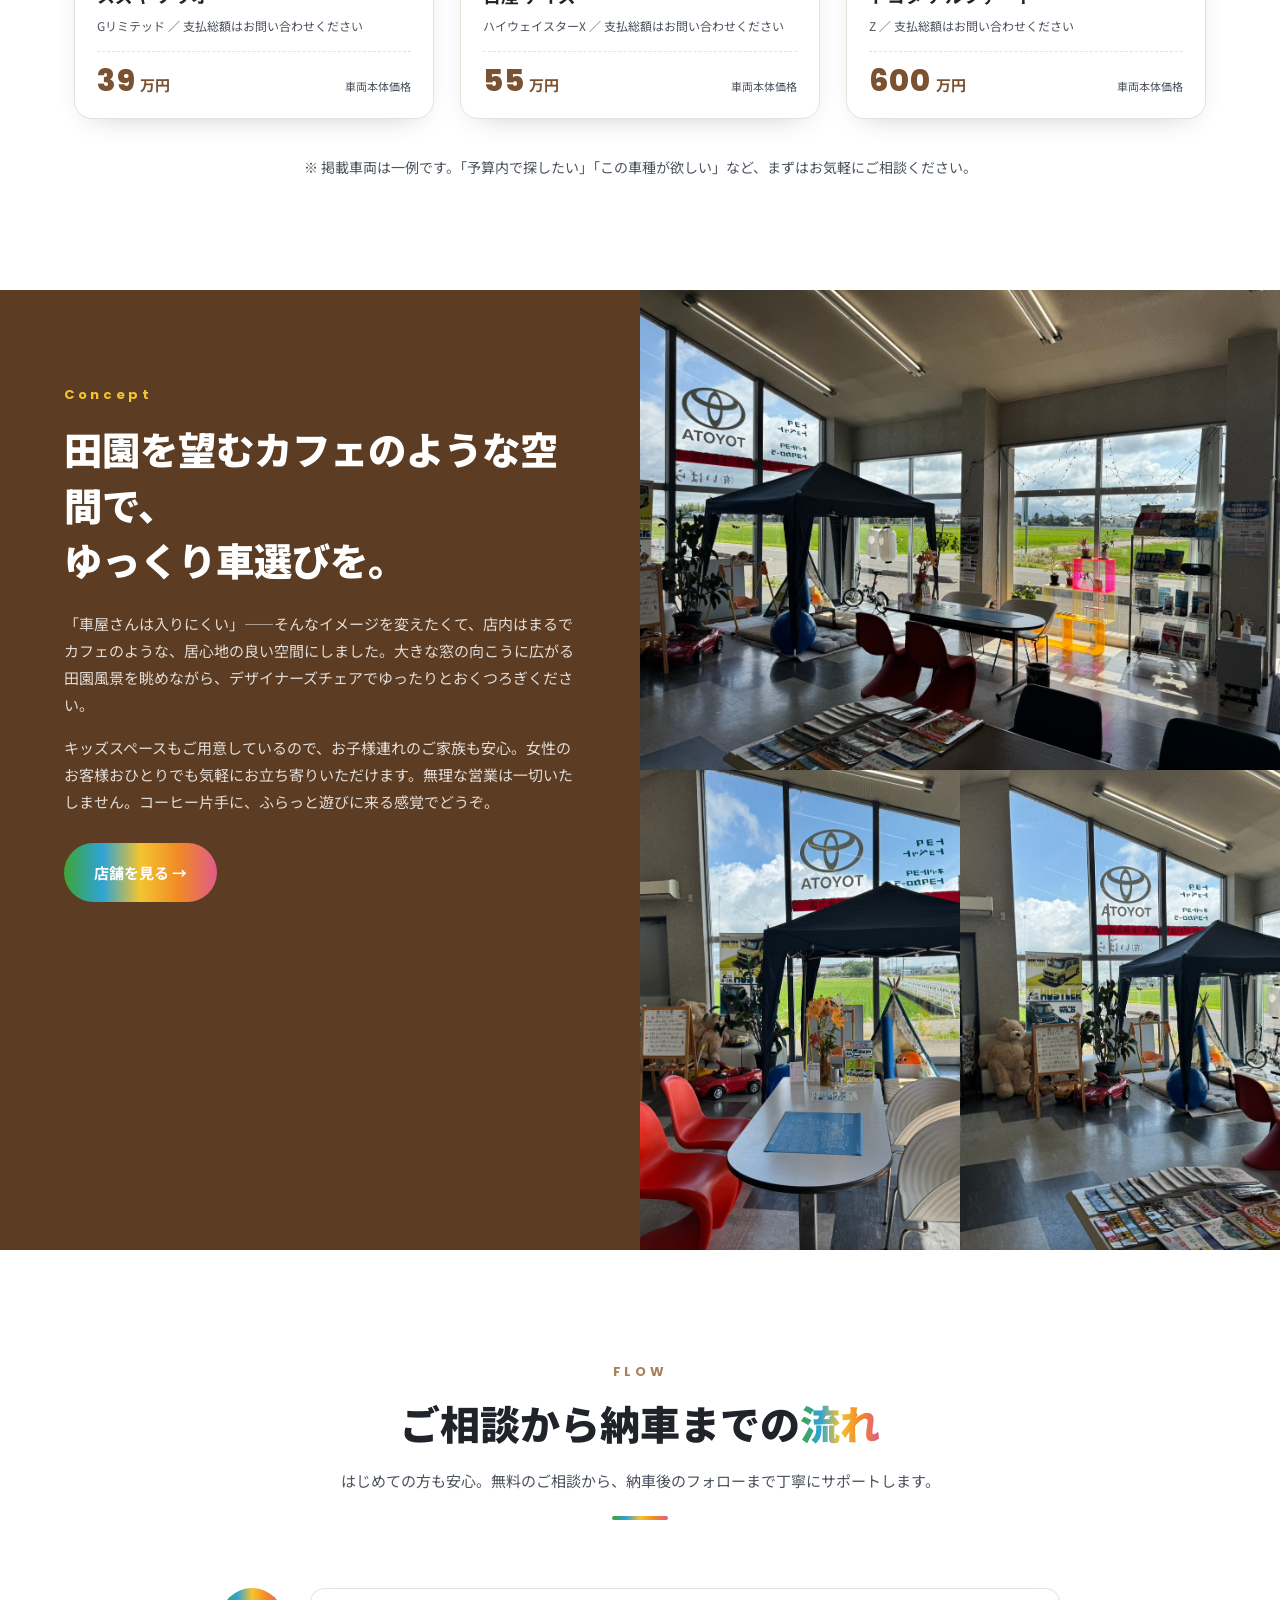
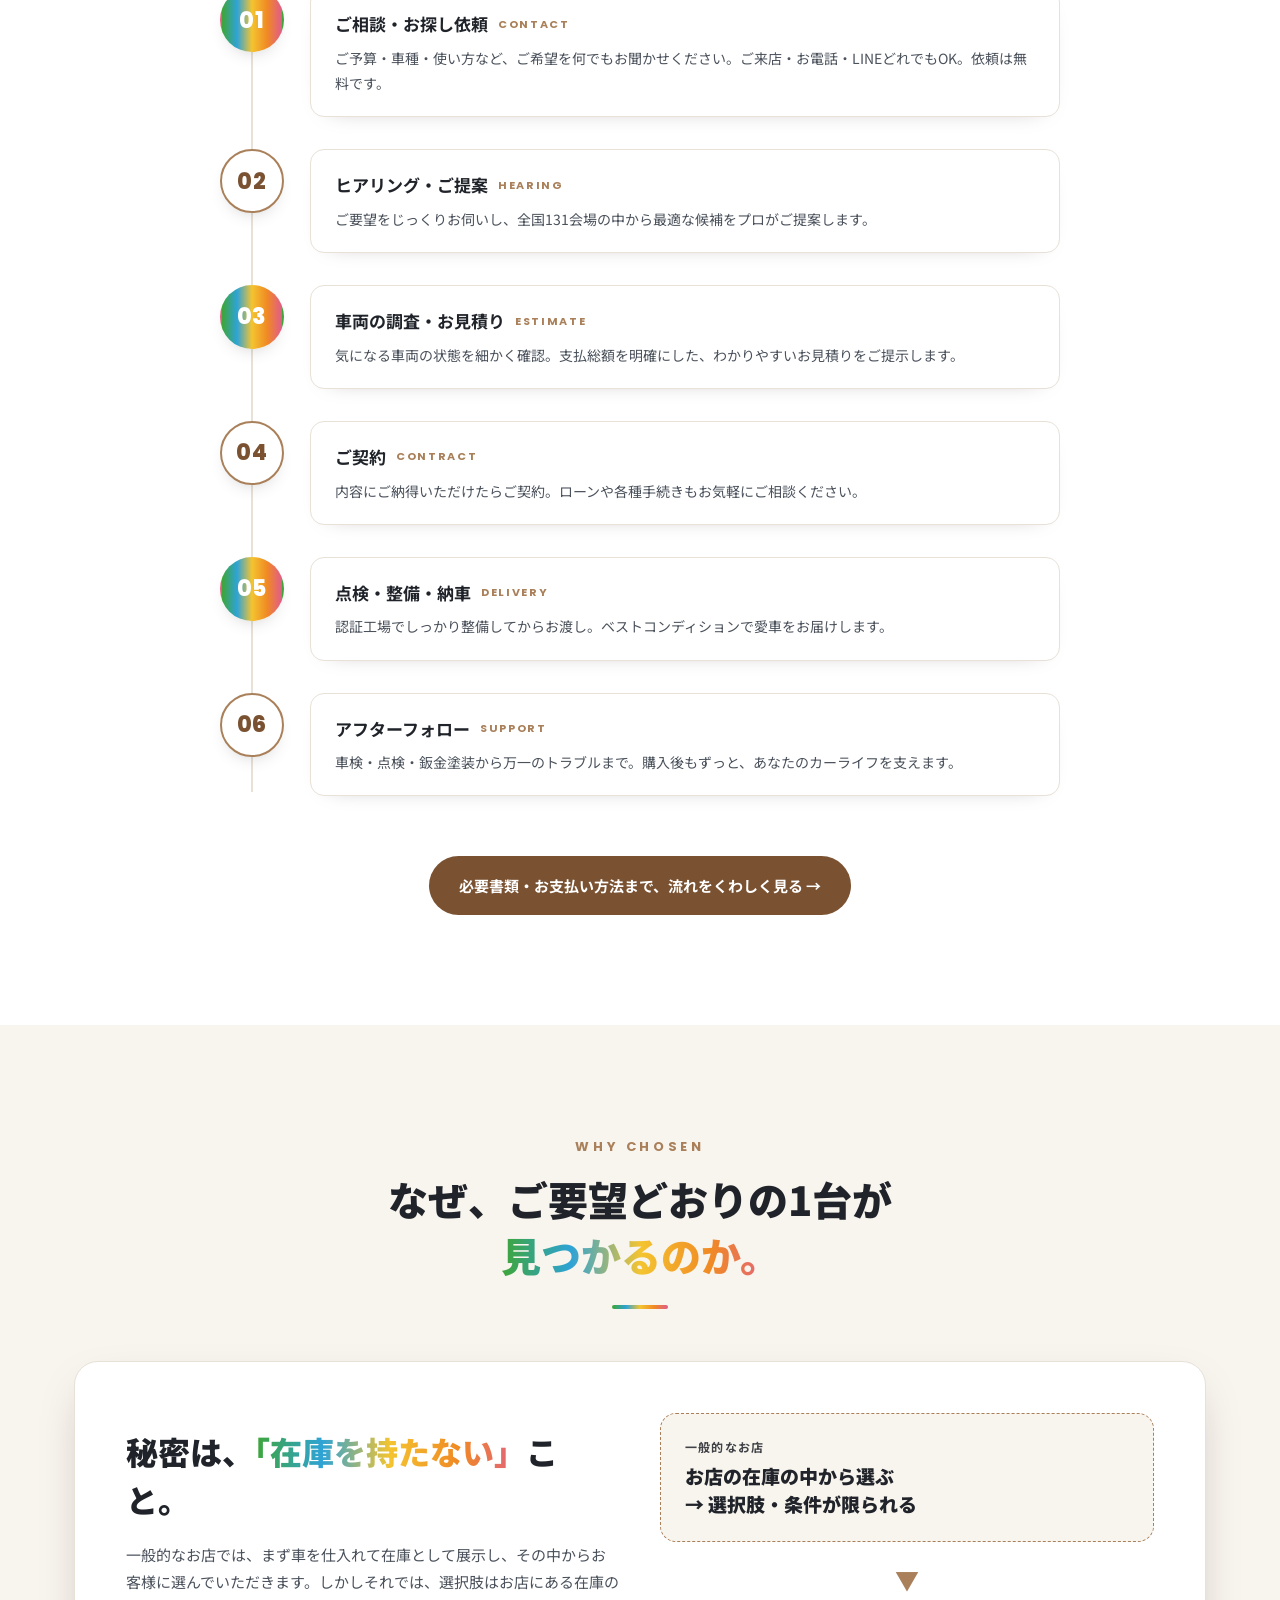
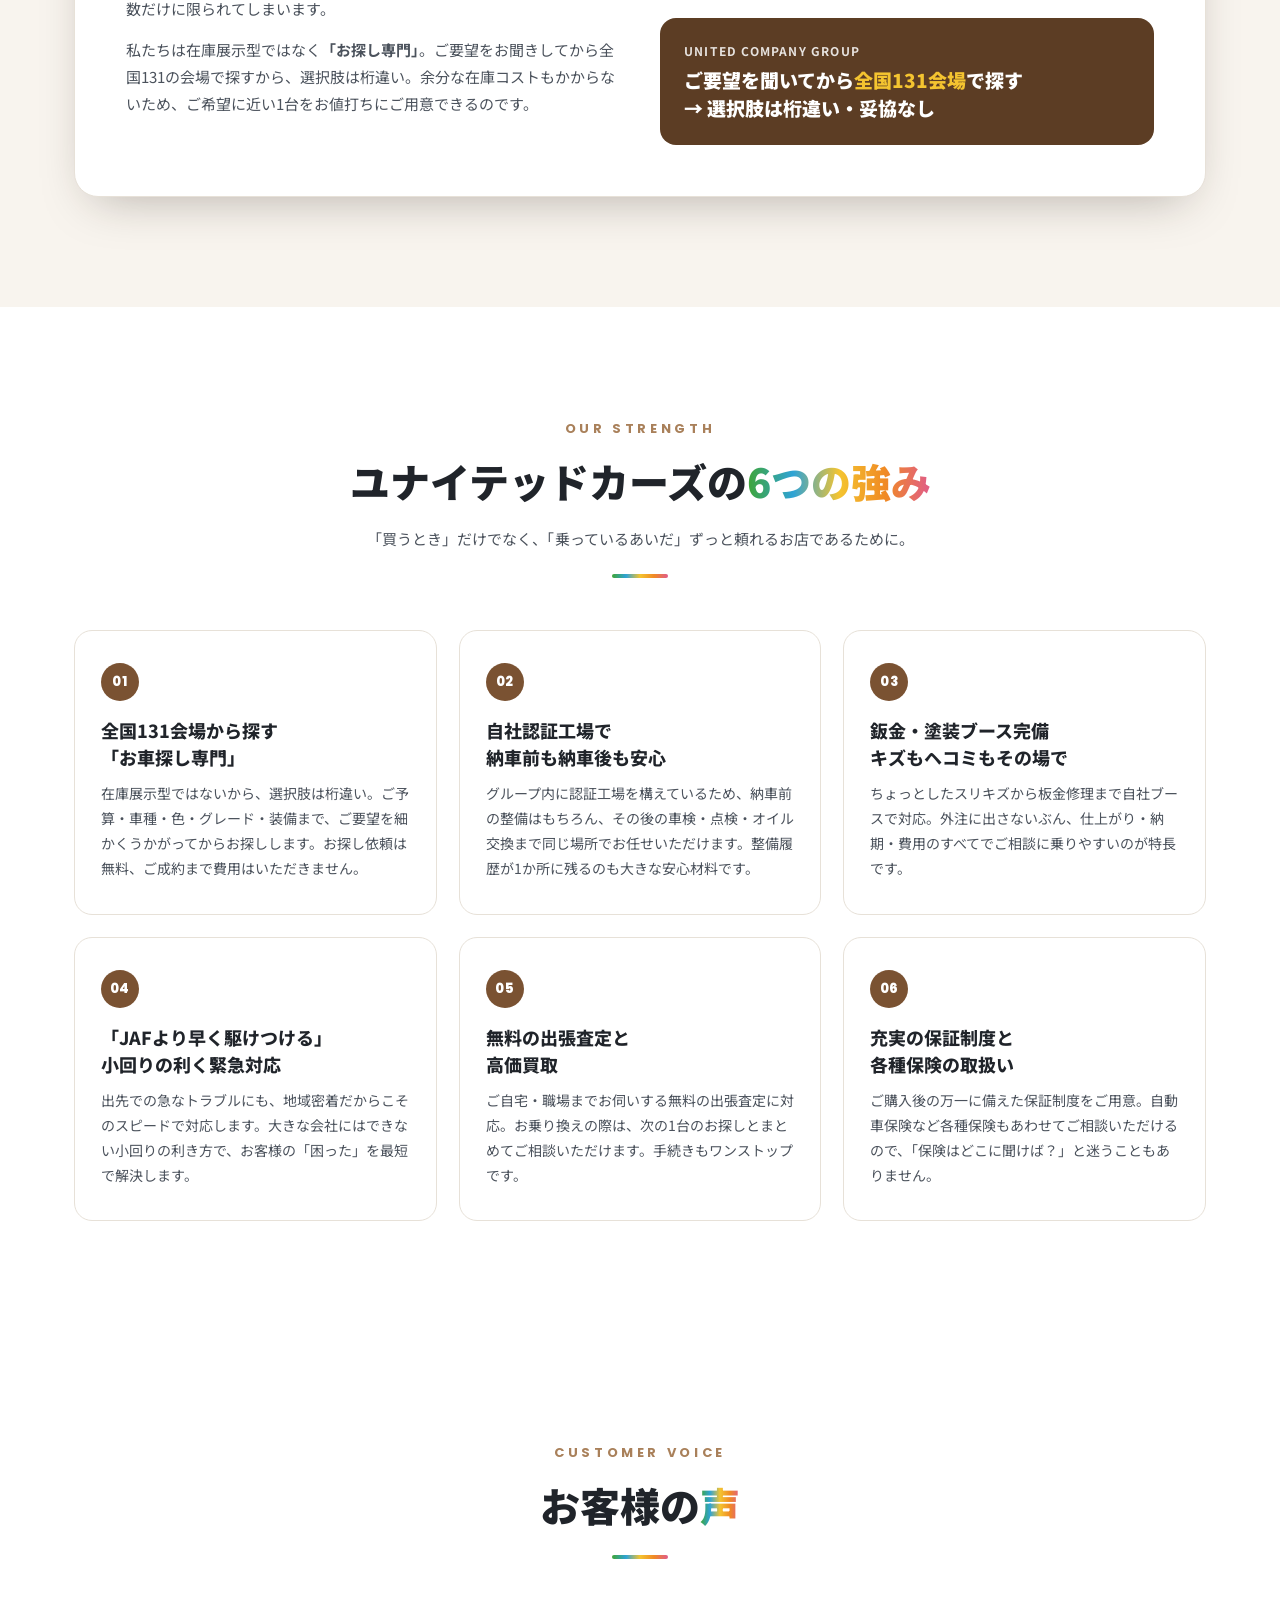
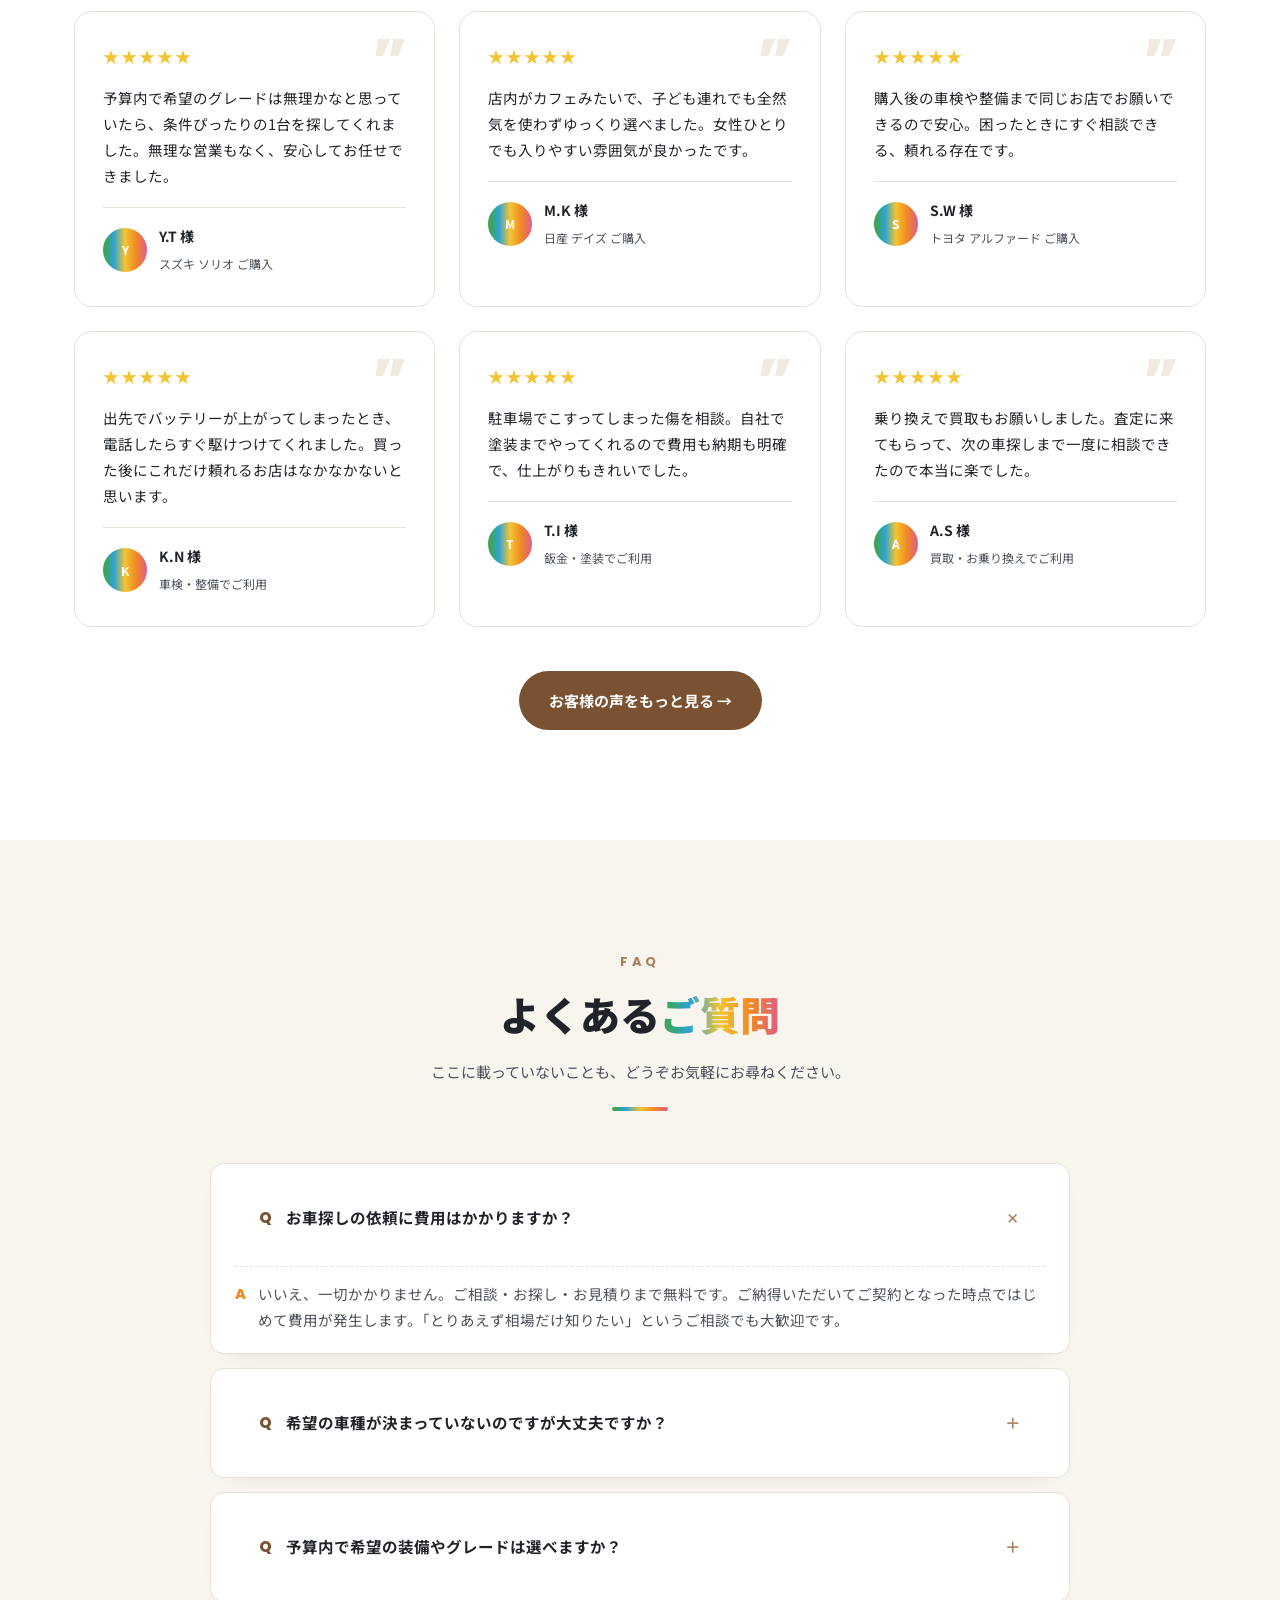
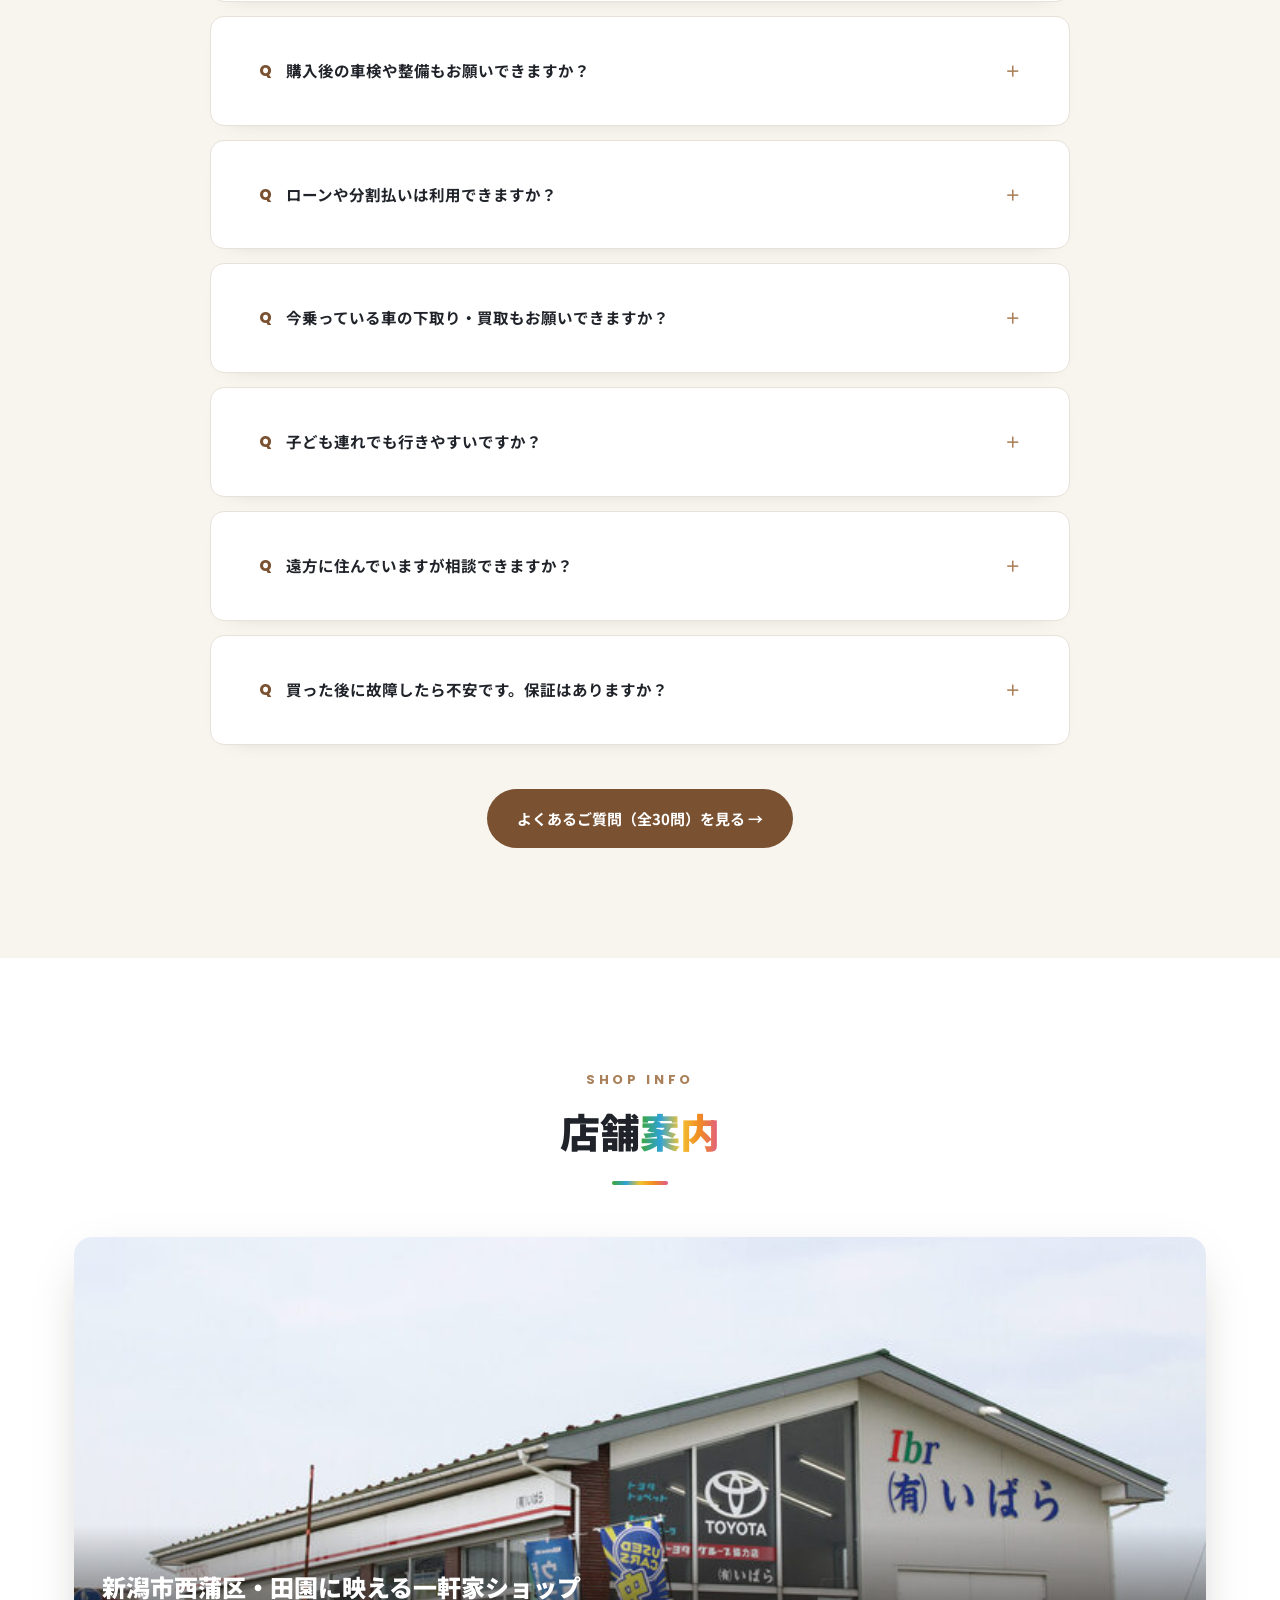
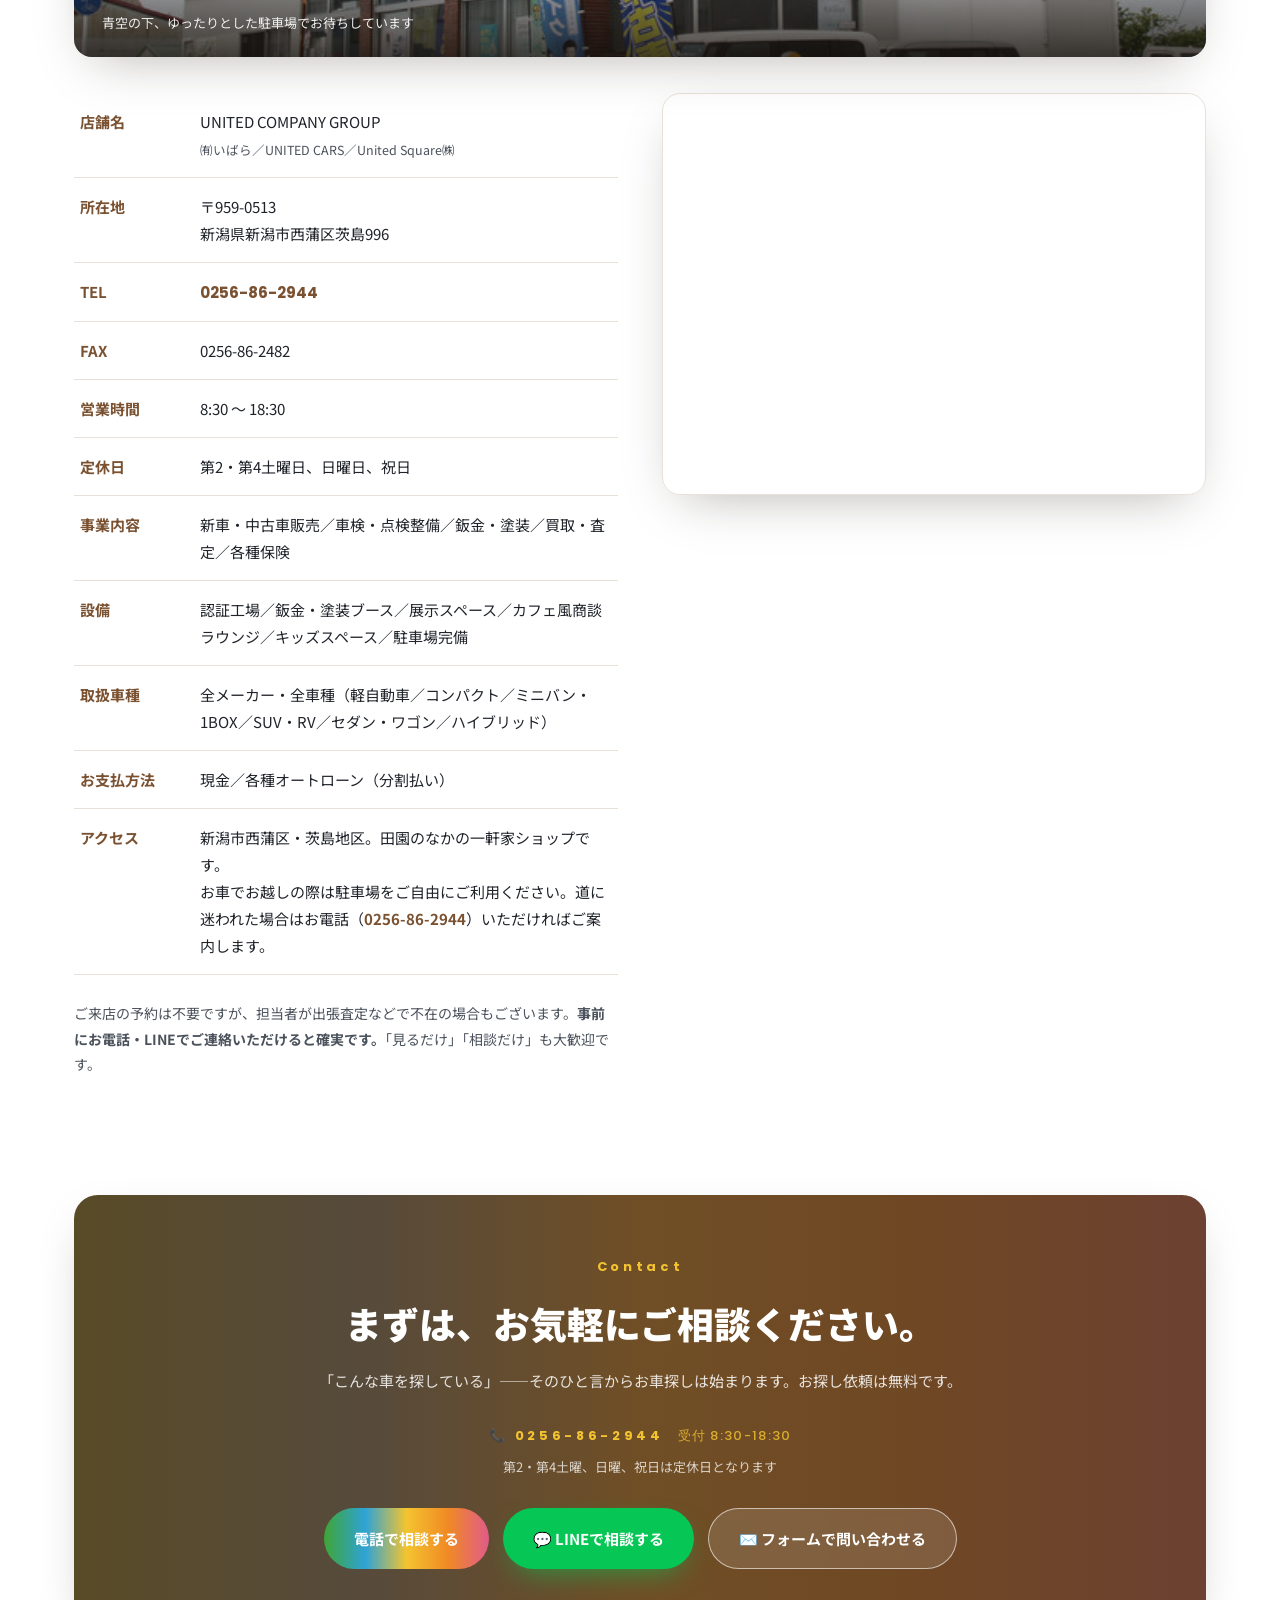
==== commit 824c0d04: "LINE公式アカウントを全ページに設定＋取扱車種の写真を補完 - ヘッダー／追従ボタン／サービスカードのLINE導線を公式アカウントURLに接続（全25箇所） - トップの問い合わせCTAにLINEボ" ====
--- a/index.html
+++ b/index.html
@@ -416,7 +416,7 @@
         <span class="lbl">お気軽にお電話ください</span>
         <span class="num en">0256-86-2944</span>
       </div>
-      <a href="#contact-form" class="btn-line"><span>✉️</span>お問い合わせ</a>
+      <a href="https://line.me/R/ti/p/@202uegpx" class="btn-line" target="_blank" rel="noopener"><span>💬</span>LINEで相談</a>
       <div class="burger" id="burger"><span></span><span></span><span></span></div>
     </div>
   </div>
@@ -577,7 +577,7 @@
       <a class="svc rv" href="service/bankin.html"><div class="ic">🎨</div><h4>鈑金・塗装</h4><p>鈑金・塗装ブース完備。小さなキズからしっかりとした修理まで、美しく仕上げます。</p><span class="more">詳しく見る →</span></a>
       <a class="svc rv" href="service/kaitori.html"><div class="ic">💰</div><h4>高価買取・査定</h4><p>無料の出張査定に対応。お乗り換えもお買い替えも、まずはお気軽にご相談ください。</p><span class="more">詳しく見る →</span></a>
       <a class="svc rv" href="service/hosho.html"><div class="ic">🛡️</div><h4>充実の保証制度</h4><p>ご購入後も安心のアフターフォロー。万一のトラブルにも小回りの利く迅速な対応でお応えします。</p><span class="more">詳しく見る →</span></a>
-      <a class="svc rv" href="#contact"><div class="ic">💬</div><h4>LINEオンライン接客</h4><p>ご来店が難しい方も、LINEで気軽に車探しのご相談が可能。画像や動画でのご案内も承ります。</p><span class="more">LINEで相談 →</span></a>
+      <a class="svc rv" href="https://line.me/R/ti/p/@202uegpx" target="_blank" rel="noopener"><div class="ic">💬</div><h4>LINEオンライン接客</h4><p>ご来店が難しい方も、LINEで気軽に車探しのご相談が可能。画像や動画でのご案内も承ります。</p><span class="more">LINEで相談 →</span></a>
     </div>
     <div class="rv" style="text-align:center;margin-top:44px">
       <a href="service/index.html" class="btn btn-wood">サービスの詳細をすべて見る →</a>
@@ -821,6 +821,7 @@
       <div class="cta-hours">第2・第4土曜、日曜、祝日は定休日となります</div>
       <div class="cta-btns">
         <a href="tel:0256862944" class="btn btn-primary" style="box-shadow:none">電話で相談する</a>
+        <a href="https://line.me/R/ti/p/@202uegpx" class="btn btn-line-cta" target="_blank" rel="noopener">💬 LINEで相談する</a>
         <a href="#contact-form" class="btn btn-ghost">✉️ フォームで問い合わせる</a>
       </div>
     </div>
@@ -934,7 +935,7 @@
   </div>
 </footer>
 
-<a href="#contact-form" class="float-line"><span>✉️</span>無料でお車探しを相談する</a>
+<a href="https://line.me/R/ti/p/@202uegpx" class="float-line" target="_blank" rel="noopener"><span>💬</span>LINEで車探し相談</a>
 
 <script>
 // header solid on scroll
--- a/assets/site.css
+++ b/assets/site.css
@@ -338,3 +338,7 @@
 .line-cat .cap b{font-size:18px;font-weight:700;display:block}
 .line-cat .cap span{font-family:"Poppins";font-size:11px;letter-spacing:.15em;opacity:.85}
 @media(max-width:960px){ .group3,.str-grid{grid-template-columns:1fr} }
+
+/* LINE CTA button */
+.btn-line-cta{background:#06c755;color:#fff;box-shadow:0 12px 30px -12px rgba(6,199,85,.7)}
+.btn-line-cta:hover{transform:translateY(-3px)}
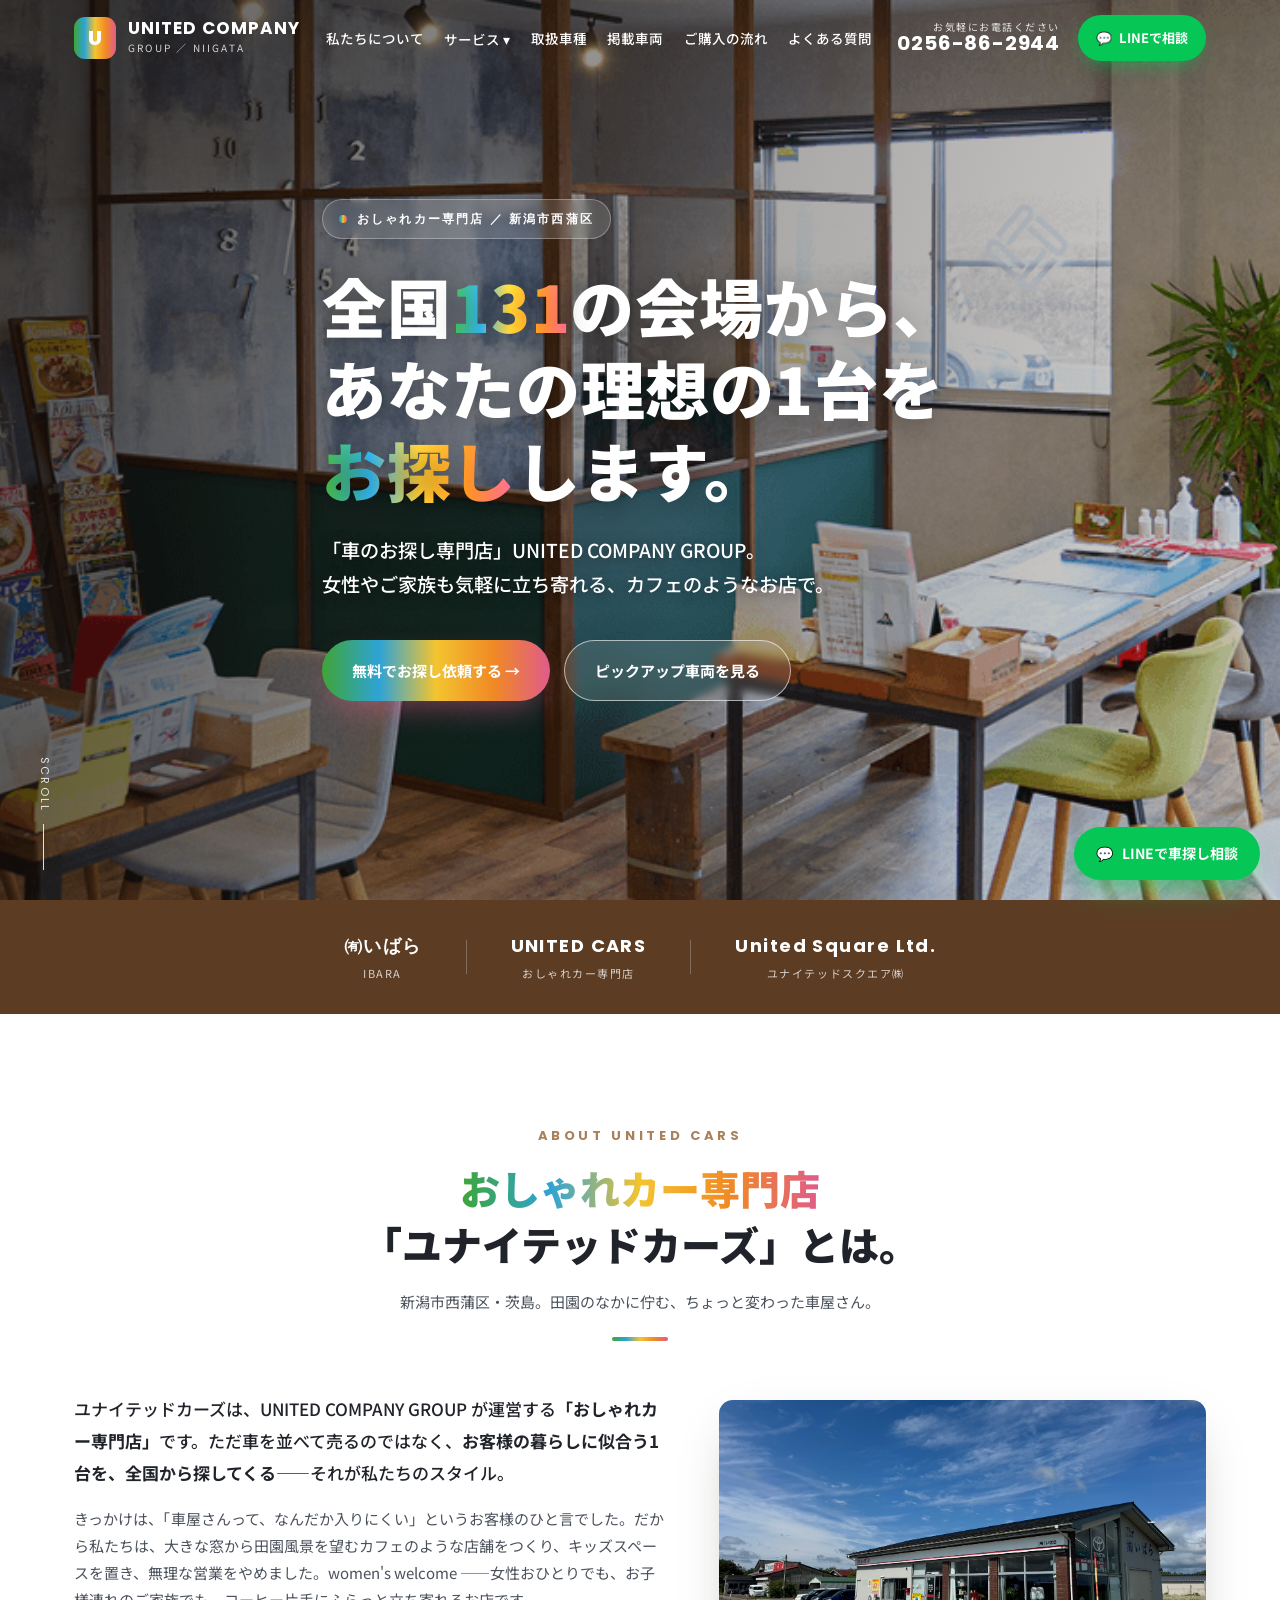
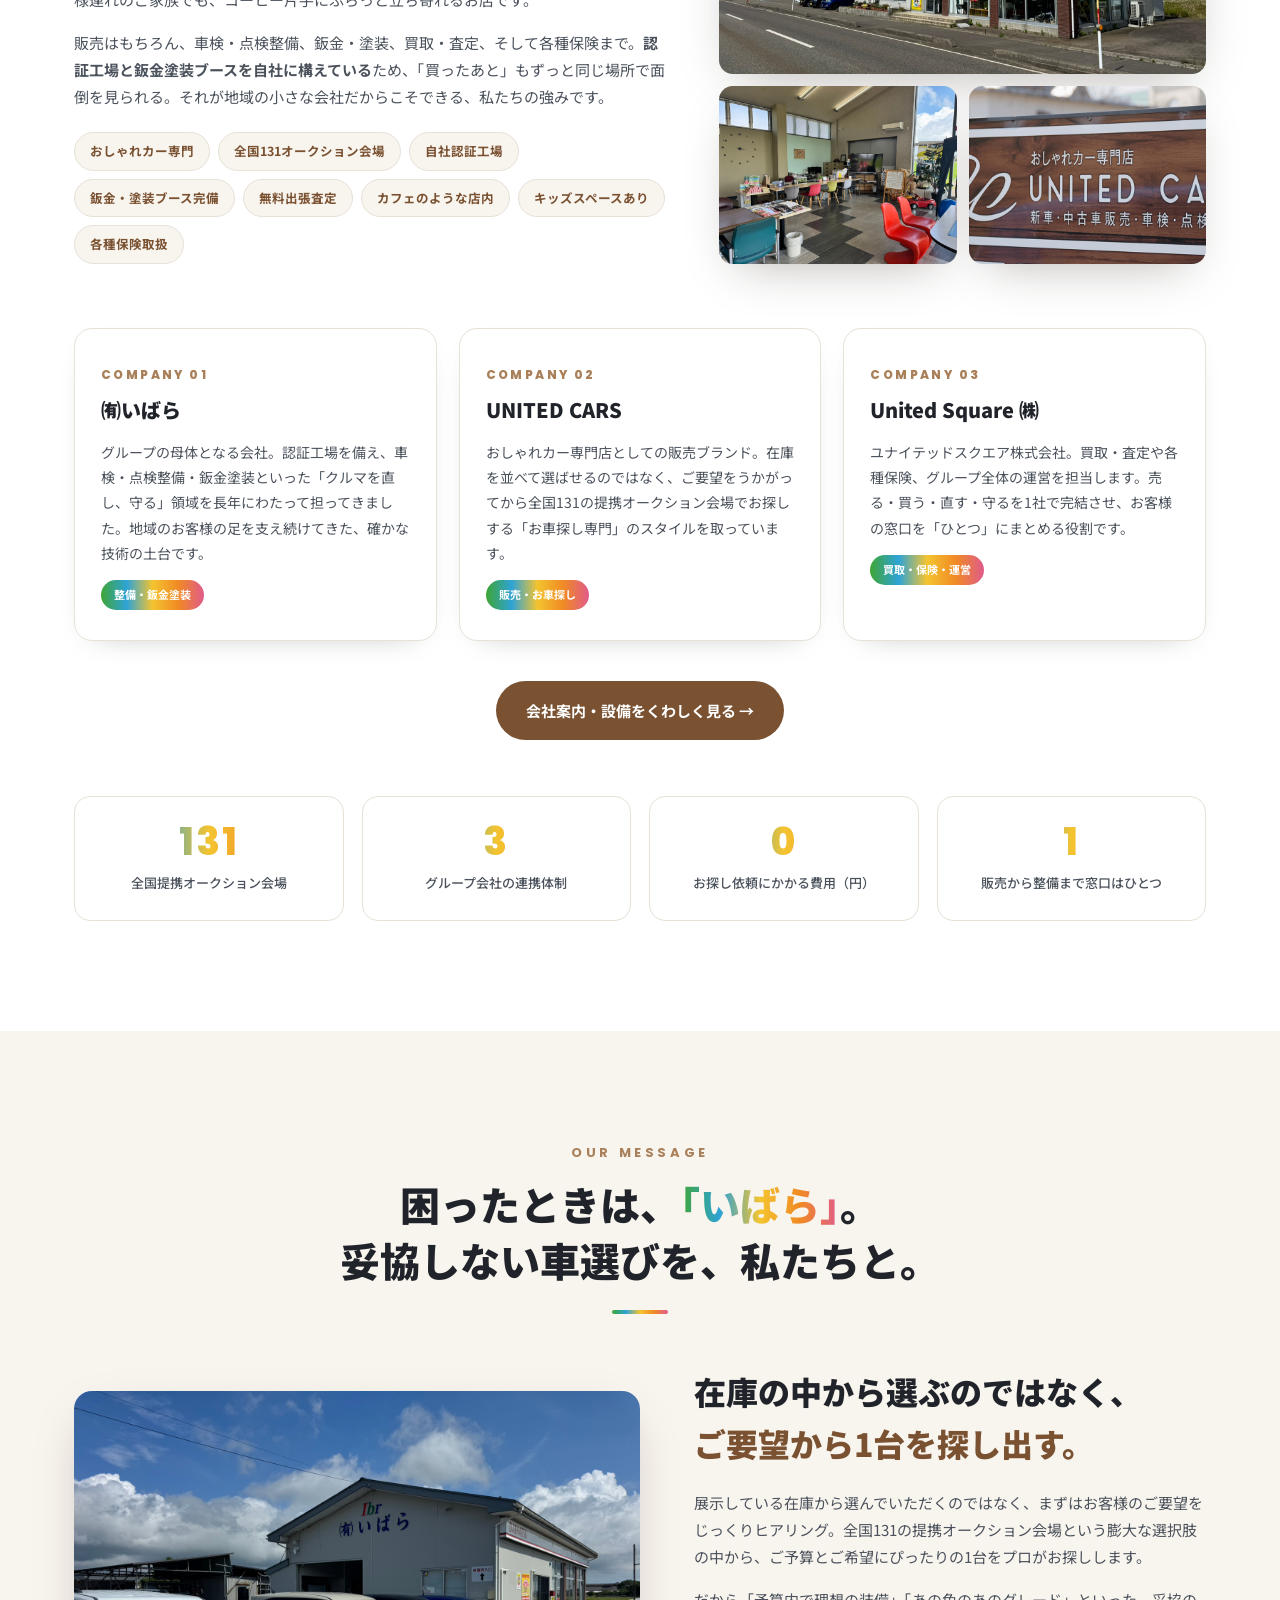
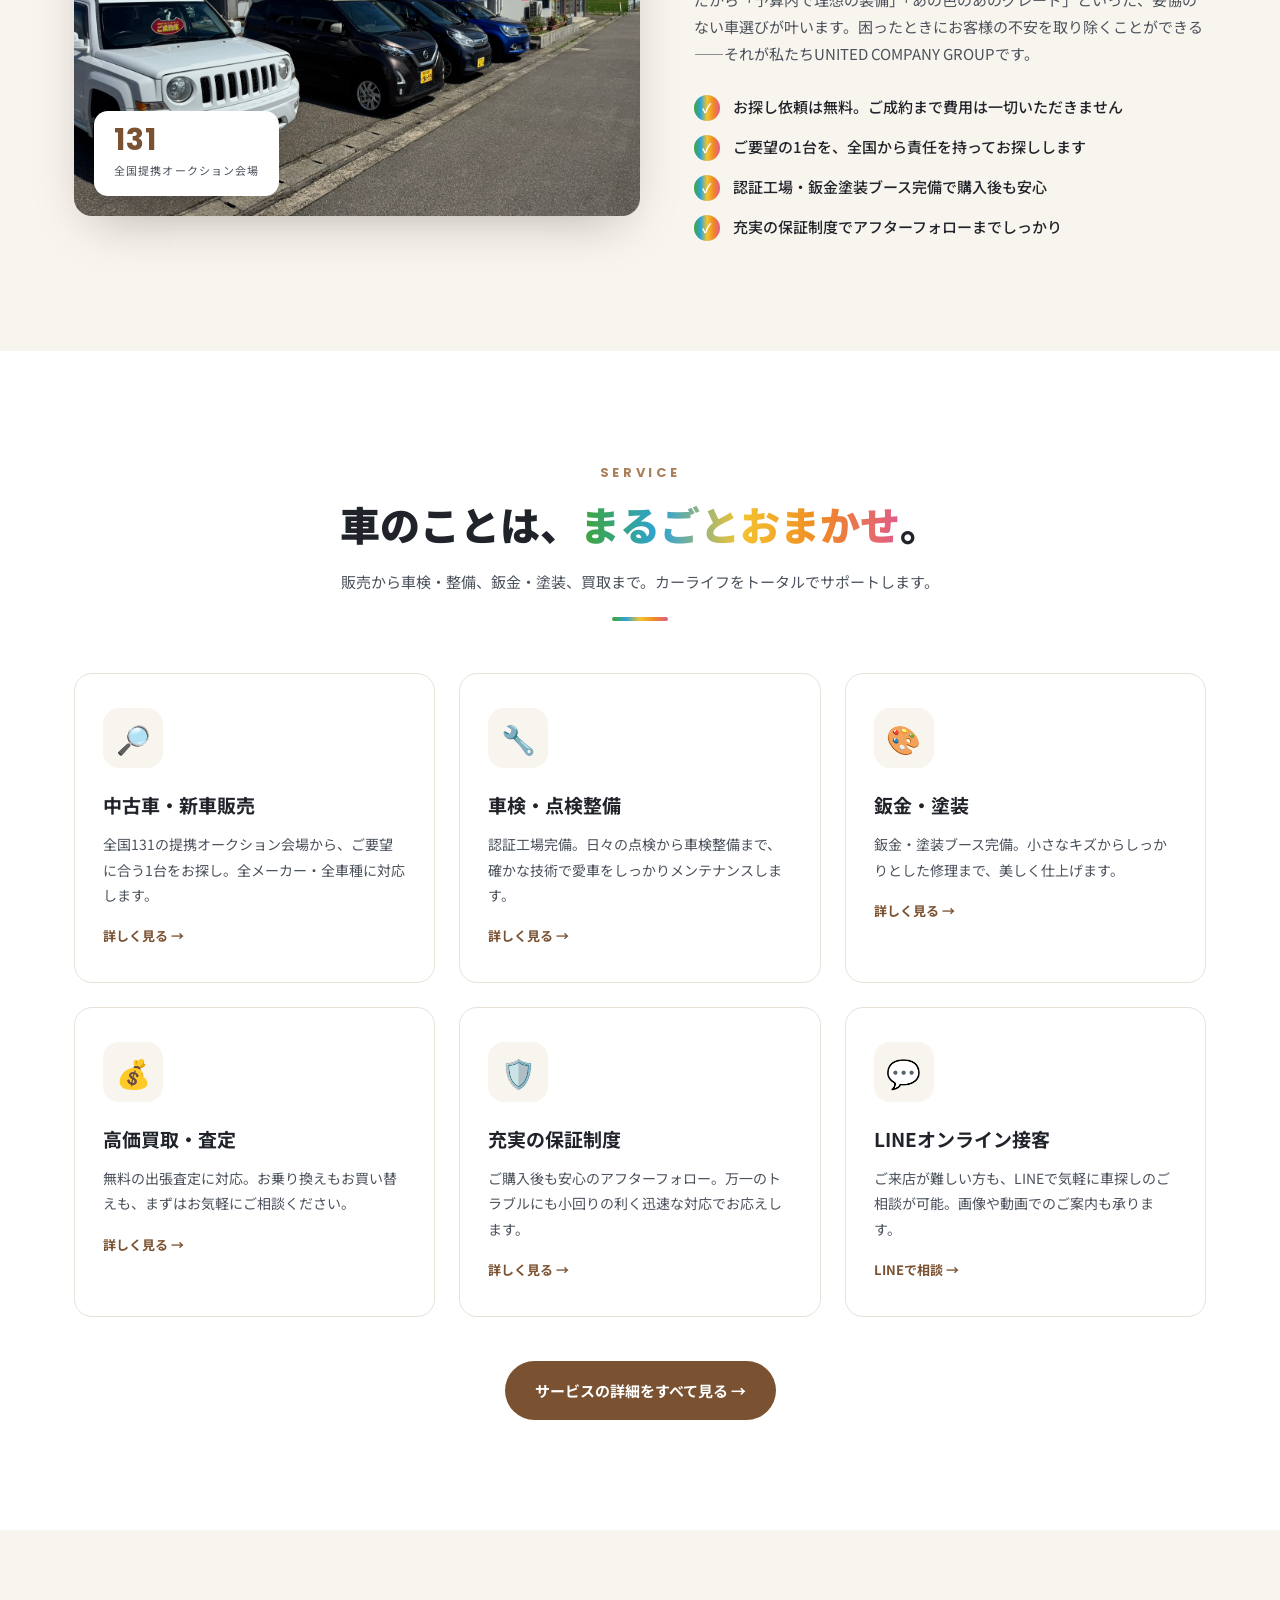
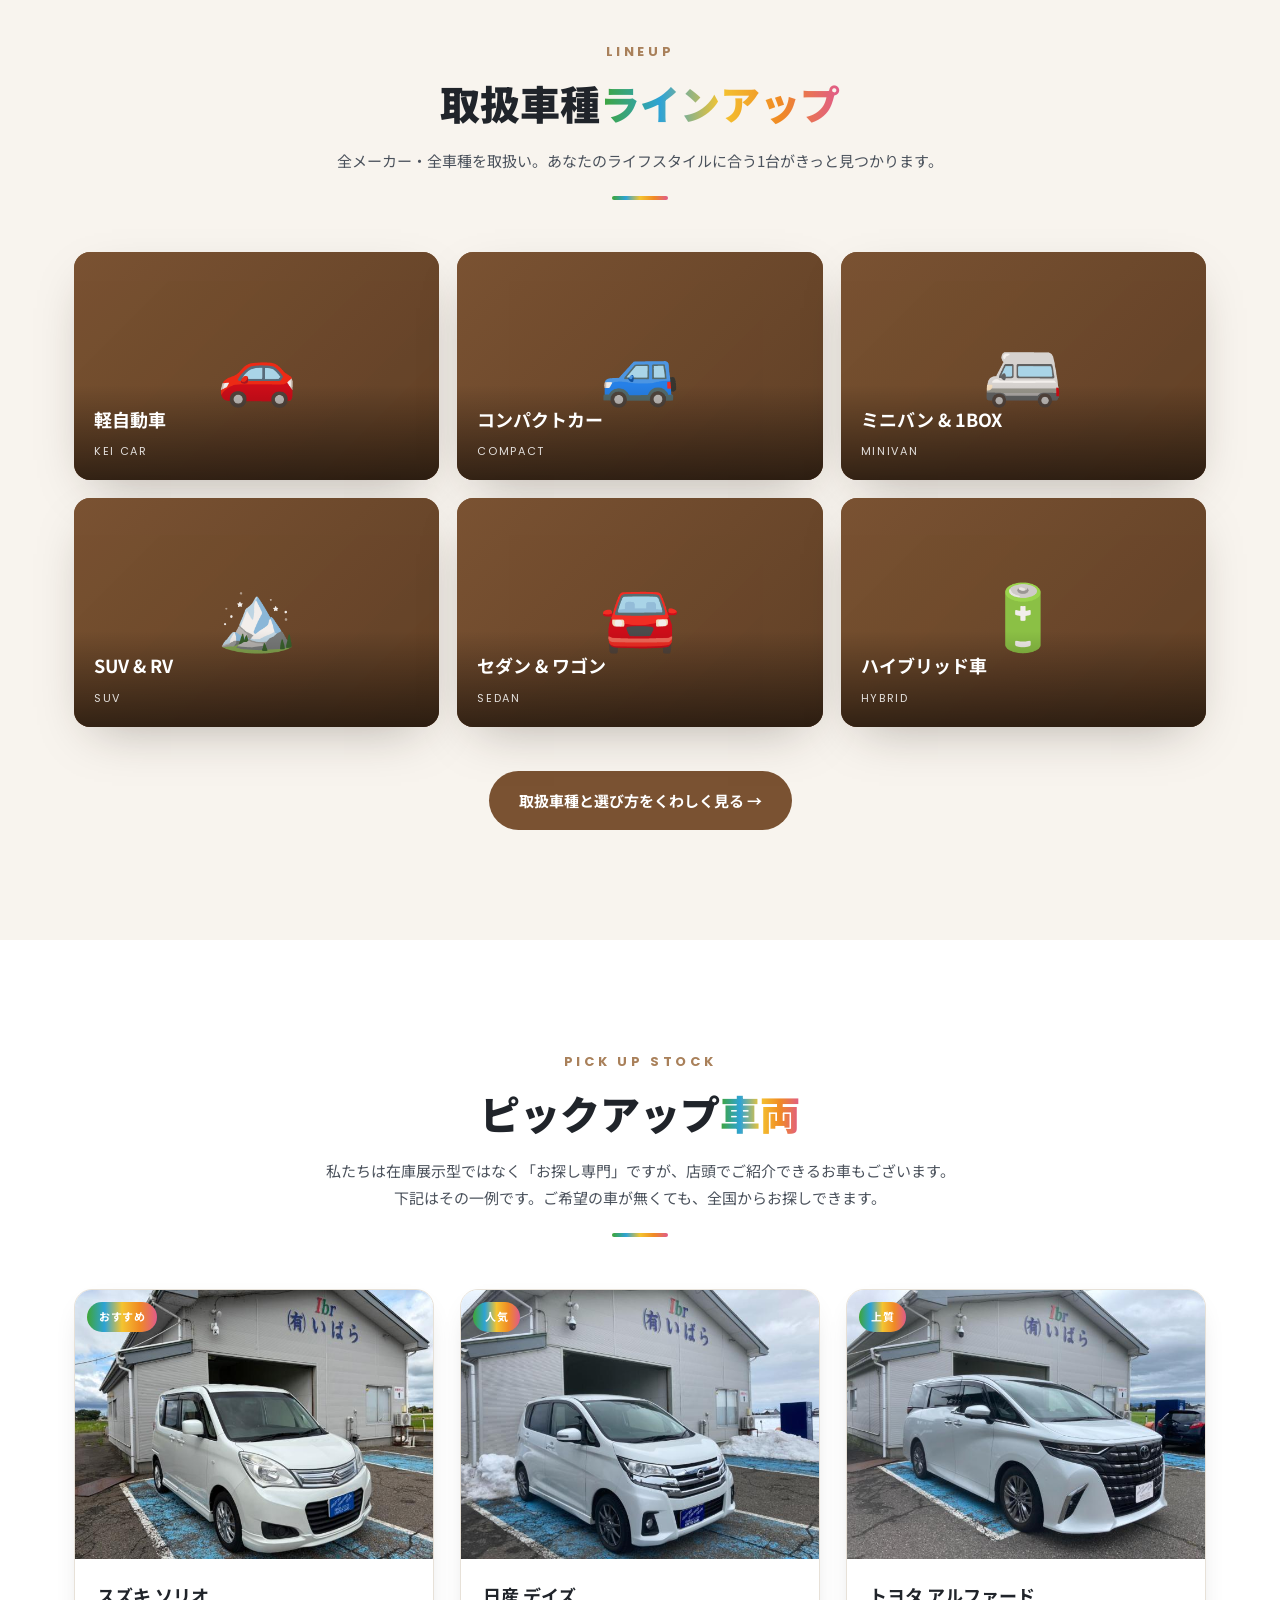
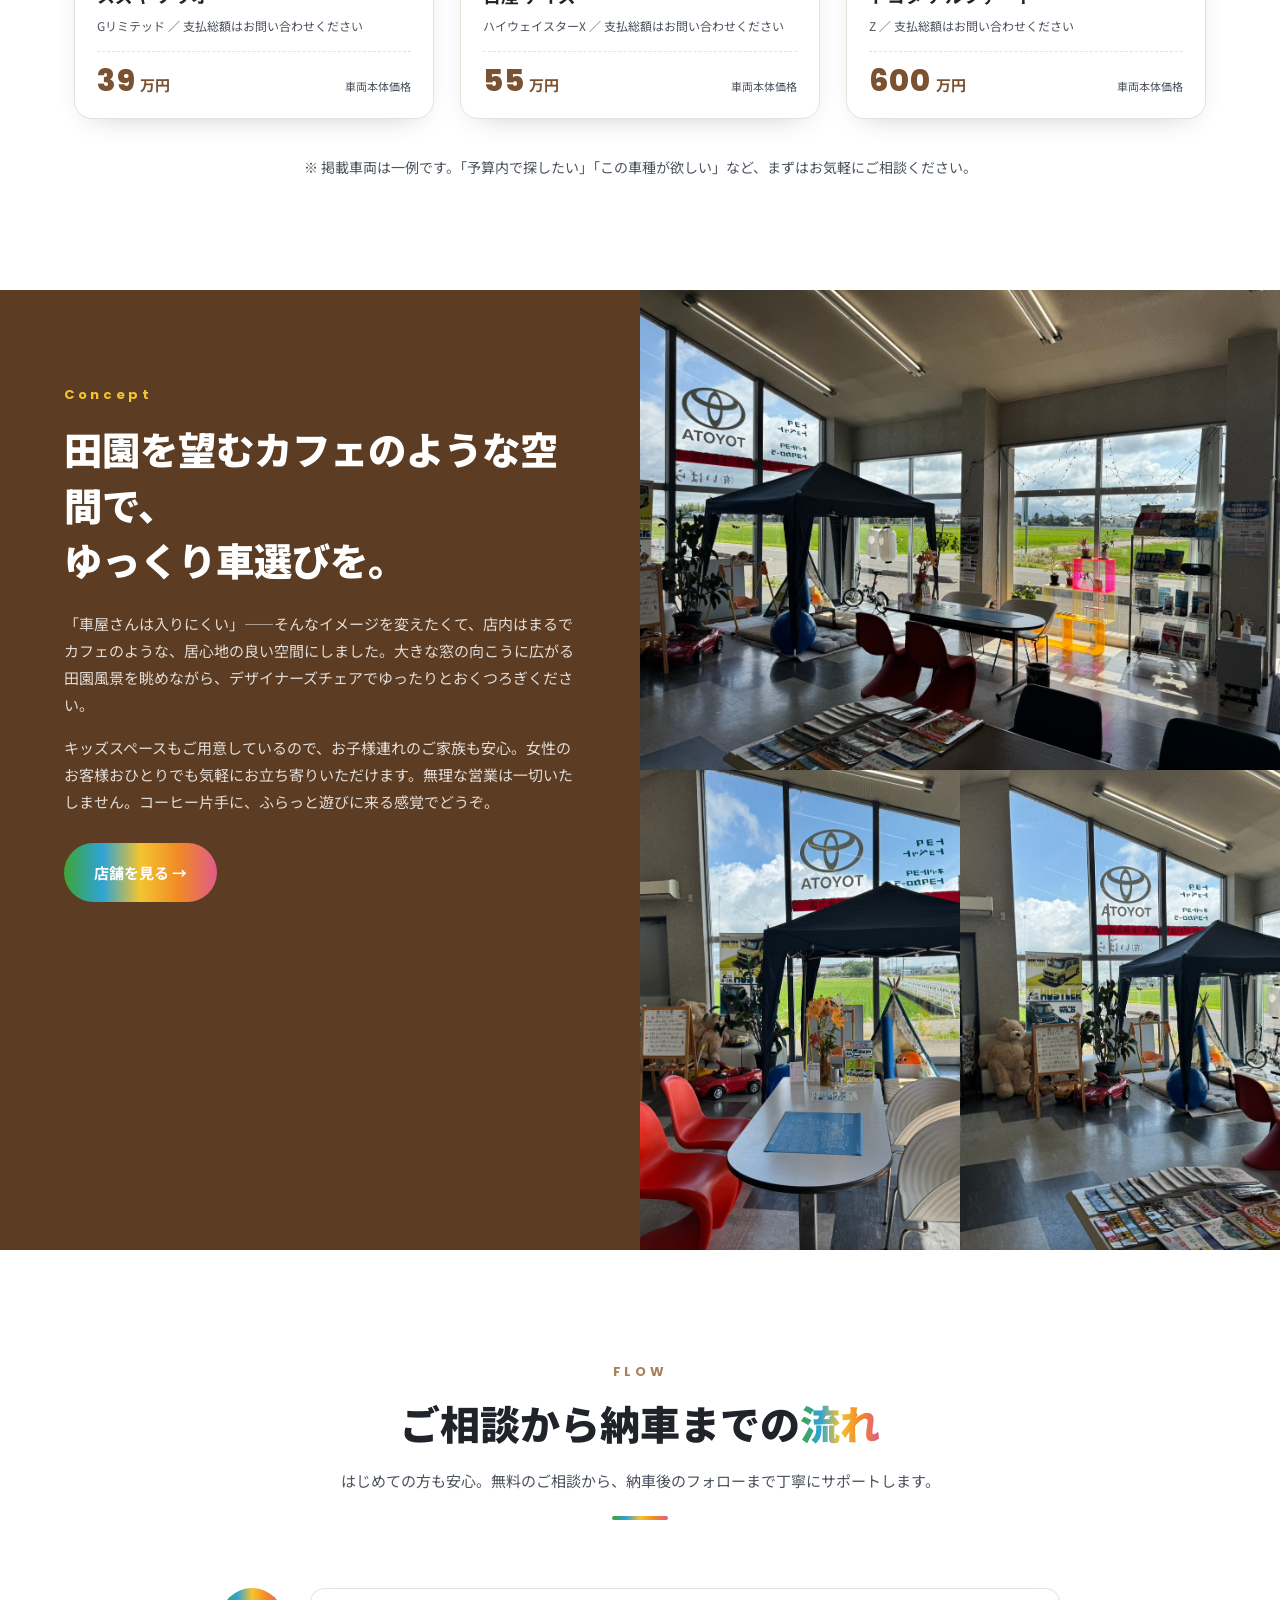
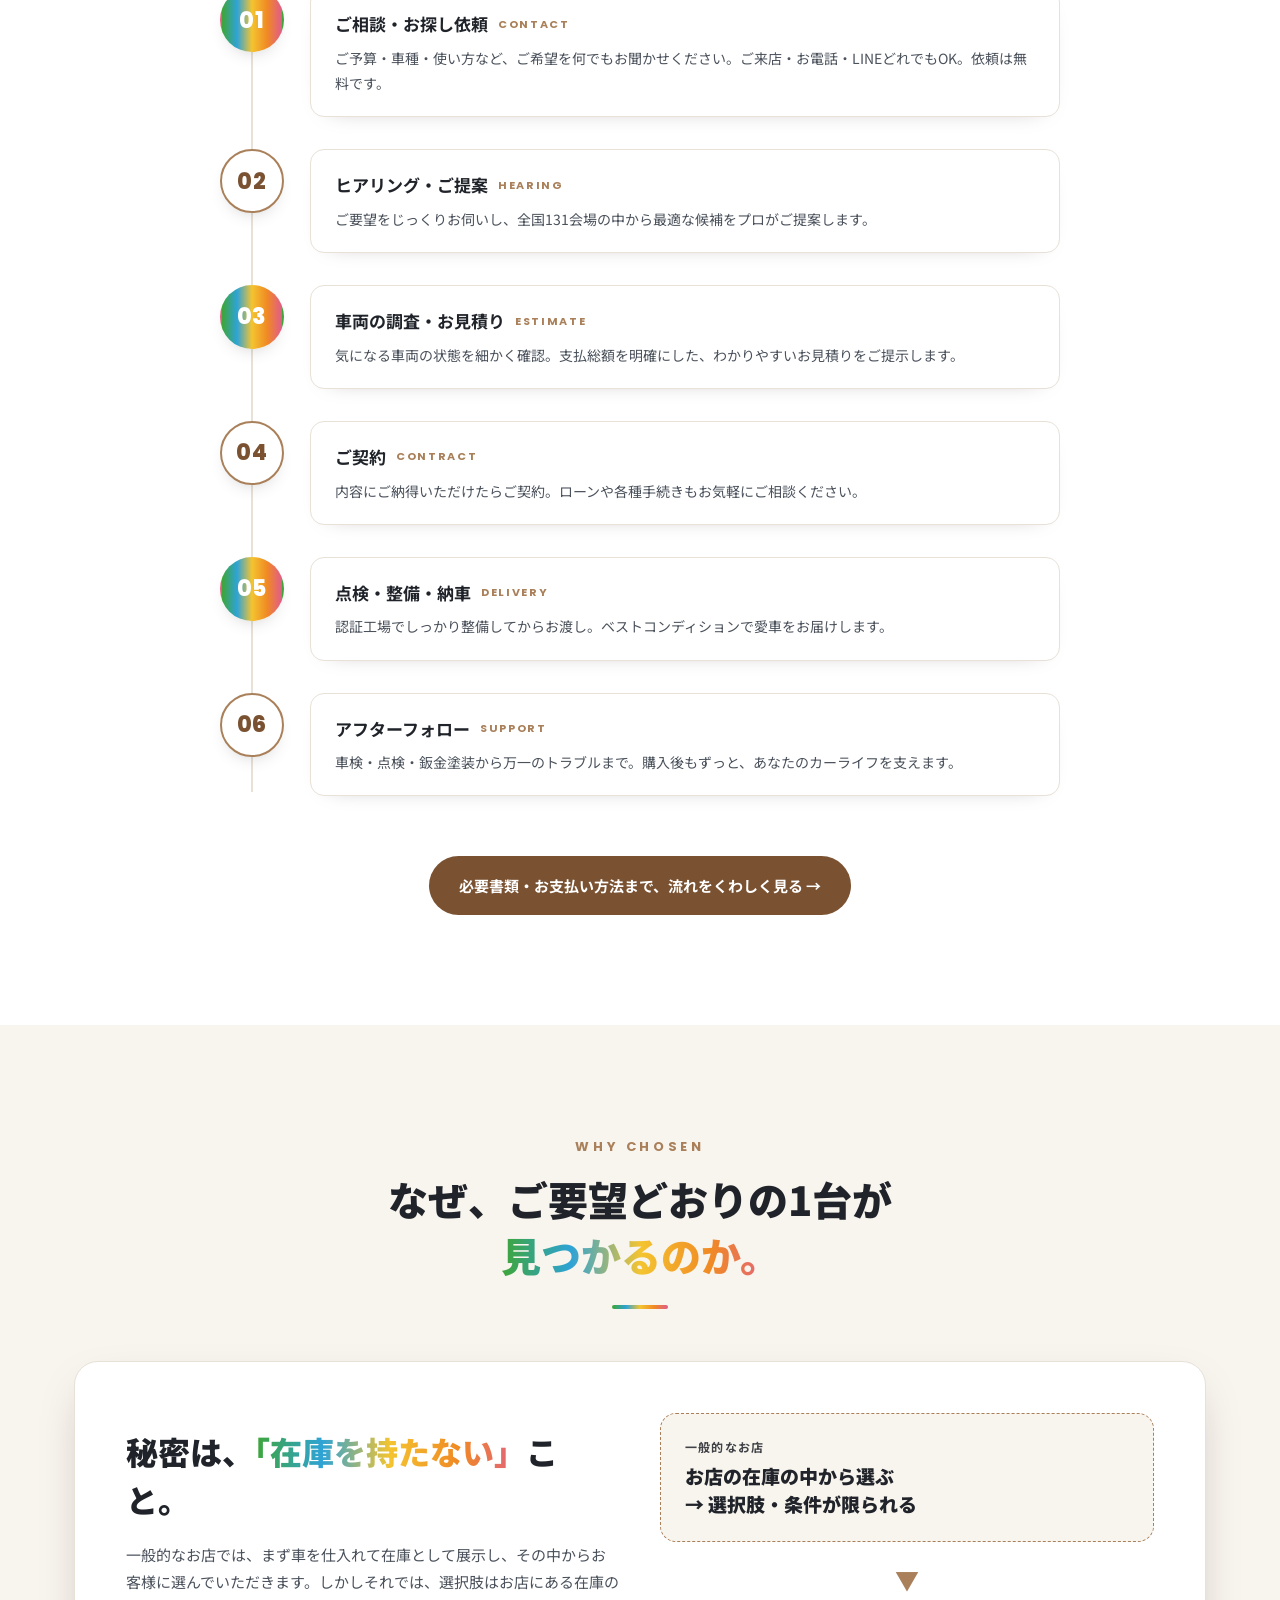
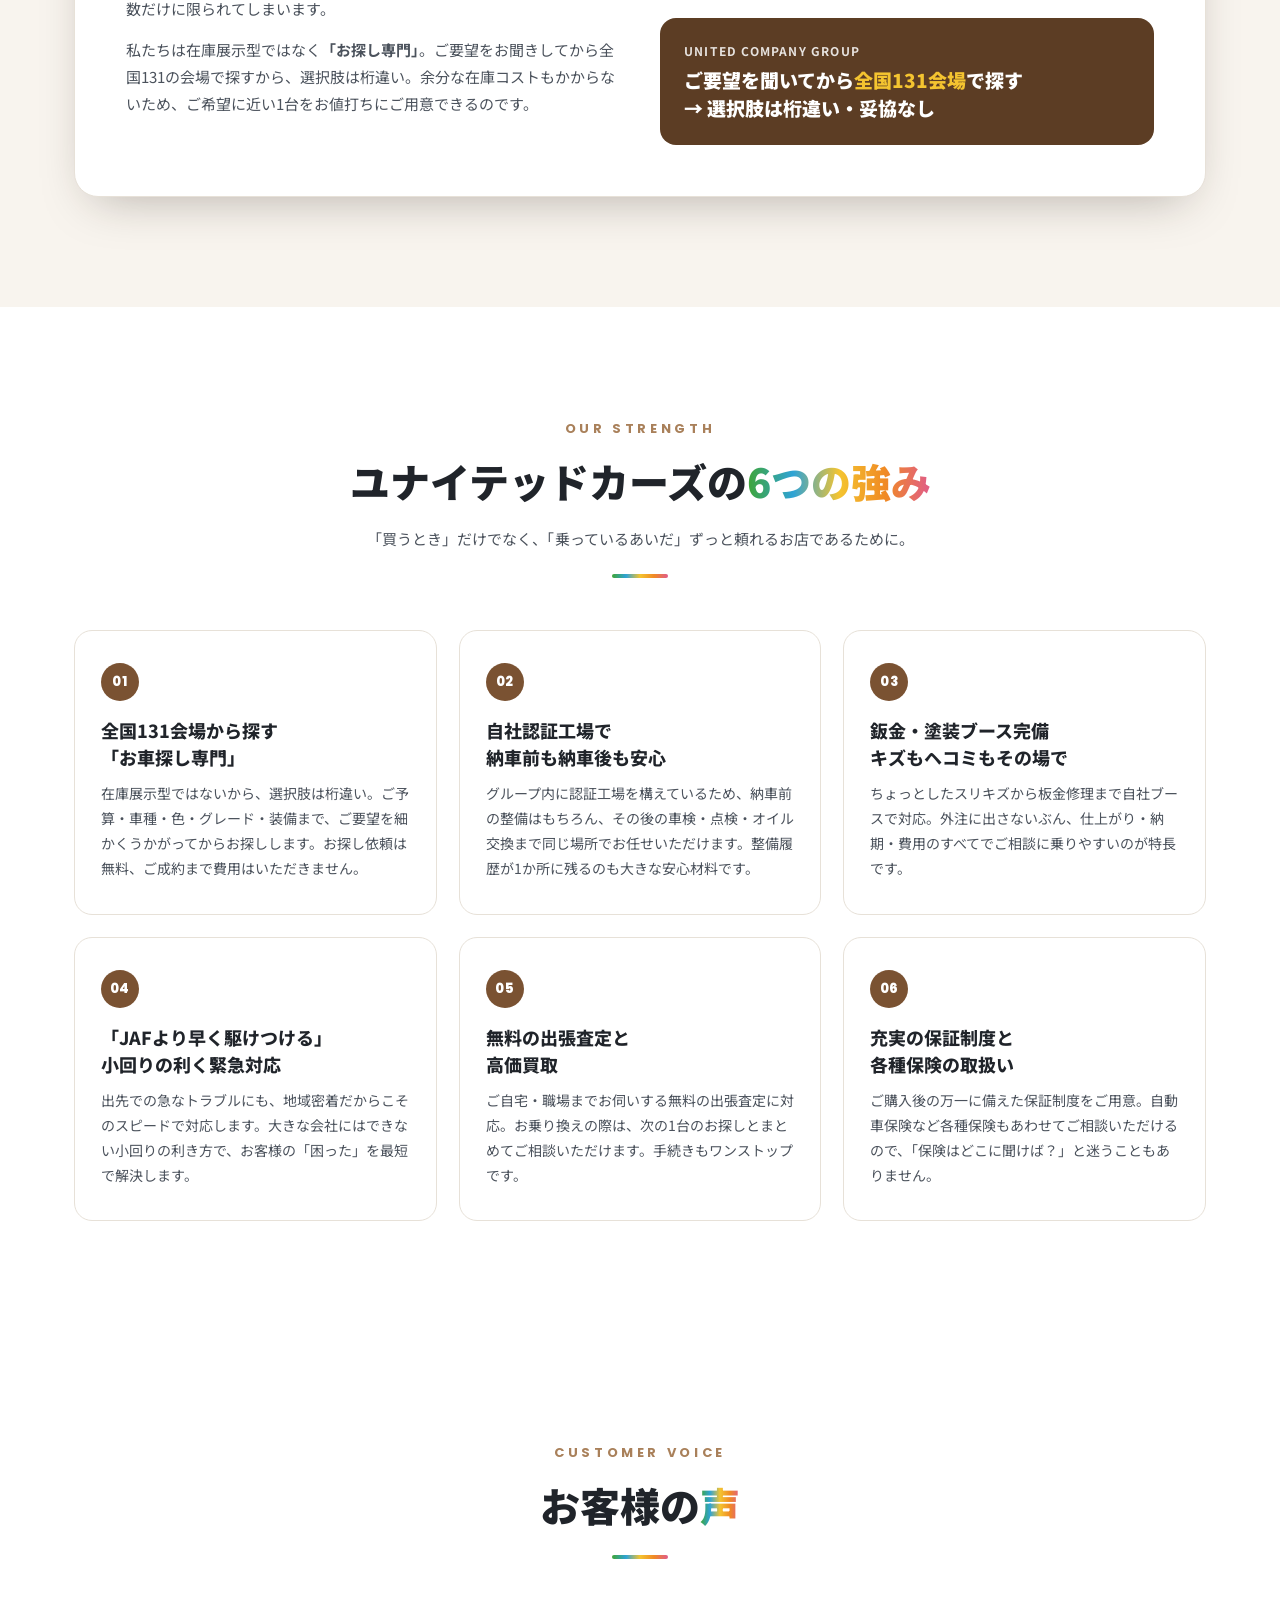
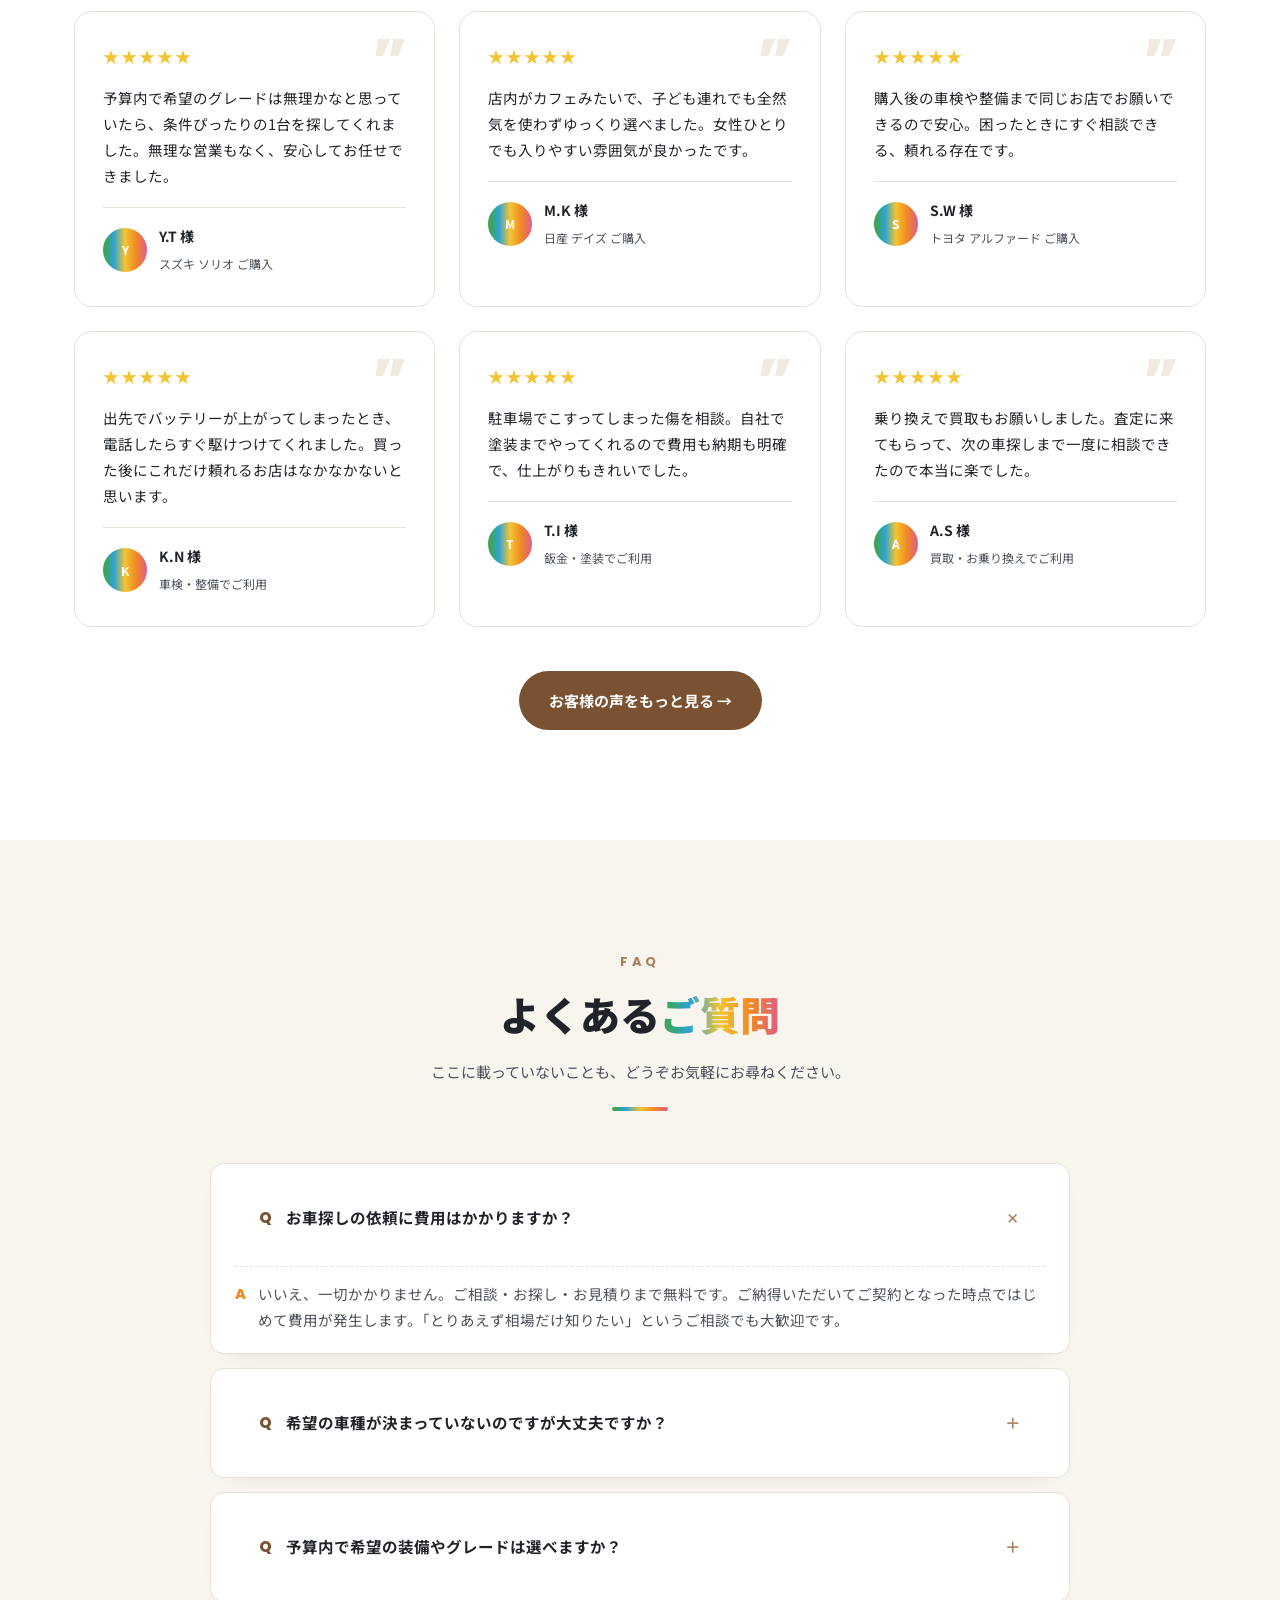
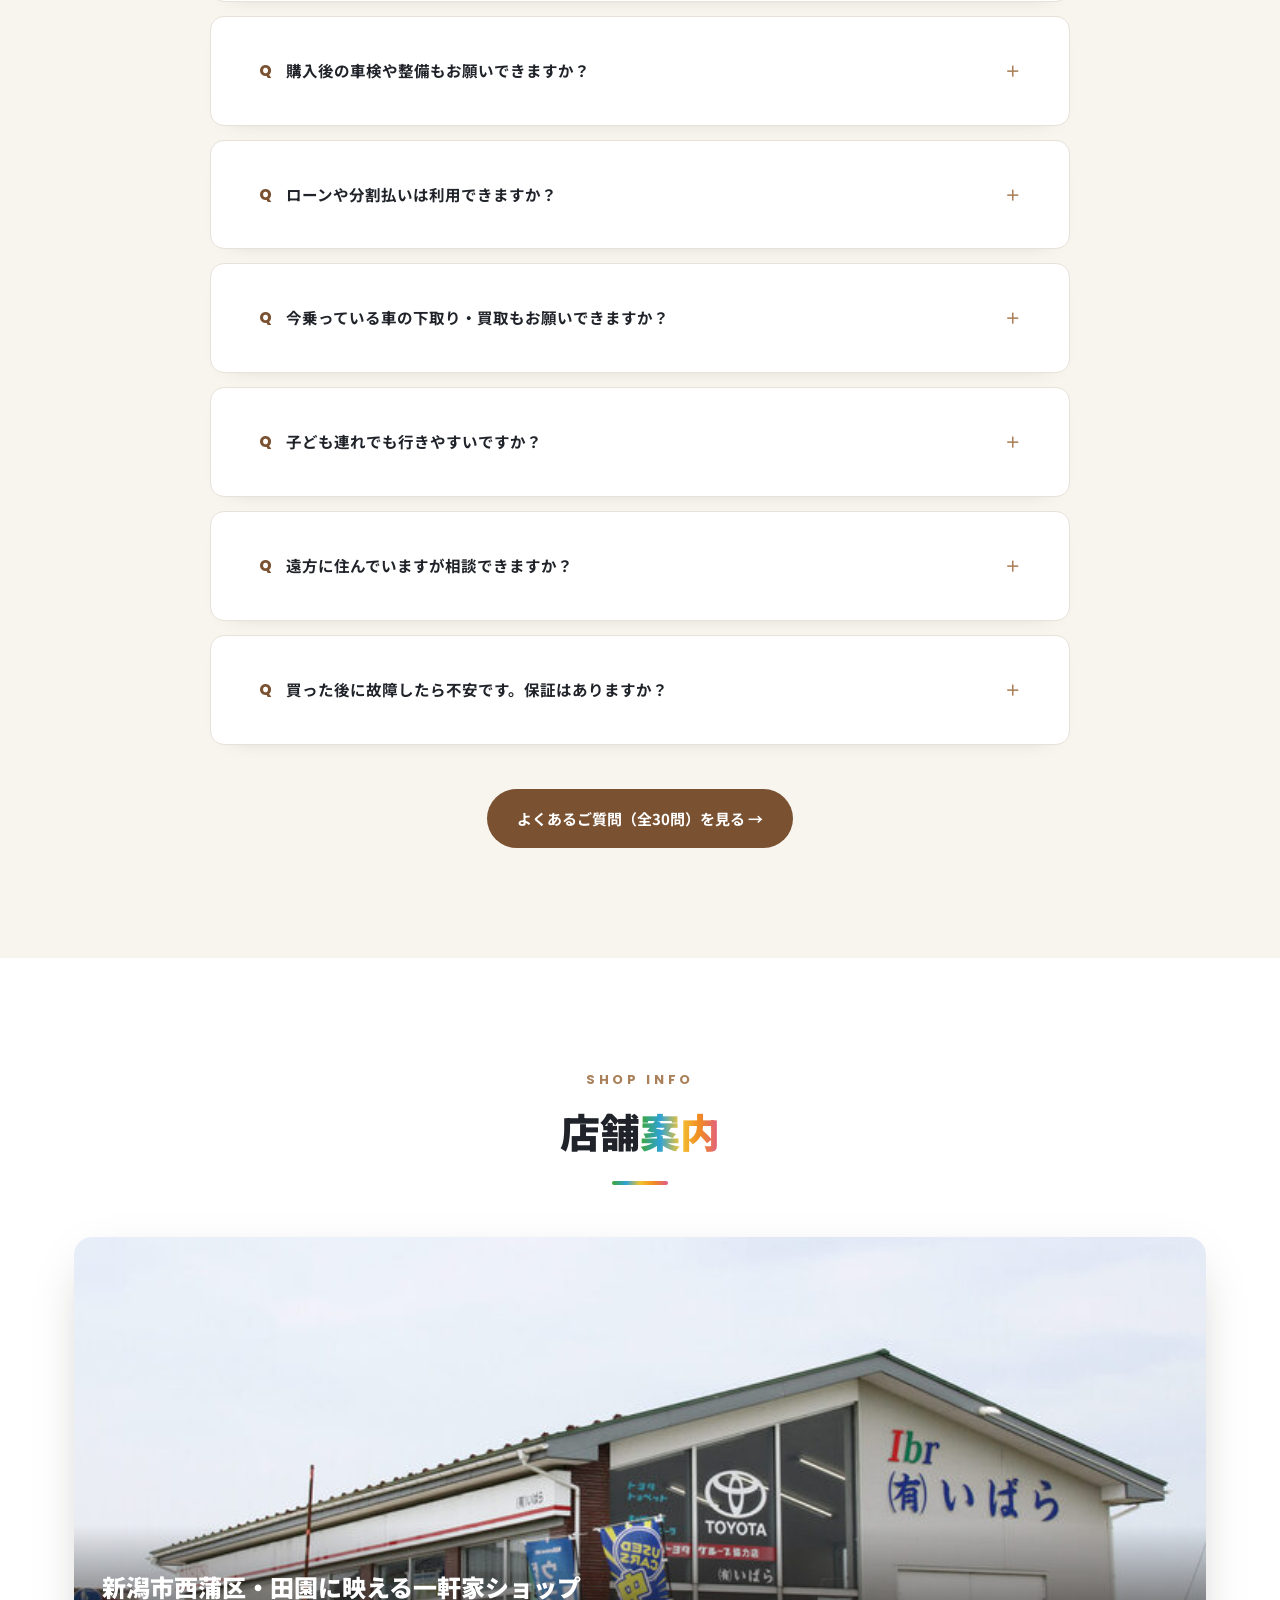
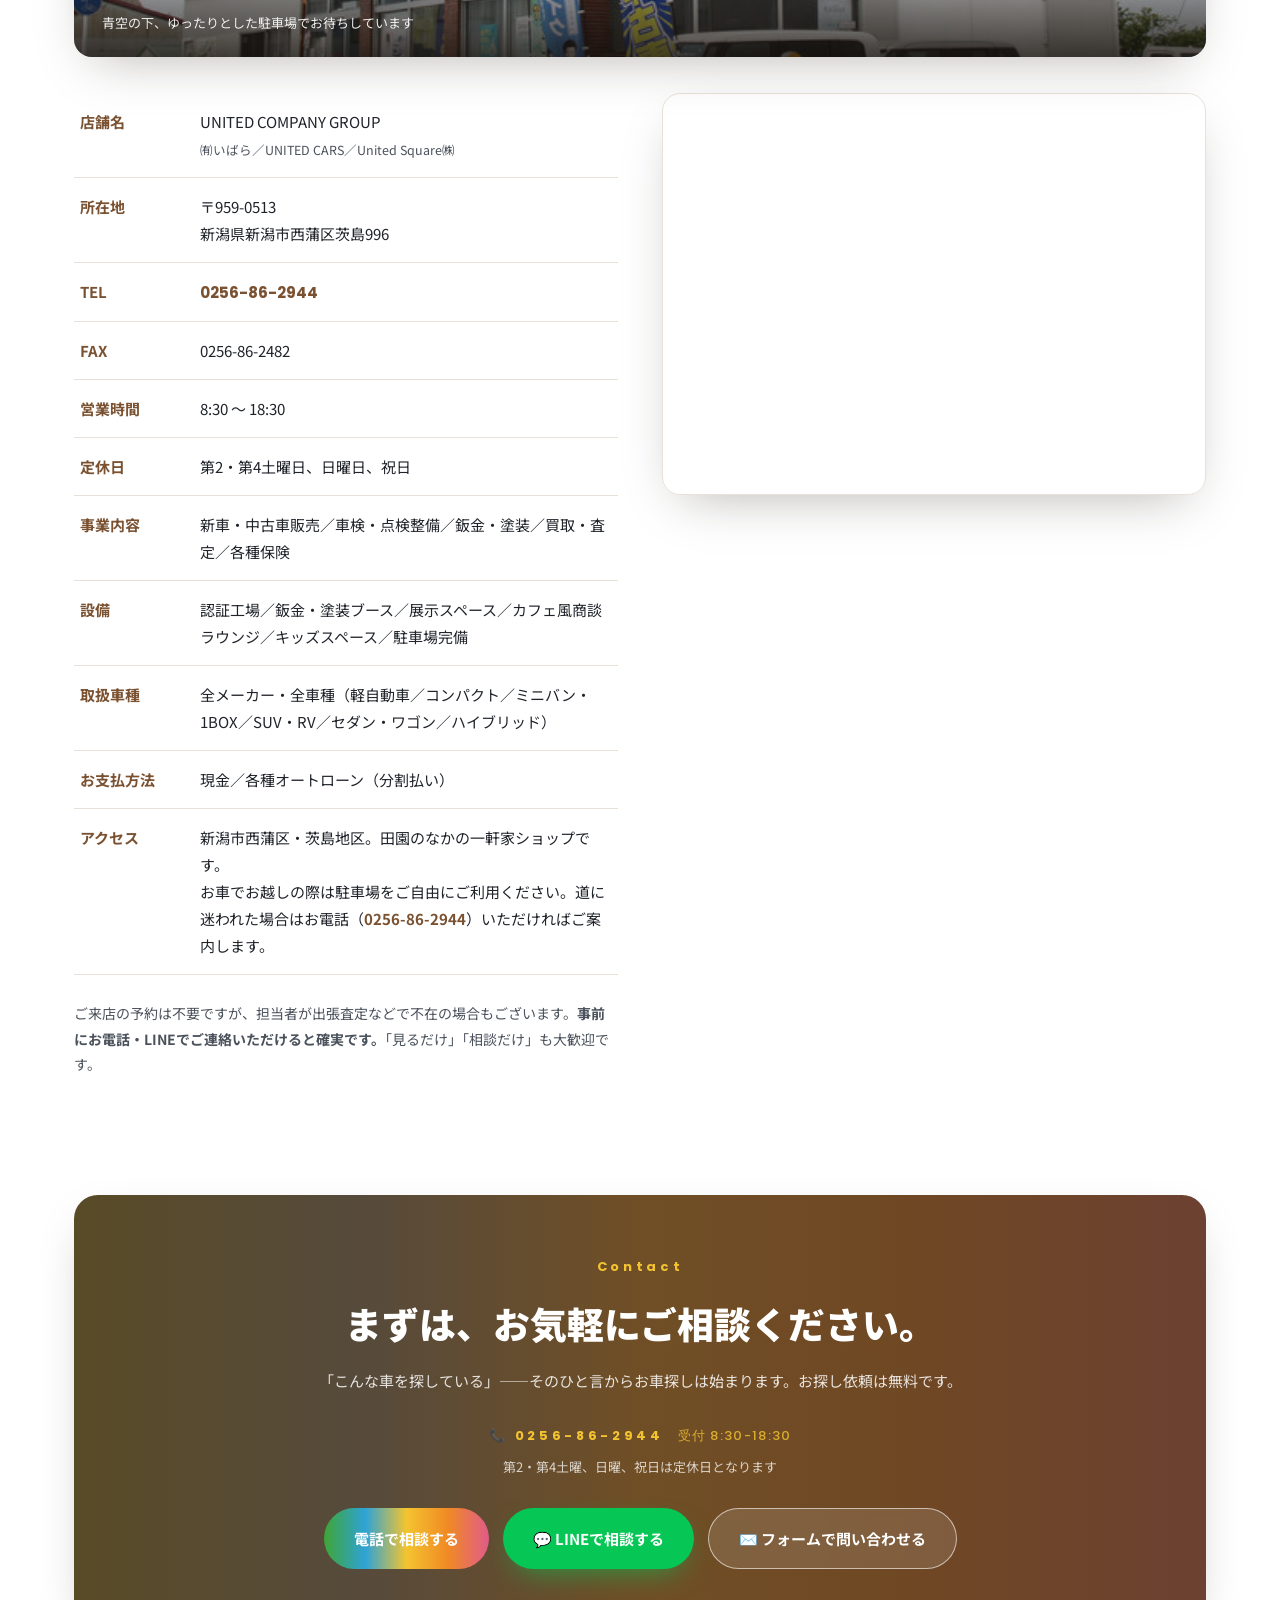
==== commit 020f3bd5: "ヘッダーの折り返しを修正＋取扱車種の写真を差し替え - ナビ「ピックアップ車両」がラベル長でナビを2行に折り返していたため「掲載車両」に変更 - バーガーメニューへの切替を1180px→1240pxに" ====
--- a/index.html
+++ b/index.html
@@ -407,7 +407,7 @@
         </div>
       </div>
       <a class="nl" href="lineup.html">取扱車種</a>
-      <a class="nl" href="#stock">ピックアップ車両</a>
+      <a class="nl" href="#stock">掲載車両</a>
       <a class="nl" href="flow.html">ご購入の流れ</a>
       <a class="nl" href="faq.html">よくある質問</a>
     </nav>
@@ -434,7 +434,7 @@
   <a href="service/hosho.html">保証・アフター</a>
   <div class="mg">MENU</div>
   <a href="lineup.html">取扱車種<span class="en">LINEUP</span></a>
-  <a href="#stock">ピックアップ車両<span class="en">STOCK</span></a>
+  <a href="#stock">掲載車両<span class="en">STOCK</span></a>
   <a href="flow.html">ご購入の流れ<span class="en">FLOW</span></a>
   <a href="voice.html">お客様の声<span class="en">VOICE</span></a>
   <a href="faq.html">よくある質問<span class="en">FAQ</span></a>
--- a/assets/site.css
+++ b/assets/site.css
@@ -286,7 +286,7 @@
   .f-top{grid-template-columns:1fr 1fr}
   .cafe .pics{order:-1}
 }
-@media(max-width:1180px){
+@media(max-width:1240px){
   nav.main,.tel-head,.bar .btn-line{display:none}
   .burger{display:flex}
 }
